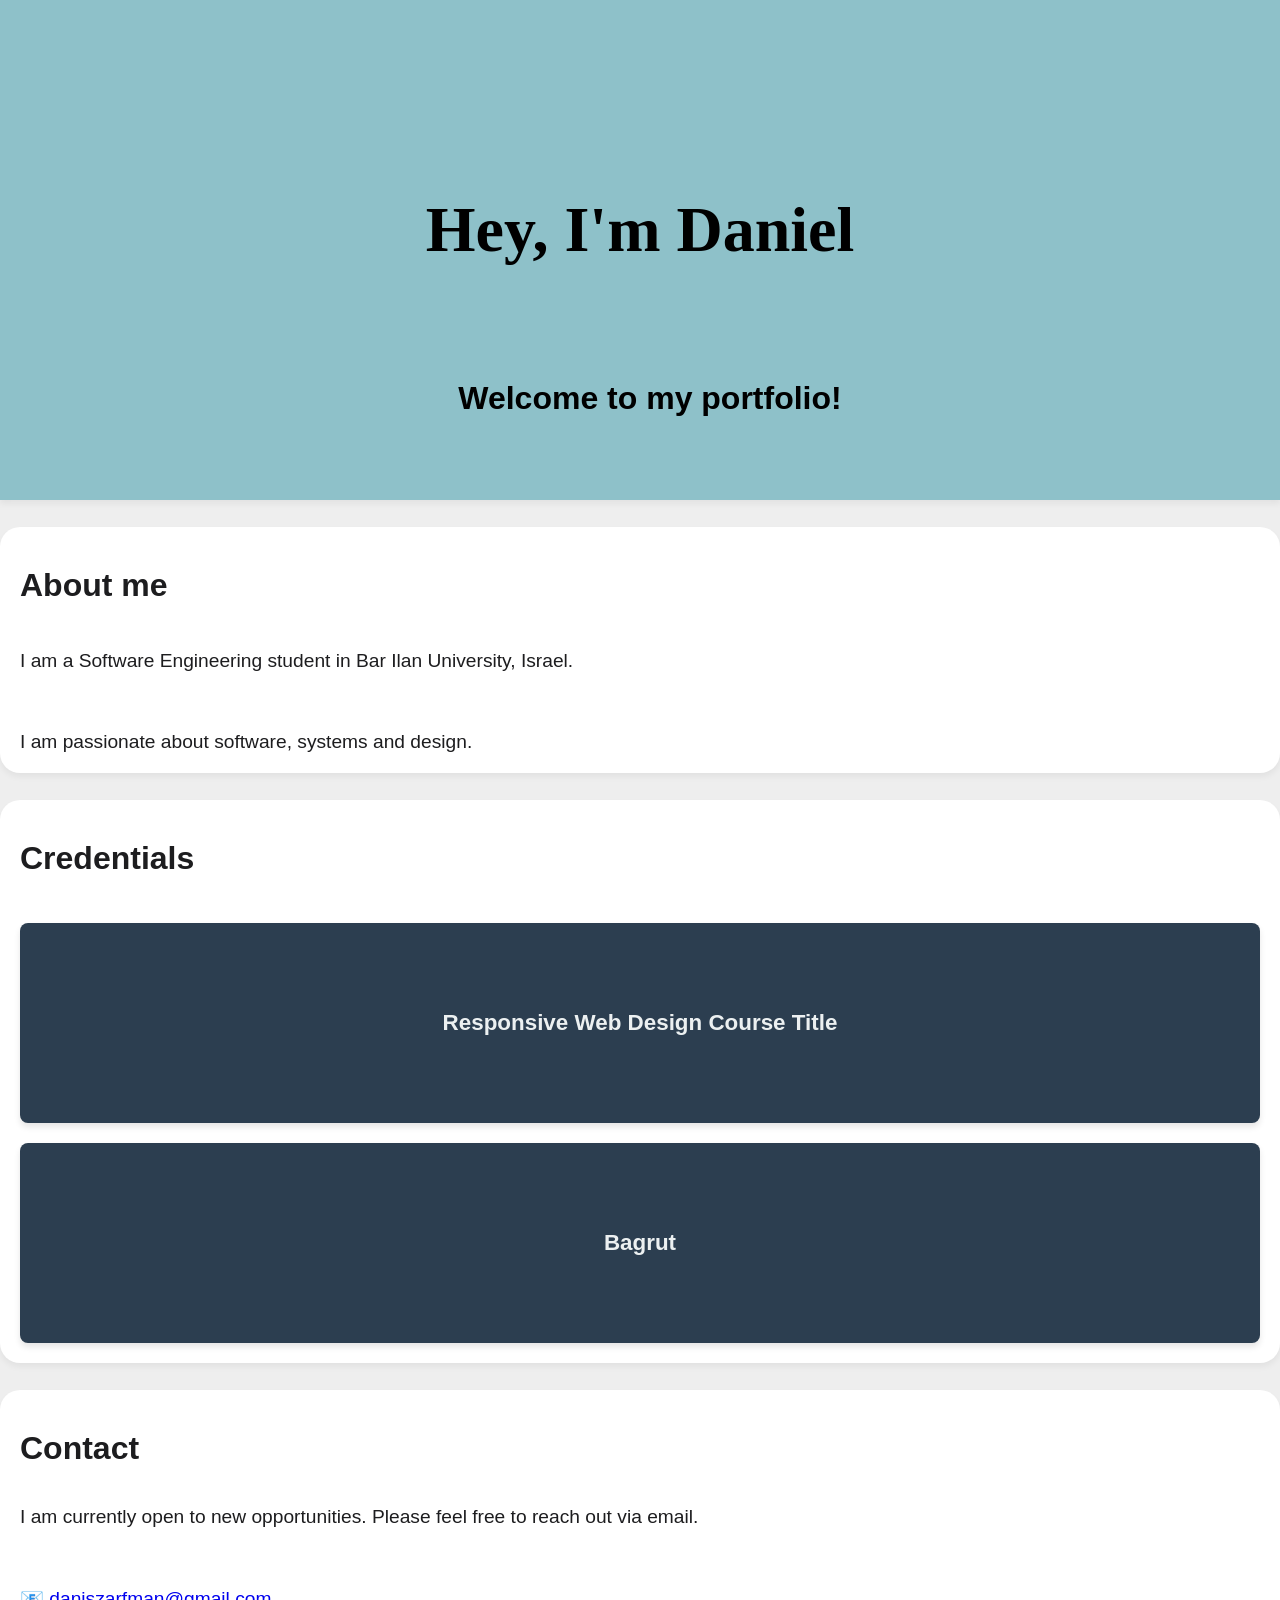
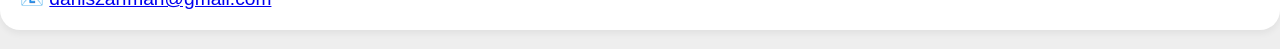
==== index.html @ d983032e "Add files via upload" ====
<!DOCTYPE html>
<html lang="en">
  <head>
    <meta charset="utf-8">
    <meta name="viewport" content="width=device-width, initial-scale=1.0">
    <link rel="stylesheet" href="styles.css">
    <title>Daniel</title>
  </head>

  <body>
    <main>
      <header id="welcome-section">
        <h1 class="title">Hey, I'm Daniel </h1>
        <h2 class="subtitle">Welcome to my portfolio!</h2>
      </header>

      <section id="about">
        <h2>About me</h2>
        <p>I am a Software Engineering student in Bar Ilan University, Israel.</p>
        <p>I am passionate about software, systems and design.</p>
      </section>

      <section id="projects">
        <h2>Credentials</h2>
        <div class="portfolio">
          <a class="project-tile" href="https://www.freecodecamp.org/certification/danielszarfman/responsive-web-design" target="_blank">
            <p>Responsive Web Design Course Title</p>
          </a>

          <a class="project-tile" href="gilyon.pdf" target="_blank">
            <p>Bagrut</p>
          </a>
        </div>
      </section>

      <section id="contact">
        <h2>Contact</h2>
        <p>I am currently open to new opportunities. Please feel free to reach out via email.</p>
        <p>📧 <a href="mailto:daniszarfman@gmail.com"  class="email">daniszarfman@gmail.com</a></p>
      </section>

    </main>


  <body>
</html>
---- styles.css ----
* {
  box-sizing: border-box;
}

body {
  margin: 0;
  padding: 0;

  font-family: Georgia, sans-serif;
  background-color: #eee;
  color: #1d1d1f;
}

header {
  position: relative;
  top: 0;
  margin: 0 auto;
  width: 100%;
  height: 500px;
  padding-top: 150px;

  text-align: center; 
  background-color: #8ec1c9;
  box-shadow: 0 4px 6px rgba(0,0,0,0.05);
  color: black;
}

section {
  width: 100%;
  margin: 0 auto;
  background-color: white;
  border-radius: 20px;
  box-shadow: 0 4px 6px rgba(0,0,0,0.05);
}

.portfolio {
  display: grid;
  grid-template-rows: 1fr 1fr;
  justify-items: center;
  align-items: center;
  padding: 20px;
  gap: 20px;
}

.project-tile {
  width: 100%;
  background-color: #2c3e50;
  border-radius: 8px;
  overflow: hidden;
  transition: transform 0.3s ease, box-shadow 0.3s ease;
  box-shadow: 0 4px 6px rgba(0,0,0,0.1);
  display: flex;
  align-items: center;
  justify-content: center;
  min-height: 200px;
}

.project-tile p {
    color: #ecf0f1;
    font-size: 1.4rem;
    font-weight: bold;
    margin: 0;
    text-align: center;
  }

.project-tile:hover {
        transform: translateY(-5px);
        box-shadow: 0 8px 15px rgba(0,0,0,0.2);
      }

.portfolio a {
  color: #eee;
  text-decoration: none;
}

#contact h2 {
  margin-bottom: 0;
}

hr {
  width: 90%;
  margin-top: 40px;
}

/* Font styling */

h1 {
  display: inline-block;
  
  font-family: Georgia;
  font-weight: bold;
  font-size: 4rem;
  text-align: center;
  white-space: nowrap;
  overflow: hidden;
}

h2 {
  font-size: 2rem;
  padding: 40px 0 0 20px;
  font-weight: bold;
}

p {
  font-size: 1.2rem;
  padding: 20px;
}
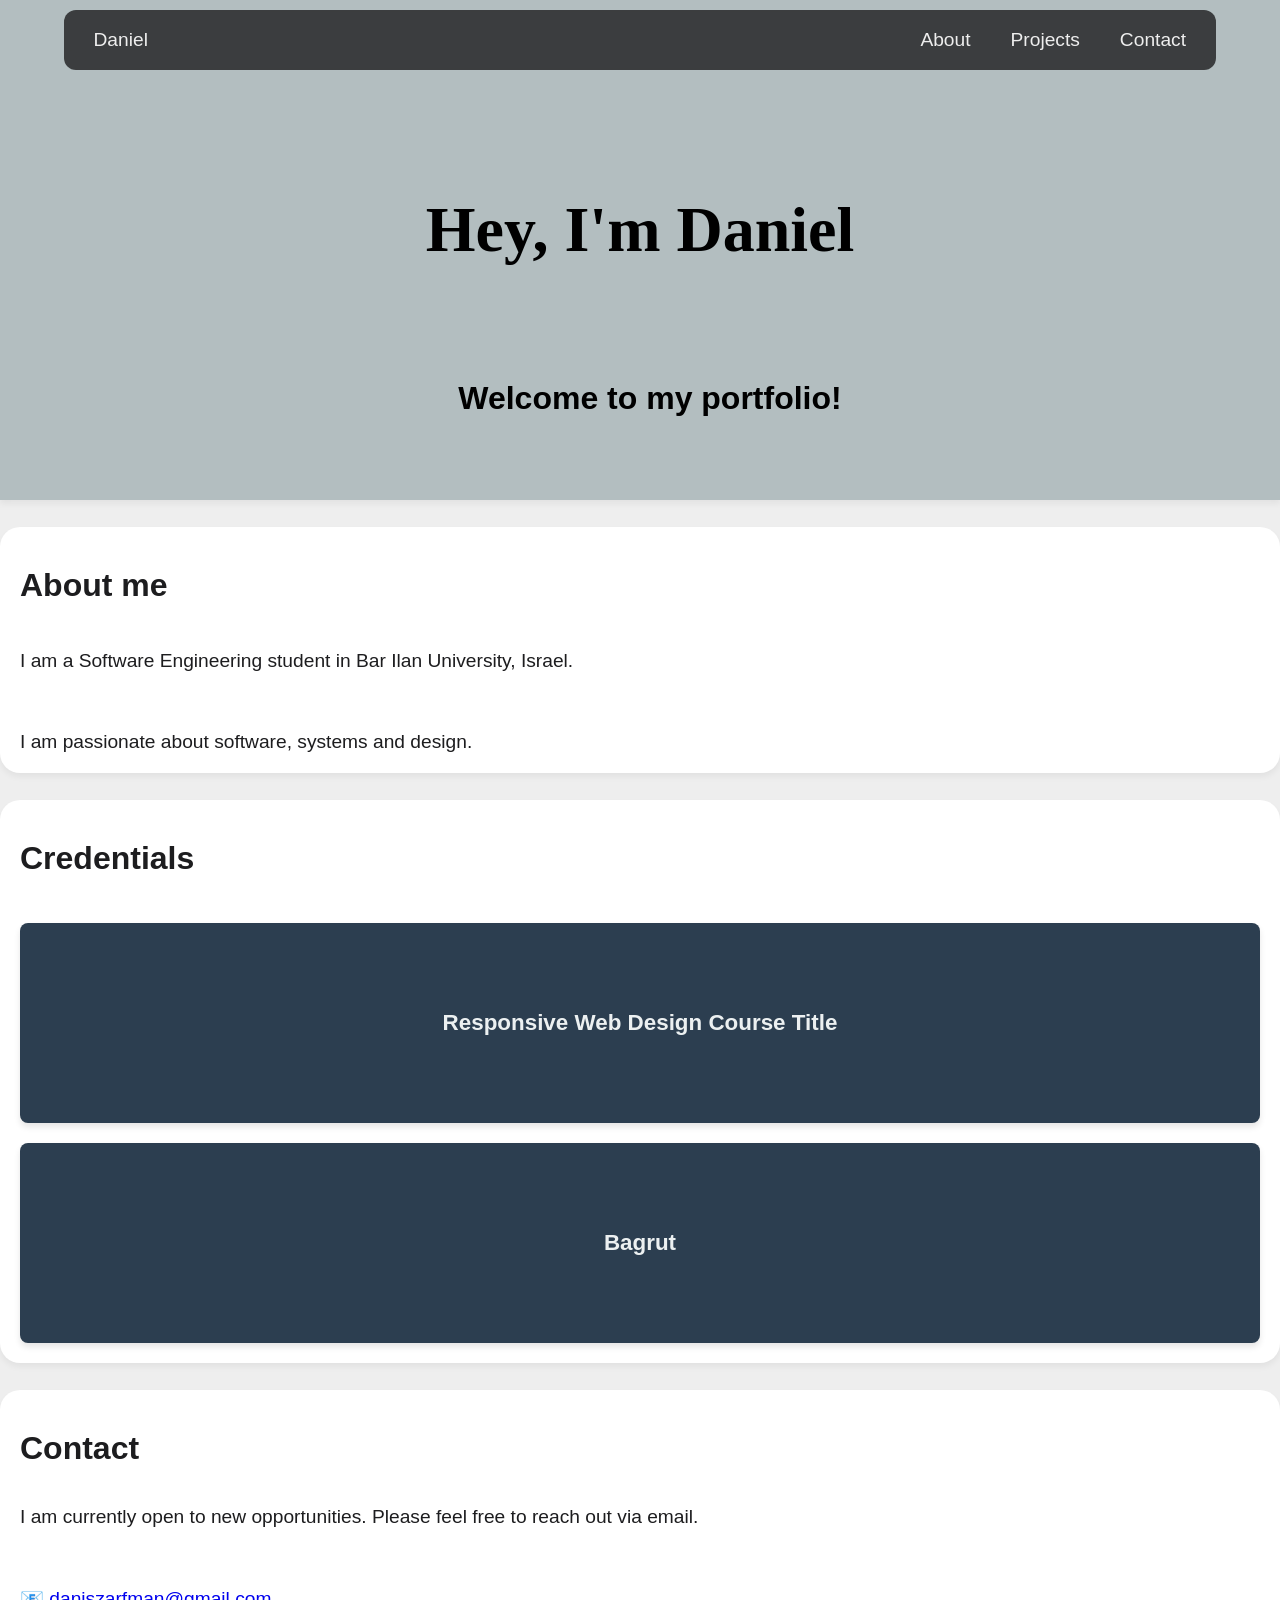
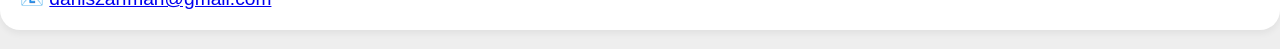
==== commit 67e1074f: "Add files via upload" ====
--- a/index.html
+++ b/index.html
@@ -8,6 +8,19 @@
   </head>
 
   <body>
+    <nav id="navbar">
+      <div>
+        <p class="html-style">Daniel</p>
+      </div>
+      <div>
+        <ul>
+          <li><a href="#about" class="nav-link"><p>About</p></a></li>
+          <li><a href="#projects" class="nav-link"><p>Projects</p></a></li>
+          <li><a href="#contact" class="nav-link"><p>Contact</p></a></li>
+        </ul>
+      </div>
+    </nav>
+
     <main>
       <header id="welcome-section">
         <h1 class="title">Hey, I'm Daniel </h1>
@@ -40,7 +53,5 @@
       </section>
 
     </main>
-
-
   <body>
 </html>
--- a/styles.css
+++ b/styles.css
@@ -20,7 +20,7 @@
   padding-top: 150px;
 
   text-align: center; 
-  background-color: #8ec1c9;
+  background-color: #b3bec0;
   box-shadow: 0 4px 6px rgba(0,0,0,0.05);
   color: black;
 }
@@ -31,6 +31,42 @@
   background-color: white;
   border-radius: 20px;
   box-shadow: 0 4px 6px rgba(0,0,0,0.05);
+}
+
+#navbar {
+  position: fixed;
+  top: 10px;
+  left: 50%;
+  transform: translateX(-50%);  
+  z-index: 999;
+  width: 90%;
+  height: 60px;
+  margin: 0 auto;
+  padding: 10px;
+
+  display: flex;
+  flex-direction: row;
+
+  justify-content: space-between;
+  align-items: center;
+
+  border-radius: 12px;
+  background-color: rgba(29, 29, 31, 0.8);
+  backdrop-filter: blur(10px);
+  color: #eee;
+}
+
+#navbar ul {
+  list-style: none;
+  display: flex;
+}
+
+.nav-link {
+  color: #eee;
+}
+
+.nav-link {
+  text-decoration: none;
 }
 
 .portfolio {
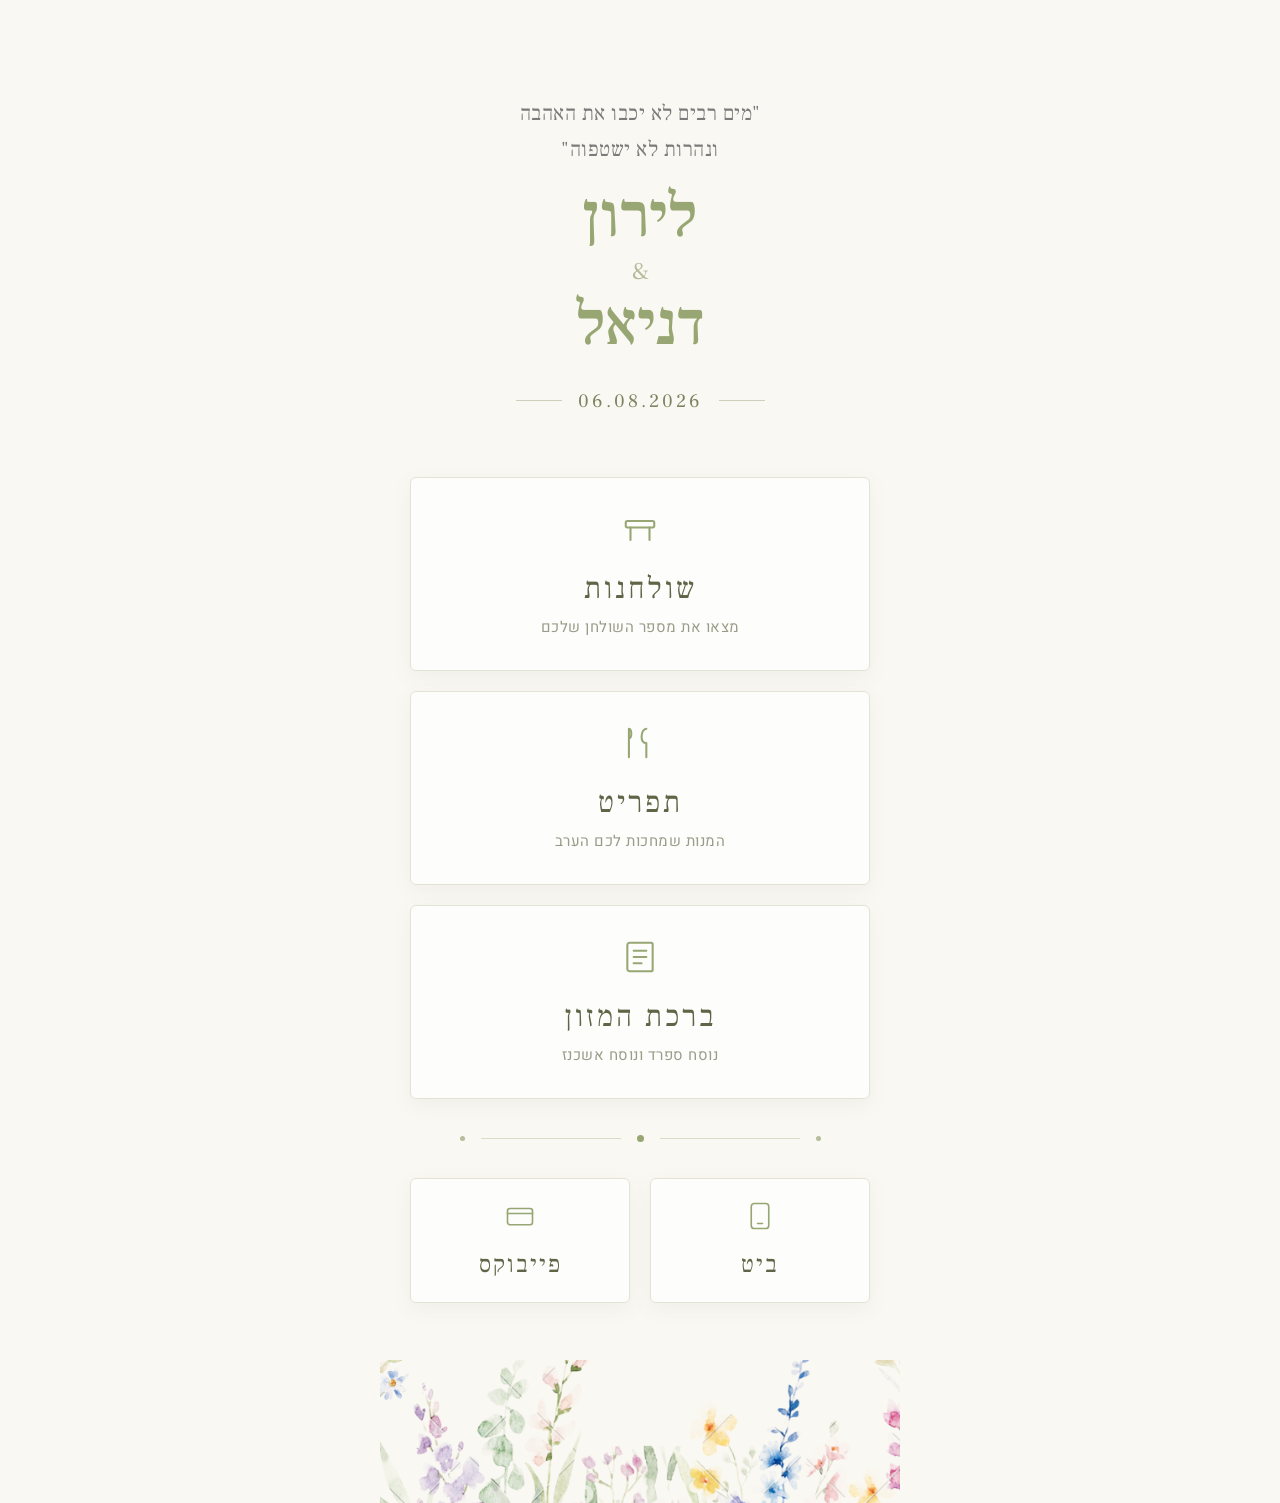
==== commit d0296a3a: "Add files via upload" ====
--- a/index.html
+++ b/index.html
@@ -1,57 +1,179 @@
-<!DOCTYPE html>
-<html lang="en">
-  <head>
-    <meta charset="utf-8">
-    <meta name="viewport" content="width=device-width, initial-scale=1.0">
-    <link rel="stylesheet" href="styles.css">
-    <title>Daniel</title>
-  </head>
-
-  <body>
-    <nav id="navbar">
-      <div>
-        <p class="html-style">Daniel</p>
-      </div>
-      <div>
-        <ul>
-          <li><a href="#about" class="nav-link"><p>About</p></a></li>
-          <li><a href="#projects" class="nav-link"><p>Projects</p></a></li>
-          <li><a href="#contact" class="nav-link"><p>Contact</p></a></li>
-        </ul>
-      </div>
-    </nav>
-
-    <main>
-      <header id="welcome-section">
-        <h1 class="title">Hey, I'm Daniel </h1>
-        <h2 class="subtitle">Welcome to my portfolio!</h2>
-      </header>
-
-      <section id="about">
-        <h2>About me</h2>
-        <p>I am a Software Engineering student in Bar Ilan University, Israel.</p>
-        <p>I am passionate about software, systems and design.</p>
-      </section>
-
-      <section id="projects">
-        <h2>Credentials</h2>
-        <div class="portfolio">
-          <a class="project-tile" href="https://www.freecodecamp.org/certification/danielszarfman/responsive-web-design" target="_blank">
-            <p>Responsive Web Design Course Title</p>
-          </a>
-
-          <a class="project-tile" href="gilyon.pdf" target="_blank">
-            <p>Bagrut</p>
-          </a>
-        </div>
-      </section>
-
-      <section id="contact">
-        <h2>Contact</h2>
-        <p>I am currently open to new opportunities. Please feel free to reach out via email.</p>
-        <p>📧 <a href="mailto:daniszarfman@gmail.com"  class="email">daniszarfman@gmail.com</a></p>
-      </section>
-
-    </main>
-  <body>
+<!DOCTYPE html>
+<html>
+<head>
+  <meta charset="utf-8">
+  <title>לירון &amp; דניאל</title>
+  <style>
+    * { margin: 0; padding: 0; box-sizing: border-box; }
+    body { background: #faf8f2; display: flex; align-items: center; justify-content: center; min-height: 100vh; font-family: -apple-system, BlinkMacSystemFont, sans-serif; }
+    #__bundler_loading { position: fixed; bottom: 20px; right: 20px; font: 13px/1.4 -apple-system, BlinkMacSystemFont, sans-serif; color: #666; background: #fff; padding: 8px 14px; border-radius: 8px; box-shadow: 0 1px 4px rgba(0,0,0,0.12); z-index: 10000; }
+    #__bundler_thumbnail { position: fixed; inset: 0; width: 100%; height: 100%; display: flex; align-items: center; justify-content: center; background: #faf8f2; z-index: 9999; }
+    #__bundler_thumbnail svg { width: 100%; height: 100%; object-fit: contain; }
+    #__bundler_placeholder { color: #999; font-size: 14px; }
+  </style>
+  <noscript>
+    <style>#__bundler_loading { display: none; }</style>
+    <div style="position:fixed;bottom:12px;left:12px;font:13px/1.4 -apple-system,BlinkMacSystemFont,sans-serif;color:#999;background:rgba(255,255,255,0.9);padding:6px 12px;border-radius:6px;box-shadow:0 1px 4px rgba(0,0,0,0.08);z-index:10000;">
+      This page requires JavaScript to display.
+    </div>
+  </noscript>
+</head>
+<body>
+  <div id="__bundler_thumbnail">
+  <svg viewBox="0 0 1200 800" xmlns="http://www.w3.org/2000/svg">
+    <rect width="1200" height="800" fill="#faf8f2"></rect>
+    <text x="600" y="470" text-anchor="middle" font-family="Georgia,serif" font-size="220" fill="#97a673">ל&amp;ד</text>
+  </svg>
+</div>
+  <div id="__bundler_loading">Unpacking...</div>
+
+  <script>
+    
+document.addEventListener('DOMContentLoaded', async function() {
+  const loading = document.getElementById('__bundler_loading');
+  function setStatus(msg) { if (loading) loading.textContent = msg; }
+
+  // Error sink persists across replaceWith since it's on window, not the DOM.
+  window.addEventListener('error', function(e) {
+    var p = document.body || document.documentElement;
+    var d = document.getElementById('__bundler_err') || p.appendChild(document.createElement('div'));
+    d.id = '__bundler_err';
+    d.style.cssText = 'position:fixed;bottom:12px;left:12px;right:12px;font:12px/1.4 ui-monospace,monospace;background:#2a1215;color:#ff8a80;padding:10px 14px;border-radius:8px;border:1px solid #5c2b2e;z-index:99999;white-space:pre-wrap;max-height:40vh;overflow:auto';
+    d.textContent = (d.textContent ? d.textContent + String.fromCharCode(10) : '') +
+      '[bundle] ' + (e.message || e.type) +
+      (e.filename ? ' (' + e.filename.slice(0, 60) + ':' + e.lineno + ')' : '');
+  }, true);
+
+  try {
+    const manifestEl = document.querySelector('script[type="__bundler/manifest"]');
+    const templateEl = document.querySelector('script[type="__bundler/template"]');
+    if (!manifestEl || !templateEl) {
+      setStatus('Error: missing bundle data');
+      console.error('[bundler] Missing script tags — manifestEl:', !!manifestEl, 'templateEl:', !!templateEl);
+      return;
+    }
+
+    const manifest = JSON.parse(manifestEl.textContent);
+    let template = JSON.parse(templateEl.textContent);
+
+    const uuids = Object.keys(manifest);
+    setStatus('Unpacking ' + uuids.length + ' assets...');
+
+    const blobUrls = {};
+    await Promise.all(uuids.map(async (uuid) => {
+      const entry = manifest[uuid];
+      try {
+        const binaryStr = atob(entry.data);
+        const bytes = new Uint8Array(binaryStr.length);
+        for (let i = 0; i < binaryStr.length; i++) bytes[i] = binaryStr.charCodeAt(i);
+
+        let finalBytes = bytes;
+        if (entry.compressed) {
+          if (typeof DecompressionStream !== 'undefined') {
+            const ds = new DecompressionStream('gzip');
+            const writer = ds.writable.getWriter();
+            const reader = ds.readable.getReader();
+            writer.write(bytes);
+            writer.close();
+            const chunks = [];
+            let totalLen = 0;
+            while (true) {
+              const { done, value } = await reader.read();
+              if (done) break;
+              chunks.push(value);
+              totalLen += value.length;
+            }
+            finalBytes = new Uint8Array(totalLen);
+            let offset = 0;
+            for (const chunk of chunks) { finalBytes.set(chunk, offset); offset += chunk.length; }
+          } else {
+            console.warn('DecompressionStream not available, asset ' + uuid + ' may not render');
+          }
+        }
+
+        blobUrls[uuid] = URL.createObjectURL(new Blob([finalBytes], { type: entry.mime }));
+      } catch (err) {
+        console.error('Failed to decode asset ' + uuid + ':', err);
+        blobUrls[uuid] = URL.createObjectURL(new Blob([], { type: entry.mime }));
+      }
+    }));
+
+    const extResEl = document.querySelector('script[type="__bundler/ext_resources"]');
+    const extResources = extResEl ? JSON.parse(extResEl.textContent) : [];
+    const resourceMap = {};
+    for (const entry of extResources) {
+      if (blobUrls[entry.uuid]) resourceMap[entry.id] = blobUrls[entry.uuid];
+    }
+
+    setStatus('Rendering...');
+    for (const uuid of uuids) template = template.split(uuid).join(blobUrls[uuid]);
+
+    // Strip integrity + crossorigin — blob URLs from a file:// document inherit
+    // a null origin, so crossorigin forces a CORS fetch that SRI then rejects.
+    // The manifest bytes are ours; SRI protects against CDN compromise, not this.
+    template = template.replace(/\s+integrity="[^"]*"/gi, '').replace(/\s+crossorigin="[^"]*"/gi, '');
+
+    const resourceScript = '<script>window.__resources = ' +
+      JSON.stringify(resourceMap).split('</' + 'script>').join('<\\/' + 'script>') +
+      ';</' + 'script>';
+    // Inject after <head> so the DOCTYPE stays first; prepending the script
+    // would push the parser into quirks mode. DOMParser always emits a <head>
+    // (synthesizing one if the source HTML omitted it) but may carry
+    // attributes through, so match the full opening tag. slice() rather than
+    // replace() keeps us clear of $-pattern substitution in resourceScript.
+    const headOpen = template.match(/<head[^>]*>/i);
+    if (headOpen) {
+      const i = headOpen.index + headOpen[0].length;
+      template = template.slice(0, i) + resourceScript + template.slice(i);
+    }
+
+    // Parse the template and swap the root element. Scripts inserted via
+    // DOMParser/replaceWith are inert per spec — re-create each with
+    // createElement so they execute, awaiting onload for src scripts to
+    // preserve ordering (React before ReactDOM before Babel before text/babel).
+    const doc = new DOMParser().parseFromString(template, 'text/html');
+    document.documentElement.replaceWith(doc.documentElement);
+    const dead = Array.from(document.scripts);
+    for (const old of dead) {
+      const s = document.createElement('script');
+      for (const a of old.attributes) s.setAttribute(a.name, a.value);
+      s.textContent = old.textContent;
+      // text/babel scripts with a src: fetch and inline. transformScriptTags
+      // does XHR against the src, but blob:null/ from a file:// origin is
+      // silently dropped. Inlining makes it a plain inline babel script,
+      // which transformScriptTags handles unconditionally.
+      if ((s.type === 'text/babel' || s.type === 'text/jsx') && s.src) {
+        const r = await fetch(s.src);
+        s.textContent = await r.text();
+        s.removeAttribute('src');
+      }
+      const p = s.src ? new Promise(function(r) { s.onload = s.onerror = r; }) : null;
+      old.replaceWith(s);
+      if (p) await p;
+    }
+    // Babel standalone auto-transforms type=text/babel on DOMContentLoaded,
+    // which fired before we swapped the document. Trigger manually if present.
+    if (window.Babel && typeof window.Babel.transformScriptTags === 'function') {
+      window.Babel.transformScriptTags();
+    }
+  } catch (err) {
+    setStatus('Error unpacking: ' + err.message);
+    console.error('Bundle unpack error:', err);
+  }
+});
+
+  </script>
+
+  <script type="__bundler/manifest">
+{"f20b052f-8f2f-4386-b1fe-51f7df3b1997":{"mime":"image/png","compressed":false,"data":"iVBORw0KGgoAAAANSUhEUgAABNgAAAFUCAYAAAD2/IF4AAAQAElEQVR4Aez9B5QkR37fiYfNyMzKcl3V1dVuuqenx8EtPLDY5ZJruKIRRfkTn57u6Yyentzd0xmdTif9deLpeEdRIilRFEVKoihRFHWSSFHiklyu4XIdFgs7GIyfnp7uaVddpstlZWZkuH9kY2cJ7mKBARZmAGR2RqeLDPPJrMjf7xuRVQi8AdO5q7/9A19+/qd++nee+cmf/vRTf+9nfvPL/9fPf/Lxv/Nvf/fZH/tXn3ri//7F3/7KD//i48/9kx/76gv//O9+9vH/+2eeeO6f/MhXz/7sj5659It/6ym7/J0n/q9/9eUn//5PP3XmZ370y0/++E9m4YtP/P2ffOaFf/Z3z1z4Vz/8zAv/4m+fvfBv/9qlK7/6Pzz1/M/+3c9+6Uf+0eNP/sxf/9JT/+AfffHJH/25T33+r33is1/8K8//+if/4qcvXf31P93vry+9AdXKk8gJ5ATeQwQ6nc7c9e1z9z574Ysfe/bqF77z+etPPHruxpMPnbn2xAefOff4H/jqC1/8g9ny4tqTj11ce+6x85ef+Y7L62cevrpx5r4r28/du7b5zAMXrj/x6IXrzzx67trTH3z+0lc/srl39Y73EMLbrqrjcavxid/9p3/l//1nf/Lf/58/9ZEv/O8//l2/+3/8wz/06f/wyR//G0+e+cQfffKZf/3nnjnzC3/13OX/+Jf39s49NBqNaq+nEuPxuDFev/Kh7U/+57917ef/yb+/9BM/8oXr/+rn/u3Of/p3/2j/N3/1x9q//es/0vnkJ364/ZlP/o39z3zqr+1/6jf/Vuczn/xbw89/9m+Pnvj8/zz86hf+au9Lv/tX9z/1iR/e+7Vf/pn9X/03v7j/n/7Nv+184j/8XOc3/sPPtH7tl3/u4PFP//XhpWf+dLh5/qOjnbXHshC1rj8y6Wzcz3t7dyajzonXU/b8nJxATiAnkBPICeQEbj8C1iapb221V/eu95d3dnqL7XbY3Nrqzl9a3zn5U//xuR//S//gd5/+Kz/5pWf/5j975nf//r87/59+9Jcu/Ob/82/Of/r/+Vdnf/Pv/suzv/1//fzzn/7rP/PMs//LTz39wv/vnz37u//wl174+V/6tct/41NfvPZDT5/b/eDtV+O8RO82AmHYbnY6F0/cWP/yxzeu/M4fvX7xN/78xrn/74fXnv/FH7t29t/+6IVn/vlPPv343/+ZJ770f//ic1/5hz/9wpP/9Mee/8pP/fTZJ//ZDz/9+E//8Jmv/syPv/D0P/+RS8/+3M+ce+Znf/zpr/yDf372qZ/58TNP/uwPP/6lf/BjTz7+Uz/85BM//cNPPv4TP/aVL//Ej37l8b//41/+4t//0S/+7t/70Sd+9yd+5JnH/+GPP//kT//kxWf+6c/dOPOzv9I683O/vfXUz/2nT/6rv/bzl7/4k78yXv/Nf9S/8Mu/0j77L3/74IVf+k8H53/xE/tnfuE/jS7/0m/21z/1w6/lelzb+J0/urX1+T+6fuPLH/+2BbZLa5/7nv7o0kcJKu1Q7IWeE4QEYe04TCgtKZeTcpyGVQWimlJhDRLMAFA+xVRpJTwex9SnU21KgyEXkYco4wQX+gghYLRikseEYhZTh6rhuFONw5Ay7EoDwxM+A3WMZU2kCXXdu37pkfv/p79w6vgP/FK1urL5WoDkcXMCOYH3NoHsATCYtGfG8ahskNYIQYUxUlA7kkCcUkYSDIyBUCNtjxistW2YuNaGCKMYUhpjG9+jLIFKISAS+mJ8iKyB9LpEm/[base64]/DuIpDZgll4jbUyL43vulpqLdlePz3a7serB5FYcgiWTmYDGEi11lgpjbk0vjTaU8Awa2dorVRmcIQFh/SmK871Y3OlZx68a+5LL007X88JvBkEgqDRmp4+feXIygc+tXziI7969PT3/6xfXn2cEkSt3ySYNdApUA0HgLIDxRyDOHCpB7QaLwA1WgU6nKaGL1KDtQMoYtSLgBEBgJo5DqKIAA9DogBCQlkbX9pbHSDJFEyDBHDcHfYAlzLSAA1jhVsRwFuEIXrPXcfm+wdjvttqSeBWz2Pk9g0QAcQkQjZtzgVQk/17w/72veAWp4I7swOw9iiE6HULbJlDurb2+GOd8aUPEuKHWd6B50dAA+C5BQ4RFcBApZUknj1unQKcisQnkHBECIjFJAjjgyrEhlhmVo2LA0wcybAfpmLUoJQJK8RRYwnaxoH0B+2y1nG5WCkw5oGS0sLd2r02PRqateUjf/jv3bH6A/9fo7G6lpUjDzmBnEBO4FYJWIOn3o94kau4oJU+bBO1NlgKzaRJmNGGIISUbZNiArFQSCGTAmrj2P1QOgjYturF3IwhGjl2mxJhj9s0JIIQ4heP5v/fBgIWP8jUT0GZfXxjRIVK8G7n2omt1pXTUgnXdct9z2+uE+JGr1a+SefGXPbs+8Z4aWvvnnR/+xEDJEUOkYQibJ9tFCLNjJRIam0fjRoIKYExKTJWjAUE2H0ASCmpEJKqLI5GUgGYaGjvOqmY4bZjSkRVrVLfMDZCBb9rjLbCr6FAKiRvFoRzADnP77ObPN6KZZ5HTiAnkBPICeQEXoVA9nbElSu7p6/dGC2urx8cOXdu+94XLm3d8/yF1l3ru/[base64]/GIhQTkSoTxlKGiBIxd2RejEe94Mb1y9OIFXehW7luZSwNaaGnANv2fAbM8MoPgFuccLG4lcYxyFxGdIvngGF7a3WwcfX+gytf/aH22S/82eH21UdaB899FGOildGaMeJqJWi2bZBV0ZVgBkgmQepTx+UOciNMEJVa+FE8LKXJqIoJE7EcNsfh/nwU9Ro2GWSgPUcpMZlEIOKpkDpbjKpCDpYkGC1s3Dh7OuXelZJ/53/80CP/65/7no/8zf/tzpMf+Wy1Ord5q3XJ4+UEcgI5gZsEoqhf4nG/JEVChRXWtNZIK6t0WNHDcOkZAyiUEBJIBEJQIXvMGEGEERQQYyesb6aVLZF2JMqaOqhtG6sw55xm+9/[base64]/eH8tWudE6PRqP5y5R2mKRtGxjsYiVprIOY6/fGR7d7kzq12cr9U0PcdMoLW0Ei1csdcVhIufaGAr2xvL8UgLLh4Z77hnllZDB6/Y6X6pdXVytMLC6VcXHs52Pm+N5VA2G43d3Yunbz83C//jXHryT9rtLD3alhKtYkgdoeEVLaAARojogihglGmXVaImFNtYWzFMwCY1Y0k0ryBgHGzwop0VEuSyDdQYy2jss/KQ0poInjMgBSeFdisaS2EBmk5kTFOeAwUon1F3F0O6K7BzrBWKzR5MmzcuLGJsDd10RSaX9Ju+aLEtB1y05L84EQc9w9t/izPVwrThSO7SkmaqrhmDfqXjzrcelFQm9y49lD3/FM/iJNwRUhe1gryiZL9tYOLTeo5zKFe5FoARpMQIsYhRShKDqYjMapdb11dBipYc+nMRSMrZ/a70c7VzXNzB8PWvDIabO5eWl7fvjq/uXu91Gp3dJSEdHPnymIUjWlveH1VpjGLks4yME6vMXX/f64Ej/7zDz38f/z3H3jkL/y9e+/+wV+tVo9uvHzp873vAAJ5EXMCbzsBa9TUIhEHYRyVJMjGA0mgoD5sF6FdE0q6PE19IbgvjTwUymzrrxWAUApF0xRQrQFNlMapXSqlcFYpbLDOlgoZAiE/TC/bzsNbTsDwVPlxIouplMCqoQBqiFWqPK0w9VjzctGb3gyCRuvVShaGUT3m+0eVCktWOT28F0Bn79T43LN/mvd7c9YS6JDq7BmnMnUdUSoNhMIAwiFxOMRYAISsToYBJRgQSjXEVACKJMJEIyugQWCotmogABpYMQ5Inf3XGHssdqYquyQotBBlIYBAZGU1BGuisQKAAiFtTzW0GWQH8pATyAnkBHICOYGcwNtKIPvOtLWdydFBGM0BBBj1HFUossT3Cfc8J/IcV4yHorbRGixfuzE4eqPTmfvGAqdD7e/tjxfb3XCu0xkvXt8ZndzZj07v98WdqQIVaw8ALgWd8DQYJ6IeSRFIqKnv48H8tH/xzqXi5+47Xfvkg6cbn757debxZrHYBvmUE3gLCWxsPH3/1Uuf/sH91u/+2fTgqb/g0fgkdostSIMtGceBTuOaQX5Ha40QC9qQFFpGxA0DidCGxFryQMu4aowoA2vxOqzcze57YNKAYoIJISAL9nwgVIrteRwRJzJQUASoghBSDBFyqAOYV4iSNAKJkFFs9JAbMFIIRLOLR6JECn314jNHGau2DXIGAFMutNMijMWiffaHwC1OkLBQiv4SyuKHVlUMr2/f279w5UP9c5c+3Dtz5uNidLBkrKCWpnGQKtMfc70DUjQcxsnwev/5k8YZ3eMQN0rTsASUogYalGpJO/s3ao6Yemo6WfnEdy39d//rdz/41/63x+79b/7fxx74Mz/7x7/7//xfv+vR//FvQDT7eJTS1nBktnod3J2vfeA3jjQ/8FkoGucIkoGG0ZLvN1ql8tLa6sL3/uyjD/75//f0ie/91btPf/xTtdr8VlbmPOQEcgI5gW+HwHjcagyT4VRk2zAuI0caRbWWOEtTY6QNwMY22EhrgYUSTFoRQwEItdJI2kgG2UNKW2HNEKMJUXada0ClbcgVtE22yuIqnCJ0mKY9JZ/fYgLZd6o5hAmoHRLFQk/iVKdSMakAQ9DXgd8cUFp5VXGt319f4pNeU4hJXUruax4Hw/bWatzaW4221x8VcVQ1lIa4UGwBx+0iK6hBiCVEhGPH4XZbQ6QxIQhk4hqiJEJWXIPAdqZhG+wtgghEEBtqebDvGgAAEABJREFU7H1oIJKYII7dQpeWi21aqexA5oYGQWEA1kAjRZAjbGxtb1JFCT4U3UA+5QRyAjmBnEBOICfwbRD49k/NOm8nEx4Mh1E1imRAkaMdhDWzAdmAMcIIEmtEGspjUDroy2Z/N21motxLc++HfKrTj5YGkZpPuCkBbZTtgRPI2gIln3bmaoXLpxeKXzg5G3x+eabwzPEjpcfvPFL87PuOVX/jzpXSZ1cXy1958OTcl5aalfWXppuv5wTeCgJXL/zaX/[base64]/ALD8585wunlh66fPyeD30+c3DAS6aTRx5+6qMP/YV//PDJH/qZv/Cn/slf+t//wr/+we/76F/8ye/84H/9Lz76XX/uZ+amP/KLq0t/5Mcevvu/+7snln7gl5aWHnjmJafnqzmBnEBO4A0hEMrYH0/atSSd+NIooqSgyqaMDdLU9pwQSgSAQGptd2iNpJEkE9kSo6gBxkAMlUIKCSNoFlLb1ZIJa8oKbfYcchhfIYSFJDbZfH6bCBS92jCgU/F4qJuDYTwXc9uJYzB0qB+X/EavWGy2X6loYdhuRsPhfMoHc8Y+2AFQXiq4H7e3T086OyfjsD9tH9UYQiiUBtb4hVpqwBEhglCqqcsSQhEwSjNCCcCea/czATFJECLCWBsbUACwFd8QhghAK6NhJIBX6MGp6nVUqqyjQrFl1TkrFBobM4uLta2CMDbeobjmONauwPyV6pEfywnkBN4lBPJq5ARyArc1Ac45m6SaJVpSAyGiDuS2TzYzMW3/GGEGYSYI9JnvKtcjgnPFdjrjlRcud+7f2urOZ5Vrt8PmaJzWDkK5OElUDSCIq0WnNVf0rsyU6PnFunvmjqXS5777obl/8gcenP9HH7mv8TN/4IHZf/zdDy/+xB/5juV/8IF75v/zieX6xSytPOQE3g4Cs0ce+1VNa18NCtW+NW8xAIgLhWIFSAiseGXtZG6sUR3HB6VJEmmRRr5BigJSaGtMh8gttKFTXEdu/RKifp/6pQ4mQY86pRZDKIAAMaNC+3kxzMV+JNI4CEfdBiN+XCnO7jiOqwlCxCgRaK2pEMO69dew/[base64]/[base64]/5XTh0pf/7kkcpXG2W3nwlpc/XS5WYJb8/X/K3svDzkBN5uAkHQaDXn3//rlcodv1uqLZ+nTjDCxOFCgdjez0KIFBlAQ2VwyPm4msgISQMja+T2FCD9VAJ7DMQAkxdtdej1AbLrNNjBlAjGPM4w9nygFgmm2EGIAshLPB3XpNTAcaa2jNGYORQgBKjrVPoUslBqae1zl1MSDMfjA/vZHFSUsSY0xHpmKphr1Mry2vrG0YSbXrGxfGkUmbV0vPNgHL/[base64]/dsN+bTtu9JZDwMisU+8TxQ4MQV2nCpODMQEWRvSEQQVb7khRBexQRibK3hqFVw4CyHXkAEGsg2K40fVgGZTDUikJ7LnZZhDyvT1xvZDCLEXASQ3BCEBIGQWF0FrA09nyjpVACJ1q71jo4TCn/lxPICeQEcgI5gZzA20AgG3k2mIhSkiiPQMARhiJJhRXXTBClykukZBMrqsVx6o2jJBglopxK7SsbUmHK3V40v9fhc6M4LllLwS1Ye4ARFGaGQsRV1SEoPjrnP7M6W3n6+FLt/[base64]/+xtGjx56u1+s7r1QqjDkzxvgGCl+ZlCXJ2AvbW6cmN9Yf0oPuPVCLEvYLI6lTLJMoMEYzijFjhHgQaaozYQ1DBGxAVBNgtw/zg1AjjGwnHRaGYGXjYSW5p4T0EUAUExZhz+0jx0kQwdwgKDHA2qavibFLe67N5+uCmmKM3zSyD9PP/+UEcgI5gZxATiAn8JYSWN/[base64]/6wCGg4rEgzvwwQAo9SGjCvEq76E73IEaIEDdU6biikAbUKbeoF/TiVA25TLDWGkhAe6WKX61WELm+cfnYeBJJ6DaejZN+41auUK2yuI2YSxk0hAICQJz0FmUaeUhr3yjpUUTYcNRqbg2/8pFm40gPaAC4iILdg7VTYW/fOz59T8+jFMXjXhOpaN6vzF5unHr/v7+VzPM4OYGcQE7grSbAOWexShwrZljhLLU9KFZKQ1AZhDSyCojBL45Ky5bGQK2t0JYJbgRaMQQSu4WkbXvtAYOzsmvbFGNtNDbYto4AaKuAYIwUw96k7BT7rlseZPHy8PYRCMN2k1LjzcxMm5Wjx/[base64]/igRMLNkwTKqjKK3GifC0NrYjFwAIrQdtlQStDOMpKMXSVIRGVaVwNVKgMeKiOUpELRaiHMW8PAzT2iBMmoMwraapYdagsGaA7b01ilPmRNUqGoF8ygm8QwnMz7/v2SMrH/[base64]//lWl4pKwn3WIAUYuQGyq8ew79Frnxc4J5ATeAwQkkU4iwoK0/[base64]/bCoJGy95jPZBPOYGcwCGB/F9OICeQE3jbCDAAXIIiLjTjQvhQaYUwEBRBYX1rJQxgiTbVWOH5SKGjErImgE5JWSEuToUXxmkQclUKY1Xv9qK5/jhpTlJRTrUOFAKUOlj4DGWdarltCfLpnUwgs1+Xlx9+/Njp7/3lo7MP/8b80vs/hWn9/CSORRiNGU9jMOoPdX94gO39L1LJKaWFkUROrxN20WCyXxpGYxAliRYpV0KDyFg/DlG379CgTSkBjHmJ9d0QgTRGiCaMMEmIwzH2Y0KLfWk/ngDQYZImhLjBEBgaTuLk8O0QA7FUSoFCqSSmp6eSGzt7pd2da3NmPH7VUWzV6pFNK6QppqViSRJWsVUJKSttZYa/SibNi5tfXVVkeGe5NL9lXUh3v3d9qQIb6/[base64]/fu7K9ZNrN3YXuOud82bnz2Mv6AAFtAgnQX84FBt7u6MzV8/Kc2svoPUba3Q4sbcAtHcQIgJilACIJIBYA2gQBJpqY5CC1vxO4rJOUw+57ojWautsbvYiLhT6BjLuuH5ESaEP3FILlQo9GLhdBt1+oZB/x+mrXb/8eE4gJ5ATyAnkBN5KAgXiDhZnC1eYiyOlDLWdcBhpoLMyqOwfMFgZQ1MrmI2kao6Enos1aCBErA7gaExwZlYwAYyXjXonBAFIIJEIVlKAGpHStVTp4DCp/F9O4F1CoDB9ZHdx8cGv3nffD/3C+9733/7zhYWHPktZbYO6DCFqvJhPgslkQieTse2Y1lopqSc8xGF0UIpEiDjIRq+5fWHMSAPEJSIjjchQSO46uBBqrVkqwgAhN3HZVM/6A0AZbT+XilKbg9aKjkbtgGsOFII84jGy5r0V7AQWSgDXd8HqyrHtVnviPH/ldz44Gu3WXwl9Jh4iz6u0QaoQlmmgpaTJZDgPEaCtsC0j3F+slpeuUOpH4aRfWQiOXjm9+ECLYJuvAzV2Cv2DdqsKUGndCebPg5dMYWiavcgs9vvx0kt2v+7VXi9azMLrTiA/MSeQE7gFAu/uKJM09uJkUuQi9pRMqbQiG8RQEYoFtr0ahBorhkDbICKNgZXOkBVAENJGvfhKaNYOAyuKIIiQMYJgAwiyxygQgBijPYJlocDC6en3jgBirJAWttvN/u7uUhZ4FJUdG2gyrGgZVU0YNpJoUB20WiuZ8PZW32Fax4zzyD7fUkoIC6uFmfatjPoajVR1t7V98tqNSw+sb12/99qNzfs3WvunJoT5pj7zeOR55wZK7nZHo/DG3m54YePKzNmrZz74wrWz91y6fq7YH3ZpqiVAGGpEKDcIiWwdIATsPWRXDTZaUi25Z/VcjMuVLdpoXHFn517AhVLL9rwNMfP7yC/3oEv6brmxlglrsFTKR6yBfMoJ5ARyAjmBnMDtRSD7XrTp+Uprqux1HIYjoyFKtaEqK6YyWGUr1gbQADGlIIuVqtrjAcUUUUoAggQYSHylAbMbGDl2H8HYGhGBALgiIfIBzhLLQ07g3UnA2ufdI0cefuree//4v3/f+/7MLxw98vFfWTny/[base64]/1pb/[base64]/nEtWf/8LOXnvgT13cuPrJhw+XrL3xsr7dD4jQCCmplABIIYE4gVQQRQKyBDY1mSInAHtXa81qk3nyKTs0/A9ypNejWrlOvvMtqs+e9anUz6w17K5nleeUEcgI5gZxATiAn8NoJNIvF9nKzfH2+WdrCDgbaAKaUAtkfABoQoLnrgF7ZIy2XoCGCQEAEBQZQMHL4Xb8IYUIJsbYCQQDYgBDUhELuOSiyS/HaS/UuOCOvwnuOgBXbevPzpy5ngtvKykNPnjr1sc9lwtt97/sj/+qR9//5n3j00f/+n3zoA3/l733Xh/7STzx83x/+1aWFD3+iWD76tOvPn2Fe/Qpx6muOU93GTqnvefNrnOsY6tR1XFciZCgyTiwlVJoQ4fuV0H5IKVDx4QhRq19JY4ymtNgnxOUaag4wihcXF7a1FfAuX37+O17pgqCNq1dnMWZRGk2qKgXggA/F5b2nVqfqMzGESMXxxHMkAosNK64BxXi0fS/EgMg09iWXoFxdWgumT3zlZiYlCHuRFdWESK0Yj5jAiLbDsHnz+GtZ9iKzyBGgnHOsXaMYYwrZbZBPOYGcQE7gdRAQ9hytJZJSYa00BQbSbHSasrKaBBAagzV1rMCGrNBmg8McRaCbAprtgwpALBCmVijBwiCkreVjd1Hl0SApe0FUry/e0nd72WK8Y+dsFFq8u7tE0rSkBoOqtksxjAIQRYFKU2oDkyZ1hZQYIJUFBO0zSnFNcZIwGEN0s/LZa6SdTmfu5vYbvczKmsTDmhSTMgHuiCLv8LvRwKtMYdhv3thauydMDgLoiMgPaNf10AiABOx0bqxe3Dr3wMX9C/deHV66bz3deGBftJbGac+XyYglYb94MGgvtDt7pU6nTfkkwTJVWCQaRBMuklGso4NBSUwSZgzhuFq/SGYWH0czC8+6tSlrDBTabqWyDoMg//[base64]/b/lbXQbU3+vOt9bWlhy/0L+6/dWjF3e+cmLx6MmOF1T7qUyoo5GolxsS40xQZ5EBkzmEkoYGaRBN+lXMKuu+X9u6mUEmptm4lLGycgzQmSgGYQGNXuPIs/HYNBBPbAc/Z1bdt0vsgiQBVuJnrzWtm2XLlzmBnMB7mwC2rSnGVBCU/cqjA7SmCAjlSZH6gideRodSCohtciFUyEbXCCNFrdhGIZWYYkEZTSAjCcUkscaQNYgYrxSm+tXq3GZ2/rs5ZMIaGI1qfDKp2Y6Psk51wK1oJrVGWW8rgBBJzrGIpRXRrJyJsSIYa0CoxSIBt/+1UjITvrLQ67Xmx+ODBbv7TZmFGPtJ3G2maVRifilkQemWftV1GPaa17ev3zfho4B5aOgxJ/QYCxE2YmPrzH1Pn/kvf+T8hd/4AzfaTx4fmOsIV1JQqXnDKcfdLBh8gJRSvfbe8s7WRhB2Bp4YTRgPIzAajnW31ab9G9vz0XDsI+b13MXVz03d8/AvBY2FM9CrbubC2ptyK+SJApAzyAnkBHICOYG3gECpVOqtLjbWmlX3us9IyFPFlDIYGi2Q0pICPSoy1Kq6eLtA4BYFKhvJxq3/LIABWioJpBRYpIJoDaiStn9XK4kwtAGrt6AKeRY5gbeMQDtsNzOf4M3KsFSaOxTkss9lNhJuYfbez2vh7VPXCwlxI89xuUGEU+qPoNW9FEgZww6wPh4wAmnOFdAQC8dxtTGGSaMVQulMFLWnvlWZ0fJUs761vjG9297GA3xQbcwt8EppcTNOYkaFRlW/7BOMPGWSsjYSO+6RL1GvvkmQF1Ji3czS7JmbiWeiWDY6gSotNIs1ISwiEmTvtAKMAQO3OGUCWqx5aTIRzDpxIE0B0hIygSDVUaxLJdi7xaTyaDmBnMA7jIBtZOu7/d2lrfa142utC3dd3Thz37n1px5+Ye3Jx87deO6hrfbW8Wzk0+upluNQQZ2sEcUpo3aJKTeECYMz6c1ga/sQIcRh0tgKa9mKVhprpVD2Zw0jK8hJ6iBHeU4wqVaq7WplrlV9l4trZjSqJa3WikqSsuG8jKR0ZZpSKQ6bd0AQ0gRjnYmT1HFsb4yhQkqU8QOAAoyggKwwLDhOBBFC/Z2d5fPPPPkHt9bWHxp2enP2mtcAeDH2G/k/BVEJYEf4bqlXcOstB5aGt5K+vQecyWRYiyfRVDxOG+GQzyZRWkVGoaAEW9U6WXcrbIcEbhd5ztB4eKgKmKoiosaDCBKgR2l/bqNzdfWJC1+ufuHpz05/8clPnfjyM7/94Jdf+NzdX77yJLva22lz5mwIDG9J9LuVcudxcgI5gZxATiAnkBO4PQhMT7v95dmptVOr08/WprwdRBGHwCTQ2KBl6GLYmnLJ5kzVOd8o4/P1Il6rlvBuUCB9B+MEE8QRVNwYpbRV2oCy2tqLJurtUcG8FDmBN4BAOBTl7nhc32q3V60/8Io/IPAGZAemp09fueOOj32mVrn7S4XCkUsYl0cUIep5gRXZin1CvL6CkDtOITJYUQDSwPqEGgCNCPQ4hNp3HMa1HjfH49bL/qooKhq6qHRYeHrtEz+4snL/xUp54XoUjYmaJLyI3YAAHTCnsmusmidVVFIYCpUqoSW3mfmjQuH3vszbGKBSBHFWeW2M4iimaRozkiY0SWI8MuaWvj+tMxrXxuMUIRdixhjACFLqGNuq2JQ9z/7L55zA20Agz/JNJ7DT21k8CFvTB+PtxtZwZ+5G58bSxsGNle3O9dXrraunr29dvGtj//LJ7YPtxazH47UWCELDHQw5o15MHZZQRhKHQNtY2q4Am5i2YpqUENrVwxkqhQ5XgARGGay1OWzfKHV5wErDamGqPVud3Xgxzrv3P4+iMh+NpjXXgYolk5aL4hzJVCOgtSaEACtSvthGZxgUtJKbFdmsWGmQEvZhFdIC4ooQPooG1f3WzumNtWuPDA/6TZWmFEbRIdfs1DcqTCadOaMmVUKwpm5x5DilNiHoRUXwVTIRaeSFk27N1rvKozTgkagqrgJkNPJ8lBTKRDgFGhErrhHmhtCjfV1AI1FEnixY9ZVBOkZRfSfaueeF7TM/+OzaV/7Ec2uP//Fzm09//4W9M3/g+fYLf3g93L6/K5PUaPp73F6lXPnhnEBOICeQE8gJ5ATeGQRKpVJ3aamyfteJxpmZhrc9VXZ3SkXSqhRoq+igVj3Aa80KO39k2n9hcbp4fqbmXpmd9i/XS+6Ww1BIoOEYAW7tLGFNLWD/AWH/3hm1z0uZE7g1Aq4Pk/boYOmg35/dOjhYzIS2Wzvz24s1ffjrpXefnZ4+dqZSOfaUlDCC0CCMAaMUUgilXyo1QscpjLQ21jVIgYYCU+qHECKBMZHGTCrgZSY01uM2PZrMIb+SdNsdHXgzO6NBq1oy4h4XJidTPq5KlTJoDAVGBBjSWEud/RPiAAAQAElEQVSF0ij2SvPv++RL08wKhDGySh8ACEKsBGLWD2OxQr6w+2EIXtWJur7XX3Yoc/0ysxVzkBSQQmx+n1M0GplbEupeWrZ8PSeQE7i9CWzuXb3joJ8JbHvTg3gwPYkHlUk6CsZ8FCRSskRGTj85KK/tXLjz0o1nH9jbuX68ZwW511IrhJltGVkKEVUEYmHbT+EwL2KOE0IrtiGMbKfFTVENZKKRFY+MbW2RNkAYZLsSGWHcd8v9+fmVy8Vi813/gwZRr7cIpCQAYysvaqWhFFLKQ+zEQdplTGPHETdHsB0eyP4hiLLnhlFIaA9ERjOdiWtXLlz52F5r/yRz3dHCzOy5I3OLZwjTXjZKLjvtjQoICYq0ZhS7nLHS0HGC8FavF5fcH48OmlIKhhEGGBsBbJDQaGGA1RdtfYzRyBhIkZLUsc8oD41jH43CAgJhgB015YzUNOkkUzydVGIalxOGZ3DozLO2mDb9LhoFG/vb9w7TybccYv5GscjTyQnkBHICOYGcQE7g7SNwamXm7Oqp6vOn7pg6c3K18sLyQu3SypHS+RMr9YvHl6sb9901+9SJI4WzK9OVi7MVf90nTogh0QiAwzFr1pNHRpusN5N+Yy3y7ZzAO5lAkRRjDzmxNJJGUVQ7mEzqFzc3H9jt95feinplvsHCwn1nVlc//MlK5eQLjE1tY+yGGAMAoUJBUI6UShFXHGRLCG0nu/UpHFQcXrly8X17e5t3gG+Y0I3y843CQmM0vzB7Y7/XOdrq3ZivBUc6lcrMUMCEAQgAT2IfYsohAkwZ4Y2GG3exYO5MaerYl16anjFAYwGIIoiJFNE0BbZdeDEGggBJAjzwClNrPG5MODgqFKrICGCtIZMABtm5Wdo3T81fEb1JIl/mBN75BEajUW2vf325O2w3O5N2fSCjYCIiP1FRkCShH/OJPxFjN4EaKQNQJMbewWSvfr17fXWju72cjXq7VQouYhwhKl8aXxutkRXWKCJWkaES2/Wbx5HNEmpHOogK1y+EBbc4KHnlXsWjo5tx3u1LpBQTSlGLSQmTamCMRoRw5nkcZ+Fr4hqgtg8GY50JbeBr5h8GlBuMhZZUtA9a9b3NnXsO+r15Rki8uDB/pjY1teb5VqZTwI8wZ28kyzRV9hkUBgbaIkHMCYH8VtM3RiFpBCQUJrZ8Q+rgyGCjYilZFIsgSTXV0iD77AUEIYUQUQDh1DKIjUeHIKAd7eM+8NBQB7CrfNMXjg5NgHraJ33NQHgQdmqXN88/OAgPXnZ4+a2WNY+XE8gJ5ARucwJ58XICOQFLYK5U6h6Znt6dn69tHT1a3VhcrO80GkGrVCr17GGQLRcWSleCktNxKIqBtXsFQoGwvrCyvZQIoazDT2dx85ATeLcQKBaL7ZlyeYcwJ0pU6kZxHMRpFOwetBevbG/f+1bWs1ab35qff/jxhYVHP0dpdV1KCYRINUKQFgpl60MyYTvvMSH+8MbuxkI0ntTiePubXmtFtSOnLmPgtWqVqjIqRQebrcrqyqPPSBP7ACBtQFpCcLyQVY5QL4Qa4II/s8OmFp7N9r00CAyYgBDDFCApAMl+5EAiSCEEKNvHOce9KFoE32ISEWwyx6Ox4NaZkyxVkiINsmoFUth0bLqIJygMzev6VdJvkW2+OyeQE3gbCaRp6u73h41e2K+NkrDC7bZSCiipsDDCSVTErOBWsA0UchgLi74/QECp1mh7frN7fXWrc331Vl8XZYwqx4plWXWlUVSY2LY1gmJkCLbikG1AD8W0TB9CSts9hjCIEEOOmCLVsF6uHsy/R0auZYyMFT9BmiKhFE4510DYvRaO6/scFwrCY0wAjJXdCwDWitp1Y/cR7GpMKceM9W0IkzTFW+vXH1pbu/oBaBWv+nT96srK0guVUkmBFACbPsVCuYfpvEH/hFA0ScdVpbgtMQBas1s2ShHCgjooKpRoOwuU4VBrACMugnHMK2HEq0oCBxh7cwBk0wbYHifQrlNKYjcT2YABSmtCKLUsSAIQ1tLeUlJBChQko2F/9vr1C49Gk1E+Ihu83VOef04gJ5ATyAnkBG4PAgUKQwi1sj41i6WpJRpUbS+eTyiRiIDk9ihlXoqcwBtHoNlsrhc8FnrUnRx27HPuJmEy1R0MZp69evE737icbj2l6enTV+bmHvzSvBXcSqWFLd/3rVFPYoO97ubm1WO7uzv3zB+ZO0epCXZ2nnvspSkjIbiNjIk0GjsmnKKRE22unV8KiosXMTKB6/ncGE11OliSIg6U0AoXlj5XbZw489KEepFZHA3C4HAfO/wPDoU1CJAxQEMXYqOgB4CdwTdPNzqdub1OvBTHnFgHjIUcTCeRLkdSlZJU+goBahygtTaa8/jQYQL5lBPICbzjCbSi1ty13Uv3bHQ3VtoHO/ODUbcRRWGBq5QoLSkwGkFtINQSaiUxwkQh4gqKCI/F2O2Ot2e2Ouu3NJKNEBQ7jHAlI5qFVAqmZMriVFKlNJYQwptAHUSF5xeiklcdlrzZXqnk9zEOwpvH39Ll25DZeDxuxEL4mfgFIUTUcQBhTLlOQQBKrbpkC2X3Q4MpRAjB1FAhhN1pxSxqIsJoZMU23Wm3Zy5deOFjw/6o6bvewdG52afrldqa82IKh/GBFdmAkCQM229Y54kxkcf5qKRSe6sYpF3XUS9mdiv/NTD2D9j77sXY2W2BANIIO5BoG5R9riFlBTYNMEiNIYlQjEvFhDaOBAAZBFV21wq7IZRlA4HmQAH7CCVSAVb0asOjC6eeD4Kg/2Ie+f+cQE4gJ5ATyAnkBN4NBHZ2eotra+3VK1d2T58/v3fnuXPb9z5/Yef+81f37rx6tXfnte3Rid3d/lKrNf7mUey2u1Ehg601BRwEOdKaOwCGRZd2Cy59z7xB8W64D/I63DqBhl9pZbE1MloozeIkCYTkhXEUl5+6cOFju2/RK6NZGb4x1GrHzwtrwDtOkBwc9GY3NrYfPnKk+azjYKt9IZ2knaXd3Sunb55n3SIKpEqDg+5Oc744r+bnqsXtGxcWo0j2g/K9/[base64]/Xq9vhMEja8P439pmu/WdTIeezKOPag1hVAi6EBEM2HNcZBjhbXDeiuFQRZsHJktFbJNtu2RgSyOBeLhYOB22nsntzc2HzBKoZnp+lpzprFTqRQse5uCse27DSkQIOUAYCG/1j1jj32bsxXXykkaBQZaqcveL9qqs7eSZHYPpfa5JUTqSWU7lzSESgEqhfZUanxob0AIEEztepzoIE6VH3MbUhnY51tpMkmrk1BMca6DVCg3SUQlipW9p6Xd1gVgHOi59dFc88TFu04/+pmpcnMP5FNOICeQE8gJ5ARyAu8KApubrZV2f9LcOQjnbuxHS/vdaKk94HPdHp8/6CSL7d5kvtceLe73ovnOIGpmQttLK65tF6UQhoJDewMKx6DIpXBY8nHPcWH00rjfat3aMrV2O2x2OpO5LGRfw/St4ub7cwKvl8AbeV6pVOou1+tXEHY4F5pBhLSUBlu72/ZvG93u92cubW3dY+/tV/T13sgyvTStYnHuUhiOnF6ve+R977v7E9VqlRtDImOMxpANk2Tz7pvfDY4gQWo42llmMQR1b2Hg+45HaTq/[base64]/ZmhmNdl+x4S0UWDhVaewX/PKAQiIzRQgphGxDjowGRArFaDaUDTl8tnp0wzb4PfAem/q7u0vZOwhWV8PZaDViiKaAHlIQicJSCCaFYVLb3VAhqCAi0HaJMCQwxkNNleDRoHjh/Nnv2d/bPe16Xn9xYf7s/MLcBY96wJ5y2J4DCBGA9jytVColTkP1YiaHOb3+f2HYbqapolJLYEvGMfajYvHWfpAiTYcsHPRmDzq92ShOKkIalsayEg6T2cFBXBqNeDMLB9Zg7nXD5U47XB314/nxKKkf9MJGpzWqt3aGtc5+eLLfjVcGvfjI+CBZDLu8GffBPDVT6OTCI2fuPfXYZ+44/sCnSqXa9uuvaX5mTiAnkBPICeQEcgLfgsBbunuzNVh58tkbH7q2NTnVaieL1qapQoCotYsARY52MBXWJkEYU6IVtj2RutQfJdM3dkeLz53be+jC1c792ei27iBsCKECrTUASguXwJHPnIG1kUeOciX4FtPVzd6dT5zb/vDvPrP5A195Yf/DXz2//dHfff7GD3zhhe0/fO7SwYey49/i1Hx3TuC2IJANaJgplfZcVhhi6oYUY0EdzJGGKOG80h+PGxv9/tJO9gNsb3GJMz/Cw/VwZWX56WKxnAihI61TjIz1ajSRCDnh7u6T7898WxRNDhpiyKP5+rGhAsNpjaXbaBabk8mIbe1eWGFuaQio3wXWn51a/sDP1maPn3+5+iBCuUghCxPuR7Go8tSUrHq/1OlFixut8b3ZvkSa2n4/Wmp3zdeH0GVpXd6cfPT89eFH9waTFavkLw7GcT1JhR/HspRozSgiCYXmULH3jG9bm+ysPOQEcgLvdALDpFMVKqIOpbZ3jkWEMNsbgBDQ9mNuBTVgAEIKIGg0slYGQHYbakWMXRo72Z2HCLhIvP6oO73Vvb68Pzn45uH2h7Fe/Jc1kCWv2nNYEFrjBRFAAIVAYruBDdKOQ4XrVcIiK4QvnvHe+j9utRpRMnItDwagQNQYDa01qKR0D4NJba+qplDEzHbBeDrVvjKGGkq57ROJNKWi3RrUN6/v3NPt9JYxxGJ+tnm2XquuV4LACnbgUC7NRsbdJAsVxlAIlKYpCtvf/muicTwuSTkK7H2DKfZHnuPfskhKpGaeS8f1aqlnFKRRqOvIFGDJnRnXS4u8UpjvBW5zXHRnoqIzw4vOdFxkjajsNqKKO6vqxQU9Wz2mm+Wje3PVY1vLM6cunzhy73PvO/H+J+89/Z2fevDOD//WA/d85yeOL7/vifn5+ctWwO3e5JAvcwI5gfcagby+OYGcwLuBQDZa7KAb17oHUYNzVbaGDlMAM9uHSJE1hBTUVNveXNs1jIXRWAFtO5LtPq78jjixJAAAEABJREFU8UQ2+gO+2OtH8zv9cGXvIF4NE1mT1h4xRmFEkWAOjAoBDZvNYvulvFqtcePCRuf+z5/Z+qPnN3ofvLzRf//VG8OH1rbDh65tDx+4ujl46NL1/iPn17uPXdjoPPLc5b2HsrK+NI18PSdwOxFYnpu72KhXtq0tPiGUxhBBpaBCUcQDmSq31x/Ntg5G85ut1spbXe7mkdVzU1PLW9R3sOMwDKFG0mgtjFLW93AZw36v98yD1pnpsKazGHnM56HqzE+ivaNiEgXLSyeG4yHYSrgIkVGBkrhfW3zgk9+qIjoyKgz7YByJxlMXWt/9zKXux7/83Pb3fe6pG3/wk7977U9/3i6//NSNj5+/[base64]/[base64]/VT66uzd56/59hDX3n4zg/81r3H3//5+45/4AuP3f2R//Kxx37gX/6h7/6v/94f/97/5u9+z4f/2E9+4OGP/5vFxZWzr6uCb/VJeX45gZxATiAnkBPICbwigUGUVKM09rJIjDk88EnoMMizbWnt1SyIFPpSS6aVplJqbKx9hRCxNg8kqdLBODTT+71kdf8gWZ0kYDrRJpAAEEAMJgQKt2CGWXovDXv90eqZy92Pf/5M68+evTr8ns296N79Pj/VG/HV3kSvjiK92B+Jpes74f3PXep9/Ctn9/7IjfZo1do7r/i2x0vzyNdzAm81geOzsxcqhUIPed4klYBCSKXvsJA4OPE9Z4ix0eNYlrba7dW3umxB0Gg5sLpWK08pYwyz/owtgmSEEOuVBm0rtTWQr2HTlnV+FG2dAFB6EBsKCUCuPTMoVYd7Ozs+JlPXSysP/5I9+1vOB3G8+MLa6GOPn9n5vnNXu4985dnr759Eadl1iaxOee31veEDERdWeZTs/NXO/RfW+x/NEtva4e8PpVkqOmiXYJztApwbrzcU8wejuNYZxIvtvlXyOX/Dvvz6MJP8X04gJ/C2EojD2O9P2o1UCqfACmEx+74zh8YEEoERldguXS8IfS8YecRLCHIMAhRQQgTFxAo1CFgjBQulMZeScincJB4Ho/CgfhBvz7+ayIaVKzzo2o4Hpg9tHJXa9hprooly9bcegg/exROMIgyFwARAZltjptKUCSkRsOKXNfEOa27lTKQUz0azUaU1RpBGyCVDgRDeb7ennjtz5mODXmfe91h3dWnxK9ON2g2oMYXaPltsOEzk5j8hDtco8bTDEAIOAKmQ1Bp+tcMDr+MfhBFWKgy05oxiR3tOIUSIjm41KQ6GgV908MrxY2v3nDr9mUfvfejz3/no9/7Lj3zHD/7T7/7OP/ZT3/3hP/YPP/6RP/Xjf/C7/9Q/+IMf/5M/9n0f/6Ef+/4/8EM/+gc//kM/9j3f/Sf+wUc+9AP/+EMf+L6ff/TB7/7le+/90K/dcer9n1o9et/jCwvHn69W5zffi8LtrbLP4+UEcgI5gZxATuCdRiAbETYJo0DGwHWptYkMFEJDBAzEEEJkkNHIhszNNQagVOlMUCNJonxrvzJoO4+1NtlXZVDbMYmANYcIxZpREnkUj3wH9V1GQtd4+iabx89vf/QXP3X+b3zqub2/fG1v8ggGSLmUhL7rhA4lElBKDSUlK80FiGBUZHTkIhSqRNP+OG50RnzqZlr5MidwOxI4tbh41nDuRolwRaoYdVBMMUuI4whlP1dZmYdpGly40borW38rQ7HYbHPFth2HSWoLZgzUDvJDQlz7kQYR8r1yHJoJikWviQjjxcpMy/FAFWOvP9OYduNwzBQuP1UuL669UsFvtMan/8NvXfmft3e61YrHegsz5V3XdZLaVKFbrxUHR480Nr1MzpeggTESG/uTe3/hE5d//My14Q9qpZVBkFCHioVp73yj4q65DhpmoyJs05REqaqOuK6mXHrThcLuK5XjNjyWFyknkBN4OQJm7A7Dfk0qZZumgiCISUZISgkTEGJtEDEOdrnrBBFx/JhgJ832Y0KFQym3FgiAh/[base64]//q4888KFf+dAH/9A/f/DB7/gPjz704X/32CMf+bePPvzhf/Powx/7Nx84DB//N4898t3/OgsP2eP32nPe9773/5e7Tz/6qZMnH/ji0tLpZxqNxbX36n11K+zzODmBnEBOICeQE3gnEohj6Y8jU1LGEEqR1khbcc0wAODXTUwMXjR/lO0etl4v1bYzUWpFbSexq1IFrP4mHAKsrUti5uCIETjyMBy5GI8KrtP3XTrSntHZd0+du7b30Bdf2PuhTz698xe/fKn3QxudyQPGinmUIO0QLDHGylpqxNpsDFMCGKNxrejuFG061nDT41DWOgM+/+10ZoJ8ejUC+fE3gMBCo3FxKijtIepEwn6+RuG4IZKkZP0MaozRQOE0nISlZ9Y2H9jt95fegCxvOYlKZWmd0ukNYwRD1m0yGOk0jW0nv0RI0DhIkA77casqJAdaGk0wEcAYl4r+/cfveuiKWzryql/CPDvlnj92xP38Hcdnzh5ZKF2vTZf6ru/jSQoXDQTEGORFXNVdhpLp6fLIdV0QSVBzEAxdggYAItfqbLQ7lEet7B8YYGjEZanbTxajMPWjRFas4h+Mx6YxGpnXPbrhlqnlEXMCOYE3lQBXwMnENaMNQQYhYxuJrA3QUOtsn0iAn6TaF9YAIVb5oMRJKSLCQVRgBAShkFO7tD1ywqOEu4RyhihPVcJ6o/b0MBxXs9dQv1UllBX2pFBUISsUGaQJRZw6XmwNEfWtznm370fWKkNEU0djbDU2hNShwMaA1vjFur9oK2qlGLBiG3HdHnGgiJIEX7x06Tv39vZOMtcdzU7PXJifbm5RBx2eZwzWh+dbo+9wCQig9GsaGpQIpC/upZ4nIBIohgl6cc9r/w9hmj3cbI8wQhT7fQeyw+/vvJWUomgUREl/MZXjCrH3UnP2WOvYsdPny+V63rFzKwDzODmBnEBOICfwDiGQF/ONIiClINaUsUYNdoE1HpRBTChDtfVlNYR2PwAQGoUQstaVkQhooQGyAgFAUmoUCRlgjGS94myUArATOLDlYtB3CAiZDeXAaZcKbMgnKnj6fP97/sVvXf7RL1zs/ndXusn89oiDvTFf3B3Fp/ZGyYlOKI5OElFWNgeoDC8Q0K56dKtYcDqu64S2DIKnqTcO4xLIp5zAbU5gsV7fqQWlTsn1howQ7lAaUwilsjcyJlQT20FPHcf6hkikSvmt8fgVv4f7ja7u9PSxK8Xi3KbnFQSQACRJTLH1fFBj/oO/MH/ie356YeUH/45XOPGbgJXXAamdzZwf7c1/dubIg5+6lV53j2WNAIn747QpAQ4AQAwTDCaJrh0M1clRLJupBMGEo3kEEIAEISuYeZ1xutoapnf3QrE0js1iLE11yOX8MFLNWJiqdbRxGKelg0Hc7A2jehxzWxx4y19Y/UaDzNPLCeQEvn0CmfDFk8hPZOwJKZ3Uimhpyv1UcAZ1aptLiaWRNEmFlwrFrLGCNMQaIWRs22ILgAGCRNnGVRBEpEf8uOAVQs/3J9agUSM1YZ3JTmPY7czayN80Z712XKcsa1+0baVBNnqNEIOwVWdwMPmmE94jOxDnVui0NiGxQpq2NKAV0iZJVU4mVTHhAeScAagRsoJnFqzIpg66Xbq3vn5Pt90+ggEQCzPT56pTU/2gULDPQIiAtScBsE+drzGEEGFgRU2gFIZ242u7AXBurjFArHx6c+u1LoXQTOjUNwZqRtyIUvTie6ivktBk0plL9aiuVBxoKwdi4o1KpXo7CGZbxeKt/QLpq2SRH84J5AReC4E8bk4gJ5ATeAcQcBzHWg3A9kVCZG1KigzEWbGFNtR25marQAFDhdZIa2jtLIhtp7LWGmhotHAczMtF2q03i5tzjWCtUfM3GUFDCnFICQ4J1PIgTJpPXdn/vievdv7IhRvjD49iDSC2thqEQGgDxqlqxNrUhAFl62+XrC3kKykBAsB2RpvQxrS2kNFSa2qPAXuKPixY/i8ncJsTOLbYuOowxFPrNxAHJ1JKyrTWjvUbBNd2VWHgYpFwridJUsle2X4rq1SrHT9PqRsanJZc17OfMwzQkZUPfGoquKdbnv3o2amTf/TXg/rHf8kvfeCnaOn4rxWbpz5/qwWcq3s7RZf29jrDxU6k7owVOnwVlEIgITAcYZh9/[base64]/[base64]/nk09v/8Wzm8PvRZSB6WIBLFYKoOo6gBEMEMbWl8YaE6hSnfnaOkiF9q0NBqyqBoSCTHLF4pSzLN0CpaG1d/MBK/ba5PPtT6koaAYAABAASURBVABJhCe2wz9JlQsIEYZSLq2/gqwfYT9LGmZCm8LUGKNHQAXX9/rLb2WtHOfIOvWCECFoXVM3Ru0wbMbQtgtJjEEcA3sAYX82aSw/9JuFwvQtvxaTfUgfeF/zU+PhhA3HvDaepNXhRMwlCpTsh114GAyk1BQoraNEVYHGrFqgLddBQyusta3cP4q4DJJU+KkQLjJIexSH1tnSGEJNEeR2KXDA+BsNbKcXLY7f4iGFb3Qd8vRyAi9D4LbdlcapH/[base64]/FsPSin9jr52ADfaBEYIT2oFLMBQQhtQJgoiOzzTwErtmWw7WWnAEoEUpDNWdIAKUU5H9i+qcPN1/RPiJgCe+/YcgCEqLbanr2fXjmJfv/6chS1FsOoPS9l4hLC4oI3tV1gtdZreQ6+ci750ZxATiAnkBPICeQE3m0EGFM8KDpDa+GImFs/1tqnWR0pBJwgeNiziJBVwTAGCGKEMQIIQJEdcz08mpv1No8dm76SnZMFRU1mKVldDLIw0Y2nrh388S9cPPjzN/rp6VAaAOz5BiEgIQIxtBYPgsB3cB8jpA2AlFg7GSIIFARMGuNbtc8uJQuFLA3DtOEwKsqBl4trGew8vCMIrB5pngu8QjdOhOdQfwwQEomyXfWMcQKddJJOivajhoxSjokjRxPpXGu3j79Vlct0sKnS/BVKD0U2hXzw4veAK4IYQhBlBeF22e/HS73ILL6W7zu7d7X+1MJM8UoSpUhq4w0jvZJqXJMcWOEM1JSUmnNhmw2VdMNkThnoBbZBKLik51LUh0Yn+wfRUpTKQBt9WBZoWyEDAUIICICIdZzAGzK1w7B57trBB89vhh9dW2/f/WufPvv9Vzf37nhDEs8TyQnkBF6RQCxGfpSGvrTqCqaIE0IjiGmKMBYUM0Wwoygh3FoJVnkhVtdBAEKsIcUCQCu/2NSVVhQYgIE1U4xByCp0WCvFjLQthUbKGIFSkbAw7pfH49bX38kfxGGpG3VrIz4opkBAABIrx2nNMEsZk8Im/Z6dLT8fpGkJxGndjMKmCMdNE01qMklKRhkKNNRCShEejEhnd3d5c339Iduo43q5vDk3VWlWfLcOVFpCUgb2grhGSl8r4SoD7Lm2YzUji43OFgZjBTLa+sUlRApDKTFE0l5TAMg4+zXR3dc8ik3YHi2V5YAIR/Z+cRyV5ZJl+bJhMNhcGQxaM8Oou2gF2aoyytqmbp+x2g6E5f7LnpTvzAnkBHICOYGcQE4gJ2AJZM51UPb7QZH0KUYJtA4t1EZhAK3zDw8Hhth9mXGhKYaCQMgpwnHgsdFUpdBaXWys2WS+PmMBcbYxTkRtZ5Dc+8LW6A/[base64]/[base64]/d79rCacqQMQRwWQLjyYIaTlbUaLIIUhUQh8S0PnVFExgNhkP/wvnnH9zd3T3lMTZcqE1vL0zPVF1KKVSGGS59pLWPjWbEGHZ4pQ5vC2sUZksIEYUIA7t52GVCs50AmExoY4dXFQmlKMcYQ/t4evHorf0f2XtLWSEQYs0wyP7cV3xeTCaduclkvxlGO3dK0V8wWgQGWMOXlXqUzrQyo/nWcs5j5QRyAjmBnMC7hkBekZzAayRwbKF0ZaHubc7V/c3AJ32MkQTY6mR2BtAoa+VIu4iQAbFDQD/waL857W0szXk735gVN5JJZYK9UXzP05v9H+xN0iKxaXn2xGxpjwGhDZA2WAXNWjsAOASOMDQhASayUTkhJkEI2nwB0NrQRKkAUyCma36rXinsHpmePhQCvjHvfDsncLsSaBaL7ZnS1DYXaaCEcD3iTAwAdgaAUKo85oVKQjThnMWcB/1xwiAh3m4/[base64]/dxtvXrq309vZWIBdmrlzemCqX/VLB9p1mI9KgsVdCekBnS021lMxIHugk8aERFEB7VYBV1igBVCEM7DlW07OxkQDO18gb28mDpWBaZ+PQvrbz1hYQRtiYhEFj7wdKueMUYqVK/OXODsN2czDYbY6jgwVhJg17i7kOcaKCM73J3Eourr0ctHzfbUMgL0hOICeQE8gJ3F4EsoEm09PB5lzD22zU2FalRFul4PAXQHuVktOt+k6nWiI71RprT015W9lrod/YkZd1FE5CEbSH8dLeIFndH8cNYM2lgu8Ch1K7iqzZi0AsFYjTFBQIAAGFiQPNkCArsCHIIYZKAkCFUFQpjaQ1pyAEfLribt25Ov34TKPQur3I5aXJCdwagaOz1Y3Ad8KUKy9RUQA5gFmw/gZ1CTt8dVRyVZDCUJmmTjTmcpJEwbnt7XuztxdvLZdvL1axeOwysoIaRgjaGSD7OUVCQAo4sKUFh/vsBxIBO0UyZRgzttvlp7MPfxbs7pedl+bKa9ZBi4iDNUaAY6PC7PvVUmGCVINgGOvlkJumsOtJogMgjRZSU4eiqBS4w3LgdlnB4dm52mggpUIt29BYAaz6shm+ws5Mtdza5/fc2Js8hBgqYUP0XmtXbN7YrLuFgjmyvOx6Bdc69VDMV/[base64]/[base64]/+NIbHWV5TE1e1udLo75kvSGGAFBVAJPEAwBRARgB0CJkKAKE1B1UWgwuAaAjomEERWixPAWsVWWKNWhAsSIX0lFXYwGC40Ci988M7pTy42yrm/+43g8+13DIF7lpaeqZQL7dT6LhHghz+AmXLNUhWW2/3h7OEXRQMo1KG+BZHSiYy4pu1B9KpvY74REDLRHAmMqPWKqGOAts4RhhDYBUAihVhasc1+ru3HFBxOEUyxUsB6QcVytzuc73a784cHvuFfc4q94GO9SZHuu8S0jZJCKhgQipWDQAiBEUKbw1e2bMPhwswt1sBzKRoFjAwgAlhbxd16VkwqhW0cahsU1yXoFV/3yYqRCX/n1jofXtsZPfb8Wu97Ot34njhNPHs+H0wm4PyVi7PD0bjRmFtIpuvTAGLDs7w8l8S2N2E7SyMP7wUCeR3fLgLGM5pSEhtlnFE7PM6HaYMgqm0wWZmEbTB5qlypgYOhowlwJALIflaRdIgTE0wEyUYoIWNFOG3bJwVsO0Gh0gQqQ7CNixFWjHqRbXOEAgrsj1tzT1/60of3+1uL48m4KqRiUqfUintMGUWyfLMGMVu+FwOeTKr26dNU40lDhJNaHI4DWC5t0kb9EmRs1Ol3xYXnXzg6jibTBd/vLs3Mnp+uVgNijTxoFLWCGwXWotM2KKOVSBNPxklg0tTTQgY6TirpZFIV0biktAggAAxChZARTKiEChnj1II3hAiHEMko1S5wwWu9JlpzL1Xc11IhAAlHqDq0yX7TvLd3/s7u6NqpKO3NK5N6EJLEdyot5tW3C4XKIAgaee/uN1HLd+QEcgI5gZxATiAncKsEjkxP787NVTfn52tb2Sukq4vltcXF+s4r2TZCcDpIVGV/[base64]/ECkDLSOFkRcgoAL4yMEFYQmcjHoOwhFcSx9ZJ1lgin2iW7VSnrrW9E4c7H38d/68tb/[base64]/o1trtuaVY2bSmjQBt7/9gzXs6QbLfXVruD6ycHg+1lkY6rGkiKbL0cUrb3ZG2nUlnKnwOWXT7nBHICOYGcQE4gJ/DWEki0cg/CuNEZ8aVRKq2ghgC31lCkNMgEhFQbMOESZI55iRHgO7hPEeLGFhMhzSGQoYNVtxaQtZXp4lOrc8Wnji9MPf3ovQufW7Fin42WzzmBdwWBqWqhncZx0B/0FsOUB8PJpFYtF7uMUp5V0Nr2gvk+n54qtYkhhqfW1xEQ9bUu7/R6i1mcNysgriWbRGntIBRN69gGxopp2SdYauhKozytBLVeq/WiAJACIm6PSwisc+T6HLJkbaNzJ/iG6cRy/eLcFPwCsJ6v46Bs1JmyfphV56w7RhBAENh1qKWU1inTdgcAPsMjBxMJMaZCKOQgMMAEWZ9PVLWWYGmm8NTLOUu7u/2ln//1Sz/63Ob4j+/205MO1H0KwYhAohmjOk6F//[base64]/nHbGzRcnpu/cHRxUbqBb68PFQBDbSAWAEKt0xQZqSkyBiGMNcRYvqiXWdENAGkfBxJoe/VsT04GGkKEITZUC8myEXBCaZrtvxmM1vaUm1u3ujS+MTJAwFCMUXZr/L4TO52LJ7b3nr93MNhZiHkUCKORUcA+5gx3nHKL0pn933dCvpETyAnkBHICv49AvpETyAm8eQQ6vXhmZ398ojdKZyfCgBRjgCkGCCEwSlLQHcdgfzABBBlQ9aigQPenCujK6YXCJ+86UvyN+49P/eoH7pr5pQ/f2/xn3/vI4j9+8O7aJx++e/7xN6/Eeco5gbeHQPajB/Xp6q7RGnMpHAKpcK2X6EEnZVZTSnhcHg9jVwmIiQM5wXjCMvcwjt3nL1z43qsbG/e9WSW3zgWkhGLuUs0JwMnNjKyzhSKug1iZUsx5eRimFS6Vj6xXJFPlZa9d1qcbSZSk7rkr2/fePO/m8sMPzfwSSiabk0nCkJIjRkDf9anNBw0ZgSMMTEQxCiklmkIYIQCFa7ebJecyIzjUWgEfwx7QOgoY3CjVWO9m2tkyG97320/c+G//45f2f+xgYk6Hk8ieBpUmuFyZctv1KX9nfWO3cub8pXlICFxaXk2LQQnZfDljjsjSIAQLLYRoVMgL2fbtHLL63s7ly8uWE3gtBOr1+s7s9PLV5SMrTxe84qA/Gs4e9A6ORaN4hhIqHEoTYoiGBmpAgMIIC2OFGyElM9CgLC+hDEl1SrkVhowVeCAimZKDtUYI2ThZa4CMxgBAggECmFDlOl5ImRMZioXNRzHiTyreVM8njT54D09QKwQAlqRU3qGV0i5mhX6v2wJ7m9vLg8HBPMU4WZhpnp+uVZgVSKnjOAJhrK2IZpdQo4y/TQDYa6RtsD2ptlMFCYRehIqAZlhZFdRePyUBBfYiZUegfZ6QbMVe66xjh9tTjNbKaKOz3a+13RMmtB0ycYlQhxPiJFkaN0OW1oQP5wfjnRNROmpoIxiQNlfDeozUNhEq9GwnTvdm/Hz5jiWQFzwnkBPICeQEcgLvSAJ7vWh1pxvfdZAYEFrTLNIQjFMFhpMYjEZjYHslwWKZgtOzxY33LZV//d6j1d+8/1j1Nx48Xvvk/Sdrn753pfqFe5crX1k9VjufDXg5Mp3/Wug78kbIC31LBI7Pzl5YmKmv+54TugxPuFLYEKMd10sKHgml4WwcTfxJlJasr4IopfrK1WuPIewkKWPp9X5/+ZYyeo2RDt0fbIBSyohU6SBJdXkYi+okNiWtJJZC0UksgokQgdQmSKUOMqENGMQ0RH6tMbO/vb1zx+5uvPTSvE+tzF++eyX4dQdjbjAOrLfEoNFW2NLSGMV5miIgJS8wuDtbds4enXYfb0w5Fz2GBwvT7PzRRvHMcqP47HzdO//+07X/lKmUN9M/d7n70E/+u8v//KsXen8cONT3fdc65AwRB8lS4PWjCfeffvbS0n6nS1mxecQtTR9NpQkMghQgLKyzxykFo6JLh0XX2VxqVvJXgm7CzZc5gbeIgF/xW3ecvOuzM/[base64]/MWAbHNLFYAQQ6UZ0DJAWvpGpUwbQ42xaUAojONISghwKADIXj+IEM7Ohyg9XGbrtxqSeGyfUSmjtNAlNBi99DwOOrU46S0ZHC4jklYhBLY4wApxxVYQNNd9v/SeHsUI8iknkBPICeQEcgI5gbeFwGg0qq1ttVe398PV3X58Z6gQSAABsUagFyag0x+BcDAEdWtWvX+59JnHVss//9iJ+i987IHZf/HI/fOfePiOI1+47+SRp+4+tXh2aam5/lK/+W2pUJ5pTuAtIpCJbD5CgnMeZFkqpXDMR76UCCthWMjjMrEHHBvn0qUr36mVYsePrzxhgPVajCl1Op05e/gNnRG0wpoQAiAEsdYSJyIlVmhjRqvshwZYIhVNlWFSGH/CZWkYquYkklUrsrm2Ashxg7JXLrcurV9+oN///SLbdz86/x9nS+YLzaq/5lEykspQZKBS2jCGcFgLnPXFKfbU8fniV2emnYsuQUOCYOQQh3s+HmY1na44a9mXQ2br7XbY/He/ee4v//Jn1n5kGKUNzKhrtMVjD06VndZcrXC5tbfPzp67VBIGleuzy0uO4/tCaD9MRC3mMpBp6tvoIAPNfDdcWQzOZtu3eyiVSr9vBN+bWt488ZzAm0jAGhH1jd2N091Oa5mLkM02Zq7edfKuz1RKld0kTqv7N/YemAxGCwgiCTKNzTaUQGlMCVIOpQIAbPdigJEjqBXMIbKNGOCQS85SlbBIpn4cR0Wps1YNCoONlCKl2ahbriVSUmHOo5JNAQSsMiYySN/E6r4jknaaU+ed2cZZg7Ts7u+TC+cu3jEOw3rgFborC0vPNqenKXGIZQ8AVIpobajRkmqhELA9J4ZYGVMDBY2hWTDKCp1KIPvo0sD2rgDbTNvzqJKpJ8JJVUZxoO31UkJQoGwa4GsThAggYS89RJpR8VravfG41VBKWnFVUGMQzkZAfi1V0A7bzY2ttWNXb1wrbe/3kjgRihEWl4v1dqU43SoUqvtBkP+wwU1e+TInkBPICeQEcgI5gbeOQDdUwW4nXkIY6kbRW296EBQ1B2Y8ArPW/HrsSLDzZz609Bt/5ruW/48ffHT5J+5bqf3GykL1zLGF6Su5mAby6Y0g8A5OY7pe34PW7+NpWkiEYeOQB1ykXsy5Z31FVakWWxu7u3cNwrBRa86diyNJHGPMaDBwO7GaeqNFNgSI42JDNJQAWW8WUAxjAo0AEAuACdDKsIRLP05VkKTK54Izuyx1h/HcXjta7Q3iaa78I3sH4/q5a7uLrUGyAr42Zc7Rd9w9/ctG8hFFuldwYLvg0X65QHueR+KCT0eNIl0PCmg3cPCAERBSojlDKCLMoRDL8I6V0qEAtrnZWvkn/+HMj72wPvo48IL5qek6SlMTQATBbM1fYxj2z5y/Oj/[base64]/vXvkytoLj129cemh7XZ7LuaCOyQYlsrN3Yo73yqV5rqHEfN/OYGcQE4gJ5ATyAnclgTezYWynZasN4wWCSGgVvS2lsv06vEKGR4rguSBBf83vvvO2t/7rx478nf+yKNLP/foHbO/ecfy9LPzNf9b/vjfu5lVXrecwDcSaARBa6FZ30BSWj8vDrhJfa4VLnh+OFXyWze2t9/[base64]/feuSXf/va/zAU7AG3WluiGERACz4/7Z5dmS08vrfXQpevXqUOZejI0ZNTfqnItAHagaDvEjDCCAkHw8h639qjdptg7bg0zn81FORTTuAtJ2CM0QXmRFbRx3vt7dXhpD9NGY2OLi09dXx5+YmC7/b7B8OltWs3vqPfHy5EUnuxMkxIgDO1TNvGQxqDuJQs1ZJAhIwBxkBkpJV+OCZA2CbTCusKKamx1hA6EGurEFn7JbXpcAcABXzPC4PyVP+NApA1zNmvKrdamys7O+snN/eu3rHV3lrd7e8uZaOr3qh83qx04sGgdPGpZ+9rbV6/g2EQzlenbixMzRQxIVhB21uhtH00IA0g1AZiBTC0lwJqC1pry9N2ZuisbEYZipCV5zDWxhgB7LkGQwEB4dBeB/tEI4CnvknjkhmHTTAczenJpAkiUdVxUhaTYS0ejOdEZ9DkUVTO0ny1kLEHPAls8kwDTZWKA2XLkZ13ffvKvde3zj10ffvsfXutqyfDsFdPE6MwrWyWCotrlWb+q6EZpzzkBHIC3zaBPIGcQE4gJ/C6CIhUu7EQLEpkiVEsT85VvvK9D8z/xF/6/pN/+oc+dvpHPvrw6ieOzVbWhD/p7gAAEABJREFUrV+cdwi+LsL5Se92AnPV6ubR2vzlAguGnvXxtFTIOiRid3//rtbu7p0Li0tPWuFpTBjilBptqDGew7gmRo+ECDqc11rjceON4IQwQSFEWFAHc+sMHTpIwHqoUiiqBKQIYJCmwJcKImiMLntOq1n21pAtjOsSUat4nZPLU2cevmPlnOd4oy8//tyjg1H0+wr3HQ8v/XrNFV+6sdWd77a6atBu9aZc8dTijPdMLMjRFLqLDBPFXBTxWAbdg3huf3/cHCa68eufO/fHf+ET5//2ULmPra5UzgohFACaz9W98wVidr/y9AuLmzc2caHcaNLC1EpnxI9aMTBIBagAjDGFum9FtXaBkj51YMRcFmFqIkckh6+ggnzKCeQE3lICmXHgF2sdt1AaCpPS/vhgahD2yoHHDprzc+eXjyw/5fr+sD8Yz++3D052u4PlKEpKiRBuIjUTRhMpJE3TxFdCutpofFgBiBTFNCHY4di2aRpaIcgYlB2DiOhsfybweJQltaDaLhanurPV2Y3s+LcTMvGs07kx14/65VHcrQ3Tg1o/OZgehv3p8aRdnwzbU73xqLbXv76cxf128nozz416o2K/01kAsdCzhepWxfVrHiaH32cAtO16sWwRIlYoQwJafQoBBCBxBMIYANsqAwM1sgW0vUKHS7sKMrHNKnBI2yeLyUa+AU2g7cAxqfJElJQhj6sm5XUZDZtyfDDHeweL6mC0qOw1152Dk0lv/+h4c/PO0av0KiGU0ESmJa0lQ1Db5ymgXMd0q711/Pr18w+vbZx5aBTuTHMx9pSUjCBfFejUwPOCUVbO907Ia5oTyAnkBHICOYGcwO1GQEqBxqO0mqaCOQRHK3OlMw8cn/nsB++a/dLDp+cfz74v3NrP+dcF3W4XLi/PbUVgdra6sVL2dxmgSblSGLb7vSO7e/sn5peOPVGtVHcglBBLhJWmSkuJD8JxIJPEl6mx4nbidgaD5la7vQq+zQlZn5RD43hWuDpMSkOArQckhFE4UTJIuGSTWJYEFyxNJXIdNDpSD84/cLL5qdWFyjMln/aDYmG4MF+8fv+dJy8UHRK3dltupzOZy74z7YVL+/dsbu7dccfU9u5js5e+cl/16aun2VcTZ+8zRw+e/5UHL/7Gj3/PhS/9549OJkOdThRFBvGCi0LreOtnz+8+8pknO39xen6+Wir7EbZi30ozOHPPSv1zg2FfPffCpZoUhk3PLM0BQHwHgmzIH0DWmasEtOW7JHIY4R4lscKQupSEwE5lgnrVqrdpV/M5J5ATeBsIzFZnN2pepcOoG42TsLR9cGM5TLlfLlZ3Vk/f/ZnGzPx5DSDotHvH93fbd4VxWh3zNBjHaYFb40Np2wGQCk/YkKbK0wZgTLByHYc7Dk0oIRwBaLKqGW1FNkwVcdzYY35YCorjmdrs3lSx3M6Ofzshe2d/EIelQdpvhvHudD/qlgej/tQ4GRZjHrqjZFAaRP1ad7TbbA/2m7Yhr2fnfDt5vhnnjlutBudhQCBK6kFRHK3VVl0AqiIR9glk9TP7ODLQkVARbDSgWlimGgBEiMAQoiwADYgxUCArugEMNTA2jpTUaMmAlL6RKbPrLsHQRjdUpYlngGTQCE/FUU0OR4uif7BkwtESnIyPim73RLLbuifc3j5thsPqK9VbCMlSPvGFTHx73YHnOIonHO3v7N55aeP5hzf3zt+BKOeeS0YIUu2yqZAF00Nj/EwafKWk82M5gZxATiAnkBPICeQE3lQCifVno5AHSSypg0x/[base64]/MbfuQf957+0OvnF/35276f/wl3hP/3eU/t/438U137lTybWAUt1ghI+iUsM7DZn6tHpU0vdY/PVZ080C19YaBTOI6MGTz1zaWVrfUNMlWeqxWC6IaWh3WFYG07iACHAAxe36yW2WWC0B43RCmqiueTGSE0cHFerr19ce92k8xNzAjmB30cAukyUrNCBAALjcW/6YNKtW7GtoqBCM825q8dP3vU75WptK+E86O1ZkW0QLqVSeolMfWEFNmLFHQpJ9nYiVqny7SfcVwpgDKjEVlADRmOlBU1tXKEElloiqZWDUCGeKS1uB7h+KLj/[base64]/5rmF4eRrCsRGJCkru7PjU8iNPHlk4/ULZb+7mvcH2uuRzTiAnkBPICeQEcgJvK4GU64Cnxg9c1GtU3M2F6fL1mz/y97YWLM/8kED+751FwNr33dUjzXOLi82zperURNriGyAMpBRGPGFGWUdRqwAxVykrvGljtLHiWiIEM6kmSST8zVbr678rYE9/TTPKYtfLekdjI60zg4SCvrR9+hAa6RESuS4ZWqfIOltQdEfJwuXNwWPXdob37/Tio4OJahoM6USakjQ6INapKpYrrDLV2F6/fv2OFHDYaV29q1YS45lK+tAUWAcF2AeMQVCrQjA374Hm0WngOwLg3f/4v/SufOH9/[base64]/ZOrix0h92ZsbJsCQFAAgzZTspuO94gjIWGdtRYUU3217Dw3ZWK424jFgSTfwwjUtZem8f/W/O2SsWR4urx3vV2cbQllsgCDVUhorxpCLjqGT7J3wriSFga2MFMpUt7T4KjEH6MACklCFKaoYMRMgKbPYfQFZ4NBiobAkdKjBzMgGNG4SFBiSBCCUKIWkQ4fbBJyC1+ygNsUsjZM8DRvnQpPSbS/x7e9I0DPr2+rR7HXe7tYfWdzeWNrfP33tj7yt3TpKdskMAL7B6NFc/vX766AceX5xZvZz1cP1eCvlaTiAnkBPICeQE3rEE8oK/gwmMRqM6TwTVEpBywe3N1grrzSmn8w6uUl70nMBtQeCRkye/6DrwwMHYuooA8kRhzhW2IhuNpQRhHDEkITIKkTBNA6QgIhSm1mdRAiG00+stvp6KWFcJgMzRZFC0Y2nKURqhJE39JFUlAayjhCAGSItM3PMYCaNUlvb68cnukC8NE7EYxrrBuSkJYYKsAFIpMDs3I5NY+GeefOa/as44G0cWa3MYKeAUS8DxfeAWfcACDzhEAjdggE7VQMXpAm/9p/4e3vovxyXyPWXVQ0pMOBU46z7WGzc21qOD9pa58/jR1vGjy/1asdCrFdkGMSBUMecFAreSfgImg9ifTCINddL3XByHPA3iifCnKv7W6qz3uayMecgJ5ATefgIudKPpqeZWKSh3kC2ONhDHOmXDaFhOJWc+cwerVmRbXT72hF/[base64]/fx9pz78qdWjp55oNBavvlqa+fGcQE7gjSSQp5UTyAnkBHICL0egG6oCF6aEENTFIuuXptyW9c27Lxc335cTyAm8NgJ3zc5eCBw0wIZYYctBGBudpcAI5cB6j8KklDiQl4Kgw3xnRD1vYojRVl7yY+sPWT+wnsV/LQHdjLzYKK8RGbVtrlqnGvEJ11Zk88eJrMgUUKClKLq4Vy25u4Hr9A0EfprqIJGqJJS0gpz0w0RVExviiQxSZdDWtec/UvVNiRA3xG5VkdJRgMqrAAeLgJaagBYrALMiQF4V0MAHK40eOOl+5h8sVMaxSA2dqwfr0eCgf+XSxVWXYvnog/dfumNl9vx83b04Mx1suq4jrc86nK+6Z+47Wf/8kdngnBGKz84EO4VCQWsFrTuo9JEZ9+IdR4pfuFnXfJkTyAm8/QQYY3y6MN2aCmq9olsZa6VxFEdFLrnHeeIKHZFSsdBemJ9/YXl55YmpSmVHJkkpHkaz4zBqaKAxtMIOwlbhIlg4CIusQVMyE7wEPawhzCIhTTFRDBE5FZS7Nbd5S0ZL9l1prdbmSne4O98+2F3sDHdmh5NOLZERM1b2gQbqLA9t1xVUSNnyC9tWaoM1pRRQKy4pDJWGBklbJls/BJEVnBAViDCZaM7GYuLeTiKbUy7vwKnyGq0GWxBBYfUtpqHGgnOaTGy9paYYagQMRAgDAClNrNgmsgAJSuwV4QAb+7iyV8dYaQwAlV0TgOx/hGx6NiDCDUYCYaRANmWHMFAQEmFTjY0CAkijgc3cHratOLVb+MW4dsfLzaOwO7W9t3W81W2tHIS9eiy7nlDjhpJaVIOF7rGFB8+cOnb/48vNU2dqtfmX/1n7l0s435cTyAnkBHICOYGcQE7gTSSgI0GtlcOrBdarFFmr4tBX/AGmVuuN+aXDN7FKedI5gduKwKn5+cv3HV04EwS4XyyVFGVIZCEosLDi+31gPRcX4xRpouIoqhqtqRXYgoPhcL47Hr/mXxe1rs3v1b/[base64]/V8t8LSfwziTwbit1qVTqZa/[base64]/vEHZi3YWe8ODuRs723eNomEVUZkEJaeOCUZxhND8zN2X7zj5wd+Znb3jTHV2dsMmlc85gZxATiAnkBPICeQEbgsCUgrsYNOfrvibNc9tM4bilytY9gOCl9b377mx11td2/r2f+nw5fLI9+UE3s0Ejk1PX/EACiuFCiDWh8sGZzhOEfhFN0kT7RoADMF4ooRgRkrXCm16GMe1Xq83/1pGsqHOxMz1+/HStRvDh4aKzCWpYeF44lPm+QYYYZ0klcSR3u+PmgZA6hI8ihNQ64d6tR+J+Yir6kEkFgeRmA9j2egNBt7O1la5gIfuA3c1oUiGi9s31mu0dPTTJkVA7K0dTzfOQ769D5KtEQivH9hlCNJuCpQsAerPgPWnP/[base64]/SR9hNsjy+VRiPW43Nvat3nNt+/uFz155+aHv/+mp/0i1LlVCIbIoI6mwolbTqjzZGG7uNUJa9orZMGCIgge0G0UhjZUU2jRyVHbfHHJkqN055YBRwtO0hcRHgVgSSUTQKxkK536pMb/V+t9lcd2ZnLzr16Su4XNghEgRIySpKdUmESTUZjys6TKsmlT5UitnyUYAAgUBhYCcDkK227eSgNDIYCkgIx5QK+8DSVmzTVqxDUqZMSe5zw3EKNVcEDyXGXGtBgdXTNJIoVgkWUCpIHE4cRxSLxW96rXc0GtUG3XbzoLd/hCfjIiWAu44TJbHuUzC1e2TmfVeOLrzv7PLC8fP1en3HFi+fcwI5gZxATiAnkBPICdwWBDI7RgjNsJXYfBcNPY+E5bLDv7Fwm5uDld3OoDka8ErMdXDQl3OX1g/u+cZ4b8N2nmVO4B1FIHtr02GoV/J95TjOYdntUqc6odkGkhAJYyiBUDBKeZKm/jhJKhv99lJ2/FYC4pNJoxvDk70InCAGUt9zaaEYEEqJ4AmnnXaPQsX7Mz46i9LJDjG8RaFsYa1GSBlRdGivVnRaLkZRb5QubK1fLRHeOjVXlZsExUszDW9pr7VNJ+2dE3J/APqf+x0w+MpzINncBzrigLgecKrTwJ99GMR9BS5+8bfAVz/[base64]/5lX6RFl+2V/BmXfaG3blre9dOX925cM/6/tXTnXBnJuajIoQSKqOxtJJaKoVt/iQ1ECKCiG2UoJZGUWMksUIasgEL8WKKxC6yOHYBlFEk+y4zpWxJAQfITsAqTtyKSjqKM6Eqi3ZbBLfRWEON2llcq1+Bnh8SSAHSxhdRVE2GUVUlvKSSNIBKMagkgxJQra3IphSFACAIgCIO1ojawBCAzApuhFgqCGilsLDiWiwG1UiOvATGWnmkZxzaBxAqIRM/SoblYdiuJCJkGqNIM/hNxmYGSoix3+l2j4xG3aYQkYcRUJQ4wj4l4nJhubt65OGnluZOnKtW85FrGa885ARyAjmB9x6BvMY5gduXwGDAWSxRoBFEfoGGQQDjUqn0+77K5Nq1zolOP5oLR6oeRzpQ0pBoIsqDUfSaX127fUnkJcsJvHUE5n1/iyISGoxoan2yNE2RMcQIrRwFIXIdJ8SMhQAh4SDrAanUTVIRnN/YuO9WSol6w3SxdzApQSA5gEZ4jPCC58We5wHsFRouC8rTU6Xe3Exld7E5tdmYrrbna+7F1abzyQJJzhsRtxennK+cXgg+6RjVeng53Hp4+cCX4fYH48HmYyTtfLBW0PdfeuJ3HkjHCTDaB7w/BHw4AdB6Q/6RY6B0z4dAmPbB5cvPAnGwBx4+5gEfRolS1nvl9h8mwKWOtOoaJ1ZUtA6qJFKLoESGnh/I4UQuDUeisbrsf/kDd9Y+8b4Tza82GsHhaBjwDpsycW1vY+/k5lObj1783JWPbZ7fvq93Y7Q4Ho8b77Cq5MXNCdwyAWtM9GYbKzdmys09yRNvLEbBJB15MR/5k7hT3O9tLHbG+w1ttF5aXHzu2NHlrxQLfi+Nkqn+TudeFfMyhkBBTAREOIUUCkxgmr1CmpqUEru/xIpDm8/vM1puFrDb7c4/t/bcY1d2L9212b60aoUfRpARxkBjbJPLjWJcJN4kjQtRPCnzWARQqMNuD4ONMRpgow1WECEpIbQb+mbaABBAMOMuKUwcK/xhrJQNJIUQQRsUVEgihW+3z3hQrbYKs42zbGn+C7ReXifUAk4ST0VhWcZpoFPlaQloJphpLaltzjE0lrzWLOOhpULAqm7AQJ0FRO21cTBXxohEhP4oas314535ke6VdMVvwXKwpTyvM+H9Uqd96c7W7vMP9Qc3llOQZuO1xe/x/L21FCGcxJNSxONSIlMWTeKaTqk7Uzq+d3LpoafuOvnIby8snDjze2fkazmB25BAXqScQE4gJ5ATeM8RGI1GNSFAIIX0ssq7Ho6hX0yy9Sxkx69e7d3Z6fP54TjJfrSJEIKk6xBu7UwBpO3NHKW3VQdtVu485ATeCQTmqt4moaAfc+5FiXYP/RnromVldymNfMdJsoCt2Ob7Xt/[base64]/NGj359O8Ab3dL19evm+TwFx1bnOhsrh1tL6yPuVN9QFAQOiYjpJh6SDu14ZhbypMhkXHg+FUbWpjYX7h+ZJX7KdRWh31xkejYTxrlDkU0ygmAkAr7NgyGQMQo14yXarYNO2Ob5g3dq+cXuucv/NG59rxLA9lOELESkfWiMnaQmWgUVKgSKY0TbmnjEEaSCh16kjFmZbSMVpirQ0GQlKjBVFWNAPWatJaWxvIYCuxAUKYcCnixBCtpD4chmyM0RgjlRWJc364L1u/HQIslXruwsIVb3b6rHNk7ilvYfYMnapsAQcPRRyzNEl8wWNfJnEJ8CQwUjJg2RhjuWtbg2wJoTbawkB2264DaJDUUTVKe9PDZGepP95a7PRvNNvDG/O7B5sLN9rXpta2LpTWdi8Hm4MbemDiISoWWxiwELzM5NoMKTWCQEs61T4GHpgKFrsnjjz4zLEjdz0zP79yGbwNk7FG82TSmYui3mIWsu23oRh5ljmBnEBOICeQE8gJ3KYEhsPUjWPuGw2x60JRcNiwwhS/WdxOh9c647iZxGmgtaEI4cy6OjxstTUg7V8cK3a4I/+XE8gJvGYCK9XqZt11O9ShwKVOYhVsk42CmHDNxhNejpKkmCWKjVXWIEJJGpXSSVzZj+NSpttkx14uIJ4aTyrNhE0u8/WQdQcJMEICSD2X9isBbbse4lJD70ZrcPTsRu+hi2utuxPBqeOafuD5wnWJdaEAkkkCJwM+XS4WGMI0hjToQ+q3iRX8jq5Mgc2dGyDmY1D5wPeD4K7vABOlwNX1i8A/+dH/[base64]/2NmFrjVuPS1oX7zm0893Cnd2MJImPKpemWg70EWZHOIGSbPghTYAwXqSetyOZgzM3hdkxTHrkpT7IfZkDAKKJk6milsbLBGkNECUi1Ek6WL7R7EaIiW0dIYwQVtuWljt1n7IRxars6sqO3V/Dm5jard9zxhcLxY5/0lxe+yqYrm6mMgIhCT0aRJydxSdoHjREq0EBjiCFHVlBDBiIIqQIICqCQsNdCGK2pTA7mkrQ3P+ad+qC/02zvry/e2Hnh7subT3z47JUv/6Gza8997+Wd649up6OToUMJrdbXCt/ihymklKIYuAeM2msioFtkU9F8/[base64]/y+5+4/8gjz5yeu+v8bKm569NgInhke/sS7BdK/ROnTnz2kUce+1fNmdmLKlWFG+s7j456gyMQEmVbHuG7hVG9MrMb+IXxS4sxHrcaVzfO3Hdx7dnHxnG7xiiJKqVymxEaKQPwS+NqJbEQkkklqVaKKisSaaAhwEYKIIg0KbZCnDYECUKwMMQYK7IhZcVBYDiFWkEAFMTKYK3F4Sg1rZEyXGsIU2iM0dQqTwmANh64bSd/fn6rMD9zxj+x+qnyA+/75cKpY59GU5XrxqG91ELhPAaKc2qMIZYTkkZpZJkgQnRGVGv7TJGSQoPsJra6G1LAKCbjUWO4v77a7l07spNcP3oAB80x5aVQx2Svv7V88fpzH9nd3Tj9cmBQ9nxBOpht1q8/fN/7fuWh9z36H+84ce/ng2Dmm8TUlzv/[base64]/CTd9z7+ZjDTirJjlIKIBU3MCY2kcbG4r3feVHXWOvq1pqs3vHor5246wTwChhMNv7DT8vxNYD8CqjNNgApNmJIIOfKsDhWJW0gZgaGRiieaoWrxeIQCOivrbVXd9f7S63W+F3x/WRCYpLKlFrvE1DXifzpQrfQKLfcsttPx2lxNBrVM+55yAm8mwlYka232FhcO3nkvqceOPnIF0/NvO/syebxC4vTq2v1YLrrO4WQEZpWigVxdP743n13P/jl46vHvxK4pcHgYHi03xsux9GkCjRALvWj6er0ju+WBzeZZd+3tn3QXtzY3zh9vXX5dGI/c57jRK7LQgixTlXCkI1MAFTZ0totyHYTUiAVyUQ2maaeMQpZY8com4mycSEiikIiAcQCWx3N7gIKcQS1RhjYGFIRpQyTVnSzhpAV2YyRSGIIbQsLqG0fqXa0thGzM2/f4M3NbVaOH3+28dBDv1lcWfmq02yeQ9WpNRj4W9ZE7GmMbTstqNRfs/Uwskyg1SMN0lpbhgYx41qV0Y0IdGNsZUclkmB8sD89DtvTY3AAhM/7umB6Egq917tx9OzFJz6237ux8nJUMJYUYBlMT0+xu+44Objz5N2XFudWztXrb/0vhmavgiqZ1gDnNQ1TX/LUckipUpqixDChuRVpuY+l8bNRbi9Xn3xfTiAnkBN4SwnkmeUEcgKvicBuv7/[base64]/78UxqQ0ealr57ubTwzv3H5iw8Bc3Bn+eSDlxXfA3znq0AMd4HGFNDanWBp9fgXjRRC2kZHJrHgk0lixSU9Hie+MYogRFwIHaZTb67Vnaw+9/TGB69dax+3xXxHz5prl8cyMKkhDsNpebrSKlcKHWBb0RtXbzy6dXnroXd0BfPC5wReB4FMLKmXl3aPTS9urCzccfH0zJ0vHJk9eelo9cSZueLcxYXSwpW7l+7/0l0n7/[base64]/lGPmM+CuIkDLRJme8GgrmBFUq9l/2+tm88943cNuNxA0ntQVtHYhPGiNoeLkO0kIzHE4/L0NdC+SiVnuRpQKT27TOtZqPm86sQyA/nBHICOYGcQE7gdiBwaevgnq9c7HzPL3/20l//+U9d+H/+9e9e+ptfvnrwsY3d7jc52K9U3uz5H0rBrJNMASEgCJw4CCjPzklCVZgkupyt4+wfkMC639mroVypQ88YGK3tIQIwQcLzyOF5h1HzfzmBnMC3RaBZLLbfd6R5ruyWxlbPEjxVLnEgH6VJBRhiCKRpZucz5oWYkNRk/mCauput1u8bCIB8hvu1gG4efngN0A6G3GWop43CXCEP2n0uhqHroV41oK1Sxenuj+MlLpQPAAVQCpRIU01SVaV22ynP9P2pu0aThB30kvl/nKL5X+12h+HFF55aTEc7YGVKgNXpFFx55r8cV0nnZOa2xpMITCYCXNkogcs7zb/[base64]/+8hERE42+swhVNiuQIVtO6eMQgDoTBcCvuNFnlscecSPMGUcQ6qVNjgSsd8PB40wGVcjHvsxj/0kG5mkJVZII2OwttG0XVWu5ySUuQmhXszs5xliN8EIaZzFodiKbxBmdVC2cc6WxrCvDfvKtt4ZoWgfRH6tthUsLp6l8/[base64]//8YutP/mFC60fOHdt75YHQUQRxJNRWo4M8BCCiFKUNBpBK6u/muhAZK+GAgwgRMr24qJsPzLgRRsxs6ds9yVCRjPrs6Piiz5yFicPOYGcwBtD4MRc/eLcVKk9VSzvWUGbKiBYYoNdt5Y9Aa7jRIxgTiCw7o70JiD1W7azHXxtQo6nRrWSt8Uw4ROhq4kEgbTCWnbcpTCkDrIOoxXJoREUI14P2O5is7JuP/He3kG4Ku2nXxhFoW0gUiOpiDgj5WPnm6e+62KUVocXzq/3njuzthVUls4trtwBvNosqE3XbGkE2L5+GQj/nnZ7OA1u7NYBZqWkeuT01lSjsc8KgSYupa7rAlIsUOvIgUKBKeJ5IGuMCIFEAehShuOZZnCjVPX6zz5x/YEXnlt7LHOks/K/0wLVxjrmRrvWGfdKTmiFtuRgMFy8dm3z0e317fv3d/ZPDjvD2W63O3/rdctj5gTeGwSmAtZdWlp6qt5oXKEOjfr7Byf7reFJlyDbTEE4TIbVG4PrR3uT1rTrBWPf9cfGGGu4aGuqQFFwWMQQE9QaNT4rREW/OHH9IHKIG2Uj2pRWOIzDSnuwP98bHjQncVgcR+NyFE2KSZoyrbRNCwAEFSIEa0SdiDpByDx/4rjBqOB6I4c4CUJAUKM1ABwomRClNM62GWPinXylrAjaQ/XiLqhVz6fAjOJoQmTEqZYSAWO0srahDQogTQhiEcHFXhjKcWcwWRFSudhy8ew/DC0FBLFDmfY826vr02EYdmu9/s6R8bj19a8D4FxQKUelJJ4EqeRYSdpHhoWl0lzXpvCWzWNbJognDCJNgRVPDcEaEACIDdiuk2zFrmciILA90faRaW8RTRFRLBv59pYVNM8oJ5ATyAnkBHICOYHXRcD6lrXucFzf70+a9lnvY+JCBZzqM2vd7/v0c5t/[base64]/iEQsceTCImmkqqc9oD2PIB50Rsw2AKJWCJEkUvXx17SMj7pSm6oubvb7/qUt7U/+0xU9cTtkdYOXe77965or49eub5te9uUc/X1g8ulNY+djf9Gc+eA46zLX+CHAcogClIFvXCHsSkCAWqswlqkpD/[base64]/lxuLa4WZ+XWnNrWOGBuIyaihw3FDi7QCtAZGA6ktEITdyPMqbeaUQwp9wbkOVKIpkTAhAEvLAxBKkOM4yPW9WOsEx2kYQIjQTTpCSArsQw1hTTGk9hpSTgFKbh5/K5aZuKZsT7NMhA+lyoREZQ1vfTNvCqAtL7GbBBhj7P5sHdi9mNr4jKtJAPIpJ5ATyAnkBHIC7zUC77D6Zp2IGCLlWPvPcaighAKMKdDQgcPIrFy6PvzQtc3+Q1vt4eqrVa07EXO7B8lpu1xOUh34mB7aLtn3ssWpKXOt/VTKQCjlaWiokvIwSW2d4WxFGo09j0Ru2Qmz7TzkBHICbw6B1UZjrWD9wpupa4M1JkQIrXEiUo9Q+rXBERKEk0ltFCaH2hMyBihKvciKaSFz0FAATSG0jg1GkdCKWjdUIozsZ10j6xm51oPQjJKo5NLWVMlv8RgEg/6oEo0mnFISyzh1gBy9AgAAEABJREFU1i6v390+SKp33vex/3zng3/i1/yZD++Gar622/YLZ9YrZ65PHvobqv7H/nLj5H/13I2+IMHRD/9I8fgf+auF5gPX3WKBYq0i5BABlbZtCCTEw0mBoRg5ABNGgMMgdxgIXWIGUMuw6DsRYwwwQkBzfmo4s7g0Wd/md1+7Njj6TvoBhKARtBrHGlcBBaB/0J9bv3LtsW6ndxRBLOZn5s7VK431aMjLMpY2xs1LnS9zAjmBUdit98LOdMRjvxCUussLy88cWVx5fqoyvQU5RN3+/sL6zrV7sjaNYYfbdg8jRDRxnIRQLAi1YhpxEmq3keNwAnBqWxruEdcKN1gjg5A1pITreKOS5/ccl0QYmkw9AbYRRTJNXS5SVxpFtRJM8NjNhDYuOEtVirMrlIl/CCpE7YbV7BQmbooxEgxBQW0Z7O53xVxeXFxzGvVNFJTaRmmklPCASH2gJYNWIdMKaohw7NBSP/Br7QIrdbSwT6xUY6wQpAgLhxJg42jqEMwYocJwFMejIBu1dhOSJpwZpHwCCcD2HEwoR4jwm8ffiiVOFTNSl5AGDEB1eJ0P87XVAVmwG/axZMU1bMU1u4GNNgRrKBWSxopyyuSdJRZLPucEbkcCeZlyAjmBnMBLCRCKtPV1NbEPdmu/AYwxYNSxz3ji7/WS01d3R/df2h3cn/0QAvgW085Ob7E3TJutPl+NUjltNPCNMTrzV9uDqClSGACDWKqBp5WhQAGg0aG5+fUUCbTGj0PDgHqjr+/MV3ICOYE3hcAdR5rnCk5hzHxnJAkAmNLUc90xs0IbgSCF0Fr1EkBtbXwpJMq+jw2VSrAXRby8N5jYD7ouC2m8OFZlqU0Qxnp6zEUtSVVJKs2IgQkhWGBiONRApVyxgyhujqPELXo4LBS0vH7jynck0aRaCaY25lbueq40PbdXnj/x3JGTj/3qyn3f/et3f8ef/OnmiY/8loFT3cbKo59wZr7zYieagbWVDz1VqB+7LIUAaWoCpbSHMVG2DQPU/pWY03Yp6DJKQ0KxoA4SjDnR1FShXw1Yv1Jx26Wq18UYcYNTXiiTPmNF7+AgWcgaszeF+JuQaK/XW9y6vvXQ+vr193cHvZWp0tTW6pETn69UajeYy2JsxbY3Ids8yZzAO5rAaDyotQ/a84NhpxEmg5JBhpw+fuoLzZnFi9d3Lj908cLzH19fu/ad0SieUQbgiPNCKhMGrOXiEMYdxDiyJwHgAAyphJApZHUdlzihk40yI0hkgDAiquBVh0UahC50BMFIYag1gEJJzZFQL6aJkNbarksR215IHkgrtGXnZ0EpjdNEulgoYhjVCBW4lDd7QLIY7/xQXz5xMTh24tng+PEvsGp9DUrNUKoCE3NfWVwIYOA5rl6aWTArs0tnGGYhITh1mAN8zweu6yGMAbNUURhHaBIPy2HUq43iydd/GMDw2OM89LROCUIIUHsNKaUavEXTeNxqZKO6rW39Yo4QIoA0tUIbenGHBAYjiREVxEGKIEdZae3wPgL2AW07kKjUViR8yXc2vHjeLf/[base64]/PeTpnOOQ2Hfo0KGQK6DAhMtSKiQDAFLbhiCCYcgcGisNkE0H+C4JG7OF3aXZ4sUjM9UraTqp7+/un16YP/L8sVNHn+Sc+9FwTJUyyrYGgPplh5UWDiCpFhTE1RRT33Fctrh09PGt/e0HIpkUCGEUG0QoJQBbNd8YRZU2UimJIyUo1lpibJRnGx7HIYIQo7OAXSyLriddu3Rdom09wnqFtnyfdLTG/[base64]/SvqlKBxPdb/2HZQSCl9qHljCGCEndp1Cj9IXhdA3m2PYbjfpBARIaQaVpgAqDKVCUBn69bwNVlZhU8DeO7bjRx6OXIMIHR5XEAOMbUP+e9EP9+f/cgI5gZxATiAnkBO4LQkYYJ/xECBmn/YehsAnsFtySavo0p7n0ChOdXWrPT692wlXW4PB7/[base64]/[base64]/qbd74IdhenpXX959fHy/Q/9azY7/1VUKO5oqYGcRH4ajUooBcAxTFLjJFl1bQ8CUNpYjgAoY5EYJGwbb9mlJEkjP4qGVa1jP4trtKRKShcaa+xSN3HdWjdNnSg79maErOd5PG41MnHN3iS295p7trfJh8hQACE6zNNoZW8quy6BvQuAwVBoRrnBzosj16wQdxgPY0Vs3YDtJALG2PvjcG/+LyeQE8gJ5ARyAjmB25gAhVhWGd2qMbJecfCmR/DQpTgq+Cx0MOZQQtDqhUsbe9HqaGS+Puo+q5KJhDsax+XxRNS4MqVRlNY7/cncxk54uj/gTQKRtpOyEzBSIWwg1hoibP1nz8ejSo207jrRODM3V93M0svD6ySQn5YTeB0ESqVSd7Hs7wZB0HeIl1DrKQZecIAJ4VmACMmK744ZxgoJrag0VvHSQGkEsLaOAiaGWwGNI+vnaAOUAyGH0Eit7HGpmWdV+mLB6e7t7pU3NtYeyJzXRuPIDWlbFa0VZowmtVLACyU37A/[base64]/dzD59afevj89a88cvnGkw9d3z53b3a8292a/[base64]/gee6bwtHe0183kjGVTOiEaSB9ZSTTgntKKiTh4eUHBmCtuCaSK3w4ok3YW8xou0FfFNrseiauGYS4xuxNEwQtonzOCeQEcgI5gXcggbzItyeBcSxqo0lag9ZIcSjmh4IagIeFdTEKA0b7ZY/1h6O0ttMLj3IeHdorhxHsv3ES1+LYVJSEjECsE6GDSWLqcWKqxtqhiEIxVWGtes27XqrQ3UqJ7szMlbZnp4PN+UZxa3WxsWaTyeecQE7gbSJQr9d3CoXCQCOFWcEZUxdHBFJ+GGyZkMYSWzcATaK0lESScWF860UqCAECVsVCmLy4bhRFCGtjILEqjygGZCBkyl94/oX7B5NRc3p67mKzPr+fqBgRY/+IkwI7CevU1mqVAXEJFzEnhACdpgnV1s/[base64]/1wvzEat6YHo3ajPW7N7exvrmx1r524vnf1zuutK6eu718+faN7ZaV9sHmkM2k3M6FtNNqtv558rfhRT0QU2PbFkyKlqRQ4lSk7GPZm+pNOw4rRrFye2l05uvJEtV6/hjEVw/54ORwlzVRoK6BpYnsIoTYaa21IJtIlgntxmrip5sxYMYxiKIlt4bBBGtlCUkzkYW+FNbLsOdBoZds2qJWNnEpNuU03lZAajXF2jtHCdgHYoLW2p9vZtpBQZEkBRzsq6xWxO98183jcasRxvzYYbK0cDDdP9AYbJ/tm3FAeiGGzdo02m+fY1PQVt9a84k/[base64]/ub3rXrt+/ZhfLLbnG/MbJc/[base64]/uczf+qZzz3zxzbOb9z3Sufkx3ICr5VANlotG6V2cfOZB7YGF49vtS+t7A6vL7aHuzP9+KAax/1ylIZ+kg4Z1wk9FK+SxB2GYXWvv7+42bp28sqNs/et7a/dubH7wmkraNRvtQxZ3p3BjaNxHJYl536aRGUrdDAGqbKfEziOw1Jr3G4OJ8MyhVSuHl396rFjq18OisX94XDS3Fjb+o44EmVMaEqwFTug1nY+NJms4QOQMbbfARpkBTWKMc/i2bZJGARNVkatJTFAWTsLSYSgzgLUBmklaJpOgpgnvlDKBUZTYk+gDhHIAQIA+wmHEBqmNWPUbtuD76K5WGy2qW9FJSJrIu0vjoYbJ3Y3n37o7OVPf98zl/[base64]/751dXG2pHp6d3VxfJa9ipoZoNk5+chJ5ATuH0IzJdK/YLnjQoeDrHBGmksHYQEdawEprWHlEYMGqRS2xM/DHllMhElgCGFELpSax8hrAPfGWaj1s5fuHQ8mUTV+ebC/tR0kwggQJiIIBICOMxB1tnEQGiqtT1JKzzoTWqjQVjKnA7HIZxSCqxDJGePVDezXz7JvqBxe69X3bgxuLc95kdHwn14bWs0e+bstTsRBGg4EU0rKrFOyFe6I7k0jlU1jHkNISMoVFyIFHHw4qQUogJBZIzRtuzWh81eDAMAY4izGNI6Ons9vjiMI59z4bXbyWq2/3YLWUPqu/6YuSzRQvhKpFCmElvBk1iBkGmoYVZmailny5cLtjGv76zvnOzd6B0d7fbnxCCqJAdRqb/Tn+tv95es8HZb1v3l6vKu3fcOr1h2j+31ry9v7F453Rptz3fG+/PdUWt2GPaq47hXHYX92iA6mJokYVEoSQE41BsAhFZBgVZ4MQilWtDIClDDZFjthZ16Z9Rq7o/as93h5txOb+frRskroYr1wDsY71tBzqrQ1IldJ4g85ArXCmJSpYzLxI/5JIiScWmYDkuMsXG93libn184w5g/[base64]/kQrYhztBBGqCEacUcYxhoo0EtktNOARzDQCNuaz2Rnyuw8HhV0wMh3F9EPGa1MAnBIkSoz2f4n6BolE5IO36lNebn69tvUnFz5PNCeQE3kACxWKxXfT9cZak0JpwYgxPlK8xUkFQaSEEpKAASoqRdUpxDDAAUkGWneAQGPquE12/sRf8/9n79yBJjjQ/EPv8c/fwiMjIzMp6dXUVql9oNIABBoN5cWZnZ2d2dpfLIakVueSKdxR1J+p5kkwmyUwPk51Mkkk6mUl/SCfT42SSKB3vdHvkyXi8W94dH8tdzj5nZxbzwGAANBpoNLq7urqr65WVmZHxcvfP9UU1GgtgAAwwAAbdmIiKL8PDw1/xC/fPv+/nkVkvX37lwSjrH25snp6ZNNFknWe+TiL5OkPplQysT1ijaGORiS7vBQp2KFCDCyVfJqHnkyJlz6R4/WuuSUT5H333xl956tmDv7Z1SF85tMt/8/e+//JXvn1x5+u3Z81j23vNZ2+O6Qssn7992DxyMPWn53M3KEtK6oBMM6EhbSiOda35eNzuEEgm2vZjU0RRWrVxlbODvcP5plLakxSaCTd9cFBsttfuNYmH8TjKohzRGW/LzFZFFBp2Jon9d/bgZCxrnWTN27V7tj9buvX8rScOruydcpM6Gg2HN5YWR1txiKaTW5OTty/ffGT/1f/E93ZldPEdAm+HQEt+7RavrN3av3X6+sG1c7emNx5gYm0pryb9hoqeJxs5W8V1WfWKet4LzOAzz+3br1VGQvtYRbWWUa0wcgAI5EF6Al1WRTrJD5euT66evnV05fRhvrO6m++uvV072njyVZRXswFKVQ+z0f5yf3l/EA+nMcQQrDfWFiYEj0WVD/Yn+2ulzXsm643Pn73wzbUTq5eYqakP9g4u7N/ef4SABAj0/tX2Ki2tCKzlUAcUsdMytRq0Y81GIggCTi+EIBTKR0o3qLQVqDyvYNZxZGqhpG9JtmCtQSKUIAMyuaYjWRmMjskgRI5ub+RjKEvpxtb6+hd/e9DbeFHKOJ9Vs3Tn4Mbazv7l8y++8p2f/5On/ul/8Q+++Vv/te89/c2/[base64]/mRRqXUE1gKws4nAm7WkJRNuJzdGO1kvKXZvT1e3bx2u7d2eLoFAw0le26UUddmEweXt8pdv7DWf96Z/oZTLX/+d71z5jf2SHt2e2s+N8+Z0DSFDzewfCjmt/OqscWt5WS+1BVlbs/8afBsWjThuQwiBEImd2AaKohnu7M43lhbMzsJAj51z6L1lci5J2jz3mrRvsfXWezunPnHyuyunFq9lw6hqbNnz1seyr6t0GM9G62/9H2RuXr356NHNo3PVuBhqVE2fSdEki2cqjQrdS4u6qLODm0eb+e18lZ3H5Xvt3u+F9jAux/3qXmjLvdAGxmO5/UcE13aunXvp1rOfOCpurR/[base64]/8wULv1PPgU9jfyS9MDmeb3s5jD7uY+yv61tHFzSoc4uJSejWKccY6mvW2K8p5kxeFmzR16AEIiKMkF5G2rp4PmDwdON9kAKSVEMh6cx8+oK3t8wA5KDtLcV4mDpoMG5GK4FIhvNRBklKKa7sjBM60faadByFIr9u+EqlKomDCTXolWUjy3EsKrTP8+DF4tIHMcf/ggrq9Q6BDoEOgQ+C9I9Dl6BD40BFobYJp4wcVk2bWE1gfYkdg2L5ENgVqo2UtI6WFxBgEoFZYx0oVEIRl+yW5vre3TtZzNPvbEp2SWCuEYjSIdk6d7F9eXY23Xv/yCXRbh0CHwH2BwKOnT393aZjtRigqIpKTo3ztKK9X0QgonSUMBGgQ657R434WHVy/cTN56cr1k5FK56c3zzRRmkgAB0jgpXC5865M06yKQENNTgbWJ84BWCAmrhwTWGiccDgaDfLllez4R5xHS8lBOhzUe3vz9buobWwsbhlXXCTXlJX1mUAUyXBl+XDabH7ruRu/PByl5VEdzuW13zjI7fmicQOWrGp8KpWCpmnAe9Roa4kIqHqRY1YNqsoZa31aFD6tPRljVL26PNhJ0ihnH5cxCF6IRrZf/7nblnvp2P6XitNPnP/u8pnlq9lqfFPFaIURvrcYH8TD/tFbtTXfzdcmO5PN6e50lZ+pVlrVyUI8w0TX2sRF1NO5bYKuJsWoKqsFxu4NZOdbldnF/ewiMJvtrLbE2qSaLBxWk5Wj8tbq7uT22qQ+GjmwgxC88oKElCFwZ7Oo9LEIqSy2b3AhWsUElEBBUkg2KIRFKawITDox4cAkA7WCAn0A6RyR4A9TNz6ZV/nC0XS8fDDdXT2c76/O7Xj4Vm+zNY2LmG0xgoKQIvI6CAKhfBDtPxwAdMx2UHCSSRgQwlFp50ne5L2qruLewmDn1Nmzf7qyuHIFhAy7O3uPHh1OzlRV06+sjT1ZJta89h6kDyARFSmpGi35/[base64]/x6drtgzK+AAAQAElEQVTeIfCzjEBLss3HxUn2GaTSuhRSVhiUQFYLkCV4sLiY7Hj2Ei6+cHk4PjpcWVs9Wayvr0kVYYGgE3YlIEW/F4PbSxJTK4XaoUMNdzbvyczn1ji4E6VBgdDsmfR0nfXiotfLyNoGQiVf+68qq6vZzl/882f+nQH4Zw3SLvsgswASFk9splev3xy+cP3wSWm0Pirp/FHhztw6rB6b1HS2dcLbWkNArVTw7e+v1XUNzjV8b4FqEqPt2+XpWwf5ues780dZsSX9JMrbPEKoGiIAp0Ld7/fvmVdy2bFbypkka9t4V1Y3Vy8vnlt9+fRnzv7phc+c+aMzj208zXEv3b3++qN11tTjOgML0F9YuC17ydyhDAKVY0iBvTzUibBRFudprPOWxHt9/i7cIdAiMB7fPH3t1rOf2Nq/eu7GZPvswezq2jTfH9XNtEeu7lFj0TkH5L0gT8K1mViQSSfPZDsFq5h2QoVMSGlppYq4G2IAxBChrk2UFFJozoYQSCgIICUEVicYpBAkuJy7fIn3VufVNLs1uXYinxwev2bPVb22N75M8jrvF3WZkq81ovbDpD9dHizupnFS6DYlkx/MwksMgO2pbep4Wo5HVZUPiK9tnjv/7QfPPfxHWX9wezadn7z64vWv1oVdkhhbFcVVm8e7yjCRlzjrDY8nAh5QrHu4PN45gQ9CNWRNbou0oiYOjEOAwEkUSaW8EkzXMNGigf+CphhNvbS0cW/81ga3/6exP3LuC9/+/BO/8lsPbT7+vYXByk7Dj8N5pauacFrsLuT1UcbLJdwJJHcPpZH1s5D8hIi7kJZVmqbjxcHijhMeb92+tXxzd98eTAsm6FShVPyBEVVYVUpqb/iZZhJchsElQHTclfi5Ez9WsiFwH4C265JEbWVsKimZQPMokfuBo9oIJzB6lYhrM7eCWtXCxDkpUyqji35/7Z6Zf34afaCro0OgQ6BDoEOgQ+B+REASSiPZhlUKrLVwOJuPru8fndublptzaweN9RqIQEq28yJpEyWLLJLsd3qYHlUrZe2GzoOWAtww0zsPnup/99Tq4PgfGtyPeHRt7hDoEPgzBM6ePHmxp/uz2toEgtWY8ODv9/TucNA/uHF9J7146fKGZFLm1Olzs6yfASsEs713Sz575XunXn75n3+ytDdXkdf2tQWoKq+OjtxgXtjEe48cT0pF7EcEFoCavLQl6YaCb5vgwEGV12lJ1rTnd+XTn1y7+PiF/j+OwN5IdNgLSCCEApMM0hcuXRkMEriMKOzBrF73BDH79nGsMNdRGEeZqtnP10ky0KWDpf39+cbVG/lpdmxy68LoaGLXWZv5QT+ekgxeaw2qp32S6jpFM7nbhnvhWBTF8HCaL49vjk+3ZNvdNrVvuWw+svnM2idOPTs6efLq3fg3H4uqiOu8yFzpTBCBQoDgA2F7FCicROkwtH8hkJBMcLy5hHvz/KfdqsFgcPzG5U+73o+6vv39/Y2rN9t/WnBreVyMFyfFZJRXk35eFf3G2YjJJcU9h9p2BkfkyEsiQiYcAtMgohUgaiky0aZphYI4Tg+sAYLzMghEyeQUMtkmtLISmZwQ6CUzKQYjp2Rk22sB0AXkOrzThS3jWVMMJuXhUvuPFdpyW2nfrqvqOg7BoxcWfVsJKPDcJg4LIYCUiGyExkYqtloobgXw9YBN0ySzMu/P6/lCZOLJyurqS6dPPfidfjbctZUdTA7mp4vZ/KQiIaQELygwz+IlcXvIM0NGiKyjSOnIKi1tsI32jvWabSJvG+VDowmI79YFjbJW2tSZ6dXG6DKOe3PxM/DV0PYZvV5Go5NXz51+/LuffeIr//H5s09+qxcvTusas8mkPDnP58vzvFjO82ZxlteqqF1JARR3JIr4AQyy4d6wv7xjTDr2rkhu714/d3t/94GjyYynFT0NEBevr+v9hIUQyKtQhrulFp4092ktwKMAgdzXCdSrpTs+ykDAwn2aFHIX5LzOc3fmPmKR8woOC49OWuPac87C6SwqkxMmJZ92e4dAh0CHQIdAh0CHwD2MACWBEMlrtvdiLYF90Hadzc/KZlBYN6wan5Ej5XyIK2cz670mJDCRmmKQNC3dcuXDgAQYEAJ7aTRd7Mc32pdM7uHb7prWIfCRInA/Vc7cwf7jD556amNl4WrWS8eYRWZaNY384Q+fXT0c76+urT8wX1w+mXkHycHRbPB73/wP/uXrV//wL1DxwknAMly5ee3xqmqyqfULl2/mn9/ar7945Vb5xP6sWkMEbMFAkoQY/HGY47yHzIHX3gvWM6jm8/ZrPe3VO9Lv93d/6edO//0ouF0CoQVnDcFBNliAuq7lt7790idXMvlcPq+zunZGAlmPrN9CpGPra6Wa6VE5tWCpFkIUzoXkqLRra2vm2Qvnh9976Ozoh6vL6TYzdS7uyaNhbI5Wh/HlwUDcM0QKE2rL9W49mtwer48Pxyd87rM76Ly7T86/JCuvbeWiJm9SlkFd2Zg8iLYEBYKXVtDyBCC8Iyn4WbTxnXQItAi0/efI7Y7a3z2bFAdLeZ0PHNUyHIuTQhAKgShACG+9IldH3pMOAaQPoNqw95aJdcnF8QjlLsYB4BxEPPAdORk4f3BeOi4LBboIdR0bM5cYWQn8J7Q3qCwCOqVky9gHRy1hVRnrKj2u5v3brKN2Zjvt7wcujW01tN6ZSKtKMY0sucJWKl/F42IyCMGjZmIrMb0iiZIq1nGphKQQAnrwUNi6tzc9XK6bKu0PBvsXHn3kX5zaOP2DpJeOjw4Oz+zv7l/gtmsVBEkFXnIeEaxqmiph8oyHFLIyispI6doHK71lTFxtmGwz3tpEOq+kAKcjUfci1fCqQJEkvclotH6tJc25uT9z++rq5ku/+Iu/8X9/7OGf+53FwcaOK8RovDc7X8z86jz3K4dH9cbhuNicHZXr3kKEAknHWg8HS7tLi6vbWZYU1lb6YHrj5OH+zpnZJD9JQeYRmg/kDbZ2HHAX1DyPcI8iLwT3YODZBhT/SeKPP3tmMhC8To/yUCDVXuVMnqwRvtHOk2ZylsNBY20zHj8YlGQyTlTEvaRN3kmHQIdAh0CHQIdAh8C9i0AagteRcVqjjY0OwzQeJ0qXwRPwPK8aT6kjkrX1Zl664by0A/ZFIY3l8eJf09CCdyENEg1IoeNIFmtr9843qO5d5LuWdQjcXwhceODs08O4P8bnX7m6/vQzFzc8oBqd2PCugdHe0b7+k6d/+2vfeurv/I3TJ9WzJ1aGV5JBtjutJ/1Rr1UIEewcNY9PSzqnjULdS8z+zJ+/cbs430BIWHkoIi/rmoxzxE43AJFAcF7npU3ZJ4nfDNfZs6OrX/n0yt+dHswQ2DtVBMDKDFbXT4+OJvv1K9sHp7M0Gh/mzfq0rAc7B/VjN/fzc5ioYmNjaev85vDyhQujpz/1qbVvf/mLm//4z31q9Z9+4qGV7z16fumb588Mvnlmo/e9E4vmmbWF+Eq/L+7Jr+V4xixUJJujplfNq96bMXqn85aQy+tm0KYRUpD1VnvG2zWOnwUIkJL9OuWlF97OrZnP56OD7YN78r+oQrf91BGYVHuL+bxYaKp5ap2NyLfcgmJmIWJ6CdE74v5Emnw4JtacBRMoIDCTrnVcGp1UEiRQIOXIR+QcX0cEjguC0/EdoVRWII9sIuYcSFnvtOf0gkkvKU2FStfimFgTnN3L9jo4knxibN30iuJw5XC2vxZcmTLxbg4mt0/M6unAOhehME2kdS0l1s4WJq8ORt7WTMZzxa/uTnB7UJBgtjAEbhO3A8BD7au4spWWIdCJtRMXP/nYJ//J0tLKdVu6/va1nc8ejeebKBQpFfnj+6Gg67pMy3qelVSxjmukBwIlpY2VqUfp8nitf2J3KV06WIwXxwPTn0RRnEu5lPf73VcC28dx9tSFp3/hC1//za9+4df+nZ/79J//[base64]/wwGiVs32oJ4Vb9l4YAcjumChkawdAt3UIdAh8HBHYXF29jNV0Pzn7wMlbK0vLdiHFndruHz373D/89UG2O3vskfO/vb5++mKWDg5iY/KNldMvXzjz+Dct6dN56U9HkbS1DWmkhBVKpjuH8/OzaTki64h9V3auUVcONTgHyJ53wyRbXdjj87cC9JOfWH7q5AJ+m/NbUqyEBIKJE8hGy0svv3JjZf1kdg0jZS7dKH75hWvTL3//5fGv7ewXF96qrPsxTqL0khtOlqTNbS/f3V3j0zfsBwfbm9Pp9Ef+++fx10Pn9RCY8AgKLRGIN2Tkk6ACHZML1qOdVakn/yNEJyfr9p8xBNo+NZsfLdXltOeCk86REsCDNWi6CwVRQB+84qEsmWTT1vuW+NAS+E9Iq4R0UupjwkAQiRAAQwh4nJ97HSKS5DTc/[base64]/2m8lTRfGaTrI2UD7wP7LJd/Kfb23b7J99slf+odf/Nwv/cMvfPpr/+DR85/7/[base64]/9eu/+H//8z//0G998sH+H+0cXDrz/Mv/4NcfONl7dnnxxDUioUIQFKSw/XRh/Jnzn/nG8vLydvvDjs7KRAosQARf84p/HKlJr5e48axesuTRsReCGDy70MeOBpeFlfUZu+2JUuyBvEWD19dH1x482fu28FInEdg0ClU/wv1suLxUWRc//dwr5889MHpBp7G+nbvHXt6tfvHf+e1b/953X9j9+lsUd19Ftc63ylQeJVFBgaRzTpSCHbjX3cXe3vX1ara/[base64]/NDu0a2NSTEfNl5wz8bQEJlZNRk11ETSqEpGqkQUIVDA9tFqgU62xEgQsqybzLkyta4ydV3ERTXrj4v9UVEWmRce1zc3nz535uyfDobDnWJWrl6/svPF6bxc9mBZeXkQrNoEecUYRMF6LYMiJtGmKwsnt1OdzbVCmySqaMWYXk7d20rtI/gRSdPVW+fPPvGdn/+5v/zvf/2r/8X/y1//+r/2b/z6X/jv/G9+8Uu/8f9eGZ3Z0thztrFp2dRZMZ8t7Y9vnS6Lo4FRApwL3P9EFpmFeQRZAT/hpn2ekatHzXy8RrPxaZ9PN0OVL2HtBuBZByNzZG3Z3qNorAFfS/BeAvcs4HkOBMc7Ttem4XPh/J3+BnwkkqK2KVJl2stK6IJUUjitC9b598xPFLRt66RDoEOgQ6BDoEOgQ+CtEej15Gx5Id0b9ZOdAEKHABghFq2V6ZyX3loiDjhL+uSod2NtufdKXdl4Oq+XGhtGpfUZL17bteX08jDNdt66li62Q6BD4OOAwLEj0N7IP/zdf+9/+MPL//xrC8P+rbQ3GCsZ1UWVZ3k5Hy3HS5OvfObP/4d3/+vdrcP6AgZXOvYatRQWuBTJLm4Uy5xdz7QsbaYUWQV4vEqPhLJyVrMTDVor6Vunpa30LeQXfmH1N3vYXIwVThZSfCXCMFUi5Cc3NrMyn0z3D/fxwQeypwaDeJoN9FHUV/b3fzj/1599+fDLb1HcfRUV9aNZb7m321/u7ycLSW6MqV9/[base64]/yySJ4/GJ1bUXTz1w6vu9Xv+wLMqlg73984d74zPWNYmU6COT5ijBc5Mg0aYcRoPJ0mC0L0RUQWyCc32rVFpqLcqOTGlR+lFpcRmN1q+dWjv/7Jkzj33/3Lkn//Txx7/yz86e+dR3lodnt3vJaCJk8PNqvLB3cP309s4Ljx7Nby9LBbwSHNWR6ef9tM+LO738R0t/55jZbGe1muyeD3W95sv8gTCbnaVisk7VfDVU5YjJ3JSoyrxvUtE4I0TQAjwKTwr8nePxufPcrRwA7+15W+vdo0apRbtQwr2Ee1wVlKydU8f9gfX2Upu2kw6BDoEOgQ6BDoEOgXsbgdZeWV1ML28sppckhhICWa1EKRC990FVzicBQGaJHK8tpVeWB2Y7n/uF8axen9dhrfYhQ4W0MkxurgygW2C7tx/3vd66rn33OAJ4ZevKE//ef/pv/a8qv29OrJ58EYVxQkialNOFVGflpx7+wjee+MTnf+fufTz3yv4XysJlTcPehA8+IMoghHYBTAiEnkIyb9yoTd+Ql1GEHln5IEqKUFkhfO7AHxM+bZo3yzCKqsfPD/+pkTDuJ2q3n6ndQaZ2Fke98XC0lNy4eUsv9vUrm6vxd4eJGfdiNZ6XzfCPfjD+195c1v123v7w+fqF9YujM6NrJx86+XyrzF9/D1Tx6gc7fMGWQ+sK1V5rnTQ/[base64]/QuyoKtoqpqQ0yqaaYdm5/r00gLw4ovhzaNCQDBXS2NNbOex49poNs9+yFR/7wxIkTL0i+192d3Ue3b+48kVfNUEhdD5LB2KC2GiQkmNb9dDCVcjnXWtm6tjKOvQsh9YPBevfVUHhvWz9ZPlgZPnBrkI322YCVVX2Y3p5c3nzl1jOPH06vb/IjNGmcTvvZcD9LFg7af5TzXmqY7ewwieYWqJwvhXK2Bvn0XKhmm1AXG8HWmavrxBVF5sp8GGw1oODNcflKHR88Be0IZSvHEfzhwfOKUiALgRyfv/5akJKYdiZytg4h+Jbce7N+5yzd3iHQIdAh0CHQIfAxQODjeQtrg+TK+lL8Qy1oLAKVWkIhKBAFoUtHI8m+1WgQb58Y9a71e+nBLK9GR7ldmzewaj0kSiMtGDzo5v+PZ//o7qpD4C4C+E/+4O/9t/NiMozkqFYQ+5IanU/nqw+dfOjSf+Hr/8r/fnN18yV43Xb9RvHZSIu6jbLea2JHVhJ7yoSArFlQCprnNkUSsmk8OucAo0CI5Ns84NtD634cn/3IR6t0vvKphb8bg7vBioh9FbD9WB/1Y7m9vLQivfX2ysvXBw9t9L897JsdicJKaHYP5+Gxf/7tW//dHynwPoxgDN7aIY/u3AxRy2O6499Pwwp1PnEDXzH/QQACBAPMrp71yh9jDeACM5yV027uYtc4XmEJMu6baWrgPb/[base64]/0TuyeWNrZODE/uIKALgijWJjcmKSRI0NI4qZDHDbAiA6idV66u2rGiIwR7cm3z+U88+tg/W1wY3bJFObpx7cbnd2/ffvioPBopHdlhf2n35OLmtV7Uf208GaOPy+Ox3K1Stg/[base64]/mlT63/5urS4BJ5q4salmaVX5vVdinRmC+m+qrup6/Ziu+x+i55h0CHwH2CAEZJMkvNcIZa2txXsc3dyi98+hf/45978qv/8M338MPLt7+0c2g/WdeUOR8SJs9Mba2qGxd7ctK6Rs5mzSBCWTSseBDZbUbJDjoAEUr2k6VQ2kQYt07Gm4t/[base64]/y5B7+5unriRSmVne4fndndvf3Q/uHu8X/hHSaDyfJw/VaaDvK6rg2iQMaJuLRufx8INNTIwPMI8MP2UK0Q5JuI89Mh1EPwWAzSxfEwW901Rr8rYzXPd9eotAOfT9dEVa5BVayH9o013wwhMLkGCCB4vmKiTQJpAS4NZLNgbUbWp95bFbhTQ+A0LDwSeEhwGO5s6s7hDZ+E3K+FqqVE62RUhCS0/SK8IdHbnHTRHQIdAh0CHQIdAh0C9w4C7e+QLw7NjlYiJ7Zta0sDlgwRaLlvXnloo//Un3vsgd89tdK7yeaLbnxIG0up8173YnWwkKkbMvLHL6ncO3fVtaRDoEPgg0YAI90rTJQWrAC0m4fRX/+Vv/F/eujsJ7715op2d/O1V25Un5vO6oyIALF1FIT0AePKuaS2IQN2HSSEuteTOSjFu2RiLZiicOx0kmevHVpHm6jN++Ya3nj+5544+Y8XE/quIJtrDdPUyHyhb3aH/TQfDEbm2vWbWWLE0fIwvpLFehwJMXW1w/[base64]/UrL774S+OD6SbrM8kkjw2BSCmr+ZyiSNb9/tpuW14n7x0BIQSbq0EGD5p1W62ktnEcg5Jx6Rzk01lllMrqYX91P45N223esZL5fG/dz2abbnJwLthyLczzTarmq8J5w5yZD0HkAXUupCwQZQ1C+FaQ+wQqeRzmyUx6shrAcRa0gYQFxOPfGW3fagOe8wQIbKVtDJdnuU9bicIGNHXktG37SPtWY7/f9Y0Wo046BDoEOgQ6BDoE7icEUqPLpSzaiiOcNiHEiu3DEwvJlU89uPjb508uPP3avQhX9xJ5sNhX104uxs9tLMXPrQ7N1lq/39mGr4HUBToEPp4IHBMxhZsbb0X6n/vqX/x/Pnjq4afe6lZvjKvHdvarJ+rKZ+37JCrhlXkpEaXwWjGHE0hP5nYtiaN80IvHCkQb9H8AABAASURBVMiCAvZJBBICso+dsueBUgJUzqZvVcfr49bW+rtf+fTSb87nTSbaalCUEZNoaYTjkydOUCRocu3aNm6sJM8tDfUrJsKidW0UUnGnnI/fp0CSRIQ+WO2gME3jTdlM0mpW9JlwS8k5zWRbdEyyWRcBBYXeSRBBBYGBKY1gsrToDfoHWtn644dQd0fvEYEgImUjJi8QuXcAi5SBKBzrBQyKmFcjDBG15YbglXekA4FE0V7hLsVhH7xuz7m3WSNVrZQqhWx/b1FQYJLNBS+9Z5KNkMtVgMjlBiTulMflCiGJSQnX1uGd5xW/[base64]/Ene/[base64]/FqMS1P/NLnfuXfP7V2/tm3axIGSzdvlxfa75o3BAl5MIlBJtP0njFR4T0krvGYGjnu9Zj3aSBuigbZOydE2WogcI5kCIGMgXf1lZ7HH3/g6S9/YvnvhjrIQYI7C329vZDILfCuWN14YDSbTSCfTunEKL4ktQR2gCmgYCfm7e7i/o0PIWXf/87vREFw/Di8Jpom9aQYTsezlbqoM1tbJiW8Cc5FrWJv7zYoJInCSQSHTKSYnpnqQTKlOD5+86JN08nPLgJaxLU2ac4DhxCRhABH2NJLEAKTVYoJrFY4CpkukIGcJLLIJINoz33w2jdN7F37Zg/jKKSTSlul27eA0AkhiBMq4YIGztu+/cNEA0nF17h8gGPuARBFcFy7JdJFVafzushKWxz/zqCO4jqRSamlYYJFEQo8JuOsc0Yi2l7WG8dSVwgI1tokBMRY9aqN4ebWavrArcFg8NrvoK0NTt3YWHjgek+nBVGj8maWlU3FY8f1gm00k2pMoDTybrsaIjMrpqPd8e7JvM6zpNc7OHv2/DcfOHnmmfa33ajAUX5YbIZQHS8adG+ucR/4AHZhuTMS9y3yzE4xDWbJW0/Oew8taxU8aC3TKullR+9UXZ7vroU6X21mh5swr0bCsrhqRQgwIIIE7ixENg22XAp8pOCU8M4IR4Z4UDCxRy3JJqVAEKBE8HzNx8KT8hS0O+6Jb2yBCuRlJKyS3PT2EnopvNdIZYJYqTCdLrXRnXQIdAh0CHQI/Awi0N3yfY1AbyiOzp4YPHdiIb7c2iSCjed2VyChEK/5oDztI68jC4wUFL1Ejhd66iDtq+OfNrmvAega3yHQIfBjEcChWZz+2i//jf/bw+ce/tN3Sm1UVGtFR0aGcRLJWkea2PnApgmZVKKOlCxjgwcLmbzpnIcI0SNK9owAiDxKIBtF2rKroUwcveu3zJ74xPBPF2L7lAjBavQ5++AyMtpJHaemtzC6/PK1JEIoFVApAlWJUcerB+90L/fjtZYkEEKVEKC27GRW7OzPZvmCZ5gX1gY7UaqLAAGVZEKDhfgm2RHFEDAQsDvoSddV1UeFPu3LvC2Pk3T7zzACbR/ox9mkF/enOoKazYKKlKiC0g2TDw4RmKv1TDrVSe1IN95y2Btb12ndlJm3TGYRMFcmfAsjkxKa+6cSTExIjoiE9Fqp+s5bZ8RbQOdd5F2juK8Gjm+0NnNjdK5NUmilGsmEGUrlQ/DYuCopyunCvDga1XWZWe9Y6VjVWGsclZEPXkqQoGRcR1Faclm1FBEN4uHR8nDtZk+PJu09clNe2/l8Pxst7j566omnH1x9+NLJ/skdCB5nzaRXuDJ1toqta4x1NdfRRAANFPU8m0z3127sXX/41v7WmcpV8cmTGxc/8+kv/ofLS2tXPKu3Wzd2PjEfN6v9/trua5V1gZ8YAaavnJCiZlqrZdRABJJMiikCkpFOqoXhyq2FhdWbiRwevl0lRzvXztVbN58ob1/7vB/fftIX44dFlZ+HZroZ6vlqsDYL3FcFBI2CmHDzTKoBBIG14H6LAi0QWk5jIXADuCKp2p7NAeT2BGdYsypPVvu6UcJ5ZBXsg5IEgYWTvbYLh45CLK2Pi7o2r8V3gQ6BexCBrkkdAh0CHQIdAm+NQPsVz7NrCz/YGJlnMuW3FbkD77xtiG2AV7PUdR01tU29pRgBQStZsKFRtnmh2zoEOgQ+9gjgr37hL//bp9ZOve2ba3cROJw260bLQmLIAZGiCC2i0qgAFHM47FHAwbjc7GVxgaxN2JuWSIDECoeaoIkE+zDBQ+OcScT0brk/7tg6xJ99eOmf7ezmmwF0phGrLFKTLNK7j5ze3DYK64svX19ZXUwurfXDtx8+NXzLr7j+uHruh+syUUVAMyXLqDZMNJTTDJmu6K0s7phBXAA/[base64]//JEGBmEwTrMe6LFEIAnlNYrZH0IaCOYjccrOwM+ws7b/eMZ7Od1WY6eWC+e+OT9nDvUZ8fncVm/[base64]/mr2PpCoomx7Vy1JGunJeWebSvIfYOZJKoYsiURulqlGKk7ep5i2jH3xw9aWvPrn8b+3vHkJR2aHjJQENgYkBWa5tnBqMJ7M0NLOdz3x64d95ywI+JpHea8YwKQRo632d1nWecRCyE9lub5QemEzPozSZ6yyZZgvpOI6jQkq+ee8TqaTLTiSH/ZX+7ts5pZyy2z8QBO6fQvr9td2eHk2y3tI41qYm3zr/ChCRlFIOhHRMETDH4SVQy5Kja0kzFOjYZqA2nUDlW5EqYuqXEHjsHyNAQvgAkojj2gjO3x4CBXTWSV7vU8AlY1uXlnWS9OapiYoIwaJCq2NTJEl/ksTpFKX0LgSsKejKVnHVFKltytT5liTRILhuTnu0NDyxfaK/cntjaWOrreudpP1NtpPL515+bP2TT59dvXA51mnVNDY5mo1XpuV0YW7L2AsbCZRWc3uKuujP5oertpwvGZBhc/XBl86effhbn/jEJ3/nwoVHf3+0unrtnerrrr17BBpO6h1EwQtNAFJICSi4D/[base64]/tNpHeu9c+ufuqxtW//V/76Y/+r1T4+VZY+UZFu3zjgImMdRf3BIPbPrw8G+3+W4+MXiqJh3UuWjpTR1hPrcG97QjgRRVFlFvWkv5TtMtRA1ra/[base64]/olbw2zxuI6lpaWt1dXVl1gu9/v97uuh7wr1H59IMyOl0FiUyrZ9ou1TAgQABTKRKRb7J3cik/zIavB8b2+9Ho/P2/Gtx6DOzygJGU88VpkkBzaAUcdHoM0Uo3gqIpMjKktB1sASQFhgEpe8U4G8EZ40gGfh9oqAAK0Ac2eS2n7fhu4eFZJXiHfGDEfeZel0m/vOB2dXPgqaQjB30nGx3d4h0CHQIdAh0CHQIXAfIhBQIgg2UZHX05CAt9am5AOwn6ob79gCCFJLLAaRHCeoivbaRypd5R0CHQI/FQTw3dbyyfOL35ACCoxazzuw0oCWnc/YW9BGiHJ6MNXnN5Pf/9yT63/0+OOrTy8u9sdZxg4SstMi2RWpHWhtMFuMd95tnW+V7ld+/vQ/+MSZwe9FEvIIRd2TsPfnHl3/g888evLiW6X/OMWx4t5XaX/[base64]/LQyYeeb8fJ8eX38NG+jfaZh770+w+f/sx3H9185AeL2fKhCohNXSm+R+0Q7HCwdPuBlbOXHtx85OnMjDoy7T3g+16TMl9LsYnmcRzNFfcCRAnI/ZApNkx1Nl1YOHGbj/M3l+umhxvV/s6jPCNd0EokaX+aqbv7AAAQAElEQVRxT8bZAaA5CDrbCTLeRRXvcv8cKybYglQl02Z1EMSkFzG/[base64]/P4vfeXsb90tKo7l0dLSYBLH+vhroajRmFjWZ9b775sI+9wnT/z25x5J/oMLDyS//eUn+//vX/zCxt/7SZzqu229n47Ly5vbOhnMojixoCVYW2trJ8M4i4qFM0tXl84tXzULZlqX04X8cLJeTGarJJyKMlkkvaR7e+1+etg/5bb2eibvpwtjJUJD1KBQ4IIICMEz23bnLTOmbyVi+0KXrCUTaW0YHF97lfNCpZtWoCUe2vYr6Y7TcFhwPokYZBsOgpi2AGY1wFGj67rKKudiooBGa8srfh6BQLJg8EyvkEhlcD2NZSKxirSuUUpOA9AqsaXe6GAxXt3jot/XPoyHhxuLp698YvMzTz15+gtPPbbxme8/vPmpHz62/slnPnX+z/3JhQce++6JxQe2Vt7m993eV+U/xcytEVjt7Jw7elWqo51z+e7u2k+xCe9YlRCIztZxUzcprxnYsmpsXta2aXyu9WC+urD5Shz33kCwte230/[base64]/xxpMvXTt47ObN8WnOu/zmNN15h0CHwAeDQM7j9vDK7SfGPOZamWztnp/vzdc/mNLfWMqfGf5vjH/Ls7/6F87+n1d74Y/2b4zTMq/15LBIZgfj8fmV8Ftf/sLKa+Ram3ltLb4SpVG+vJzlo1FvutDvTdOoutJe+yCkVVQrK72b7fGDKO9+KiORximTFJIb7VyTNcVs5LWza6fXrixsZteGJ9JbWlPtmiKu6/kA4+B0XxX9tf4uZ+n2DoG3RKDfX9vNomQqUFuBwt9J5MF7q5kwkD6A8l7oNh4lkhLSqVfThZYL4+vMTlCbl/mGNhkgZ2wDzNORlNoyOe9a4TSEKIg5DbKeVG1tTI0zyAklRo1CaUUAtlsAlAA0gKEXJVVmTJUYFZREj0K2dQVug1tI2q9uLv+I8QLvcWv1SfvbbGfWL1z8xNnPfuvC+vlLj5w4d/[base64]/0dJe76RDoEOgQ+BeQ2A2m622OpWd/aV7rW1dezoE7gUEZk05mFTVsLSOCbaAvIHAcGwStCSbEwL9qw3lBeMqins/8vXQm9Pp8sXL25/87jPbX/7hi7tfurozPX9w4LNXs3WHDoEOgQ8YAXt0tNbcGp+t9o7O14f5aXtYnm7G49WSye0PuKo7/sR7KfQ//ytn/x9/4edP/h+WY/ftM6Pwn/43/+Zj/+Nf/eUH2zfIfsS5PXOm973hUF4VosqTZH5tfX3UfT3xvYD9NmlJoQ8oyIPT1pVJWR0thZD32uRLGxtbSw9vXHr4a5/[base64]/9lnTMVne47B/Rbz9pLa3TwvKRrVK2JJrP3UDZckA1pegpDY0dkG8GvrZZe/0nvbcPKl/l66isDjPr5gYFSGeZ2nIKhsnGZLH/wO7a2ukrr38m4WB8Pn/5hb9E49tPCmtHAbAGFU2VjHghQnrWlmmwxZKvWMpi5FmoLJegrhaCbTIRXNLOhkExsRuZAlFaFNyzBY8AQUjA9Jm3mmydMU6GHBkK3CBPUniPLeHWHuHuFnGgARDCIbSbcLIRXGSNKAY/uordJumkQ6BDoEPgo0IgMKlWluPTRXGwKWVjFK/iKmXT+XxvPc931+4Sbjx3/QjpFqbTpTb/R9X2rt4OgZ82AtOKlvPCLpXWD8vGZbWzWSCh2m8VlaVL69rGCbjJ0shcHo30tVMrvZuvb+P3L13//D/4J8/9N//uP33uX/+3/9kz//rf+6ff/Zvf/sG1L+0dFeuvvDI+81bj7PX5u3CHwH2HwEfc4KOdnXOh8RkT4bJtigiBPVxnoHGjJs/XJi9ufSG/cvuJ4uDgA3nR4I7x39b0HuTxh5ef+o2/9PD/9de+/vC/++OytW+Zra3FW6NROv1xabvr7w4BIumUQNum9lSkVTEdzOf1McHWxrVfX+sPk8NsNTkYnohu95eTXZ28u6+HslJfnu3srLbldPKzicBCkk2TLJsqIZ1AdbwIh8gcA8MRnJfkrXZBMMHlJFFAoldJBL5OTEbwARR/tMIHECCOX1hrw1ymRSUayf1XCeW1VJbJNiuVaaTSHlEHKSKH2BJvrXqSoKWx/Xhh1ksGuYrSaZYOxlkyOhrEyTRNkjxVWRnLmOmMtoZOfhwCrgwJuSr13scI3ohWQtCRBYMBEibcTOtU/bhyPszrTV1ls2I2cr7WkULNdQkto2ZldGar31t5A9lZ7e6eb/ZvP+n3rn1NuHJNx5FFrWupTSFMPFZRkmulrVYKUIBEwd0RghZE2lubBs8TLAG0JDJKVfLlWrBnicj9j0k2ANKSIwFBC/CaU6Li6VmCBMH93QFvxx985Ksh8KgIbf/l83bnCMvHSDBZF7k2yGfd3iHQIdAh8NEjEAKTY/P5eikbI+paYmN1K0LcCUvrY2mdkY03iJWWsjYt4dYSaiHMVgM7JsBxBVaqjfvo76hrQYfAT4bAu821y31+PCtWxpNqbTyrR4fzemOcNytHZbN6WLoHtg8mZ/cn+VLBttViT9waZPq1ny/Z29tb/9Nnr3/+D56++evfeGb7b1/crb54bWJPPnd9/ws/uLLz+UvX9z7T5p/NbPpu29Ol6xDoEHhnBNpFIDEPS8j2PkbK6shYZP9TIEmqnbFlkzkey9WsWrEHdr38AN5ow3du0gdztX3TgOUDf7vkg2nd/VeKlIlVJq7bltuq0vNyHldVvrC/v7XRxrVSQN03A1UMNrKdbGimRusf69jlu7trfn+/V83nC5OtrfMt28uE24+sVrbld/LxRaB9a2soVw5TFTWSb5Oa2vABmE3wQTh0wUvva9M4q5kAMdbZ2AevBLM1GgWTZIIEJwbekAkIy8Z5Y20SnD0uJ0LNpJ2CgIqUTmojk5KVXa0walBoJ1Az3SEhBOTShFJMVmRRb2okevQk+9HyzdXh6vZKf/loKR0cZCbJlVZ3KQ6u9b7Yw0fRytlstoqhib2D42dx3IYWOUESIpSCghYBUjkPaetEwUe0lWXTK4p85L3VhpWXVoK7SJIvLz5wbaG/9NpX3Vudle9de8webn9OlAdPSi206mdjZeJCxnEukvRAmXSqTTaJTC+P4rTQSVQrE9VBCS/IaUGkgZky7m5lULoIMipQSEIQAHxN2KAhCH0HCmbJIkWRNlYaWXMffqNe5TMhENu0QSsK3Hc15+S9jeqkQ6BDoEPgJ0XgA8vXEmGhOjoXyvHpqvJZhc0xqQbCYs1yXFHFn6zLGnSqQa9RSi1YufEuEaUG5RKoWJRLAZVOWQBRhTDtbEaGrts/vgg4nv3H82rt9qw8vT8tYW9SpHuzcnPvqDp9fa944tL20Ze3DstP5pVfyDKT86L1a18PvTGuV3/7T1/+G//su9f+Sz/czh9ySR96y8swsZBeuTl+7DvP3/jS9u70/GRCKzs7s9WPL4rdnXUI/PQQKK1N22+gABv3OpK1ik2JfEQQFmQgEUiyYwrUMNk2ma0Vk8nG9MbehffTQnw/mbu8Hw0CaTqa9vTKbggyb5xnH7SO6+Kon+fTVSbElsfjK6f39l48v3907cx0trdW+jKrpX1HH2/OqyrlbDZommYYvE9dRQadUz7Ps1mn5D+aB/0R1tq+Bbl64tyV5d7azjAZTtl2bqRCq6K4QNl+tRMpUkzaCumg/dqo9VHgFW6mLAQEUNY74wMTF3wPzF14z8fGuahmJcfXmJB79RoiCSV9hLpWOmqUUB6cP375TaGwGKlaGlVGxuQhMiVJbIsCEeIyi0f7iwsnbm0uPXClJ3szruKe33l8LvFiw1v+2O1Po/F6Ps+ER8WeEgITa8ESHQPaVt4GefJxFIz1pZFMjOb57lrOxHt7+aclBwfbm9PicGVWHIyqZp6C4C7lRSEhgdXFjRuDwfLxanC9f/NRt3f1K/bmlV+lYraBveWLMl24JnS6J6TOA8qaHUErlC5ARnlQZgxRPEUd5cAipK6DFJ77KwEwzWYDknMc06QAToPEdi5u0xQBsOR2MHLSyiApoLYSExvpuJa8eCEjPpeSgLcQ6PjIwTfsQcVVr7fyhq+JvCHBfX/S3UCHQIfAvYxAS36F+XwdsOIVruBrUUvxqgRjWBdqikja199DFCIyYABiACl9jOgNIiWNq7JWarAtAZcyCZfWchbP59U72pqvL7sLdwjcjwh42+iyoKwom7QsGvDWw/5kvvZHz9/8a9/44dbf/Nal23/phy/vffnmwfR8QzqJYzoeU9/47itf/8ffvvbf+MHVo1+bO7G5MspgNTOw0k9g6cQKTEN07tsv3f7P/fCV/S9sHRxteN8Y6LYOgQ6B940Aen9nLJH0QaAFDF5q6aVi211EXkoJ7HNi+0abVFxdbTM7nizPrt58NN/N1zjmPe/4nnN0GT5yBNhB34+yhSlR5FixK1bCsi6ng2p+NPLsQE8m08Xx+ObG0dGtB9hJXa3rPEWs3/ZZz1tybT4fQl1nYG0Was9Mb2NcE+Iw9cNqPlnYu773ofyXjY8czK4Bb4vA+mj92ig7sTvIhoc9neSRjOtIJ6XRUcVkmxNovELlRUAMFCJP3pCg437WEKFjBoeYiggoSDDr4F2ji/oCugAAEABJREFUnK9N3TQxd9zIB68Cp+P8xySbkroBJZ0LTnKJAZWqI+64WukmqBB0CHxQx+QFSiSpe82gv3ywNFja5jHxhq8NvuVN/YxHluPxacHjm5/FGx0gz0ybZ0qJULYQCecRKRhhlcba6vY7k7PZT+9r401T9PPiaNTYOfeTWjvuKM4rrTF1w2x5J46H47ad9XjvfLN740tufOszTMomur/[base64]/LYuf/+K3tf/+Pnb/+tq4f1wxYkLAxSGEQS+kbBcDSEEhS8sDPtX755+NjOwdG6c1J/HPHr7qlD4KeJQM4EmS1bgo3XlWSgtu4QAvsGwmKs68B2PKD0Ukpgex4CaOstKV+6QXVUrNWT2U/0Vja2FXVybyDwXlphvLZKahuEphACNq4xRXE0uj25dnY23ll35SzxdRm5xulgnYJKiLcqP9/dXauO2JndPVwpjvLRfDrPWinzMiv3j7Lp/sFSfv3muaOLlz+7e3nr/FuV0cV9fBFYXl7eXh4u31wYLO1lveE4lqbS0tSxTCuFprwTTkrJ/ExwXnpH2nvmywQwawPgwbMpIkgqdCqSxwSD91a3aYFI+NAo4nNnm8jZov2Pj5FE7tACHZdtlYo8sCHCZcraN8fGBgVJABy07QeAMfp4dfDj+xTe/53NmUR302nG5ObA+zoVwWp+NkCBdQM/Ie8bJFcbb50B7yV4lNY5jbY18EqA+ftvw7stoa7nRtBMLC2mW5rJ1aNpYxFiyHoLh4PB8i6Tqfvz+d56M955rB7vnicZHYQkuyZ62QHoeAxMrnlgflcIAhYhArZElw/kg4BK6KgMsv1KMXpQ0QQArSebUFOPwJYDIgIPbV9FC0yyySDYoaRUeGeIHL52Hw64WOnhuD+qdmJmAi6wPuYCAk/igtO20mbQyiWj7p/8tFB00iHQIfDTRaD9/ZmKVZAQiFCxPn+1eiK2IcOd+TPmuISvt8fQxrG2C8Hw/MsXeD8OG8H6T6BwqID1H/CcLzgsfDCudqm3xYjm+RrS+HQ12T3fEW0MXLd/7BBge9RFUky9dzTOS8hrB5Ul4RxbVQRsVwkoGjs4mtcLh7M8vXhz/9H/7I9e+hsv3Cp+dd/LoUtSqNi02ptb2M8LmBQl52/AAoGVAvZn5ebueL5RB2c+duB1N/SWCHSRHx4CwVWjYGmokI7ns3bq8t4jELumEVr1anzbAinQSybaojSuNUuwIkFrl1qupL3+XoQny/eSvEt7ryCQra7upOnCJInSOfty2Niyx07n0uRw++RkurtmbWlYIucafdzm2ITj4+s+2q+rVUUxqifzUVXMh76sU19Z45hkq8eTYTE+Wmpmk1E1m43KydFSXc7T12Xvgj8jCPT7a7uxGMxHZjgeZAvjfrYwiSNTqFfvX2hZ6/Zro0p6opbM8EoyS4YBSYIMGoVXKJmtUR6Q5dV8TEVgGwxsoTtqoto1CXmnmQ8hiRjYjKc2HEJgk6VNCeCEQ61C4PK9ENopXmQIIT1WmndS3NufTA4dfBQtJDsfEtUZUsPkWtCOSIoQjh+hZzoJSBw/C0YYHDdQCI/Ce904p5RVGnrwU9sqd7RQ+0lqTDRD7ldN7Xtx1CuG6fIBIi/ycktUaYeuKpgMs1pE8QHGvQMpVcEOZA2BibW2xwTpg1BVQOZmASy91o/QopAeUdpWQPDdQ9Dg68xV9TB4ZwI5TcFLQWRIuFawxSkgEhAHuQ13d+7sPqCoQQZqw0DyTn8MiotAqyDkTmFxN3137BDoEOgQ+GkhEKbTpULWJgQm/[base64]/PYEvK/VkJXehnBYH2N9nW1k5fufDA40+f7K3u9OJBIZUK7f1LxRw/k2wRQh0EoSO2HviCRuGl0lag8ih1o2X79puqlTY1Xz7epZQ1dy1yttHcV1PvrDHt224BCclxCaQFWyzqVcXnPUnhhGgZjzjByiS6/KhIq+MbuA8+2jHr5zaRjc2UVAaEQI2SZw6UAoAJTdAgASQiBS9eextQIPOioYklkcGK0/+U7tXZIrPNdFXyk0cUDoPEhd7yweJw5aYx2s7ne+tNka9IEFpGvdz0Fw50Ek+DAAL2/ogIWgkgrFA6FxjlQkY1Xz2OJy4SsL0maw/[base64]/3USItPJ/[base64]/IkR2GGQDw4ONn/iAt5FxqWljS1p4loISVIoq6VoJAY2mBw63xgAAi11E0W9Iopk/eYia2t5HcYqyTOETpJcx7oATqcUWm10HSWaSRRjUSoS5I2bVyO/n//YDvbmerrzjxcCbb8bmRO7o3TpMDFJxWZ124W4s8VlpLGMmHDzvhGWiTbvueswWSZBBhCCubQgnWXCgiFRSvqI+55AQVqiUxjxcp12gdMiKtJoqB/3p0Od5FJKj8o4KU37+q4XcWRjnc2VyxouqtvfAQFZ18a7KvYOtPAMI6cNMpAQhCABmJiyICVBQC9k0CA86w8veVlW8jNjisvJqmlkvrt7PGlw9g91bxom2FyVEXGX4JoiiXZpYXXrxPLalX5/bVeVdkjF0SYqlKaXFLoXF0JHFSFaviNmCqVHIdppEoC4AECQfI5cDosLhDaEQMSkGYiAKDg99z0Fkm89GFFXo+C9CVKVAmXtQTA+yH1TWhRYA/F5W6zwUnj2TJ1DC+x1snMZpOeAhaYmLyM5MWZw0O/3d6FN30mHQIdAh8BPEYH2d9fa6ljd+deO7fcQWuGlV8EKDlExAVcjwJ2vjgpRS45HVqdaNHxNkkEZYgSfIbmE440TjRbgEVTwwHoVeC5XynglIyd1VCCLRMWLaQAKANAz9yD8wJs6y/Pdtdl7fBOAi+j2DoF7BgFrfNNPknGi5RidhaKsYFZV4Ii4swtwQkBtfbp7WJz+/ku7v/js1tFX9+ceZjWBAwEmUhCxsA0DWmlImZAb9Xqw2M9gYdgP2SClOIkhZbsGuq1DoEPgfSEgtSlJRcccCLMjPIWREh5iQQJ9EBKAp0cUkhxpIJJBBKfaGoVAKbRnW54jIbHVHd+1vfRmme3MVo+u7Zyzh9WCPTpam129+Si+OVF3/v4RaI2H2Xi2ebR/dHp/f3/j/Zf49iUkqlcpoawQwgopLGpodTvxJkEASaUbrUw9GKzvv7kUFDU/fwfCKKuMKpWOah1FVsVoVS/Ko15So4q4C3Inw4B2XmZ1ddR/cznd+f2PwHu9g/aNtp6OJz0Zz7VSDXI/Uzq4wAxvW1ZAkC74lpnFlrhgYoPaeAigmGVTigk0yXYIcMdVTHC05JrRkdVS2YCC+5zyPW3qNM5mmennSsvj/Io9hbYcxYsNRkSVMaZpzzt5ewRacszboEB49MHKOyklSETmmJA4BJJJUADWBZxGhKAFMcAUtCfSjbCIrCus9+03h+5k/5A+23+m0PiqfXPMQPA60rJOjckXFhZujUare2213tUDn082MQjUvDAgI215FuQ+I9q+Y7lPESC2SV37cVcC9zkIyt8953ReQEAm2SQK8ALRYwAdvOVFBJJSqioIVSPKOgByuSzE/RMkMVTQ5hDCIzgvgXthCIqAJXi0WknrVL8Ug8FH8pXg1+6xC3QIdAj8zCKQv3rnaUhY15N/9ZRVH0rBCu+O1MdzAqt4PpYQgvFCcFzFqTkBgMBIBp5upQYkDf5VsQCBdSHP79QKn3Ed0oeAluf3OgTWx4F1pVYAkZACXSzJZayBMyFKhG7rELhPEWADIUQKc6PFVHoPRVXDjIU7PwQhQCBCWbts53B++vtXDr9+eSf/cm4DVGyRUODhoJAZZwQpEbRSYLSGLDGQsrDRA/1+WjPJZrmgGrqtQ6BD4H0hwO6jlRrrQNILDpEVKTlU7N8gEC8StaW3xxB4nmKbvj1nI1+1858EAg8oBMTEvsGMibTjy2/6IFsO7LxaCI1PbVUMbF4u4ZvS3Kun91W7ylLg9NZ86dLTL/387/2TP/jv//Dpi7/6Yd2AiFQtZVq3JJoE9IIkCYkkEEliZDWTFDrV87eqnzuaVKzcgdk4IM4QrAwYSEjJDit4EYINvvachpJ+VkaGTaiaeN3zrUrr4n7WEFhe3tw+sXhua2PpzCvD3sJYBsk9BqRtwNjaRUBOEnGP0sFqoWyEwkcKbaxMqbWqtTR1hJpMlFSJSStkCzyIgI0jzaSbi3W/6MdpoVTs6qrRaD0Sa0rBSg/RsV3jNWPO5gp/dvtbIpDv7q75sjTknPaWx7cX1rUpQ2BnSHjJzyQI4QBfdb48yhZfJqikIPab/[base64]/[base64]/6OKt2RdvznhMGV6flBIQBERCHFsNksMhBGBDAkoenkdFDXvjuUilnJzo964lvTs2D/xsb93ddwi8LwQseVNXBZNq7ANYlwCFjKmOFJ1IBfsGggQCkkSjmPvQtq3Mc5y3JKlxJtQ2FV4oN7MjN52st9dfLwfbB5vNrBighzg2McW655ROAF+fqAv/ZAi0hkzLau7t7a0fbBebMC0yjboMXtDR3mx1+5Wbn3jh6Re+9mG8zWZMUgwWlnejKClACMG6HZD9RSEgoNJe6pQJuLh58521bXZ1MOScJg/atwYRCVScMDDXJmRkhWY7iWkNoXkiSdMCpAKyQbd5OVm3dwgAGxr7w3jlcKm/srcYL40H7T/eiHtFHKW1IO5IzurgAy8beGwoyBYygcJLgVaj8or7F5NvTgrphJCeAqu74JWUMkQmLkjFx3wQYVDeeykdKeecaMvRWnuuv3tDqAXjbeT4a+B1bTAwwcZI1o0HXx/zTiC1dkEIB+2g5/[base64]/eOTven62Nlpa3T586/Z2TS2vPbb1844k/+sNv/5fHN8fnf+KK3iZjkmTT9RPnL/V6g5lgJ7pNJhQSoAKlEoc6sUSa2vjXiygKCU2dUWWzQNZwb9OSCTR2ukmiJlTKqQitiqBWicxVHI0DCe4/3mB1x3B7fXld+GcXgQGv5p0cnb360Jknv79+4tzlkwvrN0ZqIWfjAcnWmXeknfXaOmscOWYlWGtJZN5CWoSU18o1RwiPEq1AouAaGQISE291CIGs4GQMb0uyEVnunEE1EIGUWHN0t78DAtbNtXNlBoywJ4u+rsFZS64hTxgVUppKEfrQkmuqLej4AwQ/[base64]/k9CIFa0PEEobRGpSJ/nEV42fomvJbBk4VnUxKl1oKvo1dS2KDY2QC+1CYOrDmhnc9ZhOVInmPa+E46BO4zBGqExIHIeB0ZPHdjGwRUPjCZRpCz5cFWDKg0BdMfgIhiqNlWgECAIoAFptQEQcyjybC1wkMLSibhJrWFw7yAxWG0dWp58PLaWn/3PoOla26HwD2HgHcQUwNGhKACBgoyuIBIx2Gek7z37FfUmhqPnngw8x3w0AQFqJkZz5yzhtiHBRcyHqgLqikHnOR4r5pK2XmdCVYCuo3ho0AvA1E7GbYxb5QP24l6Y23379n+1v5GcViM6tvTldmtYqXYy0flbL5cHNmlsqwXorhXbJ7b/P7ywuqVUKB77plLv/TM9577ix/kHff7a7u90eKujobTAKZx5JWtbcpOdMR9BpWQ3hh9xxB6XcWN98b5Cr3z3IkUSO5sgGxQcRolEBUr/SBaki21KLS3jTe+tsN6Vo5q2xpGnLDbOwTehMBqtroz6p3YXVteu/rA6oMXT689eOlktrKbpcPcRL0ilr0q1XERt2EV1a0WIiLuh1ajIO6vyqc6qROTVMJEtRBMCjlqdR2AE8JxfZaPaB0b8nzS7e+IAFpEE5SWERITVSSlBG+t8q7SwvI4RpKBSaW7hbRhyaCHECiEQOA9RloTHS/gaGrJ1LtpP6jj3XLaeceJeeaDM0z/yapqyHmyTMU6INK2nq7t3nz6y011uKKMKZkAJOGDFt5lSlAmFWgpvBHE4p0GEVCw8ITpgxAegiASHBeCDN6l3jUZ1eXI18WSK6drwXsdAOuAWIMAy2FCFZUSsAgQKhXIW5BkG/I8D7dOJ1llcjDJgcyy/MPE5i5G3bFDoEOgQ+CdEAjT6VImBL4+DetKZHXOCymsAkXNKr5mCw9AcBighFba8GtSo2y/Jtrm4YsADX/yCQR0SqpaRXEpja4VC18B8I123upWHyugO/ZmkATAc8hxAv5wpMHfEeHINNbpqrKm1ft8tds7BO4rBCSPB63QRpECKRF4cEHlHEyrGvZmOXiUoJMEUCseNnwdBARO1wobJNA4goIXPNt8gu/cWQ8mEKxGAc6s9l/YXFva5uhu7xDoEHjfCNx5EZRte4LWiWzLC8F74rmKfQPvPbRz5HE0saHfeAwCPUaqFgprZkSovcbTGRL7D1XZZPO9+fFXRZWzOnhlAHnORR70xwkBBIffMAlDt70nBKimpDwsF+ppPbDzot9M3aDObUZzN6oPquXQUDYaLM6WFpcvJ7J3uH3l1qNXX3zl8x/0V0X7TLJF6Wiqkn7pnNC1rRKyNTubRPyMW9PoR+7Lt7/LxA62kMGS8L5NwImPj9zpsJU2TkRRDSBBNC5zZZVR1STSSd1e+xmR7jbfIwJMNOwvLW1snVm/cPHkwoOvLPQ2bqdyOB2YLO8lg+kgHo6HxuRKmypWaWm0tEbFNtJxmcRpkabDiZHJ3IioCkGTY0INWLzwWHmSVaiiIpSm4c7dGefv/HBQsUODiEq1HCULH1npM6hee1+jczzbEPH84lHYoDkFAN6ZJFgtMEElkGcebGsxnK49flgiZW1sUxsC0my7oq0bG1yw7NBZQtKNK7NqevuCq+erTHwx+QpstXojiVI2dlNuLDJ/[base64]/eh2zoE7iMEWrtTBVErEDaSElAwlcyDovYe5k0D07Li4YGgoggAEQIIYNviWASbV8hD1PsABael0OYFoMbCQAU4txR/69TK4NnV1WwHuq1DoEPgfSHQfoWz9WXaQgKQBQye+Q2elxyPUTie29prxxJ4VYg8AhHPoUBBUEuyWanwTjoKJIXEYD3zPOWwzcOpU6GC1sd+kwIHPC16ge2144828HrpnIXXo/H2Yeus9EIIL0BIKYOJjEShVV07Mx+Xa+Ot6emdVw4f7pt+ee6hU09lyeja3o3Jxu//sz/+b1167tIvvH3J7/3K8vIDVzdOPPI813EgAlL7NSoA6ZXqVcSd4s0l+ro2DREJrWs+1LUt0ddFWhdFQk2dUeGyYK1p8/HSp7R1ldZ5ZeqmZraWWd/2QicdAj8GAdYl++1/HD23ce7S2uDUjY3RmWsnFs9dXxo8uHXhgU8//dCZJ79/du3CxVMPnH+uJeROrT16aXPhoZfWlpa2ez2T68Cch2AVxvVUrjaz4mg0nuye2Du4tbG1/9Lpm5NrG7fGt87w5W5/CwR8RdoVRWyrOhXOsRNEKJlkk0qCJ/Z+vEfXTiYsjqcG15bBccLzBMFJ21PrPKs3d+w8tecfpsjgdKQQUpPYNEpsL+lP+73lnUilhRCOFVsxcrZMWb95VzWpaKplIJdBCAgSnVDSSq28YqNWImlWfRokt/juTCeCFBg0k2sroppvgmsWBKcDE02FVgUgOgS0IHiWRPQBdc0lVyTikoQsJagKQ5KbuL8fLa7tjtbXr3Ef78g1hrjbOwQ6BD56BGYh+Pa/h86hOG6MEAIRpU4FykSwYjyOBWjJM2jPRXNHO9btNamAlSDEHOZ87XVsrBbCSla/yroKha95LvDSOZ5bOKw5Eby6eXJGBJs5H7TzVnuyhm3N1PnSCA9GIBgQ/OmE5DR8HmIpffzmr7S+Wlx36BC4VxHgXsyDB0UtQgARuJks5NmCYlHkIOKhpFQEjhCIAHhgHUs7tEaxgkQJcM6y6SJA8PVQFXB20Tzza1869f9cX4pfhne1dYk6BDoE3gkBRy5pCmesayQwrRaEcNqwjU/IIxS1AGARCnjckuWl/MZrZ70h51PhQ+szybZ8KQB5nBtvXUpzt8p+1cr05RsXQtEkmrUBvLrxVKlfDQLeDXTH944ASpSC2U4fCJ0Nmh9O4hqf+saZYlZl0718be/a4enZuFz1DbDTmI2pAnzlpe1P3dzae/jWrfEHRgwsLW1s9UcbW8OFE7fieDAFQEQVOx2nJVHE3erP7q9dfZEhaASrArNrPCWAa490hzjz3nM/bIXzOAfeWrS1NYEdb6JgObbbOwTeMwJMROy/Kgd8fI2U6PfXdk+Ozl5tZX20fq0l5Nq4VpIkKhAj64XHxllT1vO0skVvbmfZNJ+MxrPbqzsHW+vXbr30iQ/6zdD3fIP3YAYkUkA8afDEYa1Fz+M5cCT7RB7IoyBesQlOvzraQfAY961C4HtxwH/ECzZO/FTmiapqpAvWKCYAjUnLfrwwzZKFcWwGk8BLT551Fmgzlkm2I9L+ViBPtikzz/qXmwtAAdlavdNWKQmEYL1HmoKXxNcI2nB7905TUw6pqQYCBHNn2YHMFq6ptL9JMZc8AAAQAElEQVSr4mRCyhx4kNPG27rxzgYiB8SVgSqkllOVJGVvZeXm6/vwcf3dR4dAh0CHwEeMAGKlWZQQgo1A2dr+UogaKz6tuG0hGNaLHIhZXiXXBDrdCjQ1QMOEWyt8+XjnfO3RCi+FF2idR+eJHQ/LpJkz7MCY9npAYVUbAJ4zyBmeWzRwGIRAEK3446MQ7LQgKSFIO+cVNFK17T3O2n10CNwHCPDcv4+onIBgvefhFAAkBIiAIBEEqQxgJIJmF55tEgjE5gin0QIgYi9dcjoIHjxxXrbJYj5fjSGcP9H7/c+d33x2MRtOoNs6BDoE3jcC6HmBCJmr8aB5uBkQPBdJJIno2zmShypflOwhSL7swAdA4cCwxa8oBH3sXxCh8GRE4LyB0Jcu87ldrmb1anCUcby801B3fBCe1+k5hCzd/pMiwLYIeBBIAn0TBvNZvVTmTVZObVbnTTLZm45uvLR7/uVnX3nwxuVbjyWJLtIkOSj3mt7NKzuPXn/l5c8fHBxs/qTVvznf2trpK8trD76yMDh5G1ADr57YREdzY0zzxrS5sMjGjoXYc8cBcNyjhFda1aA1C5YBQ0HB2SZY6Zra2LIyorWIkrh06s6/sX1jmd1Zh8AHj8CICbdUJ+2CPFhXRYUrE3BWMusrGzvtjfPbJ24cXDp/8fpzT17eu/RY9zbbnz0DJtKX2bCjNoaJtZZcQ1sUxvMcEAJrLYEoZFAi3BGyTjniVR7WB61O8J5Q1DUKcWeyIBOIy1xqy/[base64]/t+A20ms9FLYVgZ4P1Yht/V4RA2TQWW7HW62NpXJu21aLHydprxwH+EIIJMu8MsOPiyRmyTQpCoFLopWxtQ3ZcKGhOemcPgVW0PBYFgsvla8dlEJNsQfP8otu32O4k7j47BO59BNpx1raSuGvX1jGB5iFigq3P5NqCAlg0CJmWEKEAwUQaHAtBLIDTETS2YbEcTSCqCobQhMfX0n/wxJml33v88VNPdV8PhW7rEHjfCLTjlB0fzRMNagQTajtCnrOOC5YAAZFASkCjrI6UReR5ii/yuGa2LWjyrf8QJLse2jcuJec18QkvRA3crFnyc7smLAylkJ6zvWEXJBS+IaY7eU8IhCgEzxyos6F9EOB4I3Lggpd11eiqKGU1nYmD63sP3b506/Hp9mTdiKg4e/bUd4NDv3v94MzR/nztPVX6YxITSY86ahSa2qgkN1HckhPh9dmwUkpa0G0cO9jczQAoBOk4gv1u4rBlcYGI+AbZzyZi+8mZfjpNFnpjo95M2HHGbu8Q+JAQIKN95WpTNGWvbsleFLzaIEIIGIRgNcbS2GlyOL259uL1i09c2XrhiQ+pKT/tYt93fQIRldYYJ4mLjCGMIqc4jiE0gHg89ttKWGuBZ+XR2Eo1dWMchwUR8qyhBRNWzMhjYIUwGAxee/OwzfeBClHWuHwkQmOUjupBtnYtThb2iVd3CVhfBa8RQTtPCOQBTTxW/eFNFWc7QkcTEoHb6EzwjfHsKHIaThf4JhHaP+GsoboaUT7ZBKVzGCxepDh9xRLuHE3LybW9nenz1y/W37v4x098+9lv/NU//cE3/uXt3etnKm+tSXoH8cLaFei2DoEOgQ6BexQBng8lssYXaY0CWXiBhPW2bwVqRGgaBLAKWPnfuQVzfIjY7T+WSLOq5Sg2+AAEwqtvuEVRBBCIywkETKTdEQVcEIDklNSkvmF51XkJyG5HG98SacEnAp0B4ZGNShsCX+MGKSmpLcE6r4UlM5/vHf9oNHRbh8A9jsBsZtPL1w8evLE3O+94AARAkAIg5Y+ewlkspW2sh8NZBftHORzlBZRNDZ49sTYt93lA20DfVvDEWvzSX3hi9f/[base64]/Q1Kmz+YJlJ03KqI6T0Y4S8dT6JnZUKz4mdXU0dE0+clU1lFLVMhnsgEn3SOucFTARs67e3yHZgifDca/NcQF49amaLTX5ZM0JyHnJ6kYRYHdc5MXO3k155ea1jReuv/CLL1z97q9cfPHbf+GFy0/9ysHh7XOB59N0aaN7a+1dP8kuYYdAh8BHgYAQJav8WgrW6yLBO8c2zFJDfdwkYS3rf7YQgQm3CFhFas/8GhwLp2jniMigBOGO84MRrEN5EuA1Dq0UqMDEWCtMkAGL5DzkXOJcuRR83S6QZAA8xxDnDEyuBZcJVw8EUSoEOzacnudsf3zgjwhJO99w/iqdzXZWOarbOwTeNwI7s9nq3t58ffug2Lx5c3z6xo3phatX9x996drBY6204Sscf53TtOneS4VHrhm8fGv8xK1x/ZgTCogzCwgQSax4FbBGHlrz2jGxVsJkXkNVNzwkHKcCHm8A3jroCYIzmd769Gb/7//C42v/yS8+ufnH5zdXLx8n6j46BO55BO79BqKstXcQ86BrpykIGMgHj8F644WQQZD1oh2+fJnYF0LJcx3fl0DPtIfkxMfkGgVC9js9D1kd7KtkXQB2PH0KzjPJxnNbYDeKswLcGeft553CjiO7j/eKgECBIDkXr78x1E5qBLJe1fMmq/IqIxvS2PTm/f7wRpINdqoi6MPb09XpzdmaRlUnvWRyc2v3ws6NvYe4lB/Zx+Px6dtXbz/24vde/Nq1i9e+uHVl68e+mSMEIpGL6rrIyrLs1XVjXu8Ut2FflgapPn5jzQrvHbO1JL0iIiYuiPuEB16qRO4nBoXkRUrJU4fwfNl6sPZHGtpFdAh8iAiYwPyuyQqjojISrOICyaaxMa8IZtP5dHl/Ml5rqH0DOHJOlHTt4OVT3732J3/u5d2X33JcfYhNvaeKlnUdeebF23F93DApoSXapNZespqIlLGojZVC2chEddTr2aSXWgUKmqZBz46Y94TBNwlSpRl0hVXFRNtxaR/4R9HMBmW1t8kTG2qZjTUu7jggOpzcWj+Y7mzsHlzbuHHt2bPjW5c+74vtz4Ev10AEnviI5zTpBOtU5FYJcilV1SpV8yWydeZcbWwojWVibjafmP3DA3/95s36hVcu+e9f/NbKN5/7F1/+k+f+2d96+uLv//VXtn/w2crtxAEPvaUjyT4lqDRp50ouuds7BDoEOgTuXQR6ISETzKvkFSK7FgBsEwI6ZcBAuwXW/8D+Pq/KG2GFNEKwFdu+ucbSLsAcJ1JecEZg+TNCDl63KQIprFQShGDNi/WypNnD4I4eBjs5D37KMr6AfvwY0uThVqQ7eAzd5DyGqtXbOgS0oNA6ECjIp9JDqhwlr6ukC3YIvCcEWv/mxZv7j/6T777yt//TP7r6P/i7/+L5f+Pf/50X/o3f/MOr/+u//8cv/0//f9+8+j/9D37v8v/s7//+S//zf/DU1f/eU8/f/iuvXD/84o39/MwffP/6X/nDH2z/2os3xk/u7uZrb1dxW8fN3fz8s9fGf35rXJ+hSINnw4NtFXAAce5geb8gvTutYFY0kPD1tSyGMwMDfU4hqwJMU8CnNvrf+ld/+ZH/xV/6woX/5OHTS5cGg0H34sLbgd7Fdwj8BAg01urQVMmxD8QEhpQ8XwWUREELPqcQjv0ZyV4OOx2V0JgLFdU8nAE4bZDCBRFIcDpqXOaaOqXapm1TJCfi0thZCqlrbELWx+yOaED04FgTsHCSNmknPwkCQQXSSjiFLFp5RA3BB13Pi2Q+nmflpBy4sknY/gCjo0JLWUMAqKZlBk1AtNK7wkdFWR8/sLtt2NvbW3/l+Ve++Nwfv/CLLz318s+//N1XvvTcN1/4lWvP3/[base64]/[base64]/Pu0+OgTeKwJb4/naxVcOvvzdS7u/+qeXdv/yHz9/+699+8Xdv/K9l/e+/v0re7/6/VcOfvkH1/a+8v1X9r729OXbX/3O5Z1f+d5Lt7/y3NW9r/zg5YOvfu+lnV/+zgu3fvXy3vjJm+PxW9qJu5NqdDCpN44KOlO1NLRmv4+HCXviUAWEvCFo31orqgYCG6aDNIZBEkEqAvRDDWuR239ivfetz59b+q0vPrL+9Mbq4lb7j73e67126TsEOgTeGQFZKUOOfaAACCCPEwsImodiG8/zD8fzNU9CCh80oJDs/nA6Tus9BPYtgqc2LXtOxGSdN0ymZWBtEmwwwRHzI14HSzE1PPc59pOIJCB5QGx5dy6r238iBFJ25KI0ypNMFybWtZKCmsqa+bjI5vvTheneZPlwf7LczKtUIdKw38v7aTKlmmQzaYybeBljeqhAV1sv7z7UOq6z2Wz1aC8/9QwTav/k7/zO/+i7nhkEVgAAEABJREFU/9nTf/WF33/pq3/wH337X/n+Hz33F3e37qR7uwY79Io7hPTBy5odzKaYD7Cq1N30jecOUjLBR41hX5QNHybRKKAInDN442tul6240zjJ0eiakLqiaRnaDKOITG+Q80rLh/c7THcb2h07BF5FoEaBCpVKVZavDE/snGTZXFjfOr105uooGU7azk3gQUW6Whyu3B4mC0caEC7eeP6zT7/8nS9dn98+8WpRcGPn2uOvXL/2qd3drbf9WvbdtPf7kUlzIpC1iKJaGlODUhZCIPa2bJCBgDFz4ACEQAAFvETAswpPQ1KS5LEe9dI60rHz0iqhePKBCoSo8fX6BD6grSzzQVlO0/l8yjoHp0T6wFoyR/kkvbl/Y+nmwfZo+/bVla2r33/y+tbFB7YPbtaVCGMVpxMhXIbeDkTwSRBYA8qJQzmeV3N9tHvt7P615z9z69J3v3rjhe996caVZx5++cbFhat7z57embzwaBF2h7JX1f1ldbC8loxHK2kO7Fwm/RO7pzc+9cyJ5VNXfkaN3w/oyXbFdAh0CPw0EAjT6RIraIQk9nfrM0yOGYEaIsFq32khrGR9qUF4LfiaaI+tIJk2DM2dnFEIHrS0EMhzMglC6vZKkKKdRwicw+OpwwdFvhlKlE6p/g5GyREKZQU4A4BWoBm3gqAK4C1QvRTc+IKvZ5tExapAy+kA2q+eRlyDEIicrNs7BN4zAuw/LT1/5fDL33h669f/9IWbv/zM1f0nXtqdDa/cngxf2Z2uXr092djan2zsjOcbtw6mq1dujh/51sXtr/+LH1z/m//86Rt/64+fv/nrf/jsrb/xn3zzlX/td7+z/a8+f2Xy5a3dyY/YidOZWz8Y29MminyaxIBSgRCKh4OGnH3raWVhMp4CWQuxlrA4TCGJFNRVAwNffutTS+Lf/i/8uQf+j7/8uc1/fOHCA093/9DgPT/[base64]/idf+n57138lRijYthf2F5ZPnFpebh0NZa6mh5NV3zue2/VnjbOey/ZiCIdQWn9PC6L8cjq1thprwL4sjS2fYPNOmM9M6/QEnJWW+ckx6OzTnP7JBOCKNnLpaZOIHijUJM2yWR5c3n7TkndZ4fATwcBb71mg160tcUitnE0zAfp8mSUndg5f/LxZ544+7k/XkhGE2FBUx1aBdkONugl2UTIYHf2r537R3/0j/7rv/lbv/m/+e7F73z9pVuXH39578WHLl3//ue3t6883L4x2pb9cRP2qFBGkTVK2XZFJcjAWkcd3+adSYCDrL2EJ8khCBJ9EMJBQE7XxrAgeq16OQZZUjCEDbJyE8hXPrB9Op0uF3Y+sL5MpYptGi8cCJG4W/vb5w/Hu6fqupSCvDZGpjozJA3I4D2vb6AXStc8i9nCl3JSHpqDoz29s79ttvauJtsHr2Q702ujiTvUlWmszSB3PVH41v9MBam+JJWpLOpFWZSYBCRqQF0n8eruqfVPPfOpT/3yPxoMTnf/2OADe9JdQR0CHQIfGgJ9LlmUWNc2BmG14dM7O+v9hkMRH/kAon1zrQ28SYRAgWSsrYx1dQo877bnwrc/EVBmglwqfOBVfybXRNAiuAHRfFXQfJ18vUTBGSCB0M4ObERSsCa4OmNdfdwURF2glLWQ0oIA7XmigSB5rmnbxSJI83STvqlV3WmHwLtCYG9aL+2Mq/P70+a8AGmGSQprgz4s9XuwkCWwNOiH5eHQLw4H1eriYrWyOCpHg0GVJInXUlKq1TSL5J4CtHuHxfp3nr/1tYuv7H+eibjX3mSbsq2ytTt7+PrB/MmAKpNKgbPchR0bUs6xP+6hrPlYsjGKCHEkwVsHBjyc6Ikrv/T507/1l3/[base64]/553eu3Xw8inWZDvr7o6XRjZXFpas9nY6rpupbZkzfrq3ogwoicB9g88jWprB537KhdDe9I+Ie16Te17GzVgdPioA7HJAK5I47h0bOj+xuo9DCUQwgQadRng4zpgDvltQdOwQ+fARag6athSgoweY/yshHPLa0TvK1tdNXzm0+8syF9SeeOdFbup0gDyuyhtWmRDRhmPX3Jds3O7tb57///Pe+/i/+9F/8K5euX/rsrfH2A7fHN3klc+fkzcn25ri+vfpx/KcI6JmYZPCClASsqO6SamwKguM/niB4diBeCeB5piXfWCRqG4SwnA04CYQQCLWqCWPbEnbH8R/wB2KlXHO4CsEN4qhXJ+nCGKWp98c7m5PZwZpzTmspMDEGo0HPqCTJQcuq4dlw1pR2Vk7lUX6oOH22e7Q92JvcHO5Ptof789vZkRtjaWxBw+gAFpNdWDBjyFSNmUIm10YqUYk0/BcpGQQAYjJe6m/uPnDyExcffPBzf9S9vfYBP+yuuA6BDoEPDYFSoARoeCGeqxC8YMCHhgWAHYqgW9V/fCZAYADNzMDxKV8OHPZSeBu7lkRjEYKM8BDzUTN/YJx3xhGL98g6Gbwvh8IWa8Hma8HPl4iqIQTPJBvbk8hTiydDTM4BE20QOA4kBVAVCum4IiVCa1u+Wj+3R3g6tj/vxnTHDoF3iwDbiUu59aN5RauNw5GSEQ7SuFjup9VilhQLvaQY9JJ82EvzpX6/XB5m45WFbMyk25TJt6M++2nDnjkYJGa3F6nxfN7+E4PZE1duTj+5P56/9hbbuCgGNw6LC7vT+nwQQqNAcI3nLs42lHPQ1A0E7yGRAhZ7ESyxxDzSlnty/+GT2e9+/hMP/O7Pf/HR3z5/au3ZzrZ4t0/3PkzXNfmeQIDZEM/DEWzdJL5pErDOCAqaOTEKhB74YmjIBGsNND4Njv1H79q5iedRnhJbbsQ7hADIG0iNFpW0BAEFz1cCeF7jwnjMM68CmuMUoJdAJFkjAN4TKNynjaCYnGJaylMtmqI2Nq8yEYI2sfFRL55nC9l0uLo0T/p9iwnbGiigqp0upsWgKd3QNT6jyg+Obo5Xnv/ei5+6/srtB8sjq1cX1i71h9n+rfmtxw7ne+emxWyp8SSllnUv6U1kKuu3gqydZDx56X0wREJb2yR1XWXeU/T69A481L7hz4ZNMRcFEF4IQTo1pHrGyjStpeJFRy9NCMwG8uTTO7V+KTbp+PXldOEOgZ8OAo1o62EF56NI20ioUmt1hwTiC+1Xlk+vPfHsmRPnL6qgKGHieyFdPDCqX1Z5vXjlpStf3du7/SCBDdFA7aQL6U2tTUHksPLT+NbB1VOv7Lzw+Hde/s6XL+9cfnxrf3+Di72v91YXiKZBTVLrIDXPMuid095VmldrNNVe80TDfo5ABer4XhVqqxhfFaFXyJPPcSwABWeUtkl7ygqvSUKgNvxBCeseDK7RyPVn2cK011sYxyptymaWNa7WEVOrRkZWaVOGKMttNrpaDxZeurR3vfrmD7+x/Cc//MbaU8//7ub3Lv3h2tXdH54+arZOW5mvRAtRnT6w9orZOPGi2li7pE+uPSdPLL0iFntjSqPUK40yMiCkROesomDG/[base64]/yAh83IpvbcCTvezaxmp2aXmYbBGI2PqQhNYzBrCCqG6slbZpKDibAxt/EkWRROJgmEb7wzSZxHHsdWRSjCOTpFHNS3mT/Um1du329OHt7YPNF67cfuJPnt3/+tb+/FH23bQGGivPrpgtgVwDrq6hnkzhgVT4v/zE6n/85x9d+sbXHlr4w6+czX7n658++X/4V3/10X/[base64]/LqI0qlHxg0E4JgU81+ec103ls6K06dG4Gu3eONy4vT09NRvX2dLS8kurG2sXZRrl02a+uHu0fyGvZqskSca9eGq8OS6Hi/mRPUhJAiV5F0zjm7hpil5d568ZLUpKF5CoDo201ETHBbB/LaS2ApWVoC0edyxCcszcCqxVLz0YLo5u9k6t3DxO3310CHwECMggKQQi0oqJNlm/vgnLy8vbq6PV2ycWV7cHyXDMfZn2x4end/Z47Mzmq0phs7gyvJIO0l1WewVxZhectN5FlauTWTnJxrOd1dvja+u3J1fPXt55/vGdnWvnZrPZfWvoWEaKbxN4DkA2KHlFhoOEKILTwrXCEw/Rcbwi9CADHQsTbkEa4gMIwUgCgPYoE8V+k2fNkiQtfBz7wewFlLx45BJAr02UFJHsFVyva+w8db7UUgqNiEyDcVMlQiNsf+zGi7fm1x/emrz8yVv51und2a3Nver26SmNWYFZwBSdGiZVtNT3uj8EnfYoyvqUDBZ8trDktEkqClg2jlxtHa9zkOv3Vm5srDz04sriuZdGJ09e/WDuriulQ6BD4D0i0CX/CRBgB31JCDZHrWVFaRGAhY1BNuc0QPO6EgVfa4DnANVeawU4HUegcyiF97EgXun3VvtXBZhUOy6A5wgBJEWwKbhyDfx0E6BYgVBwuFoNUGcgvAFEQKGs0FEFQhzbqyIQt4OnDoFOtASbr5bo+J8dOF7IbeeeyAYm+47r6T46BN4jAu1vmZ1bHTz34Hr/e1ks9wkIGueN88EQWzOBAvdJsNzpKynACu7ISolaoag1Ys2+ESilINKaYqPrRKt8Om9Wr+xMn3x+e/JzL9yc/NzV28XnyopW2UeyBsNBBL4Snrs3eUAIkGoBDz+w8O2/+IVz/+hrn1z/d3/hE6u/+aVHTvy9z55b+t0LZ9YvrvX7u3dvqyXTXry6/+gffveVr/+Tbx0e0x0AABAASURBVL78N79z6eDnL984euz2QbFxMMtXWlLvbtru2CHQIfATICAsisDEmA+S1QEE5LkoIAEzat77FJomEY3LRCDE42sCfeVSmtcj377ZFgL62ma+bIZU+8w7ntu4GcEHAx4SVjBpqHxGpVvyZbNg82al2SvOhrxaC9YlPNFy6m7/iREYpINxnMSNjlrbgWA+yaPZZLYQaemyLCmjWNZS8VPGQFIhMTNaqTSuPVsYVVHqSV7qo1mZzSewuPvK+ML+jdnpxZNrF888euEbp049+M3a2961Wy//3MFs94L19UCl6ihbzXbeqsGDweAgVTEzr5F1jnRTFczQFqn35Z/9ZlsE4GMlqtAM6sDGkPTc1wSBkjWbODW5YKlhlq1s0sbVREaM5ULv5vD85uW3qrOL6xD4kBEIACEEidTW44VHxWMrhLTlqduo12Q0Wr/2xENf+v3V5c1XbLDqmeee/wvPv/DCL7Gx79fW1p576PzZ3x/00l0PnhccGm2DUMAdPFZpabSsnZ2a20c3Tr68/YPHf/jSd750aef5J28f3tjczXfXXqvkPgoQonXgGD5JreEoJQBKadmBUhR4giBCYHHkEZTkKFYGXiDwxnYm3MkjGXdm4DXrNyEwpKnnp/Ej2HOWn3jHSkofmjSA4AZFBZOhXCdAWc1Zd1Wap8aERQkAVOBNXt8+f3X63JO7dOP0LJ4s2T6vHC2INAwiB1nCxxhx2AeZ9bSOYkCpagkqj2VcLPRG+YnVjXFPj/a8xfFkXhdjlsbJ8cm1x3/[base64]/xP3nq6n/jj3648xu7Y/u4IznomShPtdhpSTZFbA4RgdES1pf68MVPnv72v/LXfv7f/pt/8dN/969/9dH/x1/5hYf+P48/ePIpeNO2PT7c/MYz1379//vPn/+f/J1/9IP/5X/8h1f++99/6fbXd/eL9b2d8tz27fnZl1/eu9AS52/K2p12CHQIvEsEBAl05BU4HwcpPI94HvIcspSFxo+ocgNyoCkIGYpm5KbVenFrerYp6mEb72oXu9wNqmnJJJrNqIY05H6J8mbNFTXHVSt+Xi9T2YzsQX6mvLr/heZ2fh6aZojvso1dsrdBIKTBYyznNTX17Gie1YVNyRH7sJA4B8YSQAOhrgM/RgjHqyZCoSchyQtp2aMEEEKygwtV7dP8qFktpnYhjrPD849f+MbG5gPfGy6OtuK+tLqv7MrKO79FZvrpzMRpwYWCAJ4zeHdOiOl0ugS81dYmdTldcL6IgvOoBPu2ZHU1nwyKo0k6H8/ScpyP2Iuu9MLw5sL5jRfSUydvcdZuv18Q+Bi1s8JKe0daeEIb2hV1ap0IfKdbPNzfO3flhUu/OJ8erLExlS+vn3h2YWnpqjJpgdLYihXtztH+5q3xzsbudG+1IodCmUbpuEbiFQvLCtVXZjofD6+PXz69e7i9ube3t/5Odd6D14TuKRdQWIfEEJJnh4dAMmEmBAUA64PDhhhPxtZVNTrvpbWOtQZJXzPp5hwILxCQzU7WFe09tk5cS+R/kG/2Sek0gDNSKC9VdiBlNu31erP1pc2rg3TpwHsoebWJ9agzJEBHzPz1k8j0EqPZEJbaaKVijk20Kb3FWVk750KFEOWSHTZOVUQ6KaSM6yiK616S2X6S1Yk0dV3WNsKF7dNrn/3W5spjl5aW1rb5/rofH24fdicdAh0C9w0C/f7arteyikCT1oEtTwAh3GtzZRsW6JVzXgkXWp3Latezy2GN845X5K123qP3PCeQ04BBK2otVJLgUXq4swmoRxjmmyKA4cULtml58UsQ19hkoX0rzTWj0LAz0syXiaoBBNIQJIEIiCqkAjgd2TQ4G4eW1AvtP2UInF+USfL2X6G7U3v32SHwzgic3Uh/+J/7wul/66uPr/6/HliUFwPVdn+ay2lVpZ77s1EyT7TKE6VyLWSNQXAsDxoC7qpMs4UgHUFqQQwTo/JepI9sTVnRhKUmQCYx1EmEB4NE7cQapyEEUFrCwjCBx8+ufPfUiYWL79TCH7y0/Zm//y+e/+/81p9s/fe+/cLB39waN1+4PbcP/+DqwdeevrL/5cs3jx6bNy4DIZ21FB8dSfNO5XXXOgQ6BN4GgaCJZy8rHGjfBEO5XfVFPWIibUA81xER8IIPNUfT9eLq7c/kL938cvHija+Vl7d/tX55+2v1lVtfzi9t/WJ+8erXix9c/RvFD679S/UL1/9afW3vK+725Akxs6elFUN2kYBqPwyVXQhEuiXemv389GuT79s070OJ/jgVys7YQZSYWggQ5bRI6rpJXUORLX3qrGfDhdAHfogIjp1aprtYiYMgkOBBCfZdhUelQDLp5hykZdkM5pN6RQap1k6u3Vh7YO35tfX1ZxfWmWRbiKbwYzYps7k2ca6VagIAkrMyBKeFKGSb1fk6Lasm87U1HH/8/G1dmWo+75V5kbm6jtv5RifpNF0aHSysrOys/[base64]/6jho1Mnpo43MYBemmdZz2C2JZf13X7DNri3rcIgRiIHTyQNorSMaKulOpPV5ceuJb1FschCO8ogAduDz91NmYlryBDGhkfmdhKrQC1kjJSuvIOi7rE2noXgiylMqWWplYyKYWKahkZa0xiB4NhMeSyUz2crA5O75w9+bnn15bPX+uzk/q+b6groEOgQ6BD4CNAIA0JBY01BOW11vDaXxtmOW6S8xJEKwJBCBQiaMG5vOejII5j4YSi1bdSckix8M4OiUBnAtUjQcWa4LRC6FoIafkqgPAmBMvEWTkI1GTk2c601ZCc09BuJPgvIApIIXgNAhB48xSQF9Dkcbv5vNs7BN4PAhtLS1u/9Omzv/XzDy///x5e7/3OKJWXuYNxd3MV9+ka286HoogkFkaKonWOvQDDCSSxSRQCWzsQtANIjFZ1z+gcQbENCrEnMJHCvJ/gTt+IHaMxJwogNRNsgwTObyw+tz7qX4O32Z59ZffJF7byr/7e0zf+1p9e2v0rl2/PH8+dSKuAsH1YwNbe7NGdo/m5xnujAa1zAp1r9HR65wWJtyn2voruGtsh8EEi0I6NfHd37a3KDCp4ie2wJiBrTahd6msaUGN5MYh4TAf01mO9P98stw4+W93Y/UxzY+/z7vb4CbczfrK5dfBkc3P/ofr63nL9ym6/uba3aq/vb/K1k/4gv+CP6jNUO54PQYXac5khFhItlTarDstNfKtGdXHvDYFTn1h7tn+id9CwQTGZzlYPDscbs1mRFHmZlbMqc5VnoyMkzgZjOdw03oSAMbJWRqWlkApQaFbw/DgIwM6bbHI7X9u7Oj4/HCxsP/H5x/6zL/zC5/7eQw8/9Ps/rmWDwWA/VkkRRcOcvJbzol4qZvORy0Pa5hWgahOZuRCSnG+iuplntqkTQSSi1NTZ5urOyU8//s3lx87/cPTQmWv9tbXXfjOgzd9Jh8BPE4FGSiWEQ1aUQQKPGvRIWjP/JXiw/GhL2jfNPJHK0mS8emJ4abTYu0qeiRlAMNpUPR3PsyiZp1Gc60jWJAIFDKEtSTARE+t+3ovTiZFRLVA5obGaVOPs+t71M9fGt05vH2xvtmnvdbl9+/DcxWee+8vTPJfs0jghPDpqcWCCH4mCkpbjSQhCT0IKjvEhaAD12q2Rdco7b7yrjbfOILhU8vG1BB9QoBENevCaW+GkzI4Q4+N/YpGmi2MdpzlBkLyurPlJgQDBzhy7Y1y3B0FsBIP14BzxgVc5QFHmhcuqxnGTvSXm2yjIAqS0CnUuRTJVunewuvTgi5989Je/8Ze/8l/9O1/97F/7e4+ce/Jbq6ubL3Gx3d4h0CHQIXBfIpC3Cyl3W96GVSDQXoJj4XgN/JfEXinjQUYWFKtWQB8kcpwCGSJig7SWkjMJwTOjJCmFbUUwEReaYkn4aim4eki+zogs62XBOhmPhWcW4ClVI/CECzxHU8BAZMg7FQLaEGQNQlRSmoL18Fia3q7W6ZQEFkSay+BGfrR7V/vHBIFHTi+++Fe/dP7v/MZXzv/vfv3zm//bn39o9P9aiPHSrfFsY17VqQih1lLWEoFNH2G432PEtqVRstTAfZWgHRyy7clSKfRBJEVl2bSU45UFc3lxoK4nWk6CMky/GRj0ElhbjC9nmfoRn2l7+2Dz956+/LXffWrrb//BM7f+1rRRj+lev5/2exBzPg7ByvIARov9PEpiUMznae2tYMvLGGKvELqtQ6BD4HUIzHZmq9Mbexfc/mSj2p1t7j1/9TOtHL6w9cQBj7c2KXnvCKGu61Izz4GBSXXi4RQanyEgADntptNNv7P/Gb+9+3mcV6cjJXVvub8b900excqmTJwnwxRUGoEZpBAPM0DOaqdTMbuy9ej86s4ny9uH54X1A6WVVZk5CDzR2XGxzsnaZnTyfhFIF81ksJaMIQKwjY0FAmFg08KzYRN4eYIr4OUI7YIHhQKEAAhCYgBW7yCQ2gDHBzZIrPO6mJSjva3D0/[base64]/f210WZZD9wlYvG4/HmrVv7Dx0dHlr2bEi15JnwCFKB5LBE7QMix7co3BV3J4DoORH49o+Y4HJMtDVg+CkYrCodE/k7CT+YTyUkaRFZqVTFRXvvyUxmk5W6KjIBpKF9UiwhCOIaWwH25JBYcXrv0DrLzWq8AEFaRaxVeWoTgpWvqlHqUiETqiqbmGi4G5vlraXh6YtrS489fWbzs8+cO/f5Px2N1t921Rm6rUPgnkGga0iHwNsjkPG8GAKTZxDu6MjjpPKOrm7pK30cAaDQKhVYsXI3OIvQAAAQAElEQVRQ3YmTfOCp4TgisMrnU7ZTnWadim2Yp10pQj0KvhmGYJNAPqbAShkEz6XKCpQOhWQeAtvFmxpR8cKGqiE4w0shKVBA4FYFL/maLgB1icqUQXBYok3ItC28U9UH/Bmm3RtAHzCk93xxbAftP3LuxDOfOr/6B599aOUff+rM6J+eHJkXG+f0vGqyvGqWKu8HNYXMUohdEAbYIOJOj2xAgBTCauS+HITitMNbh7ON6zvj1fG0XKqdzxrnFVuVKeoIokhDanTRT+ODfhK94ZtG1/fm6xe3Jl/4zg/3fu3S1vRL+7l/1Ak5VFEEJjYQm4hFQxJriCNVx0ZZowWPT00xqg9tTEC3dQjcpwjMeUxBna9Uh7O1Zrc6a/fmj/mD/GG3Nz8/29p7snz51hf2L13/fHlr8kh5MHsgNJQFEDp40ui98T5osi4Nc7tKnBfm9YYKAdpxHMWRjYwmnZo86puxWUj3WYIeJiB7EaBRQUYIGAgoL8DuT5brnaNH3Xi+SWUzYv3Bsxwwd+fbhab7FOF7rNmD5cHe+qc3nh2e6O9KJW0SR4XJTCW19EoiPwmQdW3Bs/eo0yhXnKa9hUD8oD2YNixQIHLmYEnm43ywd3nv3PWLtz55e2vvTG/Y23+3/9kuipSNTVwYpQv2QKkup/25zRfaOpjvk44/EDEoIRokweYVQmR65eLJC5c3zz3yTJuukw6B94PAdDpdbuX9lNHmFTVia2FIiZ77rFdKBuKNjae3/SH6xcWFG2fOnvvW2ur6i704nZZ2Eje+irREp6KkYgKmIS4tkJQQQPO1pCnLONgqdbbhsSghUrpWGFkJEhCYZnJ1tDPbXr1xeOX0zfz6qf39/Q24hzdjWPeQsNe2rv25F69e/YXgwEKEXkaSlATgO4eASFIpi7xKE7RwQUoCxzdFnE4Ii6gcqyMQnpA/UASrHRuiUjtDcdw+Fk78pv0nOI1CRIy3l1JZLUwteJtVk9Hlaz/43N7+tXMCvBJcrgCeHon4k900gRwAbpZj8s2mtq5kkRc1esx7yhT9WJmejkCLKNcyHRvs7xiVHWTJ6rXF/oM/[base64]/ProuTTC/WnVjLYn5aO7hXt4WrvVurHoHWk2f9ImwACk0LGReRrrnCjAjb2jzeev3NJPPb8Fz17d/+Ll3dnnbh41n8mdOK0TA5FWYLQsUqMKIW11F87tg2Lz+cs3v/x7P7jxG//sqe3/9l7uP2nS1ERJDDrSnE9DynlTiZ4HGCgRcrbPCmRije0hH0Ig78m/k70L3dYh8DOEAPuVSyEfr9rD4rQfV2fszuTR5pXx1+zN+ZN2XJyfv7D7y0ffvfYb4z+6/Lcn37v214oX977KNPVSJKQRpVsPTRgKAk2lH/ij6rS7Ofl0FDDtLS3Y3urohhn2DkQISiWmiBaHW2Z58Ep0ov9CtDK4hVm0H1TIVU+HqKd5zLNnMi2gvrobl9f3z1W3J2ddVSft41BGW2wDnbx/BOJhPD7zic2nltZH2zpF31inXOljlJKIi/espFlbatuEtJ7apapoMlfZ1DfAK4HCICAr+KDr0mbF3K/MZ80wn02S+eRoY34wOdm4YLiYd7ULoWqpswoUUuObZDI5XONOuXw3s5LSo5KW26RqJhbysliae2Ze33UNd0u6/45diz8YBLg/LbUk087Ozrnd3a3zV2+++Oj1necfv7J95eFWDvOdlf3ZzaWt3Zcf2tq9fH5n59q5g4PtzTbfe20BKnSa+3SsolIqLDFLircrQ/F1yeniKCoMk2mc3lKwilypydcqBIdEQQTiJXoOOyBoGhtX3mlLbGSBh4b/fCBFYBU4kEpEZGRcsXcCjZ2lh0c313Zn1zY/qq+LMobL87299YLxPGL8xzdvnj5ifEs+tvEtNsMs23744fPf6Pd6+9N5vvrsiy8+fntvtyUNCbWygce/ROFDYOeI0Ld5lPCtGpKAJL33sRKIEiXJCEmBAsHXBTWGU6eIx3C02d63eG9T56q4LQhR2yiStY6w1BFUqKAWKDSRl44CJwkIImDwBMF5Zv50nkTD3cX+6YtnTnzyqQunfv6fPnLml/7Bgxu/8B9trH7hH5888eTvrqx84tsLJ84/s7x89pksO3Mxy9au9jpijbHs9g6BDoGPGwIhkA9as06PXr01lKB4OmvPnMBjkk1Ins5QBsUkW5C86CIJXg0D6/rApBcgWGBNKzmfCLUJrloBPz4vqFhnTs2AQNbIqg7CjIUwE5DRVDAxgMg5wcUQgob2BKUVyHWFegSUrwSar4GbrQc3XyWoM66eF6GjUmTZDlf1nvfApFqY762X5fh0XRdDpcQArTfSNwNhQyIkGWHJAC/WcTN0jVIjKl0pl5RlY4qC743LuFtxa9fk+Vv/ps/dNN3x/kNgZWXl5gMnepcePzv63cVUXrF1Vef5XOdlPSgsLdXBpx6CFnxrPILAOotscxglEXqRGnOngcp5eOnWEXznxd1fePrK0ddvjesNoRQPLwROWMaRruOQEBcBOztH5164tv/lP33x8DeuH9ovq7QXe6niwpMsGg8lU8qlEzDnkVqQkJZNm9rCgH3AtHHOtGXgsT0UuzbcSYdAhwCAzn1GXrT/TJLnMAKUgkBijShQC6XjQZLH/XiKKDGS2sQ6SlQUkYqUw9afkGhRCAQIKChoIAFBMLKKqqBEITQWEKk88OxGjU2DRCsVCwYJ5A05x/UGQCWBSTgQCoF4vYp48IbGDiFQLCNdmCwecyVccLe/bwQGg8H++pn1i6P1ha10FE+dbeKqrBX4gK0f6AI7rwRIPPE3c5v5KiTekeIHI48rF0J6S7qpnCkLm9naKuerzFbVoKrrQbANP9TjlD/2QykdNOoa2HLhdkRlMR01TZG2GYMiCkjcEgAXnC4rXtlzxYDDiebGtGk66RD4cQhYO0vndjzM693RwXR/dXp0e2Nvf39jOttdn5eTpbwq+oUvB5PqYOFwvr98WO6vHs72lnOfZz+u7LvXZ7M7/1Qg4giphGMLplY6LmKK2TThyLfY+/21XYOCDXrlWfFa1rFeCXIkvGio0UTEocB6zwHxH7AwCW2sLVInfOQEE3DHcVby+JQuBETejVQ2ktoGb/XRfLx0++j22uF4e7M1xt+iGR9aVL67u0bj8aAqjkbNYbFCk/11e7R/ujmcPDCfHa7W1Wy5YtItS9N6bf3Us4uLo+ttY7Z2tj99a3f3kbIqKxeIpGSHqr3A4uB19huSZ4BQCERAJL7Mc1f7VdJA0CIawFhivtE6k39AToj3lWrIGhIMNKq6rZunOi0l8PMWKIWQAQI478GRxxCAFPIEJvsHfbO4tdg/88zG8sPfe3DjM89c2PjCd06vf+GPV1Y+/QdLS5966uTJTz91YvGRZ1YGD744YGm/CtrrdW+ttc+1kw6BDoGPHwLpqw7+nTtrZ882RB7YgnQcdM6j8LUWvjHCoQT2CIA9B2BmDgB9exTMngEoAMnOC7CwzhdUZWDr5RBsJgTFiAKE0LXAKIeWXBNRLoTkuTlILoOnYW8gkBY8jyCvHyO6BKgZCSpXhJ+vCV8tBd8k3CRwqCft8b1K+9XPqvJZ7SFDnw/ROSbVHNfJdVsnrfNaOCbX+H4EOkagQYAGhXWmFWR7HFHp+bzSvHC1tL195eGD29vnZgeTxXaufa/t6dLf2whsLPVe+fTZlW+cXkm/1/7zgwhp7JyDsmnSyvrMeq8D+0HBO8t2DhCxFQQS+okZZ4kGlAJ2j+bwwvVDeOHGZGN3WgMqBVpKiKTIkyjK45gs8HZjVp+/dGPyc5e2Z189KmmjN8iAUELtCBofjoX7LVRMsJVsaTUk+JrL8tJm3jvpveCxCZCmgVNwgd3eIdAhAAg+FeRVC4VAsEKJCrUsECUxw0bxMB3Hw96+jnUZxcoao0lrCVIpH3g+Q84oAufkIwlmaHiQB3YqeOfRHiwoLKXWNXjSvmwG4B3rBEJsyXciHXyrIzgnz3/[base64]/904ytTuyYi30hmadjWdcJ7JkTIqsrNzbSajJiUOvHy3sULbTk/DsJSIPIaonTWIw8ITPRwcmb9wkUms9/266HT6XSJNGtMFSxKZVPdy5cHq7s9FVeO2wbggY0qqzVfhwaqpjCzatrPm3nmfK2R69RCOU7L91KlAniEkhOWlSyi4gV/bYUg2uP7f+7Gs5+6uv/ChRaPH3cv7/f6fG9vfXrjxgU7Z8ekrle0o5EMIRNB6UiIWGJIZYAs1HXmrM3QWm20tg88eOHbD33i4T/s9dL9/YOjs999/vnPTSbzwgmwnrFo5bhtHviMQ4THRh2HwHkHLRkXfKjb81afCAoayRpXcR211cfx7/ODJHJzZM3qinEneW376mMv3PjhZ4/mu8vcf+JYJzkGlTtLZTmvarLR9rB37juPnPnFf/DFx//lv/PFT/3Lf/fnnvjr/9EnHvva75w69dizGxuPXFpe3tx+p37yPpvcZe8Q6BDoELgnEWjfBCPCkk1JD8KyjW+BrcBYMJmmBfFuDS9UJJ6aFLBKAH0CRCl40uxMxEDOsK6XEMACL9Ie3yRKK2RvD+LlZ4RMd4AXngJ4IwKxT6HKAGYMEO+zHPB0NEGUd94y5/oAdcHT1FRIXaIMTLw1q0E0oyBsu9jG9WibenNnjjmu7Md/hPneelXtnq+jeikWVgvheC56o/0qIoERx7aliVeJNlHUqbDc7uP0fMUQxV7XNc9l+7cuPfjKC3/6C88/8y/+4mT/hU8T7Xyhnt16LITZKqfs9o8BAhsbS1uPnzvxvX/paw/+m3/7L1z4H//5T67+m6cW5e8V+RxmszKZTMvBbDpnJ9rmo0hcQ6Q6aJCDflKsLKSzE5mCiC2lsmpgf17DzBKAlKClgFTKSS8Rk7t2x0vbky88vzX9FUCV9HuxzYyqtEKQiBArBUZJUJyPfT0I/[base64]/[base64]/7sP7xQbuKPtnaOl/PDpahqpaVtQMiSkXgeySSIrTOBaISAgm8YRVjRGiMDXXCekYPs2yydGLlyvrJ9YsmjcuDw8Mzt/f2z+wfTMrghZPtMwuSAMkDb154BC4XHJ+0O8eG9jqBbck2nlZYZZF2nnRj5fFzb5O9L7EAQWjuItbvTQ82rtx8/pPXbz79eG3HKduj2IuWr5wYnX/61IlPf3N99fFvn1r/9FOnTzz5ndPrT/xwZeVTz5/[base64]/eCxwne+qcV2iex6B1dVs58KZ9YuPPbz29KfOLf3xk2eXv/Ho5vB3Ty0mTy9n+vLqgrl0erX39EOnFr83SPWOYNun7WNJHNUnRmk4tZjC+kCD4VHEHZx7mIdES8hSuRdHmk22fO2FrcMntnaLxw5nzQMBZSqVBKXQaimgJdZiLaEVw+dt3pgNHQ4ClzkZxmqnn+A4jlVhjK/veUC7BnYI/BQR0FLaIBX7LOhRKg4L16p3EjxSuR2C46Rh4k2rgh29XESKF3fABuDrKKyQwjIBZ1vfh31AK3gsekfgctt3RTPwVZORIxNqNwxFs+qn83U3K1ZtUQ+oXZxpfa/WJ/z/s/[base64]/8tXP7Xxj7WLv4XR8stNUVUo+UGtgpZBOSRUDCOWdV44RV98+I+QUNtppZNIsrjlk0FVT92QGtjNMT7mchfe4URwZpbI20LHeNqrRRcc0dcLFkYgHI0We6wfrQmQakxePivXRjYPtvS9/99fu/9HL/8Luf/nKP3//T6//5dnN/c/Md8eb0/3p9/9+G/NY7r9CGmBQdq0Fj9q/n6Z1tQp12XEclQIo8II8A/jAho0AYxMrVQYhGNM1bAF5RbmpGYCzSgevHANBISCPOwBtm+Rwdrx1b3Tv0q2DW8/OZrN3XCFGrJF4xHolPImkCSFzP071LOvQ2nlsg4uDtyKSaBJBNhLKCOAoyVVRUU96xlRJFKt5IlRNyDJZJ8t63js8Pdoqqnm/fTeiKKnjuFMKKTWSaIgkyyBNa9CRkiYSiU4U6fF8tP7w9MH2rB4t9PTj5PtpnrU/fWm/WCuOHu7MHu1t1yenm87yZIWZtDqHt6yBJxeC98AgmAjk0SHxrIHY3sSuKXpC2bjfGUyefOa5f7q5vf0KIMCd/QdffOP+/V93wtckYy0U8GSIubY8Gy8sM2+JqwIgBhmZGABjh6QMeHKWK6RgYi7OdmyR630f2j7z3jnWrx4Xc3Hn/o3nb7zxx79x/8FXnw/h+JOxiv1Kcum1py/9c3/w65/9/X/ndz73r/6dL3zuX/73vvSF//q/98QTX/xa+3dV3nfly4JLDSw1sNTAx1ADiL1RbPMS2Fb/UPPQcRyKQoAAnvEzxuXI+SbxjicVpu55Vw14KT92zgpAT0zsGAKf2eGjLDHOb2My/C6p4Wsokymyp2Hwgf0ysm8Pj4lXcNlfLMA9DDZDq/vobAbAlSNPirCt3CXso9uYFLgCeC9bURxu6tn+00KXQ+d1z1aNsraSTWOoLR+UNBC8WxCSaNMgSBc4ob1GDC2YmDR8E4Jid0pl++XcYXF44e7dNz7zxq1bv55FLvr0s5u/tdF3fyGyD/52mL/6b4Ti5r/UVHtfCkuQjTX38dk3u93D55+5+O3f/uITf/+/+Ref/N/9hec3/u3PPLny73/+2vDv/sbzW3/3d184+/eeWEtfFN5Nq8bmQil1dmP19IUnV//zX7uy8g931rLQiRCcbaDfiWBtJduLJRT7s/LyH/7Zvd/fH1dPexS5AxQcI6uAIJQg14JpiRSQMuWRgEESLSgjhGFH3bl6Pv/KcKDura939nu93rv+WgN+wrZ8vNTAx1EDRiZjIVEHav0NtzAAXzleMGI/xbdCCCNVbFQcaYhlhQI1SqooEgWm0UjEUSGTWFMkjUiSKlnrTYJHqI/n0ByVF+1Y7/jG5KE2K6HSwk/mwo1nojmZIVuCBJqQiYR5dNJTlLImKSyGIMxovl0fTXaa2XxYHhxtTG7ubiwcE8u03H+OGkj6ycnF5y5+5dpnLn1t6+pgN+4EbPTcBcemtvXsngMMzxEASqGkpCiKfJSoUgqyAQXPYCnjrIo7h1bW+w83zm/czGKYvVcRiSLd6w4OoiirrQuqsU1W68lgMtnfqouq52Y2PrlzeuHBt/efv/nVO785uTE+Kx9Zp6pwVVTmkqjqi25UPD2/ffiF/a+89nv7L1//9fGdhxffa/3LfB9tDcxmBxsHB/cu7e/ffXpSHw2cKxMjrAoRR68yMZhEJkmjmhfwjBfkQ+B0bMgEKxkrwRan8Y6Dc5AgPG+Njo2xce34zHk0NPGNR7c+8Uev/pd/8+/+03//v/dPX/mjv7Z7uHv5nbSWUKxjJsVsjifH5+7du/WZ2eydATkuz1a3SZqqzKd11dPGJLXzstJ1VjkTGdvKZ4XnjIEwgJI6ieMiiZMiSqK5kGgbU8aTarxSMyBdGxPVDGq1VFkTl8xzWpXdUlcd660k0c5DrJrUp4ObB9c/cVwen2XWP/MeptOh9mWfQpNErYlQEQkpF7AX8BHoMejVnjkZWM3AkyJCJGrvkYRCHxT3DINsri9A51mGdHZj7daTV679s06ajebz2fr12/ee2h8dWw8Jg2xouJRhY1QKEdeRjLXketrJT/Bsl7iPwZNrr6UXDOORAEQqeNLzszQYsRTWVnlZlLC//8ZT37351b8wqY77KhG5R2FU1B33Vs49XM03Dlay8wcrK+sH7ZdqP0udy7JLDSw1sNTAx10DmOcHitJR8FEVJPEiSvALUA2EAzbsIhC7Qrbjntc3AjrBl4BISDYBcvFj/bC7FAQQoC0vvG0G6OabwVcbwM4AAB2AF4BBAse2wBwheIFe5+gMA3ZNHkw1DL7aBFdteAbbvLcpQmj9FfuRZBoELMA4+DFbWY62VbBcd0jbbG1kEZTwiIyU+TpHU8fYfs3WPmxJecdysGztTQQMD/KF5OaTUVIYBuO0mRbx7tH9S/fv3P/MvGwGT16+9tWt808edvIzD1SUH4GIJqwNgDC5jM2Dv9zo/S/U9eE7xinMfLl/RDXQAm1PXTp3/bkLw2+8cPXMHz9zfv3FnbV08ScmuoncW8vl9ZWYbm3k4uXLm/lX/vLnLv2nf+WLT/2Da+dWvtlLFDSNAyWw5nP8+u7kSy/eOv6rN/anvzWv/LrgoNIjQc0jcdq4rDJOVMbCpKqhqGvQWkM1L5nmoSorSCMaXzizemu1m40/oupcir3UwC9UA/lGfuBlVLaVBOdS9mKKElkKKTyxryI+B8H+DAWJgNReI6HzImgEMMY1wk6rga9MjwBBrXT3KVLgGwP1o1OYPzjuzvdHG/W8QuMDuADA008I1nCeBjy/t75qukwrYHxO2g2Edhuo7QYbg57TVRrx5DjrxkCtkEv6+WqgXXW4eOXity89vfONi586+718mMyd07lvGg+WIxAEQ2KxgVLCRIypKUVaSOk46mDv79rwgAMdJzqr3aPVjdXb+cZ7/+lTmkZltzs4VFE8D4ExjuBEWU5XRof7l2fHxxuzR/Ph6e3R9tGN48ujG+Mdc9Ckak4XRQObygUeLH4dZnqrfji9evTK/S8dvnr/M+Pj0Ub7JdPPV1NLbh82DbRfFFXVvF8wIDurjoe6mvdqr2Nds5EJykvnrOQjebQYKUPkHbKF8a7Bxhrl0fBqAps04NBXhhCkCBY9NcbE1jSxC43SplH7R/cvfufOi1/845e//De+deMbv/3g6MGV/fH+zg/qwycMYCnJgT1AZXVvOhmfPTx8dGU+n+c/[base64]/M63V1ZXdoFN//[base64]/OZ2jzekXe67x0DZq4eeucVPxeAQD5wzAqOQTkfe+9ib3QvBAbZvMlDqIfgyvXg9AD5HrmagAz4kZoGktMg1eKnNfAOW7vYVFX7O8KX3wfXQIZWXqOCcGBRgPPKOhOjtRKQWB6mlteb18jhdnsrISzKcft8KEt/Op+d3Xu494nxyfG2FGAuXrz0zTNnzlyN98IAABAASURBVI9UMrgLqrsHmIxRSI0tOGiPnqdm9LzQ08utTC2/JX28NND+fbarF9de29lZuc2xxqhtXR6L07VOdGu9Q9/dHiQvXt7sfOUzT21+9YvPXPzG2bXu3UTx8LPtqwNQ1q7/+t7pb1x/MPnSg5P6uVLbfsvDeQ+NtaCNg4bBtaZpOG8NVVWBritwuirRNKephHLYjXa313sPul1VtmWXtNTAUgM/qgGVSi2I7bmxWXA+BiKNEdaSJAC1u+AD+wZEQggCBRkp2F8o1AyKxa5uclvpgXdBUqwmICk456Aez6A6HEN5fApNWYP1ATwC8LwRAANfOAj8LnvdQDCWXahHnmcBuQCEvIegGIhDlQjI+imwKLDcfkEaWD+7fvdLf+VL/58rn7n49bVznbHDRppQF3FHjJIUx0kqyzSNKhmhNtrH6HkRMXjj6kp7X8cUS93tdo83dzZv/zQiWqtM3l89UbLDsAgGRaKeHT9au/GNP/2t7/7Rn/yN6//sm797fGfvUhai8VNbV798bnDuQRb3qJlbNS81WQPCNF4441QWxTGWZuv4tQefckeT1Z9GjmXej5YGZrODjbIc9yvnlXNeWLYf7bnxTRwYZKtLHTfABo3vLdLCdiCBtYKDa7LC+xZcs8KGRjLiTyIIH4vYx3FaMERkrHNpU9vM1DrDYGQiyOSdbLw/eXjua6997XdPxidnflBjG/nGgYqVOTk53X7p29/+W48OD67FWTpRDCr9YL63rtuIxFOQja7TOYNgp9W0z8DN6qQ6XWlsHbMRtVJK0+bXxsRFPe+fzoo1zeAZsvXMok4lgcCZJnW+kRYa2dgmMl4r47RofCkrM49nVcE6MsJGwvOUw0JwrAsPk+J4fe/k3qX257RtHe+HSgboGp6YWOskeK8QmTf7DCEFKCLB/oIsWHBtOt+HRHgRx3UUJW3zAfi9bUE2cNwzi/JEKISyTZOTtVJlmdm5ePXPnrx67SudtDM6Phlf+vYr3/vNaTErPSrNdboAUAdCI0RcCqUYaPO8/[base64]/QCSmJJ05R+4dIBcuQoGtSRB2j9TG3TbbXgF6BdSI41CGQLoo5PXq0e+7+nZuf2b1z69Pn1rrfu3Lp7LfyOGwAKW99dieE5Ah45ZD9HOuHwUCMC3DTy+BOnjeC28jVL/ePtwYODmYbSsny7DC/9/wTa//o157Z+I9++5ntf7SxsnLQUMhmdbhYtsEWCtAGklFhLt/eLz/38Lh6qjImnUynNDsdzVw5rSNblTk0474wdzug70pdlqTnM2rmh+uJ/8Zz253/8G9/aef/8OvPbf/99fXk5C2A7+Ot4WXrlhp4fxpgLKVEBsaCszHy3EbwPELISENCY7SgeAKREKALxgjX8OJLAIVS8ARIGSHJBedi+2jydHNw8qydlueaWmNtLRgGP3iuBLaqwZUVhLoGQQAyUyBX0yD6MRBfU6yAyYk8HouV5FisZQ/VanaHn++TkgGVdDKLefL2/tq3LPUeNJBv5Aeblzdf2bm29crW1Y3rSV9WgTxx5xKihDgWWkhhiNCj56CHH3jfGF/XDoKNo5W4lB3S76GqH8oSx3HT6ayMPUdE87lbrSrbnx7OtnZfu/PZ/Ru7z84PJ6u5zE/[base64]/zQ+EFog+hbb/FAE56a5V1TvEKZFybhuupY8H5+CXRHMT7WTXuPzi5vzMp9WA6nQ6/z+s9XATOX433d8j7FL1nK06C+4JsK3tbXgIgPrbXLdAFnG6tBbSP04RCEwR5aDcLrHW+4DMfgfO69ozCKe5Rlfd6k/WzGzfPnN18LU6yYjyZnH90NLo2Ho99CIFJehDCBWKeTApUW/z7hOQlC0NAThjn45/lZ6JN45TWDsbz6Rlt6jSKoCQED54qhBjiqFcMBmcOu8sv176v/+XFUgNLDSw10GrgvfoZzPODSERTT7IAQYZdB/sF9h2IBMgkJLNj/8G+GoDYB7Bz5xQAdCEIXqbnvK0XoTYd2T4DQGB/GUwCwbDPMn2ApgfgGGzzGfEZMAgkZJxKGD4wBQqhJVkG0b0HsnsnkCjyEFrOzPDP91AUm6BcHkMrGBJHow6UMBFTCMIETgAp3GMiw2mLoMC6RlltYqvrDB3L1rYNOB+3uS1f1fP0dHow2Nu/80w5P+7xHOhkdYXSQQeekXj6SeGK820AzPLqAKIKwSuOC7j9svKuydFMdqA5eb6ZP/wcLLePtQaEqGUqsVrvpYebg+TRhfX88MyZ+HCD53V1abOybnicGZCBX4cAHLRQCsGbQa7uXd3qfuXp7e4//vTF/t//7JMrf/dzlwf//uevDP+Dzz45/I8/f2XtP/7CldV///NPDv/uF66u/Yefubr+D5j+4LNPn/3HVzd7r/Z6y7+79rEeWL8CjftFN9HFsbYoC+/b9671KU4F8iYg8twO2ZEBIL+7bPM1CKF5bsQ4i3DIeAsKsih4lqVNL1T1EIzJA/A/doGOZ3rtbI9fZ+B3GTgXcH6gRDnRSUbUSY4xjWaopAFB7CMC8ySNkawC8gTNowJEj5LTEjUmWG6/cA2cuXzmlWd+7eqX18/3HikB1EzMJocwKopIRwo0IxqO+9ug4+HSOHBNlQth4/5aVCSZ0j+tgGygjweDwb3GQH44ml8djcqLB7unT9179eCF6eF8M6ZsfuXCszeevvIpv3XmouytrU/S1d5RNuwfJt1OQcRBkQ+SEbZMSgF+rofzN46+cHpn/9nJ8cMtDuqW/+nBT9spH9L8LbA2mk2Hx/[base64]/kpSquX3v3hdv3LnxO8bwPIj113J4i4IUXi6kejOFWVvD2m0sA5M6l6XO33zyU59C8L42pSyrssuiml4vOZCCiIIqsmQw6ySrk3fr75+6smWBpQaWGlhq4GOigYPTe5fG893No/nR1ntpEmbDXYt0bLwoQXj2j4HAs79hYgdNLQ9OYbCKNATgc/vlmminMK7N1/pzCGgI2XciefadPJcACcGx3zQ9DE0fMfBjdIhAwPkA4wnIZBxIFdT6zhatCsEESg+I0sMQWvANuXr4/hbK0TZImz1OiHwUpGEPrNlXGB14EtVObpR3SiZaSWl5HdgD+982PyILFposuGpgvUs56PDeRYWXUcHl3fjwwcbuG69/8s6t134tJe0+/YmNM2ud5i+KZv+vhPL+X/HN4efQn16zzhCLanywkidb3nvB8pMNzXwzFHf/KlQHn9Oz/afbr+zaepf0kdLATxSW5zjDopBRmgqT51GRZVEdx0m5vr6+3xauqpLqSVFCWULmG+CYBbI01jvD9BtfuNL/f//tL57/3/0bf/Xq//zf/GvP/K/+e3/tyv/yv/83rv0v/sf/wvP//f/hv/Dp/8n/6F/8zP/kf/Wv/Nq//r/+b3/pX/9f/iu//j/4N/75z/5ffu93Pvn3Pv/shW+cOzfcbfkvaamBpQbeXQOMcYzSLJqCYCPug3ch+OCCgODJOkvtHSRRQd34gPLkgPMVgJxKYEDJkieIJc8yQCApYscUxehkJsFFBE4RYCJBKJ59SQnEZ4qiktJ0TFk6wg7zi+Sk5ebmzTBo3yOHqZ/pc26u18F7wfVpisWU3r0Jyyc/Lw20gyHv5YdXXrj4zTMXV+8VxdTNT6dxMSpXbOVy7hAgQuOso6bWWaOdyrrZ+Ak2uN317sH7laPXHTzsd1f3jx/OLj18cLRTmTKNkrhY6Q4epFEnExhLVIIjCFTgAg8xH4MPkgAVhiAMeOMIJshl8m7X25Nq5/TWwWVXFJ33K9Oy3IdHA+3XYsZYDlW9cgyaNY2NTFOlui67xtQLgMg5Iu+CqHydVl6n1jAQFFybTzm+draJwUIbTTcEsvGeCIKT3nni8YzWOMWROAFvUaS0QAaCQLD9USaO4qobZ9PVTn7Sy1dGQv05mLy/v//0q6+//[base64]/Jy09+Je/3DsuqXrn1xp2nHh0dPUb1HGOmTGjZCiBSYHkWnMgLxeBpe4383FinisMf/vKwffZeaDab5qej4+3JZLQF3oh+ntVtOe8x9JKN007an7b3S1pqYKmBpQZ+NTTwk1vZAgDKSZMK9mXe2Z9c4nGOTmd9P8hkF0X2gFRvP4AoeHLCvk8v/D0QLcA1IF5UeVwEEAN7DWCvzQmCsTBkVwo2Q2j/CY8QCIH9fPCLfMA+Hoh9EBJPfaxg/+mhdVzBxkBRQVF3P5AqbBAe0Io5VsScYfEVdzXe0eRTDYZ9EIcU0FL7FDkPEhqr0BgBDfDeAC8IEaDjep3gA2f0QrIAEpH4BsAiIVpVTU/zw4NEs/waAAAQAElEQVR7mw8e3LtQ1/PezrkzL21tDXu9vKOUwlgQsE8UROQyFn+FsN4MYFOk5JRBwmMgWXoUpQcADNUA7MlVtEefMzQ9v/jaDpbbx00DRJqci52UygqhnFIxLysCHB4WmxwS9Vb6ebV9ZmVyeWsA51eTmzvr6Tc+fXX9y5+8fOZPn7jQf31zNT9sAbMWlOM54PHHTT/[base64]//k96wt/d+ZTuzcebGuTMXX56dGBqNpuA45un3+wdrq2fHsUx59AjBQ8IAcg3exYEHkAiQEQgeF+1OZYjlOOrE015/YMKk3pncevi5YjTtc4nl/hHWQAuu+aLKSlcpixUHEo6qYKN5XWVFM8+LRuft/VtNZLBMtX8/razKjtFV0jgTt+SsiYy1EQeyCj3jTd4K4HFsvJU2ONXwc2cbxUE2UWvYhDIcXHsllclEXOdS1avZYHSmf3Y3TdNJ4xq6vXf72s3b17/0ne9956+Xep6vrA7unLtw7jt5r7sXQtzGuG+J9UNnBI0uOOl8Qx4c8LyDI/g2wPeizagUG1ggG0nhUpmVHRnXiYybKEo0SmVNcOStlT4AOXSMnVkK3mLwTvKqSORcG8gDJCx3R0Y6ReUJBNv1QA4IAgnL9bj98f3z9w7vP9nqmO9/4j6bHWwgA3fIGgJEMsSTBS9cQNABcfHZc+BpCk9fFvdAXkjJbFvy3jntqG4awSkQIjSCHpcBMJzUEkAUAQQvLL/whkExZZyPudspX+0eP/nk1T87szG8IYns7Xv3vrS/9/C5sizBNY1iPaYYTNyykorZEQnJMgILIFUrgILGGE59DBByjp9qP5lP1w5PjnZm05MN9I3IO6lCIAYIIxyunt/rZmvLv70GH7JtKc5SA0sNfKAaQCxFkkSu0+mXbHzlfH60VVX7O2U52i6Kw80wnQ7fTcAWZIvz7ZeNzO95kRyGQJqdZWvM2YfF7GOYgjStM/s+DwbcoCV0MYLN0bs3v1pGdjDoH+cLHDTyNRL7LFGywyFwLoXgYuAJCHoXE8ZTkP3bpCI+e4eAJISKZ7PZhgY9JFf00dYJMpCm+ZluoPUvoj0vgDVOgwXx0bA/Rq/QacXxR1s3SSQFKFSgyEMI3gL/czoejx5u7N67+eTR4aNLggW6/OT5ja0zZ7I4TtjZKodSeBlFuo2IJdg+hmaA6BMQ6SGIeBp44QpRsUjogUCgnW+DPv5s0ONrBk43Q1H80J+2gOX2UdcAtg0QAkV7lhwfJonnsQ4wa3xP25APVvJiZ2v13rXtteuXz3T/9NpW948/dXHjjz956czL22trewyqjdqyS1pqYKmBn78G2vcrWkkOZZ6MAHnKZ13ma9cLPsTBQBZKMwDjchGQAIMLgid1bNRR8RRLCI2xmPB1iTzLk1IwsBYzJZBEKUQJm34G1/imFt306DHABhkwLyLhKBKVjFWJkSja8sxekRJGxKoScVTKOCpEqgqC5fZL00B3s3u4/fSZV/7yf+vz/97Tv37ule66t9OTo/zk4XFuq5DP53Oa17Pcy3KQrohmsLVxb40N9fsVcHP9wveeufKp//zJ809c31g9A2ln1Q3W1nc3zm0W2SCfxi3KmkgTZ4lOOmmpYmVQiIUTEXk67gz7R/[base64]/+d//Tf+f/+I+++Qe//[base64]/c+E7Oxcvfq0TR+Pj46MnXvz2S3/p5HQUo3UJsEdpeQJPWCR5B6hMEDxc+L5NFwHiavHdWXv309Fkerh1Onu4qRJbiCiULKDyPByTZG325PYL39g6c+Gn+g9efrral7mXGlhqYKmBj4YGwmy2sSAG09is58JBLr0dSG/67VnoMPR1OYBGbzRYbNSTw8tlOdpuy7xTC7NsuBtkvqvSlV2KGPBCodm1gCChGVgwbRkpyBFGFalsIthvkqu2wdfDgCYFbzL2Mgo8ugDRBCkZBX4QrCdo3WbwCoPN0ZkBn9MQWEIRj1B29gPEExmER28z4cthBMU6hXqADlIEJEArWpAN0SqeJClyOgNs/bgVwM+MdcpYS1ye5fA5iiYH7ziPJyHQBKJSRFFhKgMH+7c3d2/fuvLg/t6nz20NH1y78kTU7XVASvaBDPwRSi9EVBJEJYqY/VA6FrJ3gJgd8rQMgvOE0NYN0D4H0dsNIioAWN7m0RdQ7/8lGw6vzrlfYLl9LDRQ1yR5eAnu40V7skzV7YS+valMnZVNkyEKSmOl+53o8Kmd1a9+4omVr2xs5O/7F0ct7yUtNbDUwHvXQJTnB4oBNi9I29r2/Ljc8SfV5VDUW2Bcjo3pB22HWJuB167vatMuDgmKoAwKpkECg2BIDLRVlAoQvHzEz1ofCMRiENt9InKkpBZpNKFIVshzYSIBKNHIWGhSokYShvheSHIiFpUQBBSIj8xkuf/yNHDu0rnrl57a+dYTz21/Y+vp4a2kj6G2ZTo7ncTFZJp7W/fSflTnw/S02+0evh/JptPp2tHR0ZabedXx3eNrl576o2eeeu6Pzm9efElEmSmaemycKRx5LYUEocgLQRwSBQ4mnPLAtwKABw4HV0gBkDxPpr3z0s6b4eTu6Or00ej8+5FtWeaD0UA7HiaToj/XVW50lVVNzecy1T60gSoigSXniQNj6ck/7m7QWAXLgJOOnWWwKljB4FXc+CY2RsfW2ZhzshXhwcGhbuAomo2PI1LeMVTUPuNkCiEQlxfBupY4rJUuVlHdyfIxI2jHedKdAkQwncy29/f2nt19ePeT49nxupNaO+W0kcEEJTQbLxNCyuP0nXWImgiDkRaCbJyJWD5lgkfLjfLBkwuOtHGqTeeMJFB4KSNDPLwJWnMqgC3rm/w98B2PfAyAzICr5HfFKCk1N9hxPgfEqnNeON8wOGd4LoI2VklJEmxjynhy+mhjb7S3zUXf0x6xDhYZ1eL4owfbJrVTIAmISCEILwS3gcjJiFz71DonmKglyc/A+0V6+wzIChXxFRriwomfVzmWxYY5mW13pOyt9bvHZ9bXXkuknJ8ej7YfPTo+OzodO2stILpWQWA9CeYpoE1zXiIwiFpWeVOe9tjuDJn7e945/[base64]/TWlZokBAtU1DWeuF4nsM8YkSeLnEGLqoDiaqa1XR8/Eg9fLC3VWmd93vdg7X1NTUY9pJISskMCFrfTkIjRRpRVQTCQBCeSJSIxCBjIAxBIQQiJNemt8TVAAOJvDhZbgUz22H9nBMO8jZ9SR99DWhdi8DTIcOhkpTOxLHTb7WqLnU8r01unI+VwGI1l/e21pJbl7c3br2VZ3n+8GmA480h0xrTTxWn/pxbsmT3c9RAujW4FzLBiza+9I3JzExv2LLJfWNbyqBxPfY6/eAoI+NSr5uet14BeLbowQN7JfZySiSyUL3kGBW7BHxMJAUwmWBd4m27wII+tDzmeiM0Jmf7IEjJGnlOCAI1EHtlSVrGqmZMxQgBQD/Hti5ZvUcNDHhQPPulZ/+LZ3/72X9w/pnVe1Fust3d3a3ZZLyN6MXGud7+cLP/4D2y+5Fsbj7PJzcPLh6+fOuF+v7o6mef/bU/+gu/9Vf/788//fn/SHMQ8L37b/zlh+PRXDdaCx4FApF5eHJ1nZu6isE5ctaqUDe5rUzfzHW/dSqmcaIqTHp8Y//Z0d3DS1xouX8ENLA/3t+ZlA/PTprxYF5N85ltMl2X2VzbXNsmtQEZdgkBpAQ2FCoIkF55ssLKWs+TeXE6qOpZ13JeB0YG6wQDVtK7oAJHoUIlVRTHZUtKxnOxCEwtEHmPApuIRMPRrHfWxJbBHUQeXCLWa921w6fOX3u5l/Umx8eHF6+/+to/t3//wedWs95oc2Nwo7Mi94rmJB9PRpuCgiSR6p8EOreytWPXGM0AmyELFoJwPHQbNZ8XXd1UHa2rrOb2u+BICtEojIxScZOIxERMSqmG2DTya+FjoTQtJh4EMQfhSqiG5wzWgGPOTjbeSNahCr5BxbyyrDvvpOmYhHH3j+8/cTo7/YlfsXmfGAatPITglZKer107rGx7aCl4Dy3hY5CrfR54VgGtBMGwswBgUAxAKiAfpDc2RudEW7SlhvkCNO0lICJFPEPA0MRuPt3Qo9MnmoO9F3xxcikTOHzqiUv7586e+Q7Plup79+98/[base64]/ocfBOoEhRXjCJlwUy2wYyeAnP0SdCTS9ACba7phWq0Eaqj7dCUG8HUA88U3Gwb3JTzzHbYaaRAsgBUhQdZBE/aB2DX6QCDjqW38aLXJB/REkj2fezorG1US4a8ilp/xQTtppxAbiewl+GFLt8mLch5wbFF5nyT2IBGeFF6kuXx6CB/8ODOp+7c3f9ip9Mff+azn71zdu0MRFJRqxueXAlCcuzfWxl5kU+WY3hgdQAAEABJREFU4Nt/TrKAiiQqVCRIkgAiACE0IHobnHCuiYNrWP82YX1w30wvC5ivLeT5SB+Wwk/3p2vEAwMR8C1t9Hq90VvXjfV5UZjBvKyyiML4bD/5bj/pPHrr+fL84dLAdDodHh7uXjktH5ydTu+fL4qDjaOj+1sfLimX0rxfDaRJPnGEpW2MsmWdW2PZfzhw1sVeh8zVLiXr0uB5MUrbfmhM7p1P0CO1UyPXsC/qxON4vXePZATBIZt/AhHHRqZpwTxX7JQXkxqbukm5bR6dnnPTuv1CLoUomoKSRSChA5BBSUalkWaQjeeN7Fveb6OW5X52DXRWOo+e/sLT/+VTX3zyn569vLK3djE/Wr/Uf3jpkxf/7NwTZ1953zXwfDhULqfSbmHpd/[base64]/IChUEhNUnViNbIkHKM25locc+IfhTXpKRpG8xMIGLD1e90x920P56dnG6/cf3675yejs9lWTa+ePHS1y9euPzNrTNbN+MoKgxoWZR15B2Dvy2DdyGG04T3gcNvAJTCGmeUtnWqXZ0Zx0E7Omx8LRkUU413jCF5AbwhIQ95JkFeYUuRQWRWKD2haqNtG/HqBAfaJnCAbRjAstokVtcJFwfJAJzxXrrgyDHHOM6qKEpLY6vI6uInrmoLrWMQVoJgmR7jYBBC8FIIB154AAWARPDmFoLwLYEnfk6uvQ5CsOy4yMOPfatoWzsC5wRaJy0TIlIIwVsfYt+YHJtmiLrmyYFPnK6HoTZDIBL9ldXZpScuf62bdo7Lat6/df32hd2HD8HXOrXkuT7vHTsxXzZJaHQOVbmO82Jn/ujRpfnR0XsKXNhurJ3OHw2KYjysdJELsjlCIOeFWhtu3z23+eT1PH/n/y32TTX80k8s87BtX3F4uNle/9IFWFa41MCvugZ+Rdrf2pf5/GhLOsita1LrQmxrk7Rn4Ou31IDI9h1b0++VBQaCwAvEoB4T23+2+eTrrOXR2CrTuuyH4m1/L8yZmouV1lrwRsfOG8UkHfvPYMot1EcvQH3wG0Effib4+RY6PYDgYgjsmpyDYHWPvUrc2m8MQiPKmoA8OK+CMVlw7Ne8V5xfEbAjI24VgvLeZOCbDJyJsW2TtbRol4ydVIILs//j9sGb7QOL7M+YD7cJEEmGyHA84loKDOB5SMdCqWnZ1Ob44QHtPzx4sqqbfOfC2W9ubm4+7HQ6hiKlKZABBOJ/QISeD47vHby5eWR5Q2CnK7QQncNA0ZhAmMXjEAjZNRO3g8twfICOzwot68XzpGuRaXn4KGugJKRWfim9E0LZiCPP9v4tkiSrTgwHG934+vlh5/qFM71bvTQu3nq+PH94NNDaUTcfdet6sgJzjl+tRQ6BfZombLw+PHIuJXn/GjC5KESe7QdBhbWOmlrHdlYNzajaMbN6GBq7mIMhoAg2pGZabeqj6Y4vyk1yIY/zTiESVQpFWkQILaFEICVqikXFPqMAJYqAXFpiCZEEF7xxxitv/ZuLRKghsN9o/RwAoFIFdZODhSGB5faBaKD932We+dwz//lzv/bsf3H1M+devvips69ceHbr5WsvXPqnT3ziytfer1DIDkJ4tyItbNDcblcHk6uuqDZ7qyvm7NbZ760Nh7dnptw4GB8/fTg+1kVVeWcdOKKSw7UiKCwchdqB19Z53xIE9FEvm6QrvalCkenT+fbJvYMLbjTvvl85l+V+sRrYPdy9/Ghy79zeeP/sw8nh+f3R7oWD04fnTstpf1yfDkbz43Wm4XFxxOfRmem86Dd1JXVTxY1p4sYaZYMWHgzH64y9onPItsVZL7Qpk1pXmbUmbgEzR9KhUI4YpEI+c/jrWgoYmSiJSyVlxRaLgVthA4jQkZ0yifKKOIQZHY6evHP3zhe0rvJuv7t/YWfnxfPnL758du3c3aSTn3quetbM+1VTLwzlu2mNDDI4aOMQHPEr4I23qm7qpDZ11gSTcCNU4La4YKjN45D4LEmg4ECZm8mMMYiAxNkY1OJYmhEswbAPBrbNngTfggPmGxvTpC21BhQR+B0xqvFOBusoUVkVx53SQyNrM89GP+FnoiQNB+hCGZa/YRke7xzf84V8fAJkYVsCsIDIEyd+FoLwIQQPTJaJkxZ7mw7GQu20cE2jGAzj1ZrA/G0rLmBjYjD1wJfVkKzLAgoXjGGgbL4WjM5X+x218+Sl49Xhxm3Wir999/YXHz7Y/eRkNM1sbQE8OXRNzBOkPNS6J5wdgJlv6OOHV+vjg/f0txnbgOfw6PDieDbaKOuiC77JJSkdq9V6Y+OJ28PhhdcXjfmQHAoG1bA42ajGh9v1bLzdXrdpbxdveb/UwFIDSw28Xw20E8LZbLYhpcmEDZmxVYyWIzJnYqRGgmsYPHPiMX9ke87E/sC61iewbV48kHyUIGV7BkAPsW+a3Gnds5XtaV/15gzewVubi3XwsrTWW2/YXzgjkH0ne7UYzHTbt8BadfAl0MfPY1Nse1cP2AkoQPaNQBCcjdF7vicLGE+ZTtnHa3CB2K+kgWME8C7G4FJCbguyy/Wtg3XsQ2zsvI3BesFOjtsDLDcZEExvyffm2aITnDdFZ3hhiwRzACnYQxFZr+TUgRzrOpQnJ6fy0f6DZ0ej0Q4/N1eeOF+ePTPgRZzIk2PJF/yCIB8IkFxoNUScSO1qlsnQm4wDYgWAJkB8RCKa8MKzBe+5wYHbERLi/EIqF6TSBAghVJveVxuhGu/AcvtYaEC52MUMI4eQ+h9sUC7E9EwvuX1xI3/p4nrvuxfWBrfTVJY/mGd5/eHQAMeZg7mbr1TVKdsMAwmhybKobqVjW7v84rRVxEecer3eKBp09kUnOfQElWt0rGfVwE6qLTtvhk673Ht+hdtdY+4meksfnl62p/NtNLbP81OtlLJColMd4VRXgsikE7EoUMmCOvERpmoUCGuMo1O+Pw4IJrQ8XVAA6FHwAoz3Eqxni8EpsSygswTY4MOwnb96/qXnfvO5/+QLf/UL/99P/+VP/wftf27ws8gVnHdCycojGls3cnLv4NrJ6w9eOL354PlupyMvPvOJr166cvUrcT8v7k6Pnn7UzMaNxD0eOAci40EaRYdBqCkIoUmJUnVkkTC4JhNZiEgVSTcvoiDz6sH0+XKqV38WWZdlf3oNsGP4kZ95vJ3LrYNbz955dPPaneP7l2/t3nj+lVsv/for9179wvfuv/Lp79x/9YUXb3/ri9++9a1fv7H3ynP747vnx/VJd25mWWXrxDirpEefSmU6cT6P4l6BJD1HogIZaEVJDhls8uDBckBure2Ac4nja8PBdEvBBw59H1Mrm5BkVKyqLO7OBsnKqZBoR0fjnRe/863/2uT0dGdrbf328MzgetxPHjbggGN94ZxEb0Skm5BPi9PhvC6z2Wy20fJ7JzJoSTsdN9YlzEASZyJiDA3QZiKuO3Fn2k06RZfPWdo5TWXCwF9sIplVURRXAsmHtoG2UYFBOn6NVNXoTqlNXjYmDfxCAbA9dcxVRF6K1BBInjugqK2OTVOnvtECrGMCwfYcpk2RP6wO27/98OP7LIQ2OyC3ARyJx2fmA7whUhCtRgP3QVCuqpQzb5FR6BuJjZea03VVK1/r2PGEC5ksE3cSQOMV1i5zlV6AYixnTsG2jkcGaxWrHHwI5GfFpuVVHwxBbe9ceHDx0pNfzdPseDQ+2X75e68+O5ucKPI2s9pmQTexb5wISTqmKJm4puw1s5Pzk90bX5gd7z9dFIfv+j+rHY1Pzt6+e/Pz49OTc43Wnaq2ZZ6eGV859/lvnxlu320XH7jlH/g+Pzramu3ffdqayZabTbZsPdvEuhjaolwHrTfqw8PLs9nBu47JD7wBSwGWGlhq4COjgSgq+1LalNhdtkJHkfJBLVwJ3xKHdZLBHOGCiA1A8K19t9YLAC+kJCeF1CIWpRRKQxCeF7bYZSGh8JnHui/cfOhhvia96b9ln5EnKEr0HkSyMyYGjASQAxCAyM4uuFz4ZgiO7b1tMm+m54Jrv1gjjao3o2RljCoZBxIM0oHjOusFITIP9IDCIJAnAEXg2OeYgSCTkwBer5JGkGKSOpAog1c68ENgXxgUtzuVNohYA8cOwBs6G6N3iW3ProkBSASB2mMykdQChBUdPXowvH/3xmfu33vj02fXV1699sTZWSejTXDVttEnl72d7gRXnIOgBx5cBsGplq93TT/44jzAfDO4eh2DyYNresHXQ99+sQc+9aHpcSiRE4a4VU4AUQEI7X0A8I4nVpZjj/rHLgJyM5b7R0ADziXOSmskvw8bb/uPC1ZW4tn5zeEbz15Y++bFzd6thBeQsyzweP8INOxXSMQZx2Van2ZelyqLkkamK0Xc7c4iK82jR/uXv/rVP/rXXvrWn/3tg/v3n/0VUsvHsqkrO5u3063ejXiz/0rrw4gdjEijgiT5tsHBe2HbuRAGi87lQodNnNeZn5aZmVabrtTDYEMSn+nfSC+sX0+2+q9SP94HhRPqxXvYTfYglSPKowPVz/ZFLznARE0DBQ0CDSosQxSdOiGmxnpvG0uucezz2to/NPSrK8jG9satrYtbr507d+56t9t9X/+5wVva08KIRjcxDyiGQDzYxkg9m/fnh5Mt1KHX73Xn5y6ce2X9/OYbopM0c6PPPJpNXOXtOESiwFgVFMmSYlmK9n9NlJERDI54JMsRlBdJpDFAbEbzi66YLVcB3lL8L++M71ZV+7XUizdf/O3v3nzxS6/ce+XzNx/efPbB6O6l4+nB5mhycPbR6cH2vZO7l/[base64]/26GYHW/e27/1XFFM1mKV6dXuE4fnN5+5fvnJz/xpb/Xcg7dl/0Buy9Fo25t531uXU+0z54NoBXHoCVp9hyY2roqBAcnZ7N2B37bMkpYaWGpgqYGfpAE0PiZbZWzDY4iRAJCUFA6k8MCbdUHxMwXWkgmczmlv7da2V22Z9syEj6+lEL4lRIh9MJk3dY8XQwbSN735/GgrTKdD5JjTx8kYRec4yIiBI/[base64]/CCNfp4Z3/ZyoLgUgyGiXXknfIeICjJbXicbXn86GmAF68X85kkCT5NAZLE8wj74XYoZU0nonplJRr3knQihLO9Xu/7f6Pth3Mv7967Bn5+Odt4bDotBxzrJhZ5U0JLti/GKHUwPbn0cO/gqUcHD64V1XTQ1vpWv7fXS/poaiA527+VXRy+yODXLiZiDAIrJh0IbHBegrGx1Ty/qS3Pb0wGtQZfVGDHc+Fm9WawNhdpPJF5fMjg2RiUYCyECh49npA8O+JKJFEhOsmI4nhKsWD/xz6LnQAQg2wEBgRpULL0RNYay3PQj6YufyWkfr8vfZhBMj0YD21VxShRR71khEqU9bQaVKPZpqvMcOv8uZMr16788ZWLT/xx5XT31v7d3z6ejWPjrRaR1KqjiihNKiGlRyIOO6QJBqTVLhZSGI62lJlW6/q0Wjk6em9/d+lXotN+OY0M71bNK7vXP/f/+yd/73/wn/zpP/zvfPmlL/+t79779hceTR6c9b4Uxs7jWT1aGZ3unS3r464PFZseLZzzyltQlWk6ZVX3NQeLxmk1qycrp+VoOJmfDuZ1weBbmczKebcxhkMPAmLwigTagJasadh4zRjEqTtWM5hj6pQDWdHKyfwxZjArz9fGUdYpra7zW9ev/8Wbt6//pmNwqr++8saFi5tfX+v39oQIZt5U2dzUmXVBOZalbIrO0ezhxml50m/EVLY8340cR8gLkI3bJIAgE7HuZb1JJGPtAAWjUA5J+rY8CjSJiksG2YySaZMn3WkS5ZWg1icnPiJlcqXqJIqqmJ1zY01ivI25LWWSxkUso0pwfYqpGyU2VZEmUMCYorCuied1nY9n443D04PtyjcZvMPWBgLGOsVgmULW4+Ms5vGp5dVCahExEBjYQ/BkApWRUeRCHHuISCiJsRTAZXlKE6UuTmKQMoZIYSy4n0JjUqt1btv/6bOY95rZZGB1lXtvFSGSEEzkE/ReeQiL/gpNnTfT2ZbhsZAmubp65drD8+e2XhLeV3ffuPP5G69972p9Ol73psmDZMdDCwFoAf/V5crs6P7T0wff+0uT/e/8jcnJG18YH954/s0Gff90Wpxu3r5//TNVOVkdpOuTTz7xu1//1LW/8kef+eRv/qdnBx/s/xxaHB5uzvbvPm3K0VZo7AB9UCCEV1FaUpKNpUinHoTmNEfGZqbSQ1Wd9r7fuOXFUgNLDSw18H40gE4hhZS9akpWM9DmFAS2/VI4KRQ7BgvWOV7RaBQgr5eT0lKSA0RCdIll/[base64]/LEpp8+rkr9dpKukVQtv/pwg4Ag3pQ8SSq2PRNOfAuAMcWFJyJg6v43uQYZIWUjBdyc2XB1b3gNftK1icAQWCbD6ICRB/AZMGXG86VG5xv4L1ThKjjOB6xIpb7R1QDWuuoFR2xorpGbK/fTk1DwhikliAKgXh7e57l/QergdlsNJzNxueaRndaSaKoNwd+cTl98zvf+e5/5Y07t78EvHWz5ChfTY6NmaVF8e6/uOCsy/1DroF8+8zL2VPbf5Bc6L1I/eieBV8G9KUQran3iamaXE/[base64]/vaa1/7K6/e/d5ndqf3NovmJCMyLo2igoNjV3onHaGPVDTvZv1x3lkZJ3GvkDLXQiSGUHnnTDQtJyuj6eHGqD4dWM/97B1Y0ygXeDyA4+oceA4wAcEJRY2KZB1RpJVg4EdGTrTXcVxJITSSdC11Ot1JR/WmsYDm5NHRpRu3X//[base64]/uOgWIpEA9loVH8eIiCC9I2VbPPL5ZX9w73EcYgrIasmIZoC3UtDx8MBpY1vrx0EAI3i5awjYI0KuW0Hpl2X4jBoXeJWR8hs7GzrvMWrb0bQG2U+htjL6O2UsLsE60yQDSB/BOkNSk0pIE+0SCmFwzINsMQjU/V9dHV8P8aCtNB/eEysYGhXbBcEYxCaJ7D0gVgOiRHSsK4Yh5AF8DeAbaTB8982KCoFeCq/vBMHndg2ByxtaSgGAAowk4k7r65LKrp1vo6gEuZPeOnVzrormtbHfRS8vtdNwWaMkF1bYD2dYCt0gEadnXlILbU8/n6vDhfu/hg8MrddX0ts9vfWtzY11maZxGSgpkP4ZSGoF8JUAJBiqBgBCaPrHuEIkjg6gkIu3Rx4BeBD4Q80aKKn7Kd6zTYDIMTR6czkPwtJCHCBA8xxYBQMSHQabHiMsvmVrdfBSp9f1NQ0I0tYQKIElC6PV6x+/UFiGMUCp4KXkQZcq8U55l2i9fA9yHa/u8OHo8fnhxNjvcAEDeiJqm6uzvP/jkjRs3f3M2m2ymaTJ98vKTf9JfPbPL77N3roonk5P+4eGty+3cG5bbR1ID+UZ+kF/c/Hp6fuVFkDB14A3PXTWm6rjFP3gw8DwPANllYhSByFOIBh2gLAISZD3bfa9ESUkyAiE1ADn2HyXGqggCaw+82aDII/thYPLsmxCYocFIFqDkxCox9QqLQMD+Az58G78kv/Igm5vrvJ4/3EYz7v/UPeRCHiqzEixJEFGNUVJikkxlJ5kgBDKzeliPi03hcLAyXK3Pnzv38vqZjZtFU64fjo+ujGeTqKlrYCCNAk+g2QBRsC4LxufBhHYlEYA4NIqkMZXOq5P5r3x//dR99DMUYKf/I6ukB5MHT/zZK3/6164/+t5TE3sSC8mRYBaddrNsDCRN5YNgA9EkaWeykg+Pu+naJEtWpyLq1oQxB/QE2tbxtB71j2aPNsfT0ToDXMI6K52zCQfrKgQ2GW1wzQiEVJFhMEwLUlrFkoE2oVHIJokiHUnVCMnPkQzJSPeSfKqirC5r13v4cP/ZW7dvfclonXX7vf31M2vXO938QKo2Ykm0QmmcB9k4GzfGKo6EnZRRzSCPFgjOGCvezT54pXwsUx1B5AISY0/SSBEZho1UMC5qjSOjRogQJM9hCEmyLZUNEvIjB47bh0F4KcgFH6S3oIA3zugildSdOCuyJC8jigI4EJ4BO8G6jWRWduK1iVJZq2bPYXdQItJZ0plyOU0kQ6jDghez+5Hd8EQIEekHH/Dtn99zTYEYJgzeI7pWJTF4Ei3QQ8BOAJWRANDS4ijbKwkCSSAn8PQqBonEPIXn19bzfMZ4z+8396phzbjAt+yKuE3ombFEL2Ol0bnU6aaP1sX9fMU8ceXa0caZMzdICbd3cvL84WQSyrr2LT8iAaQADNRZVR9vNfXpptHznmFg0blGAABL+Hg/Orq/5UKtYkXV2Y1LNy9deOFb589fe2kw2Lr3OMcv/1gcHm6O9/[base64]/eSPhoawBIFNSQKJ3nShBz+JO0b9yPCW2vUDyYqZb8fD/xg+vL6l6+B2Ww2ZIDt2dPRw52inA5NAKl1SMfj6fnbt29//s7tG7/mXKMGg+6DS5ee/[base64]/JyOs/L0Xwt7/XmF69d/sYTly59NemksztWuBL+AAAQAElEQVSH935tf3TYKYpaOdf6GASUQotEFTKNpiKNJzKO60gqsqfVufrg5PL8I/8z0Q/bCHhv8rRg03dvffdLr9977YXD+f21SGH95JkLN3bOPvHKcLDxoHGGgTGDiQTTz7rjlaw7ibxCAQSIwhNyCOxqdVIcrc3KSb9xOjZcpjE6OZ1PuqfFbDiuZv1pVa5oYxOMVC0iVZFAwxFmOzjAO4eN9Sq4ENWNi3XjEs33UuUmz1emwkt3MjnZfuU7L/[base64]/[base64]/jh2VBNWnkV2NkO13fJ22LTmbKH3vHCrc4xuD56n7UAIMtJFnm6gjZ23E6eyGj2ZWOS6aG2rjh4tB8/uH//Ew92Hz6/debM61efvHS/28uFpIUKAVBapKgIqv0aIR4jRgVFKS8qdsYgkwkJacEzMAm8BaGJsjGK+BSIr0EZvi5QpKNAUQksB4LNA+gV78phcC4OHo13joNqcKBWrvsQsU6Y13L/SGpAS62qUMZEeuHnsyw89vE/0JrDw2LTWhJvUfsojuOmPS/pg9XAwcHBpdHp/UsPH77xjPces87g0FqnHuzf/+Q/+5Mv/2sP9nafJynN9va5b2/y3OMtaRHZfgFi4K1NM8Krn3bO3ZZb0odHAytXzr04/NyV/[base64]/snW9rlXV9fX7wo2QrNitvVodBTmlbaWZ/Ncv8NIaMGDiGKqhCAvlPKmqAfVwfh8OdXL/z2JlfTL3FsncFoenr25d/3Ttx/[base64]/vuQWP83B6UMoEPoO1i0ftgbWowFiFJkh4M/lxgcBa9AIBFDomDwkCq9WjCggOED13umcdtbpS/[base64]/g20auh9OQTb9NiBxBBszpShb1LwoLgxrA80wcVFMW/[base64]/qJ/bR0v6aGmgBdnS8yuvJGudO7bRSk/nK7a2sTNGBe8EStIgGRwTVHoppk5QwfM4nkGRYf9B7B/anf0OsI9Aj4L9DzusILBiy6/5XlNEBSpZeeaByM+JCcgDIqEPgj6EKgtssEYfQrl+aSK1xqJpHldn7Dyu6+o9g1da67jRhsMrACUlxDIipQQoIT0IYQVJFzhoMN55Z61gtFY6bXL0lG5sbz3YufLEN3Z2Lv5ZoavVm7tv/EWeOEttGwOEQELUGIsSgACl9EIob6qmV57MztXjyYDlXv5UFH5520lRr926d/+577zxrS/dPr5zqd9bfZhnvSMhYuNIOBSkszSZdtL0NEvySSddncSqUzaeoRvPQ4FFTZSqmUrPNkSIRHfi7iySccOQENS2SubNNJ9W4+6knqwU5axXad3Vus5qq2MXGMBiEEYEEBxwMjf2U3yMZGS62fooieLKFbp387XXfufWrZu/2aJka2eG17efuPgnw373gVQxGzhwwTulXRMHEiZK43nCsrY80PEoYzNFIjgerVwHC5n4x5VwPW/fpZKWZFJ59N4akwCwYISL/IJFJFABIAXg6+B51Z4oRDwZCcGR81YihTZkDmwoPTKoJxC8aM+ek7xloxyoZebAgYxExXJO4yiqpSArQyBJMiiV8PshoPFGleWsX9SzXqmb9hv0hfxc+Q/t7f8YHFgGrpNa+sGHgRVjOQHREZ8e75zIjLRA5MkWOReCck4n7DSkN1Y5b0Qr4yKzEMCqEE5bagmti9HalKzLgvcKWT1CCiPTTqni2JCUrDEvnHXKNXVsG7YP4BUg+mCbLBTFljd1nqQpXHv6qQcXtrdfUkqW+w+Pn715Z/fCvJyBbmqytmH83jrjvQkMNAKw+SAktg9rxszSYna0LqgeDocranX9jO/3B5OFvL/gw2w22yhHe9uhngxsVaW2/VqNbSA6xzgusbKQ0PIgZMjZeh0bplb2QGSEkrWI0LwlYtsvIQQfHBkfyUqJVPvIfv/5W/mW56UGlhpYauA9a0AGNuOWrAsxoBOPy/E5sK3xUPo4ngSMpoJUwW4MfHAZYjNA1/SBbGbRC7BOsGNQ4L1E75PHZBViUCBbjsoEYgBJsF2TAkQbExJpAPIITR7s+Co1Dz8n3fg51MfPQ3n0GT/dAz99CK4YgTs9AH/0YMNPTjJfFOCLCnxpGXjzABMG0UZHEEac/+A2uP1bAz8+ETBvACq2msYDBgQQ8ShQPOabGEO9EVyxQ67c8p6BttDk3umeN/N1NGYA3sUhoOF2F1pgdXo6Sh482H3h7r3dL2ZpOnn+U0+9sT4cDCIJAwbkcvb7RCKugaRh/gTIPoyIAUpZBmqp1V18GkDwQp6L0Zk+a70XvOWYgfUjpAbxpq1vdYbgkSIG5lpQThXILoJzQeC4JUB0RGrlhlRnXsE8P2jTl/TR1AAiYLs5ZxdvyTu1whghjTEUeOMhZZY/D30nLf3y08qy7B3svf5sUYzX1ze2b3Z6+ZExVfb669/93Xt33viiN071B529M5vD69bqqC5mq1U17UvrIsRSIFIbf7/10qMQj+fQv/yWLGv8eWogfWrrm70XLv4DntVMyuPpxvTB8dXZw9HO/PhkYLWOg7WJLU3fe/YaCsegxAQJLbJfJEGGFPsQQIEIICJViE58iHmyB6kcBc7rlZwinylSpcfAfhW9lMqTwzhoN6CfZ2OWvH5uGghKOScEeR+csrbKZ7ODjZ/EnSewQzjWuSttP5IiDsbnuuKJouaADYJBQQ4E2kgRSA4cuPNVRJSYoh7Wo9m2HlcbsVTN1s72q2fPn/1e3s2PTuajnYPTR6Gs5rpuavCN5UHpKVhH1nqHjpSwlHOAlWOJbwaEsNx+wRo4LIrNG/dff/7rr/+zv1I0J1meReOYIgMBZa11fjqbbI4m4y3utx53U4TEYao3woNlIIhBAZbPeq94UCDK2KYqLjuxnCeprJADSLY3HJ8HIVD5NErqSCkGroIvmkk+17Nc63lmvYk4E1rmBcFJngJQGnfKVOaFCN4fHBxdff3m678zmZ1uRkky2Txz5nsrg+4eCe/bMgFCkASNEqRjgRoJvfcSkQcpggwCCLS1sbFWCcQQq1hv5BvvGsQqp0wcxXUs43YFwksiJ0VkoijRgILRHi+116pqmnRaz/rWWUWoTBxHZRRFFSJ4pYRO2FiKgF4AG1VJjl1vIA/EiLRyxsTWMKgVvLQYCDlf+7wxNmqMaZ9HxO0iLhvAikgpncfZNIo7mpPecVcMzkgprAL+p6RnrbTq/5G8EjjuE+L7+FmbgVPaE6APrbiLaxbWAbHEISz4IIBCQgGtrEL40DoNQbVnAkEeUejAxNelEMKAIo2iTWPoyTvuYq9a1QAGAmP74HnSw7IMhsPZE09c/Vqv3zvUpu7ePzrojqcT69BlAckCUck3dQiooNbYgmtNc9qr9fG29U2mZDaJIDvudNb3F4L/gg6tXZzPj7ZEM43JCPVWNdyFbnGtWj3xBHBx8/gQQpsGgBYJvVfgnIB2Y/21J75v3TC11y3DoJTJXKzb+yV96DSwFGipgY+GBhBJKRIISNAad2TbA7xxOqJTyBNFQLZhmx7GDwAAEABJREFUyGunUgLJuAwingYZlex22PRa5byOwRmFyICa4AWmx5YLgmXbb9muLWybcIEdBRAatvuWGTEYJUvCuA6m2oDq0a+FyfV/BWZ3fo+vs6BL8CXT+BGE8SH4lkaH4E5PwBWcXlnwmj26fUzQOMCmYpoBQQMoAiAigEeWAwEhYsCKLAbb5+SUWhkxcLt9hq7aQNfkwPeAxFyjqZDJtGxqM95/kLd/rLwq593t85vf3trYeJDnOfCkppXfAAigRbnAHNlfgWN37BQEJmCXzmfkhkNoH8gqyHgcUBWEogQiDnA5j7OsP5tBYPIuRhaCewBYaOZNfBYLO++9J1K9PZTdXex0fqE+DJbbL1wDgYcuu3eHvL1bZd4bno+R4AhWKKW8c4l9t7zL9F+OBtr/CLAsj9fiLJ92eiuHWdw9PTkaXbp9+43fqOpqJetkJxee2Pr6Sq/7gO2Mc/x+V7qdU0/XtKnyVkpjHDnnBR/IcNDXpi3po6+B9gOGuD+413/24j/uPn32DzFXu2VdmpPDY3h0ezcZ3Xs4sKfzbbA2FZLa+ZIA69NQNgP2VOyJhSZFZSBi3wIgpADBczQSqIOAKlAw1ljVlDprxw96zklIAdsrMPRhUmH75VpLHyaZPghZHusgguDRBe+k03Vmbdl+evOTxMHidDIw0/m6MKHvdJPVRZU3ulGO3QChMFIQxxHE4wOlCCGl4HI7qTbnB5Nz5fF0i4LINs6eOdneufDimc0zr5VBDx5Njq8dT0+Kspj5uq7AOissB2mW594IqCSK1FufN24a/yQBl89/dg20DmU6Ojh348GN516+99JngzBmrT94oERsvEdRN002mZ5ujGfjM/O66lrrlGAD4YKRzjuMI1UrKTkvEfchAZLvZtk0T9Mm5qiBjUgAIBaUQFFkUplVSijteDgW9awzN/[base64]/WEz/nGZgnx7cQiDsnPCYIgnvFuyDRAAZiTQJwbhLIYKEsBcmSuOsJgw/EeSR6fosNCqVBRUV7DooM8HNwHry11BKGIMjWPSorXpmp43wwgEtXLz9cP3vmuohi/XB8/Ozh6VG3quftzKkMQk0NOG6CBdaYrOtZNqtOh7o53XTW8JjMR0ElBfyCtul0OiwODzelMZmYh8w4HzfWytZIRXxAIgERAM//+MB7w9TurPD2hNwJ1jkeMzxJaxOEcJKpvTTGgCUnAAzwsHA+sgZ7vVH7bElLDSw1sNTA+9EAL66wxWc70xa2SK3NBxBs49nWuBADEzqtAJFCIE8yZqCqMxaQjF0ANleWHZVViKCAHUFgXwCADgQTeGcDssEC3pgfH/m5BhJ1IKEFqfaZx1Ctgz78Ap6+fgWKuwj1EQRdQ6iYTo/Anx6Dn5wynUCYTsDPG/[base64]/L68099pe1ux5e0vWAM8N16ZzCfrSd477mb9UeB3++HDh8/cvXP7swIQ1tYGdy89cf5rq6u9PULv+b0mo6uc+3yjclWutVGc2pL0HnkRo429EWG5fSw00N3sHp757JV/tPLMuX+otrovuUzeKUztHu7uweHdXaiOT5WvdZ8CxGRD7hub+6oaBOcVSjI86dKC51JEKDCg4nyEUtSoZMlGQDvH3qpif2E9ec/ulw9EPLeCYHja9bHQ4ceuESEEDjgAPBuLlhjYag3C2o9rKNW1nB+fbo93H108eThaL06mPVPpxDUcTAAHF7L1CxK888KxUWmqKi6nRVpXWjSNkdW47M1H5bAczTe7KyvVxaev/NkTl578WpQl81tH937rsDoBA4aDEW8A+TIOE6lE+3UTEGBMmNGPk2/57OejgePy+Ow/fvm/+JuH1cP+uZ2tFzfXL9xcWdl8mCZZIUksXmpGL5qEDUAnyyZxkhaRTI1AYVsQrJ90J6ud7mglS0fojQjGRN2kO1MyKdBhxSCrVZSYVMaNIAw2ODlvqrw2OhNCmFQxaBXHFck2agZgw+OzpD8e9Df3syQtx6PT7Re/842/ffBw/[base64]/G3kXwTmd9Pybi1RDSEB4HdoEYeBTCB/H4XoECEGSANQYM8gQRFvahZSlBcpLwUpGQ2BIScklnreJoQgAG9gk8WeHygaQGKTz3I6AQioFWUlHkZByVIolL4meE3K+u5cyEyAoz4IwHZ71zPBHyPB5cUW6IWveUVHD+wsX7l65e+ZpKZH00mT758s272aPp6bgGDdpVfWttjE37swqbGjNXzBWI24AoSinItvc/[base64]/uH/3jc88PDj4xNba8LVrly/e7edygARcjoG0tgChgyANcEmuJAPn+Bl7SmTfH8iiD+S9HoRQrQdXDtlP9zC0uoDFFrxhANML4CABvVPgbQbBxawE1rdNCNAz/wpR+AAMylHnQEbD11T30h8vGCwPH1kN1DUHRhwBcEhkmJo4jt9abvt+m0pv08I3aWUDjwmAFoTr9XrH38+wvPila4DjvaHW3F0i0lnU4dvZxkvffvFvjY4PLyZpOtvePvvNs2fOvppEnVJSZASSIxJWSmU4+K1de2escs4L54IAawA5rte8RP9Lb8yHtcKPiVy9J8/fOPfFT/z983/z8//nc3/71/834ULn5ZGbuAd7d+H0eJzawgx92ayHxuUeoXTgtXMe0Afis+C72NYmc9rmAcGiFGVLIIQGgRqIJzwKSlBYQoQlCjL0MdHdx7IZyEhHCFYAcBBgmkzr0+jHNbSq2XrUOmuKqjefFJmpTRKC5z5GQBeUN140PGCcR+cJjXHom8qp0D7zAM6BsGWT1ZN5j81Q1u/2m7Pnzr463Fq/K9LIzEy1cVJNXW3qxeADSdpLtDzYfBuUADA28eMEXD77mTVw/fb1z79+57uff233lRe0LdTGcP1Ov7t6FMmsIiEbji25J4HfeTJxlJRp2h/ncX4aR1nRgljsVNixRO1XXUUepaVCDO3ugYcZl/SBzQkivikoDxOyfO2NtbFpTBZ8ECQIIhF5RPRI6GNKK3Zg81jEbnQ6PvfoaO/[base64]/ePR5f3jw6i0fjRsCgnecODpWmqiPWUAUsuMCoi1TsKlBYt/58HFYeHm0LryLgyUaFOhQ8xWSG1Zu7YEB8BHbfZOmGcU0gkAC23kM8/oHLFGVsKgoxkIBAUdyunmR/Us5DcClYr95eV3aXhY/[base64]/IArGCMVDb7uDmW97N172dDzyDKYiscwQBAD4g1R5JE4fYrb5JRhMhsgMv4uVPQ1lBH+T+s9bNqMwQ62oRH7S8lLLm7cDZ4WGxWc3rHIxXxG+GF8r7ODweP22hJX0gGuB+GkkZgnN1cnp6sj0ejS6ORsdPCBJubbV/ezAYPMjz5JgIDId7TBGTMIJB90QlZYTKaA4EjdGxc03sfRDOeUFk2/f+A2nTstJfnAbSrcG9/qWLf7b2wqU/2Py1Z/9e9xMX/lGV+MPxyQkc332wPb3/6Fq1f3ytPppcskWzANuctn1f2Zwng5kvzdAV9UZoQu5DEAGFJ8l+IZEFRFQGYJ/iPbszp6wu4+8blV9ck5acfxYNMNJOHCMp3czzEJrsx/FKk+CVEBAg+LosyXMUpLj3OU06HgxlMY8r3dRN8FOnotP2qxoMwKsxSFIS8IFjEFDVrMmqUbHuSjvcPHf+0eWnrv3Jk5cu/7FBn9453v/iqJpB46wA1sYAABAASURBVHwJKEwAqi14bYP1wDHUj5Nv+exn08B4vL/zz178Z//yH33rj35/9+jWZQ8WNvvr0yRWVcs5BCLPxJEjkVRNmvUng+76Ua+3Ou7l+ZSBqjKSUqMUVihlo1jVmYy0dJ7mddGtG516a5W3npOcsNBQIOChIjWbDQHWptb4BBwGHmYQsOkIApHGea1ImXlV9m7evP7bt2/f/lIrz3Bj/fqFJy/8ad7rHLX3NjjpmAIGltNL8BKFiDUQx8MeEUCAQK6JM8cSbD8W5WY+ONjor+2vZJ1JRFELlfDTd98Xv7mP4poYxWkcgy0caCspnFKRiZkERU2s4qqTdKaZjCvBATMGLyE4wW3QUkh2vsIJqTQqaXj2go1xaW10RzurGt+osinSyXyyOipON2f1tG9sHQuO5Am9B/AigGV+XgiU/GogOssg2LuLvHiCvd4oGw53g7QapGd5JWuESHmh0ECMxibWOmKBIBCaFvhh8+4tl+bZkWJjr4D7kW8XO+uRuH6vUDoheVLGgwN5hkCBhQxeebQUvEuDsznZpsfdCBRFBqOoCkDGuyAgcDkfPPGkSrTXzEMAAQlhUESl4NkWVfUmOZcmUsH2+XPfHaytPrCiie/s733+269f/92b91/fOpkcbBBZDlyq1DmdO3SxEp0iS9d3mVMNP8NW7u1tj/[base64]/AyIL7DQccNGWIXI5QCHYp4ggOZEAEBxRVFG0Cii7AILtIMacnizIO2JgrYHq6ASKB7swv3cTzPE9CBW7eVcAg1XsJZiVNeBqDa3NtMFBiBxgpgA7HebjMDTFJjTlhtPFOagnT6DlcwgSZecAo/TABTUenTwc3t99/ck7t279WiJx+qmnz+uNQWddEDBY1vTRlpvBlTtoqyF62wP0KbusGIABtRAUgEvQmtx73Qu+6QGACqAKEPk+YjyGwDm9i4OrNtGPngv2+Dlvx1ch6H4I4EJAA6gKpOQUgqwhEPtDAJTpCKL+bSXjEpbbR1YDLbhWliiA4dmmIY4VAENI/dsbNJ2WuS0xr207pgBS6V0/+snx6Nv5LO9//hqQkmxZzldff/17v3vv3t3PQRCwvr5+4+LF7W9kSWckQLHFA5BIOpbxXClRq1iVSZJNVRbPY4bWfFOnrikTE5zy3iiOteXPX9Ilxw+DBnpbveNzn/rEi8///t/4t5/9/b/+f5VXN/[base64]/v7Ow1fvPbN/4+7TB/cOLr1jxmXiO2rg8PDwyuv3bn/mxqNXnj4s9lY7mRpHEk1jtLc2RIGjP4/ea69FZcrIew7IrRfOWwneA9qA7ctOgYhHSOQdCgoyMFDDAXtkwPoWYgWlIp3ISEdK1oLa/gzQAm5pFLFDSqYxgysh8FK4A+io3jjrDE7bePvh0cNr16/f+J3pdLKZxNG0/d9C+yvd/UjKJhGiligs8kBjWZBlw7aRzAKYt8JAHpTg8EYaJWPdS/un3bQ/6Sb9aSfrzjKVNkp0tAoMfrQFfwL14/7p1sq5Bx2Z1CTIRcyTw2ILnmw7S4mEcJGKGp5XcABNFEKg4IkA+CmPfy5jCMm2JEXEYBJZ7xG11hkDbYmgVpsOm7rOTKNT44zyQEAiYlVIJ1D4ltAHihngSkWsI8+zi58gd/s4lnkZHL+TBgmcE5YTrQieTwCEApHTFzc/cPBcbWNa0FJ4sMoFBkmDF4scxFKA4PdSWG6sN95yO4MPICy/61UgrFxAbUwDuqkVD6YYQ4i5FulZEAiBANEDBu9s8JPiVDw6fhjf273Vv33vZn5777XenXvfGz4c3T1b+Xm/u7FycO25T/3hyvrqG01TZw/3Hz6393D/[base64]/lc3vfkgiiDu0zduHWWnDWgdOenHPEhs+HADzHbNimViu+qSAECygkoEoBZMrTB66m1tDwin+9twfV/btQ7e1CefcelLfvQ/NoAqZowGgPLhBwQAGC4T+RBADJkrErAceWlpeGgm/yYIstMNNt58oNrqhGzA485XtlWdujRw+G+3sPuvVc97bPb37r/NkNkedJpqSMAUPM3B7vnisKDBR6z2gZ2/XQgmJMzsW+rSPoHqKLA/ttLmAAiYkF4XMIwvBaHCCiJxkVQhEJ6XoIpgfe9Ln9cesGfPDEZYHP4LzOA4iK0pXb4KBo05f0/jXQzg2Y1piGP45L+3w0Gm3zee3H5ftpnvV6vRERUs0jL0mAxzuEjY384O082PETjyUf2sGrqJ2bGS57/PZ8y/tfvgaOjg4v3rtz9wVdV708y4+feOLCVweD3gMhpFZKcl+hUaI9S08UgsTIxTKuZZwWgTdjQuQpCI9sPxfiKx4H3i8ul4ePrQa6m5uHgysXrj/1V3/r7136m7/5/9z65z73H8DFwd0xVXBwsAsn9++vFfcfPm1G0yf8pNqGmd7Ro9n2ZO/R2qPrt68e37j7zHz3+FlzWp7DBnJo3CBol3vbxGB97hqdLJzGx1aDH+mGJYDAGGnwvjbzuCxP+8V8NBg/vHPx3ZrFWb0XvkQpSopUJdOkVGlcBUArELzKlI6yzMQRAwGRYMMjTRCkHbYlg3FAnEZGgKDgIdZVndWnsyE5kZ3ZPn+yvbP9rY3N9Zul1auHk+Mr09kkNLbRqISmmKZxHL/jZHl2MNuY7c/WJndH56a3Dz4zfu3hC+PrDy4f3tq9/G5tWab/sAZ2D3cvvXTjO7917/iNi5U7VcNe7yBSqmq0SZwxsXdeBHLcbYyVuVqF4AmZRTBBcc9GgAEJ+B93sndOeWdFCIGkjIyU3H+cVwpySkoTM98kinXrlIBHYQge+b7oJJ1xzECqFAyGkdRpsnJEmBbzYjbc3b3/wq03bvxmY5qkt9Lb29jc+F6W54fUFibpFCEL5ym0wTBAKw47MAeewamAnmJ2hlKoJo3jut8ZjPNkZZzEaRnLtJIi1gkmxivl4D1s/[base64]/9+D1tZu3X37ixt0Xr7x2+ztP3Nz79gv3jl/79FgfnU0H3aMrzz339a3t8y9GUVQePRpfe7D/8NkHh/evVbpo/7YOj03LipZlmg6nPy5IDdPpcDabbcyPjraq8f5OfXpwqT46uqrryUqYVUOoZyvQzHvcsznKEKNwKma5W4p4+rU4C6EiTkOmx9oACJIHNLLuWCPG8KF9YCz3H0CbtwE2Y6yTNhkU6zshHQQZxeXatCC9F4KspEj76LFe2/QlLTWw1MBSAz8XDbBZMsCHBTMJbH8ciOABHbVkwQJ6E6PXqWUfahf5+Mg7tA6D54tSgJaBLLsmEwTHkl5paO1WYPDpLfvmuGDL03kBzhE7RHYnJguuxuAqQPBAUgHFOWDcARQCgjXgZjOwJyNojo9Aj0ZQ7R/C/N4j0MdzsOxVrOdJapQB5V0QeQwilYBSAHATgmtgUX2wXOf8bHDlOvqmBxSdWkr2WdjR+GRM+3v3+sdHRxelCObqpQvJ1tm1nOMDJaTPMLiYnRk7QrbjgN6zhgADV8DtYX/HRwjoVAAbe3CLX34QSRNIaODnGLzkprE8xErGtpEcN3cPSMaFVMQwm+1D0D0INgPPPtG39XGMFQKrqVGA6bEQazews778iWir7PdBU/bvR+zbZzOTFceu057398c79+6dXrq1e3h5b6/c/kG287nrHo7H26en5WZRFJs/+Oz9XrMMa4iPfx7KXRt4atS+QT/Cjt8xUTvHEWPwQgRP2dLv/4iSPoCE+fxo68GD3U/u7+8+R0B2OFy5c/nJna+u9HsPgFQQ/M4rpTQhE1EAEEAkGqWiqhN1Zshb01Qd7w19AOIvq/yANTDY2rr35O/8xn/25L/4l/8fF//53/w/JZ/Z+Tv2XP6PClnXk+kJTPYf9ueHo7PV0el2+fD44nx8mhTs+04OH2Unew/Xi73RE9XJ6ZYpqoGbVJuhrDfR2JysizEQLQfVz9jBv6ji1nIUA5F21oEzhqlMm3rWL2zRa7/eeKd6Q5a5vL9aJVlqfWNzVxvlXHAqUbXK4lImqpQSOchAxld4Um05TLPeNMYZbRvPTsSZ4CwoKo23uq4bqKf1oDyebp/eO3oiS3K7ffnSt3YuXvxaJFV5/f6tv3RYTuqQyL14JR3/4GS5dVwH37v17Ot/8K2/euMPv/nXD77y6u+dfGf3r+p7J58tXz/4iw//+Hu/f/Lqgy+0X7W9U1uWaT+sgRu7r3/uK9/5J7+HvNZ8Zrhxd3Vl42Ev7Z8mcTpX7ECkICc4IE+UqAd5/[base64]/4bvyQsO9w0+Gg3Us5DUrWIALPD5DabIY8TwbaK2C5vcRgFDq24cg9R+QFCGgVtKAQPMsD1oFpiQAMkqylEDYYkzKYNjCzYqDnZa4ZWLNGM2zkFUn0IolLktHEBtB1XcSj071zR+Oblx+NXn3+zu2vv3DzjT/9woO9b7ywd/Dt5w5OvvuJafXGhdLeuTSub14uzP4VH3x8Yfvi7WvXnv3DbpaOT0cnF1/9zvW/dXhwfIWVzgD/YJQk/VGeb/[base64]/pcObIFsQxCYZAINNg51vQ3PyNHivUKQOVY/ZMDYleLUiSQBiPpMAkXUh3tiEzs4TTE9CdOYC4Np5cKtb4LNVwHwVoo0tyC5chM7FS6BWtwHjda6kx4AW8/AIyHxQyMCAnwOZjLzq3/Ai32u0Mcf7t7fu339j/fDw+Nr5s8P9a09dlL1+T0mVaBfkxLsmQ19usHsaItgEiDSRNIDso4kYfzQZB8wDQHCIcYGYHCLFp0CyJKFqzgEApo/Q5IguhnYtjKQGSA8YEdxHkR4FFDWgj0WwPQSbgzePiUui6N9j3dzBpH+Lb5f7+9BAC6wdHJT90ajpjsdNd6JtzFMe9ZhVDcC9UdfztAXb7t8/2jo6mm/xczkdVYPXbtz6wpf/6df+G9+7eeeLj/P/DMc2Sq2AhxBSFHEQGsfm7dz29kbbVWHXyypsFMat8FizGUku9facy/tfpgbu3r356S9/+Q//9YcPHzwbJ9ns4hPn/+zM5sZrxjSpiGKTJPGUVKSJVGjlCi2wLskStS984jDKKgbX0qKYrPLYUjY42TiXeB8kQNQW+Ym0zPDx0ECv1xud+9QnXrz8t37n3/3Mv/kv/u8/9T/9/X+1/9vP/N+KFfrqg+O98fXXviu+862vwzFOXku/sPP/Gv6lZ/6t7ud2/k4zxK8XejadPHy4Ve4dPdMczy4F55OgREmd6JA+Hur5+LUiSSIrKC4AyVgfCDxw3GPipjztmdmco50fbXM7SLKVbCIzVRprwPhF7ATQBmpSeDYsrScBBhgYf7M8eza+qnWLsHnPCAgE4EfoHATtfTsx987UNjaTaqU4Oj0Hjc07eT7b2tp6fbC2do/zYCNd0qRwX6j4+w7n8I3dK6PvPbj86LVHT53eOXpmfn/8XDMqn3CFPY8m9EH7YZjUO8XB+NL4zunOdDr9sZ+G/2hLf3VSWt3ceXDn+f3j3YtHxcMNoUTV6XRHWZRP2/9YQKqojmVSCSE0g0WYRJHupvk4T7qTTguMoTKClFVSGSlE01IUxRUJsRgcLngy3sjKN/HclNmsnnet56BzoWJaHDFgICltHEXVSj6c9jrDKfd3c3I8Ofdob+8Tx4ePnrRey6yX7Xd66aMkkVMuwyOWR5IHRnScNHxm0IMECisYXCN2di1z9nVhcbYgHE8anDPKMBjmg5c8XgMPevTkvRDkAoRF3jb/j6Nud/Owl3ZGWZyWBBJ0Y2NuUxQYDPPe8wB3wnIdACwfet94p2proqapEmusCg5EYxqlOY/xgZXgoG0PsQxyQZFJorTsdjrjLOIVb8ngH8soQTpJsYko1alIjKLIpHFarzDgBz/l1mTZhDAaeREXIALr8k0Gnvst4mvJMQCT4EtB/G6zDCIiLxQ5QS0FF5DfNiJuAXkbguemitYkeNu20SjWBQTvBQanyIScgosRkNtvVNPUidbTQa2Pt4rZ/hNlyVQ/2pnXx5tldTSs9aRr/DwJssqtrFcarDZ1KM7N9elmMT/ckpFINobrB+fOXXglT/PJdDI7e3R0eGU0nvak6h4mKv+R/xG2/VqtPjy8bKtqw05OtpvT8Tl9Ohk2s6Jvi7Lv5mXP6qrHz/uhMSlZlteRAIcC0RHwNaIlJCetfUyGYcUFwZtxM+tBsc7aPYSw0KtFx6MxLJKbhp+QFdCe+RLRsIo52o8iHynl4c0yISivRMYPONNyX2pgqYGlBn4eGnjLvkDwIQgDQToVSAshq0CiDAHZkJFDDGyvPNumNyt1j20Y2ytlbZtm2W+1ZyRE9nfoFb5Ji8eLR/zMeYGeeTGhK4doi21weqV9DBQBYgzYntnXkBKAipjYS0gCYNML1Pohvo5YnCSGwHkgTkCuDCFa3YRosMls+hCgDVkVBOS81FLsQGYHqLq7oPq3UHZ2K13Byfgg33twjxd95nmvlxysr/V7qyvdPI4wXsgPjgE1iFk+ZsK+GQEI+RzQASDb5/YMiw2BsxBqQmGhtfQBBHx/43ytDpH5oRcBAwC2BQBCIAfIvBDAY+AynhvmeAHOpACypHj9pYC9e/Dh3z50Eh4czDaO7s+3ylIlzgnZ+uYQrPTeKq1lXJakjCFq043xSdFU6UzbQV3bzPOmVFLwO+DHk9na7r29Z165/sZvHB8fn3s/DW1j61qSrLHdiFAjhRD823mVFnqT0m6eTOrt40l90fuQbm52l3939e2K+iXf13U5WHy5RuDXNwa3BivdvSiNSm1tDg4glqqSkgxKsCAEcA/7QBSQQbYgvBeuVlVV9qqKY8oQOMWj1Sb1/Eip8CPj4JfcvGV1H4AGNnd2bm999tmvrH/xU/[base64]/ZLtzNY3smF/bHoy0SlS67BacO3e19/47Gt/8K2//uhbd/6SPpg8l4Z4K1VJnOZZla70x/lqb9wbrpZmXO6cfu/el8KkHsBye0cNMOiw9u0b3/6tw9n+hsxoLNNkIuO0QKUMqVhHUbdWDJglUjY8SHwcpUW30x/lcaeQyHm4QwWKNk7kLiZAkkGKRAteDSYhGWFyVDbz7Kg4Hh5MDraOxwfnZ1WRG2s4cvbgrZfG2pgCUCfKy/XBud0szk/1vOzfuPm9v/jG7eu/Bey/+sPundWzK98DBbV2TdqCZIGdVvCemEcL2kQBPb3VSBecDNaJ9n5x4AvrtJqzw5vM5qst0CV5WAnimvmZZ/8X++D58j3tw+G53TwaTBNuZ211VDcuMVaI4AOxbLI0s8w4LQOCM7ZWtS7zeVNmDDhylWhYPlFpnXGAl7VgnJDCxUJqKSLthXAqbgG2ldGg3zsa9LsH3U53FCup22A/lsKqKNZpnNVZ1Jl2u5s/dTDWguXp1ta9sKIORNyZeCnKQAyYSW8DkRaoWjLc59CSULIFUt3inPC1jA1JYSiiGig40zSy0Zoa00ATXMUQUgmS+SjBEJTkzoBMGDf0RuflbDIcjx9sFZPdq7PZ/Wfm5d3ny/rR5cYXfSX9IE3iWMWRTru56a0Papmn4EVcBRSm0qfD4/HN54v58XqcdMwnn/38P7x46drXVCyKBw8fPHP37t0vRKq/rzqrkx/[base64]/0eH+4e+f1S7dvv/FcmpD61NOXzqwNuxtKhp51TepdNQRXbRLXglJVQsYFkmRVBQIMAjyfmT0KThOyICE0AbUVkw829bbueWsS8MhakgUE9Gz0Y8A2k4uDnW8EWw2C0Rkbey5IlohMAA/gbRaCSVDEo5Dt/EPVO/dVWG7vWQOtf29//lmWZrPU9SAEG+cq8nEcccgYsbqd0tqpytYMpFnlJZMn6WvqN7Xvz+d1BgzSbm9v3Tx/dvuV9cH6G2/cuvf5r/zx137/zv3Dpw8Pf/qfjNZ1O6IBiJBQA/rIO467fujvqrHca2Vh8qNpc/H+Sfn87ZPys6U1y/nKe+75X1xGEwLbNKvOnBlev/zEhT+JomhutU7n82LFOcuhnXT8/noi6VAKh4hMYIXgNXwX4pNislnPZ4OmKXhs8SvO9sP6OnbO87sfhV+c5EvOH3YNtHbg0q9/9h+98K/91/4vV/9b/9X/9Sf+zb/1P/vEf/f3/reX/9bv/p1Lf+nX/sGFz3/6Gxd/47Nffur3fufvbP3eb/zbw9/51L81TdyLDx7tVfdfvnFtdGv36vzohH3Vh72lv8LypWk+RZUWhNE8kNQ+OKGbWVbNTngC/PDiO6lGCmFRUR2kqNqwwDknTK0TnmHHaHlCWjW5LZth0LYngQIlsZFprEUcMUBDFoXUFKsGIlV5JYsApNn/OBHFJhiIdVEN6tNqqGTit5+69NIT15785sa5szeP7x1cuf0nr/72nS+/9jvl7skzUVDDpJOaOO8UKlNjRmdOSUWFR6+DxEpm0UgqWYISHCC9U0uWaa0GtNfxyexg3Qlveiu9vZgBNiFV4zkqZH9AzoBiLDUpdZM2uuF+9hzNkgRQEInIKZVqErFDEkHKqJFC6ZZvCIHAIQ+WgBCA0AchQfhIJjqNIp3yOVoAdMTZCQad9eN+vnlIEOmjw4Or119/5a/MJqdn4ySerm2sX0/y/[base64]/AAAEABJREFUByAAKM0KlXeP4sFgTw6Hu/Ha6j3oZQc+oWktZnFN074Rk4FNG4U9qdWwdyRXB/vRcLDX296+3T93bjce9GZcf2UjzALP/[base64]/Cy4FIDSw18vDQQAURxawFDDOgUkouRrAKysj0Hh9ojcRwlJ8ED+3JybL7YsLMaJJNgCvjnMRUC8wmKU4H5ETqXACIBb2y3DXBhWDxQGklNgOIx37cra8D2mKmE0DBZA4gAIuFKRAPenIKdj8EWU2jz+XIK/vQIwvwU0NYgJAJJFgaZvGFTzebejADdBBBKQOLaZTQB1d2v6xKODu8P9/YPbM2rQDvbZ/[base64]/5hFgRIlFDmhKX8Dj64aIHJ836wXh++WTanG+sT2NSloO++odzLe8+CA3kSTTdWB/eSNNshFJYEO2rr2wUJXMhWhtooR1DPG5UsE6EEAQv10vveRLCY8uYKvPIkyAhjUS+YFthGx8LQZ5JfxBtWtb54dPA5tWd26vnNnbPPX3l+tbVi6+9XUKeBxzLjZXxud964e/2Pnv1330kyi8fl7PDcnqaLRzt2wss7z8cGujy5FrKrBJRZjyIyvLEz9uqU1aTldnJwXo7MX0nSaWMWsCsjWK0MwFMrWNT6dQ0Nja1yc1c90LjBgRCJUk8j9O0jNKoElLVQikr0qgWSVTz1FY7RMPQi5ZRXPiAqp41vfnhbE0KFFtPnts9f3XntbX1wd3D3YfXrn/[base64]/qxs3rv93oOu/2evvrZzaud7rpsXVW1AxyNM7EIXBg6z0uHBuIkAhRx5GoBXqDDHkQSY+Evm0HUAier6WKmiSK60RSw4G1d/xQguCjAESilvjmPe/r+epBP1sZtT+J9I7VAGSJKCCif9x+L1wwwlqrjHWSsSjiAS/aegXrSSA5juuo8S6qGVRjFfrAIJuxPmrJOhdLimys0pqktMS4HfFYJpnqNMsmm8Pze1uDrZ/5pyRswEcZA2FvUWd9fT9ZX78RdQaHlGWHggMNL0W1ANUFlUGIml9VfsdYVT6wjh0AN5mjBiNjWatebyxXVg7k6uq9ZLB+S3KQgv3OvklCoeU8reQ01Ukd+w4YWknH8cba7XR9eJvrvNc/v32jv71zJ90YnIpuytMk4LHGE5TglEAUAgTjld5MZ4cbx5MH27Uuet28O3ri8tU/XWeZ07x3lKpB6X2HhQJog2+Y+SFU9Uao9QoiEk/[base64]/6QWI72vBWAvWBeWMTp0zqr1GDIpnnBI5HQL7BS7XFgjE1yg0YHoaqLMbMJoAJ4GdQ2imTDMAy+YusHRCQggaXD0GV56Cr/[base64]/A9PBz+zTW1l+VaiuSZ2eNj1jfOJZoU3D44H7wXtSyGfLRBST8Lwz8MGDYNEvPOJY/2HRcaZxqtBN3vIBQDwzHO5t72x/Y3V17e6DvYdPv/r6nS/duHf87O7u4WV4DxvHHT/wnxv4RR0he1zXDxY/njQ7e4/qZ45Pq4uN83EvleOOJP2DeZbXH4wGGEgbb24Or6dpOgkWpGMxiETI4vRUKam9C+RN+/4HnnYENhLAI0e0AaMNgeFdw/a0femV0BzbE/MQzlm2vZFTqlvCcltq4E0NdDc3Dwdnz9598/ZHTjy32b/6137j7535zU99pVyPZYH1raos1GLQ/Ujun0/CksvPQQPd7vpxv3dmP6K4YXPBjscpXU7TYn7ar2uOdt5Wh0iyOu3mRX+4UsZpZAIGZ40DPa+ycjQblkWdWRsEp5cgOdJBcEjCM4jmUUnHT7x1lhMAW9YB0VvvTFlzwMaBBlqvjNZpNTdpOTf94rQczCf1mj4se+PR5Nzt8d4Xj83MaYkPXAAfGohd3cTBWElgFUIgw/flabECSlTperqnpNJtXUv6UQ0Uer4yaWa55+AyS7uniiIjOZAm4Fc3cDRojaobk1rbxIYDSUThhVTcWSS9BRUApYUgGwdxXTf9udZdHziwDC0Drg/BRzLSSZqdxnEyl5HSsUyMkrEBqQwDawfnz1y+kcXdYjweXfjWiy/+i0eHR1c6eX68trX2yur66k2QkkEzYaNY1kqhjggMy2cF8tiSwH7PgkdPggESqWJGQISRHEhLlI6UaJSUVS9Ki81842BzZXNvtb/[base64]/sb40h1xk3tJkVRae4sDeBUrCAP3ipdVWp0fHBxXsyGEoW9fOna157/5Bf+k+Fw53oce3dw69aztv37KWW5icQKVKQ9yYI7hYdLO7EJ1DZeRcJx0M2XRJKPQOSCIA/eiwW1aUgC5OIpWE+CNy+jyEghPPfaok/bbC2ZBkApBtCC9JJHVUtATrTP2rzc754fuSgoHynleXeASFzIM+7mJGGVMeAJ77Jx8P6e/qaktZ4nv0Exa3oXVsvkpQaWGvgV0gB6zAAhRu8zstVQeL0pwA44RMsFhJ4kPQxUDQ06ETwZ26ixAzHm+KDk0MpaXlRAq/sUTI5Bp4hBgfePQTX2pQAkAHkxwrd1sCsOTB4UuzWOFKKxl53doPo3gswA0AKEAtCdAhKAdwrqEUB9WEIzGi+AMyE9gKlZZGaRrUG0ugVqZQ0CwmIjQUARAikJhB0Awc+isw6itZfqxhWPHly/eu+NG2uHDw/h7Hp39coTZy51O4qBNTa+HlgAAOK6mUlBQhVEZAjJcGKLv7BQ8HhD9G02D0F471X7IAT25+x3kB+we2edmpzTBfNgDxFVfGakz7P9BcF5yLMufAAPoMrAIGPwsgg2AMjBa6J/+e9Rsv3HKus9eFzh8vheNVDXFQlB4q38gq+ds6JpDLRniL7/hPtUGCmxjGOhFTgO/UJcVPXwaFpf3juqn797OP/cvcP5s/dP5peaEMtsbeNGb2PnG+OJyf7oj/7kX/3yN177577y0t2/ePPe6JmD2WzjLc7vdA4h5Rgv9VHknZTK8ELm8dvzPTopL79xNHnuYFpstUNjZSU9iGJVvD3f8v5HNPALT1AcmJESjRAc6xLHgy48Hkk80oika/uU33EOEslEUTSPZVJymVIKxfE7NjyfZlPh0TmjrLaJMYHnUaQCmxAeC2zpfuFNWFbwMdNAb+PsvWd/50v/[base64]/tcWeuVNjZmECQ1xsWG7y1g64oAJFl2PI1QqpEgHPe+FQxI9ZL+rJOtjJM4KU9Oxud293afe3T46IoJRvZXV+90eiv7URZPeGgAR6WAKLwkDMBbQEsBeQx5jxyZC+ccggs8GKjNyjkAAqEXQupO3C16vbWTld7qYZ6ujpKkO4uVqgRRaMeOd155b2T7W+VFwZ/i0M+643MrW7tpnJeNrjMEI4UAF3G9kqQloAAIPNwD8QiXXCOJN/lzMgaP0qEj6y0663iV3POSOUD7oiC2bSFQgpxC8IKJgGwiO+XP48s1+Cm3brd72AJuopOcxv3uSMX9kUw6B8lKdxzng4M47x1Rlh/IqHcUd7oj6ncm6WDrXkgTb6VPHJsNHgvADQKQEaCKPKpEC9UppMwmcdIdq6RX5N3VYnX13MFgZXt3deX8vYzrwSBKawzwWODYRsQ8DkgQgiDhPDBgb8q41++fbmycna2vr+9XkyZ78ODe049272yeHh+k1gTvOOKBdrN8wWaMbY9vOyOgsKJNZ3LBLy4lkYOWeLRz8p/vFgDRESgeX1J4EKLtKninLYo49a3nfA5EJjCyBkp6JK6Zn/MA5PIxMwseeOU91MH7+Gf/4nY63V/[base64]/duI3cO3ci/PP1kD7WIT8uac5xCQB4Hh4WK5b3+gqGw7ixfXWqDNoY9PC7t5MNZX74/0M3eOZ8/dPp4//8ZB8QWmzzw4Lp/ePyqu7h2UV49n+rL26mxvOJxS0hmNZrr3xu0Hz377uzc/8+rth0/fvTd55u7+7OlWhh+obnFZlkha16KlNqHXi3iQtld/Tnt7o+3RrNo8mlbbs8oMQRCs5movikX157mWVx+UBrznCY+Iq0DobbDCGBtZazmmYoOG4HiUWSLpBEktoqgWQmpqQ0t0CILHIREbPwBjfKy17nm2lVnWGydJvvx6DZbb+9FAb7033vnEtW93t888tJlcAmzvR4m/[base64]/g4aOJiMz43Ho3N1YzNCGToqq3PVLROVlkEIU2PAwjZxjeBrINAOYw4YgftTqziaC6W0tdAeGIDTyjrP1y6uuA8q49L23nO9BOhkQB4e5EkKA8wrjeJ6vX/2QTfPx8Y06WvXX/3dV19/7Xcrvu6sdPfOXjjz7STPjjkzVLZRzhvJrHiEBB5YXljjVGN97IyPjbUpDymFgIjs9zwioyPtkXyCkV1N1sY7g7P3tjcu38p6K+M0ygsh0wb4WcuThzNYBmURNLb3Pw0Nh+d2L527/Pog6U6q2ehM09Qc/QPEkWSgMmKgUvEQb4dnUNY1SfBGCa4AnZchACFJq1DxPIYCx4iqbpqssjbjd4JSljGVkY5ImUioJlJxnUVpGWfdMbP4wPZkZfN2vLb1Wr69/XK+fenlztknv9E5d/HF9iu3lYtXXmzT2+edzvp+K2Sebxygs5LbnoYgKsawNIZgBQoviYF3mU6jqHuURqu7vbR/2u2sna71t++dHV59dWvj6Zc2V3dud9OV01prsI1WJEnESQJ53nXD4dl7cRQXdT3qS4A4Fkq3dc4mo7X7r3z3c9996eW//[base64]/[base64]/M6jeHSKhW1/AbBJAZH/Q9L2b7ng32eZ6VaDeqyHa+rpaefIPEfPlQjD81BsSR1FCeKt84JHoHfCYIR6w9k1qOSJKTYg0r/3g/tH8c9++O/5bf3Z79C//2c3jf+mbNw//+jdvH//17+6O/9K9o+KT9w6LZ+7sTZ+7eX/8wqOxvtbtDcSZc2f3e8OzL+8+PLr2p1/71r/0T/701b/wT1+89Ze/+uqD37t1UDzT1vEWtYCbEDW/NEKB9vwOIbaLk289f+s8btxwPNebp6XZrG0YxEro9dV8PwZRvJVnef7gNBDHymVxh8GwCBzPMZpGpwzkqkhIjSQtCBEEX8uEY3OMS+B7Dvglx/XSAZs9jv+8D2RMk/[base64]/yMd9L5wJgGgAcQYL2UkrRSquI7TuJ0B+RMiDygEMxPiLhJorwa5KsnvWztBIVyxweja9dfe/[base64]/Rwf/os0XTlK4zN3kmT1oJNu3u5lF17pdy++PBxcemmtf4nf52t8/dR3h8PLL28ML7+8unr11bW1a989s/rsi+e2Pv3ixQuffmnn3HMvdbvnb5hGHCKQB7T5vDzpWV/LLBuMhchPvUdTjkbb3TQ6vnj5yte7g/6jWpverbv3Vw9ODg0GJyGEtlsAeQQgX3vLk0VjCQyPaesFWp4capfwHEy1eaDd2pVJ58mCBURcmCsUQTljE/SBhyKJwGBaG9wvsnNw1Z4X1F6zlVtctwc01BgOxd7k0yZxFuelsxR1p+39z0pl2SSWvCCSOoTsZxrfP6ssy/JLDSw18CHRAJoYkO0VOLaB5NtFTUHKACLbNE/UXpN0UoQe4Hxb+ZOnZDO6KpviKtHsolSmh1FQSEExEsaNQg8kTWCCABoCGhDohFDMg6vgOSgAPrY/RGxk4wIoPwiyuwsim2HUAYo7gDIFSlOIhz1Iz5+D7PLT0Ln6NOSfeAp6z12D/MoFiM8MQOYIpDTnb6kCYFcYoghCugqQnoWycuXR3t2thw/2qK7n8YWt/qXNtZVhqpg/EoEHaFvKlx7wTbkChxIhqOD0INjiXHDzdR/0AINNIZiMgbAcvWFgzqTtGbwXQGSYE/OQFWB8hNHwZYrP/yFlO38AavPrXnYOUHRvY7T+IlDvBlD3NogeU/dWoP6NIDe/gpyXOpf+ALL+j/xha1hu70kDPHc59gysESFBDAv3iygML196KYN/iwn3oTqd1ht3Hk1euH1Ufm5/XF0tSrOijcuMgwwC8LggagL0bRB9Ihk7J/K6dr15pQdJnMG1SzuvX7p4/lvD1ZU9PR1dONx/lN/fPxq+cvv4i19+8d6/sPjZ6MHiZ6NYVfx2OCMrb5VmOAbett07OL10eFJdPZ0128aGPIlk2c3j8UqXRpub3UWs+rYiy9sPSAPG1J26rLpvVW+tU87ZOBi2G22iQ7S+ncs2EfAz761ok0UUc+zlhLUQSRnrTqc77vXO7A1/zJ//aMstaamBn6SBZLgyTtfXRvSTMi6ffzg0MBhcupf1zhwlUW8ipXAOrDLOdIyZ/dBXEIGBGFPp2HsQQiov40SjVI4dHACCk9zjXF7yBkoJjyR8CBSAN/aBfkF87xo2UtrF1nrVBj3BB8HeUDtsARlgf4ceiExdN9lsXKzOH03OKxvS8xe3bz5x+eKfbV04+3Lp6sHRbPTkuC5m87L0TakZDWp0tNa5tf7cpa+vP33+Blf7i9g/FjzjJC7jKK5s8Di3li/qlMGIzHghvIg9ytjEkagEcMANEhQpx1GINwHIWqOse+xIfPDkuJMZ/NItT+L8AItYFpxjJ2SJh0NkUplVnaQ7W+2eOcxVZ66L2eD+/v3nrt+88Vt1Xeedfra/stm/[base64]/fBF/YODrbYTvCwDTyO0Qcgw6rmMerBWSuMY5vknfS6iX1Tp2isAucIhABAT9CCaz5IcF4gcrpFQrCx9TzmfMP9aQkYKeOZF7xF8OYWvHfQGEDrhGFqz+2iAIv7Zg4ASWmZb2wcfD/hfV7wosjQe55IM3PEvOJJyHLF9H3qcllsqYGPkwactzE4w3aN7Vlg+yeQ3Xnwrd1atBNlxXGcgeAyCvWWcLNrEuZXMcwvoSl3ZDCbUQg5oo85SGOQLbCXDj4QA/mCHAi+DsIveEFoDacLgfmz7QxBGsKowKj7AFXvFkS9O0wzSLoQ4i5Qpw/x2ipkFy5Cfu1Z6H7ik9B95lnoP/8JyJ7cATVcAZEBkKwBpWGDaQEYVAmdHvhsHaxauzuZVJOH925vHJ8cKTbb6ZM7w6fPrvU3I6kAgzAUWkMugNjDErKUre12XvrgZPB1z7lyPfiGwTXTA7A5hqaHoR76oLmSpg++TfMxARIwFxZG///Z+/MgyZL0Pgz8/HP3d8WLiIyMzMjIzMrKqqyrq6/p7pmeC40BwMExgkhxxSWl5XL/kK3+WNu13f/WbG1lttLKdJhMtjSZKIlL2UpciCsKIgVRhECCEIgBCGAwmJmeme7pq7qrqqsqKyuvyIyM68W7/NrvRXX1dPd0z/R9xsv3vefPn5+fu3/HzyMiHfcHlreuqGD9j3jj1DflwtbvewyPjb90VcvuH1t/6UnLl58E0fmuE6vfZv7aH7Hg7O+waOt3/NZ9v0268Tq1ZH6+Sw7cc1AsGaIahUK0RJwmyI8LVErhYFx0bxwkn799PH3oaFxslcoENFuBMYBQiMLnorDAfCfQF1xI61iYi58zAAAQAElEQVSU5aZxMiy79Oif3uz2L1+88N2t0+s/EqyspcP+mYP9I//5a/sP/ODq4S+9cPvkS3eOJxcHA9twzgRULrPWSETkP27J3dBkqts39scP9xO1YSwLQ1/SxrPf92Lv6G6K9/9KdsHS+1/qp7dEkjI0MziYsgiKYhrTvLKCWWNAydKQ3aettCROnNWiKIrYlNq3VnOnDSVjKBgqZZ1nwIooXujX60uH7Tm49umdMB9izxoLC/325qn5V0Q/RJ6/56qCYHmwtHTxWugtHkHJlCqde2OhOjcClIlZqtfstOyatOzYUkXGWUtIR4KhTLxAEgBCHqgDQUaMlh5qnxSYIEcX0TkSSiS4flyyAYa5sZp2ckKj0APkhnu8CIKKvFRyznRStKa9rDs5SrrNxsLJxUvn//TcmXN/KoXMr968+hf2j/e8lBd7rYc2/nnnwa0/75zfmBstP2bxm4ZWFld2VhY7txpBY0I8VhmBPtrSjpvKo2mW1MGWggwNU5NhERHAQ0BQIZgkI5lbSyUqZ9GgcYBYcCkzMndpA8fyu+NrKYUl+xM1cEEGvMB6uDTqNE/fCdDPTkaDje8/9YO/dniwf6lWC0+WVtsvLi8vXou4nwvg2jHKQwasFGAC7imPAZUBqIzh2joybql4OgVa6/[base64]/rweRUeDk9HGj166ujqajAvpSZA0FRzJJQLQNPlbwMBI5lT1n8h853RkdRFaqwLmtGSMITCGDB031qK2lhN4jFWdryNFINsrRCCaYIyeKUEFqtFEgIqY1ljdqzhQCoFEIjpvHHc67xlco6qgLEfUh1JWYRKdeXWf02eWA/OOzznwKgecYwpQFMBlpVYASGkzYCTHmOFckuZhOYCoYg2iKJB7BcowkV6QSl8q0rcxQr5GBRLUBbT/[base64]/TO/7+oXf9MQucZ9fw8al/+h8lZ/X4bNuY1K0+K9nlr6BKgJJZ1HM6Oak4wzpVBrhkK4mT0oHZdoWeEhDBBsZrTFrLQLhbKNKmydtchsJtClCKCq+eKcM4SQBMO0XDs8ybYO++n5er0hL57beurCxcu/12o1D7PxAQHP0/1kkvlPXTv6xjef2v03/vBH2/+b3ZO8y7kWSBYDY7Rv+oZODpKsfWNv+MA4U8uAjAlBbROQrDUax29I+q4fCVBrHx0drV29unf5qaduP/7SjeOtp5+/9Wj1fPXqwdaNG4PNG3uDzSrNwcGkQ+mX3nVln8KMQosyDBsDj/s50s5BJcNIfpKQ8HIaV5owjlfddmSEVvcZkZzjHEt0SEic88usrFnl/M7S+stkx27P0swvcw68Rw6sbm6+sPnQA98mWfUeS5pn/[base64]/Xbzc3d5ab3QOao7pQWTAsBk1llQCnqWxDleWy1KlvdUk8I64xmt/U7llnqQ3OAYIjAJGhEQT+MASLIHUgoyTywhmICJ/gg2TMG9bm2+xMFILjJkYOcRh4khNjwAEQ66SgOek5PxMl8wk8rb7G45eKALKijGtejJ3FzuHy2upLYRgmo2GycXgyCIbjcWqctiiYqQiI7XdbQiNBZxW2jHFmqKJ7E44inWU/fkL7Skpqh2F3HVZKA24mxuhGw/1KWFpuZiS4cULYKtmMHM1gyVXceX/AtapMxWk9EjhehQHu7e/ffZpf5xyYc+CzywFxr+skd8BYacByDZX2oxeO/Vi20SMwUMhlgigyZF6KWOnm6oXj1Ttg/FWZR7aarN7ArDygjTYq02ppCBUzdGeG1BglcM5ZYCx13O87sXAVZOuKk63nnd96hu63rKiTnA8AhSTyiCQwFEB5AIAEPpAaRR9ALgAEHbDByn7uxJ3hJEn3e/1RXpS23gji5aXa2uJC2PQ8wTkHidxGDDk4RA0oqS9YtYOK1LFzZZOwlQ6YooVOx2BUzHTZAF02CWKJqmdnLbqqemMlWBM5VzSsK0NriYeGGQOE/lkbozEtyE1MjX31ZGFrOwiWr94j31+6Uqst7zHWeHe68NWS54GKA9VXKqOINn4DUUaR0YgEaUhpBfkc3FhTEWM0qCEOuovh9cXYvxX7vA8MwFiL2jpfGS21tYIxRhMXrHbWd8xxR9iXNkaOU9XZH6Tnk1J3RRjEK6urw4XW4jbnXBXpdGlw0lfb+4Mzz985eeJ71/p/5ert8RN7vbR1PM2jRCFW7XwtJXnZOp4UG8o4P/T5pBGJg5ovBq9N827CvV7S3dkZnb966/jyzTuTzas3J+d7g8nSaJrGWWrCfOL8yURFRaFirbOoHKdBkgjPmNLPcxRzkO3HXA+CQMdxOJYymEoU5JcACLLfhEBFfoNi5D8gkggFASiFQXS2yo1Irqu1mOdFXYigbDaXDxYX23e63e6N6v2c5hx4PziwuLhyG9+PguZlfHgcaDQa/Y2Nh545f/mr315dffCFOH6949fd3LwRry9ti7Z/o1SpSXrDZTMtWsy50A8kSt/TTPqJ8/mYBzIJ4jARviiYY6gL7Vtt5MxtZYxwGIeGlJczDqXkZQUokMIqjdayLMpIEXDnqGA/8DIqa0zvARS07cR2WWaWljrt7MzZze9vbmx87/Tnzj3V/cLF59vnurv19/M3DD481n8kNdVFPb20vHW14TeSLE1ainivtPGL6ag9TUeLo3TcTHUWKGfI1uYFZwRfmZIbZbxpqaPhdLI0TbOGdqVUzqIhAkojEIrQ85JQirQRRoP1pVM3o6A+KZK09eKLL/zy1Zev/rwQPFtcat5YP9X9Yb0W9pHgDBRCkb2KuSpCAAuSM4VckCGPoMEIqoNra2RlEDldkgGksYJAuHCUBsBpI7gzhAH7qRc0BzSfX7cjWKGDFaOrezUPQfiKO89y62bKsXr3XmhrfeulsyvnX1pdWN9XZRHeOtrezPU0EMCM0FaAKaUmgE2pzLdWC5/6Rj6AISfCOmDMWUbcc4IjV0EYTChecVLq5CuMZFCbvpe2fZLzYj5sJen248qNNsMoApILwpgiQAa8UjLGKU8w20SrIwAOWOjQjsZdW6axF/[base64]/Pxwcxbt3bjZu7Y1eDGu+fPi+lUvLizIgUUzliJyySC5Vm/b2YhQky5FRYaiYcBKFiRCLNth0DfR0zenxhi1OLlk1OO9s1gZnfHAydxYVdRGcteisip3Kl1yRtazR0oEYg+PUSOqfShtajdbz/OgizI8PjQNxzKdxTBMu4nkY8sL3RREg6V8prUahMBBqsRnsPLDZ/KOtbvTdpbp8yUMYO5pSythgWpiFtFAxc4AWwFeWNRxDH5FZwbjKSrewe5I/9PLe+KG9QbYVNRp+e61r64trO0maLO/v3ro8GI/E7ePk0vdunnz+z64f/RvfuTH8Gy/tT3/xeFpuvJYRk8mkQwBbY1roNjKnWzV5Z20huLJQ82b/FOq1ad9J+IDKvXU0fOCpm4dPPHPt6InvvXj4q3925eCv7PSK+wzjMhBS+T43tMFHvQYoS8aUYmgMyQGqqChyXhSFRyBbmx4/86dztOrRz73QT2TgJ5zsNsa4FoEsuCcKwUgmAGOIaMl/zcgSdSRA0TKL2ulwOp20FhaW7pw5c+m7nc7Gtc88Qz+JDPgYt5l82/lvsH2Mx+ddN6251Nxd+8L5P4nPLz/JGrg9zSb5ZJyA1gDGOlTWkF3CDCko52byB+nuLBeEkVCtyijPWcMJDOGQG8EKI5x2hK0IJTkvEQEYAT2ayFotrWNGCgHOgl8Mk9b44Lgz7vcX/Ngv1i+s7V362iN/ePrCuafjTqtXr89/IBTewdGKg9Gl0w9+f6O9tu2TvZmVRZSVaYTAkHgvlKIdrnTSSPJJXFnbhByQ8gAymB2z1hHYZYUFUjFMWIpgzlp2t3oE5MK06kvHC/XlI8aZ6fd6Wy9df+EXhuPhmhf4k9W1teeatAuInp9a2hVyNNBWW4lUAFk2uirPGiedNhxptnBE5REhOledAJxS3r2ixSobSFJ8gd9IFhqL/WbQHM4SvObCgDHSmxY5Wmuo3dZSPg0GDSr6e03Sdx1sBp3hxfUHnz+3ct9Lp1vr+9366v5SY+Vgubl8EPAwt9ZybYwsdellRRIXRRpYlfuOukUrCGj9sEmR1E/GJx1PeGYhbPcX6529mMefWYDNmILmhZESGXjSNwK9zBO1wUK0Ls0+aAAAEABJREFU2KvLOA+RR0w5WTlBXDACwmj4OAerdcxLN/tEwUK7dXzm/PnvNepxL83S1rXtbbZ/dJJCNY9oOjuGhnK9enJyMyuqxqSKZIwhIFqQBPhySksyiTtuX31XAskoazwy6qUUhm6z8hznqkpTEVljvLo7a0xFsoZFbXn5PRnWVXn3aDot4jyftgzLq/9ehkHgz9pw7/38PufAnAOfXQ4Ya3xmbQSkV0kTSsYMAiDJJEdUKUTiDelGYJzkIoWdDUGXMTNF0xJ+YWxJMlZXLyifw0r+cSBZSDKUWfCZsxGzTlICQOQKmVBA9+qZxCkIAtmq8D2ZapnXt179umXBjtGWij/pELAFVDKA8Ilov4SR+OZ1YLIBLFoEFneA1btXcs13+sdHuHc42i1KOz691jy/2l1cqNWbIDzan6u6xYwPzFLVDpktGqAITDNFC0y+TNRmzPrUFkqcdcCMz9hiuOF0QkBbTuBZEbmZdIcCGIGJwHJwYEnIIxm7vjPJutPDLWcInHOadn1wllob8G2Rt/K8d9658RysuDvgH+iVnM1j3/cJWPPL9fX2TkvimIcw9n1dSHl3FKWUthlFydZK4/lHzi7988e2Fn/7c2cX/sl96/U/Xm2FL/qSjdMyx+rTXsfJdKk/mS4P0pzAsDx2ThVxyPY6i971zZX4+TNr9R9+7sLKn/zSFy9+89EHL/zx2urKtSLp98Ynh6PJNIUfvXx4+ZtP3/7r33rh4F+/dmfylXugVXU/TnQ0nqrOJFVtsmPTxZq8dWal/szyQrTzTplUpa/KfOrK4Vf/7AcHf/UPn97563/4o+2//q0rd/7y8zv9J/YH2cXhVG2mGSxrYKFBhpzf5UeV16fZzxhDrflszVZxRIzoM39WcyqK/EQIrxSEzjPONZCUvMcYRLRk8Tkgt1ZrI6113DnN0zRvGmNlPVo8aYSNkyBontzLM79/tjnQ6/XO37l585GdnZ2HK6D9vXID32sB8/zvnAOTV75PT4J36Z3n/tk5Wltr253PX3iyc//6n4cb9aeVMEdZWRZlrkEXBp2yvnFGaBIyhoozjuwlRLKZZMnIArMU77T2uHIxp91AZEbymVPMSrob6ZjhwAwhDUDmDFRCrbKVnDVcq1yUeSaKPJNh7KWdi6u37nvikT/q3n/6ufkPSBKz3+FZ/QfMh84/9O3N9pkbi0FrXJZZLcknDecsAwI3S1P4UzWJM5VGmsAvY4Bbg1jRrCpLGpuihPNI0fBZVHURBK75opYtxstHDb9OeFHW2t27/fD1l6//XKGyoN6o7S2vrjxfazYODEOjaaArskZz4cAGEktnEbUqpbalZEYLQY9ccIMgNLxy0MRRhEtZi9ZKmki+F6YLUb3fqq30KgX5SrJXb6xApPrQGVKGpBC1M7IimpMkqxh7NeF7CFT1nu/e/9yDnQtXLq9ceunMytnra+0zt061z95Yipf7AQ8UcLTalF5eTuJS5aFjGiUDQ50sQYAqlPLLIo1jL5x2W9296pNxVbnvoVmf2KyTyUEn12Wj6gDnAqSsKExrfqu31Ni82oiWUgTmW6eFoZmgHRk+ZAxxzsn1s4HVeYzGRsQ/2No6t99Z6V5jyNyt3b2v7h71lqdZprRzleNEBlNVC5FlCFCBthxmMsxaDkSco+FMKs45zR4+Sy/htbYpgHPSgOdZIOu1Ats8DwgUlJZKBWetqe5VvAiDImytvW+/[base64]/JL22k8Ps6J/cHAA/UG+x0QwPrfZ3lhdadW9oKZQBgBVFWCYIx1P4p07WzSdTbpOEzBmqnu2BNb4CDZgroicmYJTE3AmI1mvYrA2BEdqodInwCwJUmsdM5UEd9RHMGkXzGQT1WSDVb/PBtwIoIORgaSnLV6mnaLIWxQzPz8EDpB+7xPNvrHQWGscN5teEUU855xMPJoAYShVEIjizGp85ZHzS9/84vnWb3/+XPt3Hj7T/r3z3fjJpYVgmzObGKNUqQpTaMW1JVNTQFGPxcH6kv8MAWtPn1tfePqhM+1vf+HS2re+8XP3/fbPfeHBP7tva+MHMVcBZMMbRTKEF2/uwbee22l9+0rv4Rd3Br+wPyy3Kv1MbGDjSbEympZreWnrPsdkueld3+w2n11pyXf8G6zVV0JvHk42n71++MQ3n7z5r33rud2/9OT13q88ffP467d608eGid4YZ7abKtPOS9cEx6UgXlh+1x6h9oBzznKNApGhc6G9x8Pq3Wedqm9w+X6YAdmTKHlpkTyRNzDFWovaKRJwBirjrlBlxJjUjVbnoB61j4if/TdkmT9+yjlQrfWk1+tWWMxruzo4Olo96PUu7N++/fDR3t6Z9wqykZPy2uLn4Q+SA8c7x+t3rhxdPD6cnj24OjpX0Y1ndx6+8/LRxf5uf6Oio6OjNRr89wy8VUJj4b7TN8783IN/tvnEfX/YPNO8miYnMp9OA6M0Gk1WF3XWMUYwiXPIyJYSaBkBLwionKLdTjC8tdHYXbnUvr5yfuGmHxCekmRNUJaEvdN+IHIS+4rxqgyAYMHr1c8vfH/1S6e+efZrl35PbLReZLXa+/bpD2ruZ/bc6l544efv/7n/JQLJJsOT9d3hwdpQJQGgNYLzoiIaB0NKpkApM+GJQgq/9PwolQQYIZNWcM943DeCCdUKFwZrrbVdjwCv2T80+OEP/vXD3vGluFY/aa+0rzQ7jRtG5zJXWVjqJMrKcVyoJDSumMkMxjxCNAggsFaWRdYodAXwTUOlS98xQ9PCKz3fz7kMMhSy9KVX1sIwWW6u7HVaZ27R/JwZWm8cUOdby3TOtNPCWcWNLml/U3MGhr0x7Xt9Xl+/76WtjUeeOd29/8oD6/c9f2b5cy9c2vzcUw+eefTJtUZnt+aLXDDNahKz5Vq93222DlYa7d5yvNi7b/X8lS9sfek79526+NxKbeXwvbblk5zf2oTGf9iyVvsMrCRDkDcay4PO0taVjZWHftCore8A2cFVH43RYJVCQ0ZP9Ux+Ec1gFZhJ0nF50RQ8sBtnz+xeuHTpW7W41js56Z996kfP3H98eIiz8g3VURJpQ54dkI/GFK++YsKYckSGCtWW7NFZfXQRFEGnc478LwDP/dhwJcvVOk8aVwFulMaT0t4jEXopC5rv+TdXqNjZSTK9PVWH3bJMGyXNa2Cy8BlP6/Vub5ZgfnkTDsyj5hz4jHGAlOesx7TLBJaALmt9a8rYGhUzq3wDjkQczmQZgEXgIAEcQqWVGagqbJmhOCrFUVpL4Bzls1DGZOr5FRlrpHWKwCkicNw5kp3ISI5K5UiW3iWongvS3Qnn3II+fpyZ3le4J4F7JHoFZUeSr5woCACiTg/iM99x9dO/V9jg+vH+reXbt27Jg97JYGV1KbxwYXOh3oyBkya3tBkHjNrHEBztExqtuS6zWKtp2+pJ9amz884k62CLhqO2Ogcko6mDTAIIqovXUuBBH5hI6JVP6Vow6w9xgfEMHVT8EYzqQEaVoCbemQZzZQzMSQGMuuRZbcDnZdZ1af91XxGkls3PD4EDlQ1Y/S7u2bOtW51OMJQSxy4QqRCyEMIovx6qhUY0OL1Uv/7wZvubX7u88vd/4cHV//5r93f+/lcuLP3/nnig8/e+/rmVv/MvfX79b3/ji6f/y194+PTfv3S2/f3N7sLrfkvrcxe7333isQt/8tf/4tf+iy9e6F5xR9czb3p4zMsJ5FkGtw6TB354Y/yX9oduK0lMbed4+sAwMev1wButtaMrp5Zqz680vV1qb//tsGUymXSu7Q4fe/ql3hNP3eg98S9+uPO/+sHVva8cDpNupxFtP3x65bsX1zpX1xebd5Ya0UEgecqYI8OXgCBtaZIDWKur+UuosbOcS22E1VL6KggsrfG304rPThpjEAEkoEMrBM74Y61FrUnOVbYWsYILUXLgwCxiFNRHCwvL+6ur3Zdaq6u36PX8/IxwgOzwpentozU7SJs6s5G2Okz7/Q2Kn32Sub2ycmNxYXm7LMvgxvUbT/zwz7/71/Zu7V1+t+zBd5txnu+dc6CYFnExyZp5UjaLqZqRHrsFNchb2cC004luFccQpwdpowLbKnT13sC/89oAKoXQObdxrXNh4+XWqaU7GEJmCQBRWdl8bXnWMXJeLQlzy5AEPaOjEll+HCQLG63t1sbCdtSK+oIkGCgTCwa+Jz0rI5l7nsdIbEnktvAa/kH91NJL8ebS1faFzefnXwd9LZffW7jTinsXTz3ww/vXLj3TrS33s2S6NJ0m7bLMAwRrOTLDSYE4h8iQrozZqsYqHjnMwkj2pyf9YqG2MIhrzZHPPDUajDYOdg/vP+4fn3HWYGOxud1q13dqod+n4oyzmildSKON0EZLS2iEBSOcMpJe8spYV0ZzS8QsWbOOElA9iOg48zTjQSFkoGq8Pq1TuxfC2qial1Xb3oy0MsJA6RmtpDKFXxolSVEK5bRQiuGb5XkvcdV/MO3Wu70K6KiMvdbi+s5G5/z1jaUz108vnt5eb23c6i6s7nSa6/unFjZ2ziycvnlqafP26ZWtG6eaZ26uts5WYOHbMrzeSzs/znmLwsauzFrk7EhgNA9RpgEPx7G/[base64]/ccP6C89niu8Nh5Nkb7dXFOnUj2tee7lV6ywu1Jq+R/uBJP4ZA/rjhtpKxJyDqp+aNtIsOluR9p2ryEgyJ4AghgyYP2I8VHfJHwHKsWMiYw4t0MUZHQP1zTFeWOQpUKEAMmfAFZCgJZkbAQFsZORGwIh3HJUAOoyTBdrQEShCT/PzI+IA6drj6p8hLPim6HTig3pdpq1aOFqM5WC55R+cWm5cv7jWfvrS5vJ3Lp1b/u4D51vf+dzZ5p9c3Fz67tbW4rMPnu08vbXW2u7W3/wnaB68sPrCw5dPP/XY/RtP3X+qub8U0Uwx01FZZrB/Ml1/bnv4K/uD5PxJltu1E2sAABAASURBVHfu9JPzRa7CVs3bW1kItruteDuOeQJv49jtpxvP35k88uSV/V968sX9r//opYMndg6T+zJlmjVfJotx2FuKo6PY90ah55GdQYCwZNo5hs5xrKrQmtGqrkIAUkqLyFAIU4Frmvj0mbY173Ll9VfyQRXnUhGfbPVGMlGFDT0TIfEPLYlBujPjiyBrtTr7UbRwEMedd/yJxKr8OX1yOYB5LkqhJENEpbXQ2dRXKU2LiYompAOWlpZ24yg+adYX9knL8pPBYP3wcO/Szo0bD7+bXuO7yTTP8845UIFlZeZCnbtGlVuQdq8IOXJlnT9NsjgbFwvpJOuOj9JTw91pd3Ay7Uz7pt7rJd3xeLxU5XsndC9t5/zG9fbpzu2F1eYuZyDtJFvm1krBUaEy3GmL2joB2khDRN6q9GMvra3Wdhvnl5+P19s30BMpATkStYk5ZfSk4HXP833BYo853wUwkMvhQfNi93p7ff1d/VbBvfbO7z/JgUoZrC6tvvyrj/3aP/zqha/[base64]/94p/+/IN/6Xc+t/mL36nCF089+PTWxn3PXDjzwFNfOPeFb53vnn+uEsbvV72f5HI0pHFpstg5i4yJQmI49mQ09tDL0DrJHfOr/[base64]/OmHJy3agqWzAgyMwAcFY4kvoQPVgQHzo/2jPD3hv0jf/vWDtzcOd4NaGfloYsrn19a8LaoEzFj0jH0DEOZMxQFIwHI6AVDx6m9CI7APSfHwLwRo7B1rPp5icIx/5jx+g4TRF50jMJPqJyUMZE7pP6DTBBUk9myhUyk9G7MRMUPb0gKJ0MgXWDK0Lq0Y1zpM2DES4rjsgAitHmrkNnMLqdezc+PkAP3AKTqvrxc21sj0Kyizc2FGxVdPrd89aGtlWc+d2H9hxfPrF35aaDaG7txfqNz/auPXfrjf/XXfu6/PrfeOEAzIRt2CnsnE3jq5smXr+6NHr/dSy5uHwwvpXkhu63gpVOd+Opyy9ur2vPG8t74fHQ0XXv5zsmX/vjJ23/1t/758//mb//pC3/jyat7X1faxt2FhePLp7rPt2tRHxzQPqGWWpdg0BlrLE1RxjkHoCXx6rq1VnNjNG0sk81zt7Jq1d0Nza+vckAIlgRCjtE5AtKIfM/4vp+Se5pK6ZcA3FU2J2O+jsL6cHl568X19a2XXi3gUxqYd+v1HEh6vS5jDAMIgSaExZkedYHKtFTW+Hxc+pODSadDcmLz4rnvnlpdeS6KosHL16/+/MsvvvwLR7eP1qoyKj/19SW/9RMpmrd+OX/z/nGgUAVhD2zGbzKQyD1kRBJJuqItSS7kStq05FVYa4BSl7LMCj9LkoYejluT40l7sDfYfCeD+9rW1xbqw/bZ7k1ZF4Mim/rZKGmVSRkZQ7uYxtIeCs03Z5GZypAzNAEdLydF8+SFowd6z+49Prx2/LgZqTUpkDN6W5XtyFwSZOGhw9iOyzU71RHFM6L5+QFwoFLyywur2/efffDPf+XxX/nvt1Y2X9JlHpV5EeeqDEhhSxRMeZKnFuiPLNSqGZxGlRP0tlir9xfj5mwHrHd0dP6ll67/4nA4WBWBP15Z6zwTN2t7zhoaPw6S+1pITzkUzjlEKWUZ+X4Sef4UORmnVH5I4diPJr6oZZFXT2K/OW5Gy4N6baW/UO8ctutLBwu1dr/6hwZR1BpVbflZVNrSH1F/euNBZ+d47+y1nesP3di7+cBgctyZqKT2s/K/3++J58fvd5mfpvKm06M1rXNa96aSb4DAaGbQ3CsLYcp02ZaTDaeKmCA1O+s3opGeVFwISynJQzNk/lQOFtJ7I7UpI5tM1rCcbqBno/ZKZ3r+8n1/2lho7qdZsXB1e5sdDY8zEIwyCsrDofoDMSsdFFUEVCpNWQ1UVxUtEBVVVtBEtuCcpdOQ1QVldQG6VJ/ZqCIFS7UQGYvj93Vn8/h4Z12xsmHQcrKhqalSMeRKC7+q+W7D59c5B+YcmHPAkfgkpAmcISDIRJwZ6bhIycZS95jjSJ87QpQASGZWn1ZjDIHyMGEQKAMgJ7lIqRnjwIg4AK/[base64]/7/T3PvfgpX9xYbN7JXTp7nR8DPv9AXznyt6vf+vKwV/pj7Ku4Ji2Y3+71fQP6r74mT8VcX2nd/7Pn7/9C3/8vZvfeHl3+IDvB8IPIxmEEfdkwCXn1jmQNK+RVgEB49YaZ8EYzbNSx6MkXz5J8k5S2CVE4SMyRBTmI2HSJ6xSRL8IQ28qZZBK8lk42YDOCWeM5UoVHvGcC+Gren35eLGztjO36T9hA/w+NLfCTRhjyErCL7Dg4ANIjBQPaEPLI11mrS25kshzUYFsQFGL7fb2+sb6M/VG8yAvs/qN6y/+8klvsIF5Ll9JQ8l++ok//fX87fvBgWpws8KGxpI1wRm3ls347tDZ6g+0hqI0aCwR3SmSO2WFKpRvCLSajPJ62itbw5NpS01UVJX3TtvF27VJ43xn21+MdgzqLB8njWwwmYFsOitjV5QxliYAa4RxxtGJalQuHD6/+8j+D28/Mbra+5Ke5F0hGFpmjbW032mtZNb5XJmGS1VHT4v2O23XPP0740D1qakLpy//4Btf/pf/vw+cuu8pbp0sVRFkahopk0uLWnPBM8vBWrBYTTR61pEfJkuNxV7NryXTdNrauXPnkRsvX3siV1lUa9T2ltfazweR31eKdrMN8Eqzk47XJHdoiA36IsijMEhqoZ8Fnkg5knUbx4NmY7m3ECyMFsL2ZKHROV6qr/Q6zZX9lcXVO4ut9cP1heWDt/M1yl7S607NtD5Ipov96WD5cHh4aufk9pkX77z4+au71z7Xm/S6STqKae6/609yvjNOz1O/HQ7k+bClbbpgwZBDyDXpMJp2lFOXkc7HXZWfbBg9bXEm7zpA9IojTVNyb4CRhUl3w5hxyGi+AjitYpen6zYZb6AqCVdrwtblS7211dUrjKPe3t394l7vqF7QRDVgQFB+RtAenzmdVIegMi03gnPDKb0TtEKQKZDCkh6l2u+eFZ7mrDUloWyFy63VvKjVlvfe76+1V/[base64]/pM4bL6ROD8t9iIE5/eM0lc1/MCs3lm+YUvPHjpD7/wwLk/69Sccvmw1zs+hO++sHPpz57d+1dHk7wVeTheXoj2WlF4sL7e/pnfyHnh2tFjf/70zte//aPbv3TQT88uNOtFa6HF40aTsB2PFheLikL7ZORUKxAQQTkGUBorxrlun0zL9ZNxsTFNdbswOra0Ku6Ss5JguWpUCBjqV/c5vZ4Dvi+NFH5BVDJGsg8UOT9KkBMrjdEEVqL1vGZC9t1B6338p1Wvb8X86ePMgXtrh0Q+AgSzP1uTmtRmUVHVdmcJgFFiBrJVz6ubmy+cWVv7UXep8xItWHP9xss/f/tg7+F0XMTaTsLp0dFa9bXSKu1bEVX2Vq/m8e8XB4qi8I3VEpGh5KiYQM0c3Z2lMFOME6FhWlONVklXKqkKJ8vchAR0eYw8SOfA2dTK8SBrj47yxf2bgzPVP00Yj8dvC3CoJlgjigaLF9ZeXry0/KxyiRkf7K9MDg6708NBNx1Ml4u0iAg6Q87v7pxYw6RTNnalCavqrbOgleGgTIzWNcCwKE/yeDpOIqUVUr8U1TP/xA8N4wd5VjxeWWztrLY3tldrq8eVzVuWWaTUJCiKtJbrMuSOOQ+lEoC25kXJYrx4bB3ao/7R5tNPP/2/Ojk+2qrF9aP2avuFxnLjBil6XijlZ7b0k2Icp8W4kRTTGhGFpzFDsmq9sCSAbtz0m+NW2Bks1Jb6i7Xu0drCqd21hbM3z7TOX19rre90G6fvbHTOXVsjZVav/+wfcd/ev3b/sy8+/fN/9uyffON7177ztZd2bzx8OOmvTHUWJtSfUTZaPBmfdNIiqzOWzmXWBzm53kHZSdLrlmVBMqMMwAIg91PGvISBSGjvQBLmRc6MFpY5DiBmJTPnyJUyswcmZO4q545Vbg4VQBOUWU3OmFPAmDFZ3rKqiBlj2Nk4NTp7/uz3oyjqn4zHG8++dK09Go8L4Bw4ouXkxXGPqQpYc8iUE5Upyw04ZwHJhUOq05MA3l2Yrbp65KY5KwzJ5CJq/2wjetaBd3hRihRxcdLMs7FvtAF0zHDhZ0KEiedx8jLfYYH3ks/vcw7MOfCp4wBzhQ+VvORV1xgCVAQAjMA1ayQwIgDgpMtJ5hVOiMQJb+xYOHBMJByZquK5DBIuCYQDiwTSCXDWB0ta3FoJxlAJFE1XIHlLMtdnxkkq1DrAhGG8Z/[base64]/nAXOzduw/z4VHIgy1KcqFKaRHgXNtrXf+HRS9/8xcfu/70zS7Vbk8Nb6eHuDpwcnQDt1+X10B/XI28QR+Itv3kxHo/bTz27+9X/9p/88H//vecPfvlgmF1cWKgXS+3GOAojS/[base64]/lUu92e531zs7qgxtXVh5Yf6l1urkd1jFzWJDdMQnK6aSh8zKidgjGuUVOraaK6c4ZNa+aLBwYkpUTmLyMi9GklY0ncZolRrbCvXAxfF+/WvVTuvKZf1UBV6ut9dun21s3yDKGaTZamOTJQlZksdZaSsZszQvSVr113AjiEUNmhye9s7du33z8zp1bnxtnk6assZMgksfosSQtszhJJ61kOmmNp8P2IDlZqr6WaW3pN4LGeKm+dNRtre2tNs/sdJdO3V7tnL613Fyn5+X9hfbG3kKtcxhFrbHn8SLHXOz2dzf2BzfPbB9sb927H1B4d/fGpVt7Vy+/3Hv5wk7v+vkq3cvHt86+uP/8Ay/tP//g3sntM4VOfY5gfCEyL+DkPFg9zIatLE9jkmfVNPzMj//HgQGISjqXtIxRPjgjAbkCRk6PxpQgMiQZ4edZGugyF4wVCJxcJOcss5YDY8Yxpp1zltwssJYcQXL26C7AMWuMsy4vIlNkTdpwaDbiGDudbrp+ev0F3/ez3vHxpb3e8eJxf5hq60zFD6YNOsdJiopKnN4No6eqd84JSz4ieNWD51kgcgILEbJMy3paRb/fVMnkopjGpkhCrah6o8Fpa5kBxSO/qL8N8Pn9btO8vDkH5hz4GHOAQSWmgOSYQmR2puzoZq0RJObIJ9A+Y0YaijNgkDFGSbipZCsA3UG+Iu/[base64]/PwUcqAsc25TJWkT2q814tGDZ1av/MIXLv/Bw+fXnl2MMLHT4Wh60ttDq4a1QA4W6+FBrRElb8aK3d3+xgs3xg9/78U7T3zv2b1v7Bynj5Qgu7V6jFEcWS5puQkE60BO8zIulI7AAdJylQwFSs71bDOQo9DaRakyrUlRtibTotNPs+UkVTEaSilo4deN6tbf/J83vFnbPnNxRQkuN3I6mTTT4biVDqdNYirURDxpNtuHQbB4FMfzf2jwmZsXP9HhiGIqAiCFSGHSHL61zrOm0ndVRA4ZMIbISnxVD3Q2Nq51Omsvb5zaeEaS79EfnWz2Dg8vH/WGK4xliDnKCoyr8r+RSMG8Meoz8fyhdpK21WxVIbl+FqXTEszMCDLK+boEXyugHUQ05FX6ZWl8U7iwKHTIDPMpEjmzktmcEhRcZVmc9kaLvRvHl+48tf/I9g/vPHz7mTsPDntpt6rjZ1Hr7OqtC1997I8f+Wu/9D889q99+R+d/eLmd2tdccewQTk9OY7z8bjFnfOllErGYRI2otQPg0J4zAghref71pOegMy0hruHa+NB3y8hS+pb7afjjdb2z6p//v7948ByfXHv/MaFpwMRqDSdLp5Mhp20yOsMNEdubb0e9c92N680GvHRJO23nrvy9K+8+NIzv5yXWahEWZRePs114qXT4WKSDAhU63f6w976YHy8ftI/2ugd750LmbCXuheu3bf68JX7lh78wcW1x5595NzPf+vS6Uef3Oicu9Zur++stlZvEehRTtQk3B0Ouzu7Vy+8vP/C/c/feu6Rl+48/fmnt5957MreDx99evv7X/7zl7/1S3/07B/9xT+/8i9+9Ts3v//VK3vPfW67f23rMNnuTPKDhhBFsd5eur7W7t5Yaa9ur3dWrzWb8f60SKOJSiPMi1cF3/vHyU9vSQTytCeTgw7dl97vXjLGUDsTkjcoLVi6WQ4aFGgL2hgoigynk2GYpUlUlGo2blxKo9EZeg3WwF0qjdB5IU1RSKfKQFsLxlDIWUMgWwOS8SaBbHG00FSXHnj42vqZs88ILsvbd/Y//9K1659Lp4m1muSmcyQnS+lRuwQ5jlICSMGN5KgqYK20VB6VCc5aq3lhpCgimr+NRuMD+epFWY5InqekywWgo06BoX4ppM4j12Hxfo/HvLw5B+Yc+IRzwJH8REaS0VlgXgooCmudz0AFDEpy0o1vTRkxV8agy7jagLAqbbLqE1lV1x3l0wDMaglEJBelsRahOqpyaROES08RFchE4hBzh17KWThSItytwLUqKTdFDLZ/[base64]/NTyAFaRzTeiitlfZcpL46D9NGHT3/na5+//48eu+/Sk4uekTY5WCcAdjeQZndlUe7EXCVvZEWvl3RfPkwufvPPr3z920/vfP36YfJlFkTLC0tt6UW1mKEIjXXSGl2AUTPjhAtmolqgGWeVrSQFs6nHIalJ7DOOoLSLk0K3B3m5fDLNOoUxAaLVXiPKm55H8/2NrZg/3+OA1KhESZLw5Lg1OThazI+OF0IIk7XO2s7q6oUX3uSTa/eyzu+fEQ6wlPG7XU2BVKS1xqjqzgrEKt55lpasb6vwPao+neYmk0713NnoXN964L4/Ob1x+kdRFAyvb7/8czduXf/5LGd0ZFilrdK9kWaFvzFy/vz+csBZZysHz6I1mqA1QzsTrvK4KlKWl0Xha22jsnRRnpvIaCfBIZGTpnRxOi6jdGKb6aCcfT102JuuDPuTdjHJG5Ne2j544fDiy9+7/cgzf3LtF6qvjb6d1ldOZbC8fLJ8fvX6yoWV6/XTjf1cj8PBYW9xcNhvDg5OlpPDYTfvTzrlKG2X47Q5HU3i8ckgTvrDVqEzxZve9uIDp7516isP/OHixsodWa+nb6fueZr3hwP1+lJ/q3v2hV988C/8079w+Zf/2cOdyy8te/UEdO7HMkh9LvNJPq6/vH398aefeepfOTg+2LJoytpycFMEbGxIfyMgxF59utZa2znfvfjiwxsP/eDBjUd/8MjmF5/88sUn/uShzc9//8zK+Rdb/kpvefn0HrXcjcfj9gGBNkdHt9f2BzfPbO9fu/9m/+b5O0e3LuwNdzaOpiedcTZsTVVKRsM0Tqbj5nA6IuNh2hqkw8WTtNc6mfTbg/Fh57B/eyPLpnHox0k9bJ2Efj1xjiE4gYIFqhbUh1EQJ4KhS7Ppwt500K3qpnZ8Zs+K/[base64]/sLuazpU1a6d1x4k1CMJUDeDSCiEzz+MFzI85B+YcmHPgtRxAobiTmqMwCEwDAiBzHJE0NeOGs8pRcAjWSDIrfes0bXCo0Lg8NmUZGaVi68rQqMI3xiIwLBz6fRTxHkLjDrLaruPRgeXxnsXaDpONbcbq20p6B7XacqXfZ61BV7YElstScj8I6yDDxR76y88xv/N0lpXJ0eHO0t7urk3zqX96PX5gdSU6H4Z8gXtBAjxIgQtDEBs4SyCXc4AOSe6LlDnHmS2bzhnhnAVL5Eh/kB4IHMVRBlk1gFUXQEX6ws7KoWfqumLoE8jmDwG8EWOoHaMyucwYD/vIwwGiVFw4wZglQNJGADpktmgQHxSIgMAMrhDKFpTDy6jHa9SWiFliOJUvSbcwVnAKfsTnvPoPggOIDJ3zXFU2YzQNKKBKLhaateTB8xvXL549/dTacmvHd9NWJIq8Fdd6lZ9EyV533ugNL1/[base64]/VRzYWG3JF378rUrXz88PDmFqpBVGnjDgW94nj9+QBxw0lm0yMkmIJ7TthnVQ1HKlUpYbTkoLYtc+booQwLbfOOcdAb8bKKbo5N8eXicrwwOi7XhQbo+OEjWJ/2sXSRlY3I0XTl6uX/u5g9vf+7qd2988WB3dLbaYaHif+ZJE6a/sLl5o3NfZ3fhVOuOEyUbjXqrhzt3Lgz3e0vT/kmn+shtnk79QpWYFxlkWQqFmloWwlH97MLzq58/96P7f/nxP+ic27hWlfczK50neN84QPw+3tq475lf/vyv/4NffvDX/+fHzz7y3c32yu2GCNKVxmKvEcbJdDpqkSH84PbNm1+x1oqF9sKt7tryM0uthTuxqGX1oDVZaXX3z69cuPLo6Ue/+/jFL/3p589+6duPX3rij7+89Yt/8OXLv/D7m7QLtLy8vDchUG1q+vXjyd7SHf1AlAAAEABJREFUeHS8dlj0O7snh6de7t08v3N04/[base64]/[base64]/[base64]/XO7z/Jgclk0imn046vMY7jBbvePZesdreG62ubw9hrkp3FYkjTNTUcdssk6eQHwy03na79ZEnzmE8zB+6Cawzv9dERyFaFnSV/gAIMkc9kA4SkCRDpmdZwQR6KkFlRSMxzMc1RVn5T9XXRzVOnnlpdXbkCiOb6rZd/bu9g76GxTuSEynrj+Wqlb3wxf34fORACiV5nCWEzzgrLObdS0BaKRMN9ciYFGhTSCIaVx8mn4zQaH09bg+Npe3Q87Y4PppuDvfFm/85ws78/3kiHWbucFtF4mMR5VviAAox2fjrIW1e/e/OL289uP/p2Qbaql5KHRbxcmyydXboRLrDRqL+9khUnIQSmB7HdxiXvam29/szCxaXvdh499QdrP3/ptze/dv8/Pf3ly99vdxu7VRlz+mg5sL6+/tLGyrnnHjn7xW//0n1f//0vnHn0u+dbZ282MHYPnL7vqW989Rv/n1/76q/+119/7Ov/w+NbX/2zX3zwV/7pv/TFv/zffe2hr/2zz5350ncudi88t7a49fJyfPp2u9Hdrf4pwjKBaiRUlvq0C3Tt1vOPPn/npUd+cP37X756eOXB24PtU4Nxf6kgQ0KgML4XpKFfS0IvzAV6ygKCcxRing1FPfU44cc6941V3Edf+UGU1mQjCYM4iUSYhzJI4yga+GE0BiF0WegwS7Mm5VONsDlo1Rd7yhZ85+TWxo2jWxdu7d26/NFy/[base64]/jaWHmXcqmBFUIw/WG04ZWmzG9zDsw58AnhAOlHkhF3G0sClCNwemDGgEgMypFjPAPHDAfb4M4SGMWQzEkEZgg1KJaBOWkx6jFcuI5e9zng7SuC16/LqL7txyvP+P7aFRa2tlntx4AaVfC6s2TDLuSDs6wcXnbIC+Yv/[base64]//3Od++6uPP/I/bm1sPPVGFmwfDLde2p083huU5wuNbZR+RPNGWmt5obUsSyWtMRSFpiZ9AoK50ACRQKYlY4mHOKIFXTAEhYxZR4vZWPA5sjz0cBAEfNRdim5d2lz+4WJc672x/vnzjzkwmUw6MssajBE3pQSyHpXg3AgpcydFCrSJKoU1M+DcWsmcC9FMF9Rg0Cn29x+YgW1JQjLpx2XOQ59ODjgb2jf2jKYDrb/Xx79W8jNEZMg4o61+CnPGMuRF4VfzzgaBWlpbe2nj1OlnmgsLu5PRePXqleu/Ojme/MTP8MwUzhsrnz+/vxzwta+kkIaj0Bytod0K5VC8OujIyCOkKksCy5L+tDE5IWCtN24PDsedwdGoTc9Lk5OsnU2KhpqqhlZaOq1AGS0NbcgwxiWZXEGelM3ezZPTO8/tXz54cf/SYG+wScX+zNP6Usl6LV8409pdPFe/1Tzl7y+ea9xevn/theUHN7+/+sipby0/uvEnSw+d/vPlz209tfzQ2tPtBzZeXr2w+ULc+WC/ZvUzG//JS/CBtbjb3bxRfaLtwpkHntronLu22lzdX2uvbV8+88D3vvTIl//nx+7/yu9/7uwjf3r59Oeevth96KnHLnzxjy+eevDpjc7G9aWljd0KUKuo+s2Cer1OGG2vO5gedrZPXt66M9jfPDjZXz+ZHHdGyclykg4X8zxtllp5VYc441pwnyANBOOAK2e5s0DzFCWHKgkHDSVnyIwn/bzmRUnghwntj5PBwcm4rSSaMEKEyudhXq0J2sVHIXxVgXBBWBsDOEimg9bxYG/[base64]/+D4Uu94SOwprSZjmkqjYogBnCsfo1E1r6viP0gaj/eWxuNhy+giArASnJbOaNTUB0SpOQ/KD7L+edlzDsw58AnlgNMRs2UIzAqwthJ9AI5ZIDlJ+rAAx0nHVn1zliSiBYYFMD8DJunOCgfhGEVwJEVzL2gsXw2anessau8w9vY/savLZNPq4ZZ1RjIeHjjRInANeyeDgb1ze9ufToZxrSbjzvJCq7Pc8v0wTpB7edVGBxWwpQjwojYyRiqAmk8y3DkVOFfGACQPGVcMkZrOABkDVol9Iuc0OEui0WkO6IBRGrIKgCPjFCZ1weCVA+/eUYFD5RjTAEwBHQyMb5mVlF5TkZwxExGL2gyKtnNFg1lqH5Qxg6yLriQwzsSCHHFX2S4U8J2btZmKmp+fUg6QLhYEihHIZo3n+XaYlO1rB4PHDPdbm+tr6QOXz//o8uXNH7yx+5Opbt/cnzw0SvUGTa5WaVlbWRcXqiR01kgHgIgcPC6txwXNSZRAs5gjGsGZQmSFzzHxOKYOq6XtgANoDyGLPX60uhBdXVuKX1w9FV3vdOIDmB9vyQFZfTvDGF868jLItiPOK3B3fWpHewzOGAWWxoDWNDCGDCBgSgVMk3zVOkYC28rptDP/RNtbsvhT86Lerfeco3lCPWIElFVEQWCM5gUt2ApEq55fS6wkrUHrmlLw6n31FdKKMM8FSxlfX19/aXm5df3U6tpzwpf58ejkzGFv58E7N28+8tpyXlFUr42ah99vDlQDzJosDQTmnkQVBKEVJHrRIa8IrJPaajnsT9q92ycbw/1Rd3I07k6PkuV0kLbSaR6asuQcEcLIyzwaYs6ZC4OwCPwAJeM+FwjIEFxmot7LJ6ef/sOX/sIulfXavozHb/7VuizLEag9zW7sTn9h4/aDf+mhf/HIX/zS//zF/+2v/rdf+t/9yn/3yF/5C//ogW989fcu/eLn//TMIxee6m5u3mg0GscwPz7WHGi32zuPP/D4P3vk8iO/f+Hs/d/ZXN18oQLhNjob1yog7ac1vpf0ur1e7/SLe9ceeu72s48eJYcdhsw2avGwFoSJj5wsYQPOKtRgCDwDKKzGsiwDogi0kaXSfqFMrVQUB5pmKBjBPeXLWiZlmHPBlTWWq1KFlDZSJUQcEOIoGjeieBQH3lTwoORMWg88Iz2v4KRMc5P6STJoT/KDpfcKEv00HnwU76o1mg32NvNe77ybEKA2nrZdmTasKSPUuV8xmiw34K80jjGDRpvAqjy29B6NjVDpwDjlM1NI2p/3tTYCJCkYVxkgEhi3Eo31i37e7u/ublCdP7Hz8krxP/XmhI4MWKksU1qXMin6y3k+aE/VVGa6LIxjCXpBQQqoYKGXGRmQI4YJD4JhKcKBsZhZrbkzxhfUQkHyDTn1jJP5iVQ1zbdqk5c7hnRUEUD7vtR23eCl7pK8CxeaS/bCfQ88dfr05g+kJ9P9/cMHr9+48ZVpns8cLoGe4p5IVCAGrPH2nUyq7F2fxuS1Yb6/XBZpCECdoj4xBC7IURbSzzkPi3dd+DzjnANzDnxqOeBs1maqbFpdBJYEJBhbAT7kLFZdtgjMSKjkIgYDwLDvMOgzGfSYrO0ALmwzr7HtxXGP1d/dfx2cTo/WmDq56EyyBjLeAa99xWD9yqB/zHdv34xvbPcgDD3/cw+ePd/[base64]/C2Awj73mSl63to+TMfj+7mKR6KYpD2sz9yc4nadnq9dOtwkDLcNEYl6ozyvJWVhSc5iX6foBxEFlaExJAhMwxQAMVsGYZVvONyUjKNPREAnQgusKXbCAYS5qB17Rpcr8AABAASURBVLtvtf7traXGMx/tfwylhn0CTmatD4ichI6SnCsppYWAQDXnLIFowrv3DrGQvl8I6pNDVIqTXKnSAASY58uqP17PDw626PX8/BRzwAaBci6097rIGMMq7OxMvwJDxgsiR1JhRtUcKRmWWonqN9kIfZGUhWaQkNyUPsmTdtBsDs6fO/Pt1dW1Z0PPS65dvf4LV1+8+rXXfvBjVklV0Zw+WA5UgIbwRWF9QRqcdDidtNNmSPIa4TElpFBS0BijU6rQ0igradABgQEBcNxq5lvDSIowdMiRCV5ygZYzbh0nMQ6IAFwyLhE08/Nh2hzsDVZ7O73z1WR4pXfslfvrbmEYWERRkKubO4EFRrJgs5/efF2y+cNnhAM7vZ3z+7s3L+wOrp+dTI9b1ira41W86n4oosIXYSZFLRcyKgT3iyDwE1JwKYG9mfDCnMK5x73Ck15Bc9xmOguLPIsAEIQQWnBprLNcWwoKrjRTLMtH0YDqSrNJjAwN56ykCW0AFP1ZsBys1VaUWnuTdLrQqz5Zd7yzddA/WH+tQINP8DE9IudmOui6pOhaNe4QiNRCbULGyfNw1RoXxEJDC91IUzlf9/[base64]/Q4PXMizLdKTLrKXJmXToOLNghPCV70dF7AeplPX0tenn4TkH5hyYc6DiAOPxnuXxgWW1nkW/Z3ntDpPtq0wuXmFi4SbzFm4wb+kKC5afBQK/QDSvGNG4bkR9G6LmFc9FB4y9+40E4fIlFMIy2dhDf/n5LFfpUW+3cWfvMKdwcW6za9e6y3Etisji9JQD0NYB6WlmGZK4ldKgkIoxxylaAhjfMQekdhAq/9cQGGGKOgO0QNoHGKklxoBOUvtAhwGnM7C64E5r3xkrLVgEB5ZIAaW4e5JOBB0DFG3aVe6AKxacLSNnFW1CFS3Qadc5Z4F5I4a0D8RrIxT1PRDxLojaAUq6O+2jGjxgIWkzVvjUVk7I28zOuVvH/Pqp4cAM0gLgXM3G1zmaTdS5/bFukL5uNMLA+cgKYM541tF8ppdvOK1SZppOTV4UqLVGB4CCCwhDHxzjES2GeObFO4fAUDLnqnWgrKVnR6sDEUJfJI3I69cCMULGTK5MLHyWthb8vY3V+MXGktiD+fFTOVDZySQwkDyCu+PkaJ3TwDpHosK7m1UxhaVSSA6HqQYdPC+nuxGIapZXKaC7IkIap9BNJu/p2xwwPz7WHKhT61xI84Tud8+UlmjOaVVyK0mP2btrnp6xIiBtMCNKPHuGnEIAztFq9qwhcJZ0G7i40zlYbHdun9o4/VSj2dwvyPe4eeXqX7j98suPVxmwuszpw+GAFp7yQAIzDDUocIQyEByqAKXiQhRC8kIKUOjIoLBkG3Cmgd1tmyOhbZwBrZ10jCKFABRcgYCCcacZQ3DAkEsJgIzbwvijvdH6/u2T0yYxZIjMynGz6xsu1gYE7AelpeJzZVlZapkVWfxpAS7e0N3540/hwPHx8fpO7+a560cvXzoc3l5N1Tggu1nfyyK5rwTzDReelijozhUKrxB+SKCan0cySEIvTDwZ5gwZGRjaZmoS5TqNnGMoIDAcPW20IpTNSpq0NNNpNegkTPJ+c5INm9ZpXllByJmxZFcDrRUBZGozsMZYOc6mC/v93sb28cvnbw3vnO1Nd1d2+7sb8Ak+0n5/A6bTrhknXZ2MOzYrGtaqmAELhEHOxd3O0Tp/VWZXg+Ict5wxxWVFJEMEgWzcGuesYZRPgSIPqJRgDAdC1Zywd40SMkRYgBxBRSZLO9nx0WYx2N/[base64]/eAX7/Wjov6YPgwLzMOQfeEwfEwkvVp9CYF20zWb8JQf26gPbzwi08P7tjg8KLz8po/[base64]/v3yqOJAiQ6VKAsaQa6aZ55EFqoQ8PEo2S+2itYX4ZjP0+7Kak2Q8vVnnM5W58eSkmEwTJJCNM6DZQgWFfkhTmQvtXKDImdLO0r6lA5rOmjlbWGu5qdAfhr6Uogh8kXhSKM7BWmehUZNHK4v+9c1O+NL802tvxvkfx7kk6XKAe/4sgHMGpFTg0V3YGZtnqRVDZkj2WBI4FSEWTghN6a2mBMR8A5xrCoJnhQ95vjAH2SpufProNR8wos5FRHdPZ2m+2IDmjLNWesq37q6euvsarDHaOVqgrzy/9obkcfGi2pQBWDuzdqW7eeqpbnf1CtI8e/nWy1+9fef2w3u3bl0mGfDabPPwB8uBlAatMEVhOCFlQA4vc0gOMjqyHwwBbcYhSW0ZyKwyZlRRQpkr1IVGAhusQPKWnSpQoPZ8mQMinQx8T+aCs5lhYJ2jtAL8IITBcbqwe+3o/PBk2ppMJp23cuzuxjuX5Xk9GQ+XJsmwMxwdd/O8/66+Ogbz4xPJgZ3ezoUr+88++uL+Cw8dJnudIKoPA89PETgYq6Q2RmoNXBkmVWHDrCBwRpkQtfWZ1jRz73ZbM4ulM9zYUmpbffpNIwBlJGsDuTGM2wI4GmssLzXlBwGBFyS+5ydcgjJlHjpnkMDiAimdpB3xMKwl9aAx9oQsx5PByn5/d6s3Ol45HO2vHo7ubBwNdzZv7V29/En8ymg2GGy6fLJsdd5kDiQJAQMcoDIGHPWfnmdrmxPIxjkHIQX5MAK4h1agNUD8cwSsgZglMMJxKzgnp4dkQhUmIlyfCgQoCmedrfIASCEMs1YK61o0EG2W5mtqcviASslRmaX+6RfKzI0u/KJM4kJPY+0Y5uRsTUpt+8MxHPTuxHsHV8/1jq+f658crpfTrKZcEbqcHBqwoReHSnpBzlEUIL0EhVe8WqO1CORskZIDqzVacs6ccco5ljsUFaWISFNIcSzKWJdlDBSxvn76+a37HvjjrYsXv73c3bgRtlrbr5b5IQSUSnxripiRZKfm0nohWU/1MrLvhYwy35eKHufnnANzDsw58BMc8OLagVcLdz0X9yoKgu6NCjSrvt4+u0ftner+ExnfhwjUeexc2gTGVVGUpn+4s7C3twdHJyNvZXlpunV2IwqiSDFgYEolwKqYkRwHkm0MvLFj4QGwsOeYf+yYSICJjDEvYcwfMx72QdbIxp3tqYHThSS5LoF5qWPBxFa/pWYIRHMWACvlR2GTcatGAajxEri068BQelIKRofgyiY4FYMtIzC5tKq/ZHWv4+wwAjsBZ6f0etBy5XAdVLIKerJJ5ZwFTWCcprLMdM0Z2uAhYjDtgNU++dkpi+OD94GV8yI+ZhxAZCgrI4LaJYm01n5mlDea6E7ERXLfeuvbG8vxc62Gv/dWv3+WTkfd3b3tB45PDoskT5HsnRCRc8kxDTiOPY5ky6BhtDycMxYZKKrXWoZCWyAbyTaHebl2OM4v7g/T82S44fpK9MxD5xf/+P5zq0/e9cOocfPzrTlQFJIRiAla84pKpjg4EhpWak9EhYeYg5QkRKgIxpAgVQmIkjxpALJ7Hb0TlF7Qa1AADA0nD5uryn60tgHz41PJgclreuVcaCsC+DHYxmjpVkl86dm7RJPMD8DjUlX06j9AmAV+nC/p9boVgOf7frG+tvL8+sb6MwvN1s5kOF598cqVX8Gq0Dl9OBxgdGhbWQ8KCGZAW1bi16AyTpZ5EdvCVtYHOmvBKAVFXqBxmgwOBoLzAmefWHMFF0yBYJZyA0o0KFBrsKBVaafJFArKK0NfFVPT6O8M10b9SWd6Mo2rifBWPbWWbBRl/bzIG8l01ErGx51k2O9+uJ9ie6vWzeM/[base64]/ieP5PYWjI5uecA3MOvAkHGGv0Z9SgO9GbJPnAophVEWjrp1kq+/2BvbWzp5M0t3FU66+sLEZL7VYo+Mw1BWdp44A5JB/WMsYVgEwAvKEDv0/3MaBHJBJAmTDkiqFMGQ+PgZNuYkj5y4q4A54SJUQp+b0UN1Np1EdLSkoDc5WyKuhZVWCeDw4oD22m2LwNTgVQ2ce0eQcwhQpYA0vNcBkwKChvRnEVkZowaeBssuTMtAsm7YDJ2mCoDJu1mNYxcKZ8FQypovn5CeLAT/NpXtsNpQqZWSONUeiccEohT6dFOJ6qZQSEtWZ0c6Ue3FyoBW8JsBqamsoZmWZjzJLBwOiC7FCrGM02RFCCs8wTLPEFErGBx2HEaSI652hT2spMlX5SlE1F7YgCPtxYrj3/[base64]/vFLmKrLY8Hef1JElreZrRTp2zvs9TGfDiLvmKcUGiHoGRoCALx2qnTVlqm6Sp1zs+2kwmo4bweMaRo8usd3Jn3E1GRauaBG/VTwI/FOeCDCXNS5VFyXTQGQ+Pus7ltbfKM4//9HBgp/fyhePRQWeY7baEx4oork0coOYiKKKoNgmDYOJJL0MCPZhjJHTQVr131qEy2i+LMk7ztF6UldFrOGeW3jhnCfhFjtajchphfRLxKBdk+iIZNYxxy6UsPD/IuVfLuPB0qbWY5MNoWo5qmcp8bQhks4xVdfm+l7ab7YPN9TPPdZdO3WAW2XSato8HR2snydHS4Wh/9frBi/efDHY3esnb/y2xquyPgrLBYFNM82Wj8xYDFnBZrT9qiSa8jG53T26FABAoFSAazkAh9woupUIQhXN8Ng5AByWjK4DnATjLtRCC8goLnBvnaCjoLS1wAII/JcGXUMXRO07loi+M8L3CD6KCW9PC6fFFbzJpu8lPA9kEMHBI4Bg4xszJYAj7vf1o5+D2qUxNG2EUyuXWUrrQaGa+4CnPVddlaZcx5zsOxiAqJnghpE99EoqjBOScmlvdpZJ+WAhP5tQuUmOiQM9PZC0acyJJc5FLrjlWwC91zFppSh1rUc/q3W6vUnb1ev1df12KSnzHZ1kaf5KddFI1aWqnuHY60LbwCWgUxGobRQ3y/t5xsfMMcw7MOTDnwAfKAedG50Ey1IylJydHcmdnF27ePLg/[base64]/3wMHdnqj89sn2aXnbx5/aY9sqbcq6uBg0sky42eZCxlj6Hm0nVkCjHLTHhe6WxgXI4IKI29Q993grcqJ6gvD9vKpm8yoIB0caJuPd60uU+0g0sZKB1ZFHjtqBHin6eN2gNDnjOUMTGp0qYoiU4QBFa0Ytz9/bvEff+2h7j/8lS9u/cPN7sKNt6pzHv+THPAoynGuQFR+MD3QmAIiyRhGMsEZP4qS6pNsM5DNkswwRnpVGkrqcU7r31kgu5fy0GY0FtL3M+l5aUloXZGmP/76KaWfn598DrjIVQrgTTvinLPO0Xy49xZZ9cerRwrxktN80UpAFYtsFl+9g1fwNudZwzDDCcmYCuzvdrs3HvrCo//01OnTT8e12gAp8i2/Bkjv2rPC5pf3hQMucM6goNGi4jSANU4USss8zaNskobOMVk5k54v88AXReD52vc95ftSI2kARlYAowAZDxysQ62MzJVGZawqVAEENrSSyXRxPJm2x9NEkgFROdgw6ieLo+PJEo3nW441tYjkFTccaU4hU2WZ+tN0uDAdnbQnP9XJrnK+PaL62/fo7eX4cFJVvzu2v71//86NnYc/nBo/PrVUn/a6duvpR28f3riYFtM4lLUkDhqjWNQnABwYgVvMEVDDhCWBYx0hOlXrHT1xRIccleSi4JwXnHHjrMFSl7I02rdaEZRDag64kVIUgvMCOdO8KgAsGKX8STZpTvKknhdZrSyKUOnCy3QaE0ATVe1RpQpLowhoK32jzSxrzY+ShajZr4d12iX0CmMN1+CEtiXVl3sn0/[base64]/t6Lmwf719cPjneWDk5ux4ejA36cDosUoWe4HJCVnCP3cocEJQqe29BPMKI58RE5SdVcK4qT2OjCd1pTq9A4bY2xFpzDgqGXzD+99rrpM3+Yc2DOgfeRA++tKCXTdBwf7d9p7+7s2zRLvc3TKz/[base64]/deDv21i7ZIz+6efClW/3k8vG4PLs7TC/v99XlCnB7s+YjMsxz4xVWBZkuPWuNHCRpfTBSa2SGvpIFpS+YYnWZvRIxu129M3jkT5/b/Ut/8IOdvzFI3fnHHjh348LZM88vthZ2s/FxfzLYPyjT8SDJMjlNizhJ83g4zRaOJ9laUuSR5HZ4tlN78rFLS7/zF75w+jd/8ZH13/zSgyv/6P4zrW91m/GtWSXzy9vigBuP24XWvlIKyatQIGW1uu/mde7H4bKU4NGzIDu5AtJowGnFAy1+hCodY2RbIwdjOCNjku5S5bnPcutjWcYuSbowPz41HKhTT+qMcUbbQRR83clYhsgLyQqcbcVAWWKhSiSfU1Z31EooTXm1mimr12YmV4oUTBVDLhzd2Gs+KVdfWNhd3zj1DJ4kJ8v07nVnJeQqokhGND/fJw6ELrSCG42y0vik/8nZtEXpqbwMVFrGCBy9MFS1iCgIyjD0Cj/wlJBcMXBYSRDGpDQEbpRFydM05dMsx1wXWJRFTRVlRLJE5nkR9/uTJV055TSxJv2sNT5Kl8uy9H9aVziygoCQqS9F5myOZTGMk6TfzrJh46fl+2nvKuV5vHO8XlExLPxiyH01UVF/N93o7/ZnVL2r0v20cj6Id0kv6fZ2ehcGt4/O77yw/[base64]/0+z5qHfe5EWTKfCBcwuMQmgNIFpOz9THu/k0gKYous7ujBGohlixGcAir54rAEtrhrp6V+Wi0ZEENVZB51wFilrC1qrHGSk0nOojWwLAGVSEimYWsHCOGa2Jy9oSK63Vad42k/GGngw28oODrVnm11xYGIwaUfdG6DfGBLBZnyZAJARGUmYe6SsaFWmd4YUxfJJmjVKZwgENOzhlybLVusSsGEfj6dFSf7SzfHD48qnt289tbd/60aWd289f2tl57uzO7vOnbu9fbd852o57owM8yU+KzBaZE+TYSaa5FMrKIBOeGIcf8u+tvYYVkOgsSstJywLJWORA/L1r01k0wLzMY2EBn+1j3vs5B+Yc+JhyQKncHw16rb3dm63j/tEpUnr24tZ6d3m50fKRVR4ERwTLpT/ionaMXn1vBrAxkRBOZcA6dCTrq+4hioIxQQCblzDhJ8C8EWMiY8xLGRLoJmsHTNRyxskcpYqczSJT0n4e6QQUAXAZAUofGBckRj0qmgPZHKSrijrYNGJQUDwpRjBUHZGzpMgq/[base64]/88x/c+Td74/LBS5vrOxfObaVrK52xK6ftcnqSmGJ8w5RZUqoSlNbkoyteqAIFd8lyQ7x030btm195qPs//vpXzv39X3387G8+cf/G795/ZvmHy8u1+X8MrZj9dglRQlEAreZZDmet8jyP1j4JgLKsBADQwuZQpSOz2nPSSiE0yNcAcYwhzA4FM5uYKaQxEwxUwBSR1lGaZa+kmSWcXz5lHKhAtXuEhK6g4pIZJUERsEZ9RaNlRTo3vi5twJz1SwJ1C3o/S4tI8oQSzs5KNVKgdpdIps0+lLa+vv7SWnfjR3g8OvhE//c96tYn5rSBrdxpMgtQkTliOXLHBVccaVvNAlirgdFoRgthEi/UEimYkYyR/eII7NIEpmpk9KzKAiZJsnB4dHK63x+tTRMVMfKv6wvRoNvtvhhHtf7ooH/6+PhkZTRK/TJVQZmV/nSgmjQBaKfwJ1mGSAUYS665E2TYKME9criNGyf9znR08qZ5frIUACq/XX1c8uj2dK0CzpQqpNL8FRLSOEWgCaEtRUEOPnKl1d13lK7KR/nfdl1vVv/biaM62gcEGFz/0UtfvfJHz/zq9W9d//lr337x5258+8WvXnv2xa/eeO7GF99OOZ/UNHf7v73VT4/XxtP+UpYPI0OzkjkkhRQo3/OLAIMi4EJVkkQrLbXVknZ6uAUrqrDS1i+MDpXSPjhDcE41jR1yyRVyNIUqQlJUcV5OI2VLn/C5GUhH89Q4MsUZRYCzqGwhS5UQqDZpFGUe0dyOsjyvWW38al0w5qqVQay21EJqpXVY6tLX1rIgrE1CGSTcY0VS5vHU6CDwowKo/rwYRZNy0Hr7XxWlKt5wVnx6Q9T78pgPD7ZQ5S1JzABGwJolEIbAMk3kkJ6ZUA5cMQtb8hAq0gBkBiL1uxoSqA5FeSm6Cs7ezQLVxXIFQhjHUVVUuoqHqnoDTlgrBSevQ9qZbUJp/CBOhRePwBOJQ1HcTYgzI8NqLc10sqzSk1PjozsXZ+9eubTCte1WY/OqL5q76ERijaFqUcZhID1P0vCRk2OcUSpHrXOfBb6Wrea2joKDqR6FveMXH9ndfeaxW7e+99itm09+eXfv6UeOx1cfOMlvnj/Orp/dPXju4YO9K5ePezc2B8n22cPJ1csv7Xz7524ePnN+NOlFWmvy+MIxBvVesND9aL9mkac1pSZtcjIjLhh6nq+F8Cz3pA6kn5LNd5evr/BufptzYM6BOQc+DhyYTo/Wju7c3Lhze7tONmO721kcXjx3OorjWHqCV9raIJCOqhprnF/dkAlFUi5jBWb9vAAAEABJREFUKDNS+gkTMqOwcswjQI3nAGid076DvAFMR8AAGQCnU5ESSgBEZq0Dq/OGLnMgvQ9aGbKBHUDlA6NHtwCqjSVwVByUnMoAQDJRmQDH6I4ROKAwqUgqCMCRjmMFkFok0kQZEeWtmo5UVFUub6TAF46BxSOH0R3HazuWR3ssbH2ov9dJrflMn9sHw62b/fRcL1MbpdINzjmkhfKPRsXG7YPJ5at7x5ffyKBeknR3xpPLSa5bgRRp5HlJI/T7zVAeCM7UaFou95VefjO7zTlnfZRFnjO2P8zXtnvZIzsn00dGuVl3QLPAZ/04FJR13L52a/jYUzeSr333hcO/+uSLvX/5mRv9r93qTR7ZOcoe2jueXgqDQJ09vXJw9uzmk2dWF7fX6uqF9Vj/07ML/HfPd6I/enSr9Tu/9LmVv/sXv3LmP/3GF0/93fs3Fn/YrvEKQX5jl+bP74YDNJYszwNmzEwWvVqEcwYqkrp4NY4CktI7V9nAAOUrd5IUoA3ZpWUpgTaAnUGlODcOsXpFud7d6QiYrcBZNx7PgJZ3V8o81/vJAdZo9CfVvKBCGcsqTUAhIP2CHF49qqnk0/Rx1hFMQYoDQdumSbO2KQ3NKCONKiKVp77ObIgVKFcgMsz5a8vEHOXkYNKpiEqyODjZW9/dvXHp1XpeHyBt9/[base64]/gYhhA1W6tk6FIIT51A78gqEtUZYNI4TjlnVqMm9QMvBItdIVMXROq/SUpwhA4NkA72v0lTvSLLcMyCcFcqT0lbRFTlnbUVVmNhjPQ/oJo0UkZKBX7CaTDCM+iLwEiZFCsTqV9LSkOpIl0XLjkc/8Um2ZnPjOme1A7BioHQhjSORFgjJkAbXgdXWWQbAabQBPc/qwBvokA+mPLVDtdsZZNsbJ+nttUG52x66fpx5U5mFOWRexknSyZRP5BSTIGfjKLH9Zm/48oXe6PapYTZGzXDEvNpB+BF+cq3iEcmKdvXpNVXmDeDWF4xzzhCFQENGvSEAs4gi/3VGX5VvTnMOzDkw58BHzYHJJA3u3LrVypJRq14L+ysr7cby0kIc0CaJIFE2ax8DC4yThgEgkU5KywI4axwKBdwfAwYJE37CUBbOYuEoLb0jmcczYFgQKVKkBqpyQOaO+ccW/GNjWWYdA8ZIzVkL1miwlqqhxEAgHlUCjBnKbomqSIpxdKc8AJVWqVpnwQEpy4qYBWB0IgPGKI6IcaS8gp4lUdh3EBw5xwnkk4lDL3EspDDMjw+JAxW4Nszy5fHUdJSGhnMoOSNgg/FAKduYZro1nORr1SfIKt16r1np2LXGiemUhsVB6GV1XwwaIT+uBWLAkRVK2UgZF02UiO7lqe5KcaHJWCDfBkep6m4fTB/ZPU4vjqaqA8hMPRTHrUjujqemdW0vf/yHt46+8ezLJ1+/uTt+ZDwtWmQ6Wa0MTtMiGozL9mI96j9w7tTzX37k4rNfeODsdx7eWrrx+YudP/v8hcXfeWxr4XceP9/+nS/ct/[base64]/7g2aw8G4Q4CZ36jVjhtxY+hxTwgmGHl0JQ+EihfiSXdl6bpHIF05mbZsUcQ6V7V8UjaNNf6bd6cgIN9J7UCSV+yTfEIgm0qbaWDK/C3y/Lik6tNqo16+oHLWLJIszKgPKnNRnhsvLwiEyYtoOjYNU6q4KK0/izNaGCIffAirzUqIgBTR8Y9Lff9D1e7Cnae3H33hD5/7RnKUtn0ZThZW1q52zp75UWfj9AvFsIxPdk42h730Uycc9wf7Z4bTo+5gcrKWpGW90iKSC+UxaVxpQqNtpYZmTHeM4F8iRHSi+lQaaSwAzaooQSCXJ5nilNKAFdpqTvMaKw1loPrOekblaIg8P23Gi/1aFI89QRicNRTPgfO7P0wvmacWagsnNT9OtLOyNxhs7B2fnJlkeXOaF3FeFJHWxnNWCQsGqCmO2qsdWWSK2mq1DjnjNgxriQULmc39cZbEpDZlHIaTcXK0vDe8fbafHqz1SQFScz/Sczwet22atkgwU78AFGhQBhVYXnVOOc4tGRAg0BoAAYwZMv8M6lda7Ry3nDHFpVRVFHNOMsOwCjsagerOmJ49V8mcJOfH0chYQ+VVbyvygNEAVCGQ5M0QWQ4pemHiB3HCo4UDENHYcbROgAbJrPRkwcBJk0/bWXpyarJ363LVl1kZdGE2PHEmOJgWqSxM4ZP1ggT0QW5mFSNHqUJZy4DmkJValzXI8silWb1QaT1Xecto7Nb74lQz4eutQq4tGe90R4Vb3VFwZikVp+oGlkIwIYYFZDIzRTTW2YIKvEnUbn/k/30rTQfNIh83CpPFxI7ZyZjDKsC5VwRiYSBEmFbPc5pzYM6BOQc+Thwop5P29Zdf/nnfF+xzD59fX+k0Gx4XPsxkmENGKsCxSgeIAhhm4AxanUck3kmfg0LuJSi8ERMyAeQFcK4QZMpYRLpk4TrjtR4wesdAW1J7FljmoHbHYf26gfg6E7WJ9ELSdwyMzsHqCVEOYB1SJDDOgCG5vozUmFMU/[base64]/XDn//DPf3j4f37+9vDrJc2Rs934B4+ebf3u+qL/dCigZ61S3Va88/lLK9/5177+8G/8tV97/L//V37tif/6f/3Ln/8H/+ovPvibv/blC7/1xQdOffO+jZVnyJfpv12+zNO9PQ74ZPt6UVR4QZB7UpKpyfirORlDIIdl9uxoDlBaqEiQ3LJcAd09HmYyCApBi15aK4BTOnt3/TtjlBfHI1av92ZlvMklGww2i+Pjy+WdO48Uh4cPl73eI2oy2VBpuqbG4zYq1WDWBszJULCske29Dld5kxLnUR8GB+pUiQudvQeszcI2IKlgLcUapRnXLvdVpmfgmhqky+Uo6+hR1i2O0/PpzZPHj76395dOntr/xvDK8Vfyg9HZbFC2bFbGpVaS0dxzNrRUzewsJ1kjPUg20DLLeoM7G5NBb6V681rHqdFozAVExZT3kQI/MIHkpD+QrAQAhpaD4QRqkcK3yBnFqLLAstCSMAPI0gxHwxE/POgHg5N+YzqdkINexiCYlUFU+FEEMgwsEQjuS3Q8MgoIxIKgLB3TFsg0QZpAho8n2UJKEwje5PB9aQK/MYn8eATADNDhnEWtS1GWafRWAEX1UcgKXKNdJ99YlCXlq05OfTFWC9CWJi1RrnxbGp4lpZ+kaVRmOiaQTRojTUEZCsW4cSro9ZJuNQeJqn/KMFOu9Pp9Oas+7L68+8B0kLc58FLW6gOs1U4MZ9yLapO43dzz/XBUJmW0++LNz+9v79//[base64]/wjSq9wOeO1hPamc71uvqrciesk9pqwUKXBOTw6NNYJZFaExkStU05VZS6lJRC9nZxgu5H6wOCK2Gxo1KTiTSG+QUR+pn5aVsYJJbVIcdE9Obt6fZsenHFcxrb9U1OtW1GvIa6FAGjMmkIYUgaNQwguJfM591uLSNqJaMzuz8fiTm2ce/f7q6uVn6vXmCVXzkZ4Jra08HzSNU3HVZzLkrQVDjqKlsWTWcTLufJ46F81k6kfa2Hnlcw58Njkw7/[base64]/BA4UOa50JZ20qkuIVFL5MYxMj4d+hSQjDH0gYOHvgWHUpNfAHSoouB0A09iEghMyG1NBeOKOW6sJT/F2dnUIqVrK+e5Svta0lqzaVkuTAvbVs5FgceTRsiPo0CMB0l+6vvXj/7y1Tujr5wMyi5ap7sLwYufu9D+5uP3df/5E4+e+sffePz03/2Vx0//xlfvX/ntjeXg6eVGcPW15c/DHzwHsrL0gZwPKEukRW/BWuWIwPPsq7UzxoExBEb3KtK5H7+rntnsHVJe4zi/+w6RG60DdM4vtParZK+llBmDCqEAABAASURBVDbn817vfAWoifF4A8fjZVMUbSQflpySmTys0mtjOJUrmdaieiYhx5kQssrvJpNOFTenj4YDjLAs55y5JxswR/[base64]/JpGU0nKi7SMtba+dZqyVhJQJ4SXKOwVJ6aqKgoCo/qYkTv25n1s/[base64]/uqvqYowExZBcH1k9Otqx8yhA6WlZ29kadb5/9+7ombG7bXDO0pgVTAYJZ2gYDSRqE9nSCGadz0zeMtN8GQYnG6PeznkqEoSIk1A2ydmisaIIpIwCQXIGiEjtBPA1JN1ptvPQONl+JC+OzlhnIj9YGMtaIxe1uuVhwIXnUQZhgOYJA2alkJpLjlyAFMKDRq09OH/u5767deEr3zpz5oGn4rhzAB/xkabjOE2P285oCRyA5qcxqvqYBa0k4IUAQSBzUP50oPYj7sS8+jkH5hz4THIgy47byJW4ePHMQnelHUlEnznrkwPLwQFY4ool/eRILVAcqSKLhK0BI51NlwwAMzIurTMGHSlpysArvQbOSkcykVnjO9rnZUykiKJwDi1zQOXrGJluCg4xynDsvNYVh81bldoyZQZGTQEcyVRS+4xJYLPGaIojgK1qkyVjxRRUDYFrtooXFOsTSSI6nYYqH2CNmhjnjtV2HMZ7DrCwTvnG5mRcsAy9xi3HBekuyjM/P3AOCEUWIw1VZRcIhoqTTWMsoAGyiyyj6cCBeWh8iaqaUNYoSX5HG5EhOpMFgidUQgqMtCxNOGcN14rsJ/PTm27RYJKpVq40Ob2cMBmW+B4f0+SQO8f5I99+qf83rt+ZPF5kOm7XvBuXT9W/9cjFxd/9hc9v/KMnHt743V//6vm/92tfPPP3v/K59d/ZXK0/D/PjA+OAG4/b7mhaYRGvqwON8QulZEGxRQWqEflE9Hj3pPkwC5TlXSFQAXFVxL34KszKu3aulFZybmdRJLtIWCBzXPqIsqq/[base64]/dWi0BseskVzYwPesF8hMBl5hrUVVGp+hyJoLrZ3VzVM/XDm1+txiu30nCH0tqk8RUTru0+4gCQyPc+CMWVrkQHm5RVItjDmtgKtMe8YwfLOeORda32+OPC+cOlcZS4ico+UMrVIqGI2OVpSahPfyTg4mHTURkmGBrGSMqbvlGoESOVIT7j4L7qwUrJSEF9/LC8aKMtd+OVGNbKjaWVLGpbJBapXMC+1nuQ2rsstR6Vf1vJrvPQSqT69NTiad4Z3hKtlmJmjVh5wDCUSHaB23xkhbGplNklaRpk2njQD9Hir8GGStDJPd3RuXJulg0bhCOodWYmUtMwLENNcEhBmtgrK0vtEgC63CrEzjvChC5phkTGi/ArGEpyhMJgwx7JV+0dxizlbbxmTzgnOlMzw3Ksh16VdjqZQJrLZSO2dLV2JFFfBT5TPWSuOqOWbQWMeqPEVZBtV7FKIIPT+peXESyVoSiSj1Za0ggEVVtdM4cessd5RfW13hucgBZ61yljGttZymuTiejPmk1KK0IDW1c5iftI6S26erT/PNEn+IlyltXLh8slxmkzazjvSxpWUiirugGa924iQQT5gtxevmHBmigGgcresqntHalbQsGcO7Ha76QPzVwtkqqIA4iIYzbQQNGJZQVtEgBTcehRzd6fbqyUolWYEYMWKhFJpAdlOR46h84aeWs8wxUMbcLX+WMc0WzPDoUnnrxtf1/u4jaX93A8qSminIo/KnTPGBKkzhNEuEk7Tb7KnQ82zohUowFgDqCGatdbPiBBc6EEEaEgUiTjwZ96v6cpX7hhnhQBCAG47q9fWrnc6lZ5YXz1xfbZ29Ncv8EV9ofS1lWUqA8rhhnJbIgFfkkFkEXnAmaM6KXGh+dyBgfsw5MOfAnAMfHw40/Fq6UI/iIKprksXgwIJjjFAsZkizI1ayjOyAqsWku0nvqggcSOAAjDsfmYnRqRaAiciuqxxbA/RAagnBFi3jsjZzKq6eGTBAjpSPWUaCkoH1AYoW5zKXwcozYeuB3woWH/x97q2C0w709BBMPpJOk/i0jnIDNckClUcBRUSPjoMzktQnA+cczBIxAGD0XDWSmgos6JPqITBFjhiGfZSNbfCWX2LB+h+zYOObkgVHMD8+HA7EfCoQUk+w4l6FNCVsFaZhozs5AZZr7pwVBLIZgyJJTGyts77wCKR1huxVXigTF2RrKmsEJ/OFUyHVvVCONu9NXJV3jzQin9mnluYoVeILsk0Yt4NMb/7gZv8vv7Sf/FKmoGOck6263P7S/e3ffOB86w82uwsf7T9OuteBz9C92Dl8uDg8/nx2sPtldWv3q3mvN9vEdeNxmxnjM42SIUq/fAUoeyNvGEOg92STkqBhHJQSM6riq7RWkqNNngvNL8e5IcFRCQ8p6Jm82QI4z1jj7jf3ir29y6IC2IqCwDSSNVImzosGGPkj9P0EmEdykmxjJ20l+KQQVQ2gLT0Wha+KIiyNkVQ/kqAD8itjN5l/km3GpI/[base64]/jRs34nmcIhScNY3OyVywHAE4OOZIxopVGQId0WG0MYeyKM9JZwDSjZD9x1uv1XkNEAxmEKdlYYJxFrZ2oEjJNYIgqJCLD6rn68caxKX3rtJ8Xwi+ZDUpt/byEqExzvwpro2ZpASQI4NJY52tDksgZrMqgpnGtbFQUKlYFKUvaOUqTvDkepsvH+9P1Xm+8cXCcLx8Nx633A2SjNneGh/3VYlSQsq6EJSrnGDJiCiPwzxiGqtS+Kk1olfMYcg2z3let/[base64]/VH63dW5uzuqN6KqgxEjBU8p9lAQQACwsB5VtI8sYz0gqP6NQ27I/kxS0CjXpaxnSRr5qT/iO6fXFbj6RpZuCoOW4OV5tk7sd/u6VSPaU2nVFMhWTCq+Qu9RrR8IKSfANB8IQngHDMOmJIYjEIvHoR+YxCFzV7Na/Yk+mnVRKMsMOSF7y3eWVq4+MzyyuVnO53z12dN+RhclJqEuR6FWk1jmtmyahJ1DTggQAWucb+g9Vb4/gLNY5gfcw7MOTDnwMeKA0EEUc0TsUQUpOsVE/4YhZci5wpIjCEwuhEhg9lBcpuiFAlmci7JIkAgLcPIMrz73lEiB46DtZyBlcxp35kyBKtJPvICmCBtQ44t4xkwmTAUBWO8YOiPeXzqz/3mQ7/[base64]/zPIPYX586Bxw+bTrJtNTdjw+q0aDTT2YbFZAVzEu2oCVbVyCc45WPkDxSuuAlViUJcJrCVGW9L7UWlYEWvPZe4oDKVW14VwFyX62sztjCOwuzf5hQb+/gc7RxgEEQpAPImij1PMKEYhU+GTH8iB1SHJllvmVC+WX1gpGZJTytVIB05oy03tqj0/vqR0hPc3Pj5ADhaKBs0baQkc6VbGa5C0zTjt6mrdtqSNGsoZJQaloSliGKHjhJGacMyVCkXixP/AaRAHPHANSQ7phBvmm6iWXy366ZTPTKqlsIolS+KUUXlaYzN8/3j49nBx1kiQjQOcj5MCnvOoKzPIlaqPKYHAwWB/1xp1SG+kk0+CL1DA0xlqujJUlLdKsKAhlVWFZGr/INO0gOgnknHuesB4yYIqG31hE4hs9+QSAYKbTSilZlDI1ihSRVUEQCkX1kqFBCd/kjDudA98LCOflZLWQurOGV0Ab4+RhB7LQWs7yjrXyaRL5VCXJE0OtZlgqK4s0CydJEafjQuYFkIUDwIwU2NIRAAAQAElEQVTGUlupShuVpSWLiUtOAsuPqC2cAwIPnHaU18TJcbq8//LJ+evP7z+0c/3k8v6twcU7e8mpYZK9TmHCOzwqRT/[base64]/u7GjcPbF1/u7V84mhx3smIajspBa+/1/9Clyv6BUbVZoXLr0xqSVSXG0Y6ao/XLGAGT3ADFCmawescobqaNaUZWz+QxcEAyIB2nMXS0zoxvShVZ0D5oym8MDdQsJTDiLDCGdCIoBYxpnL0hS8IR3yuqnktFNiwFnLOGbgDIBdNTH2gpzJ59uhqhrTBKUSILRloaY2sqENUpZy13YCLuyhbkkw11cnRZAEadztrLl7Ye/85y/UwvH+tGnqUh1QWcnJmav3yj1dx8PgxaB4hhQkNmkNMuNQaJlI2j0G/vREF7rx529ur1lb04aAwCDFLrnEYMBrVg+UZ7+fyzZ1Ye/[base64]/wfRfsX/y8sfvTvOb54y2gGxjCwWoPTKYDOwKkp2HJCcTk4qsFZB0AqzWp6piY7rAOpJQVcUAYVM6ZijjZCtJLqU5z0i9NlbIuTrVzoD9LphU/7UQFrh7uTi8/c6T/xzM3jr/9gZ/ArV3fGX92fuq0363tdeGOJVmnjQuVo844x5LTJzRGVYFY556wlkkLQ2BqpLDSy0saWuUgjRPQuVIUh+8IE2hgQkhsfWY4cdWFYPM1U87X1ao08z1SUFiZWSvu61P7tXvLQrYP0knUIvhQQ+di/dKbxrUcuLf3zC5vt+VdAX8vADzGsjUWrHacFz9U4XdbH/a3y4OQBNx1vVM1wQiiQkmDW6ukVKhkyRElIPc5iGONkeyKVIZkxRFwqxu69Q6C5BeLHm/WUZvZO53mkh8OunuQbKk1p45gbEYYDXq/3hJQZlUfyhKsqv0OjABT9UY1Uh6JJRvFSOyeruylMwIwJwSCHyp6v6mSMA2O8AvAo1/z8sDlQAyAslsPs8Gg4GerSRmZcdPW0bDtlQuTO0ijR2M4SATCai5wVwDF1DCz3eCJbwYHf8I/kQnjgNYKejGQikHM3UpvmRJ81mY5Nrnxdlj5asIwxMAyZIuc7T8ukMUoHS4g5KUqYHx8QB1jolUhIurWWG+OE5B6NIdI4AMkPpoUnFPNEDpxGmDHrS1FIRlppWsgyLaVKcz9PCz9JcpklU1kkeZCO0/D48FgOT054kWXNaZ62lM3rQVNknY32zqkHV5+uL9R/6u/r+bX6aLl9+hbnFe6hA7AIvh+nUbR0wOio/gmByZRnMi1NTk53oUWaF74plF8qy21uAmPBd1B56VB9sk2WpSZgwEljDACZXroog6ODYXtve7B2cPvk1KCfdbNhsZATeKhLI5F47oyROtdRMcyao0GyuLc32KTod3VijrLXO7p43D/ZIkSSeMytMRaVNlxrK41jPglF4RxDDGQqiJCj4Ug24buq8aPPNC6Nn/[base64]/6dqt+6oABV8YUcWGzpjLKR/Ryjv7YOV6ARcWZKAKvtVsL1p5tRGe/W6+dfnIhPvvD9e5jf3Th7Nf+yYUzv/g7F9af+L3zp7/8rabX/[base64]//n4j2V/9j1vzif+bCh//IBff1nHcOwD8LGGySWbMIwCQANsGxBWBAwBq1wpUJgJ5KV06bTqVLzmQd2gxZsFaOgAc9h97YmDIyZnDelcMufIqO8Xhv6fh4Z32nd/18v7+7Uf32bLXJ/EF1cWJ1a5CXy6VhobE81IbFw0Sv7fbTy09fP/qlW3uTy6+tuxXhmAsvA+tmtgwYekthdGAtTTqkSeico7mgwdLdGIa6hEZWsFambKMwNlLOzjbwJaP5RdnJRtJkjCowBrSzsvpvpVX0PcqNbWTGdXaPJhvPvLi9dXB40izJ9pGCQ2ch3LlwqvYn51bjH7Sb8cfKzrjX/s/K3QkoNHPVTyOBNYZbo/[base64]/zS/hPpzcETej97BLUtBUNmpfAKKaJ0mo3r/dHxWpoW8ceRXx+kovgw+0vGCrOcarQOK8XiCUbjh6QjgHOUKDyuuC8yRg4uJ/I8mVXJVZ5JnWaiTAp/Opn6ySSNpknqp1X4ZBQdH/QaxyfHW5matrNyuK5g3I2W0KyeW9h54POX/rS93t6Bn3I0GguD9uqFq/VGpydFlPv+QhKF7X69vnQMGUAxTuMisQSMWF9rhXmhAlMQWls4aTX4mqHQxkqrIFCKQDbtZJlrX+kSjdWyqnqaqJDAtfWdW/3N3Vv9jf5B0p2OslY6LUIESwwQVgIzSBNZTVU8Hqat0fF4icZ+qcr/Tklp5fcHw9P94Wg9gzIqCb+01gK1DwkBQGsJniArjQxELjy/lJ5MaVFo59xsPb3T+j7q9JVR5ew4pM4hd9ySdaylJ5TlaKir1hnHK/mPSF0nAoYauSglk9azAeMgqQscLLNonJHKKJ8iKJmjstDNws4hOCu0Nlw7PVMyHLmK/IDmSzjxZZRIgrIALOQk0KZ50lBa+0izXHJpiLPClMZXxpL6c0KiNAu1Zr8ZNQdAbTJOC2VynwC2OCuncamLgFnHOOWtCEFQO6gJDtCa2UoCwYTl3M9qfmO02FhMmmF9UPOjhNZWgdQO45TIXS5TAm/hQzgmk0lHuSLUlqYz1eeQKcdeA7JpmuKVYicDEgwApeNgqr6QhwCa/igTBSneOEN5USpH40mxb3oadrc8bQyvEnieBx4ZGh49OEtAG92rU8pXdu/KcjZuCs0MWANlpHZliE6HzqoGrQHkNBYo7soe54BAMmbRj8ay0dpmXBQmHW+U48Ga07ZRa230zq498uQD933tD9aWL12t+a0xQx1pNW1l+bjF0M98v9ET3KO54aeBFyVxsLTdjLZ+1IwvPt+sXbi6EJ+/vrn22DcvnPnlf3T/1td/53MP/qXfOrf55W8tL5/[base64]/8W8HqL/7f/NqX/l1oPvYfsfCRv+lqD/1nLHr4N2X9wX/Mw9PPobc4QW/1B0yu/cDx7rGzPjhVgFU5WE13o+huqGpymGW8DbxxneocGat9o9NuWQw2smxvk6r9xJ/Vb8yO8nRhnA3bw3Gvczzd7U7yg6VRfrRYAW0fRAfTzCwkmSHAgEdM0h8X/rQwnYNBdvHa/uix28eDizu90ey3tKr6G43GscfZCJjTNF/IzHSkM7V1ztnK6LHIOKP5ojSAqWwjyqSsjTIDC8pCXBqIrGGCcw5IgIZzlI/SWO2M0ZZrZQXPsTJxKZbKQIWUtzUu7Mb2weD808/funh4eEL+iobIF/n6cvTco1uL//TsSu3J08u1j42dMWv8J/xS2UqVHfx2u2EZSxyHVGsjSOpIZtCHooxNlrbMeERrtWibVDWAMXy1TN+/G1QKKxALGOMlUyRSKvvXWa8CybwSmLU+ZlkzJ3BLF0X19U+YuTo0f2iqAZCNXIFsIISVgmxkiocqrxN2VgF5KjMBpe/6OwSuSE22ttKvtKVKzzwFQhZOSkWAi5nlqy4kBBnn1B8uVZ77hdbzbwlWfPmQSeeZr8dlo5yahTIpO+UoW1NH0/M2s0vGoFSZDnWSt4rRtGOV8RmiYs5KmjuS5gdn1qDV9KxdTOotoGFFLoWRPi+QkzcwTdvjqwdfzW72v6R72YNIjhRNG4ek6AC50FlZxJPkpNM76W/0er1XheKHzIe3rI6Ec/8tX36CXgwPk87ocNxBGWZejXxwAtGcAR8UxM6xamdQqvIuquoAXV6UcWHKEH2ppJTgk/Msq/6WBGJlOkpGaTgcjhvZdLqo1GTF4EnX+PtdE+6uudqg5byCENoqw0+nOO4cLC0t7586+/APL1z+yh9fvP+rf7TYuXSdpYxnhQ2LqaVJpWi+ADBDgoYkk9Z0AZJPzFlwdvZgrMEy00FKwiTNNTnuyB3jNp3qeHwybY9PRgtZMo3KrPAnlD5L3AAAEABJREFUJ9PWZFqSYccC5vk2qMmUe1hwnxVBKHMqmuw+/bbaX6V9I0khi2bU2Occze3DnUdHk+Ep60gJS24REJRW1GxnER0FSEoaIw0Yabl9VUm/scx7zx+3e6XQUpMHRhthDAEtwhEQRUaGwdmYVe114Fw1SNpqXj2D5GU9bp5EfmMipJdLLpUQXAsCvYAsnrvpDHBiEBk+tuKnL4MMmdQWrMjKPFC68MAROMRJMSEjIEijpcJpzF1JNnjpNJZWUQaKYdIQKKGrr5I2a/[base64]/A8Uipg7XB4Xu3tPOJGowWOQb7S2rxxcesr37l49ivfadY7fcYBp/lggTOR1KPV7Wa8sleLOttRsLxTq6/vRFHnOI4bozBc6i8sLBy0WlvblRyqaFbvx+ySpoPmOOs3S535hpw3TVaWMZYYQcrX0vhQezkyy7lf1OvdHj3Oz3fBgaOjly++vP0nX3/hpd//9Vu3vv/YzypiuH2wdfzc7cf3v/PCr/e+9+I3Tp57+YnxnaOL2d5gc7C3tzk5mHR+Vhmf5Pck+5d++Pyf/0v/zT/+f/8H/9Z/8X/6J//+f/N//Y3/9Lf+nb/5t37r//k3//Y/+g/+4//qn/y//t3/6rf/43/vv/zH/+F/8Hd++z/89/7Ob//7/95//j/9u//hf/pb/4+/+Tf/wb/1t16h//xv/oP/+9/6T37z3/7b/+0/+Tv/9rVb1x59rzzZH9w8c2vv6uWbd5575MbOsw9X95t3nnrkHlVx2/vP3V+l2eldP783uLE5Hu+9q820d9rWCnR4+uXvPPHk8//Lv/StH/2Tf+XPnv29f/m7z/2zX/vOC//s17/34u994/tXfv9Xv/fiH3zj+9f/xS89e/3bX722//wDVfv6/f5Gxe93Wt/HLT1TnGxNkvemXHAmX3Ym7bIi7TiTtZnJ26TTJWng1PGoz9BPwOoInA5m/WCke1GmQHIdgRekl5VDtEgvGdDNknFVhTnFMbQAjlfEUBgGqICjAXbXrnMu7IP17+oZ+MmDNRp9n3efhsULvyMWHvwN0Xzob0Pj0f+cNR7/j1jzK/8ONh/+2xXxxiP/iYvu+x0rzuwYaI+sax5baF1z3ul/aoP7/i76W7/tRPtZbVjikKXGYVLmk0aRTH/i98J+shUf35hqLh4d3V6zyTBSLouMMWRaoCW9xOnZ1+W4NlWD5sHB9tb73wsBKARnUpD94fmO84DCiIJmAgLPchvv9iYbV/eOL9/7ZJnvWysqe8ZYBcwqz7GcbCWjnRXKuLBwLiZI1K8oV2SLOyQUhUnkqKgmVfVBW+crZ6p0MjMmTkrVKbSNtXGBEqWs0lTEaGLmWvv7+yetw6NRO8lKllUzUAroNPmzl0/V/sXnzi/9yblTy1er9G+kXi/pVgBh9Um87f0Jrf/sUwHGvrGf7/fz9OhoTdK4VHZwFX47QBvz/RETJFOoMdyXuRcFCff8FJBM2FK13CA5a0eDLcyyZqlQAisRSiJKT2k40zrOp6M1TNKuno7aukyXlVKxZT7tqxexGR0/ZHeu/FVz56W/XA4OH0NtWsh5ajnPnJSFlTJxZF6D1hws96nsCGzhg2I0makSzZA555ONThvH9Dw7aToKYZ3nFU64VHisEEA28127ngNTyAj8I7RYzojysFT7FU8oOD8/RA64gkU2sy0zzTrFSbqmRnnHFCbWSbasTqYbrtBN0NZngIiSF8zjidVa6JL8I0s+Zqkjm6umzVTsSuujJwv0sWBIatQiN9pKU1qSblBBagqVsdw5y8E4YbXzjVZyWkzjo/H+en98+Kk2SIkFH9mZjYuF8VGyaIyT6AmDjNHeHtD6I1faOixLI6fjLCqVqX4rjHQJAKM0XApazZQuL2WZZrJIEyjzqafLacO6IpaBw6hlea1bqoV11a9380Mte94ov7Oyt3fr8ng8/[base64]/[base64]/Dzpt8HD5pNM5e73buXC9Fi0eCyGtcyryvDCVcmkvitZeajVOX49bp69H9Nztbt5otda2l5aWdusfc0BqPB63Mz1pTMb9xbLU0jnggMwaoIGlq9YaOY0H8toI0c8oOD/fJQeEYAUXQUZzR2oogyTpdd+sqMnBQefwxRsPp7v9i5O9w/OTvcH56cFoc3ow3sxPBt1kOGq7sWlalTWS3puX8WblfgLjnM+9gjNuy6KMdVlGypR+XuQR6c64zGkTi2QBZ0joB5IsgeqCxhpOJKx1JJDQSu4pZXUl15vj/KRVfSrmvfCCy1rOBSrnSHbNClJAYutVqqIYQ+SmkCS0OBacV89V/AdNxgyCIhvUqL8cq3WslSydlY65ahnPqkcSkJr0XF6mkTOldNa3ZEvs0GbvT/25jVnmj/uFGQlM+c7kTWvL2Omi5dx02ZTpkgXjM6fv6gJm8G5X0AATuUOZInAFlttKl4GbvSUWogWGhWOoAFExZKS2GdlWJBwZqbxZMkaaSZByFASooaL0qop2cG9+VE8/Saxe7/n+0hWvtv5D2dj8low3v+kvPvD3/drWb0n//O/KaPObNtz8n1j9/t/A+PJvQHT5N1h08R9ieP63oLb1u6y+/[base64]/uO9U81sbneZ1eMOxdzy5fOMweXiU6rUk1Z2sLFu5slGeZM29wScCZHtDjz6cRzcet9N+f4MXBdmVSobG+JGUQax1OCXQ7ae1Aj1vTPbmGJFrIH8XEAC5sFUeq6zQ47SjR9MNNS26LMsaM5DNOUtpEYvpgpmcXGK97V+1w/0vmcnx47a391UY7D7OxscPssHxg3Z8+IgbHz5uB3tPuKPbv+T6h49DOnzAToYbejLsuixpM5MTqIbkB5Y+OOfrkoBcrAA361fCH6zl2hjSnaUErZFZKyuieANSUjOtcbT0qjZX70lGUlnCn4UViTrGKE/uc4CP5bcEZ+3+FF+cNb7LTcNNyq5L9DKSArKl9U2uYqdJjpGMYUh6DMlxZRU+AJbiZxIKwBiKEUZb0pmm8oV8NM53WvvMghBcgozDgYz9AY/kCK22UlOCQpdRlmcN4GCcsKp3srM+nhx3qh2+TzGvP7KuqcLIfJwvkKCIQTmJnIaJeG8dDZ8Dnqe5ODo6PjVN8oYFNL7vTwLfSypAqlBajk5G/vFBfy0ZHJ/XarjBvTKOF7hZWgsnqxdqL208HD114bHOH29eXPh+oXfj3b0XHt7evvnFdDh8UyfljYwg47EfdzoHVfx4b7w0HalmTm3m3HCqP8oy3ZqMyk5RlE2tCGRzyK11FhmaKo+hPg0Pp93b1w4vvPiD7S/tXNs/37vd39jb6W8kSdEIm01TbzWLWi0sCGCLD3eOugfbxxvJYNowhfKVNsKRlcYZl+jAN6Xw1ETIqux3SlVfOqfaV8+eO/3k+bNb39Y6b9zaufa1/z97fxIsSZIdBmDvPXcPj4iMn/mz/tK/qrq6uqu3acxgMNgIgIJISqA2ipJMy0Fmkslkuuki03LTQReddZTMZLpohxYaJRpNNGqhFhIGAhwswwEGg+nprbq6qn/9PTMjI8K353r+qxsYNGbA3qd70FHxMiJ8ff52f5H5a71Z3Y7RozhtUSU2MqeKMZgkBDeVvNFQij/qXD/N9mUjNLJvOUEl9l9JToQKPkpkqyKM5Zrkng25iTfqajqbxxxVhVVoTTM0th5JlYAXoiaUITBlrUJGJV5BTAtLBCQGoowZiCVu82odN+355nx/PayWozi8i/XV4eOr06fPVidHm6nfSRxMyPI+Ua6TJOA8g/AQxcXoiJmyD6FKnGSSjDKJTM46JxCnFtvtOCwut5u97djf4JQkSxOVT64JcbTeu9olb5MMoorMaQritrKMZVIMrXfTjlRRY2ZuXu8OraknTToyZ4n4JJwri/iMgStZeqIQ35tHJlcRIiSUNyGxOOjMhRqluvAqSl25BxZbgEY2L0906bpMPjDhNT8BMWgSLktZTEmBjJWVyKosDcUzYEx18kHesjmDia8h+bEhHxvkbGP2TfShFSMzLxsqHodl9m7O0Tf6/Tlk7JwVixAFUtVApmyGhPnJdTnFBjIqpbTTs2YtV4Aw3IqPHv16WJ2/ADCCirWvTTc0en7amPJT0DYYrMPe3u0He3svfm+5fOk7hwLlWab60pwp9d22P1s6v3qKMCtQSviEQYljJSFJzqHOQG5md86tFR5+aVb2xUPUmM6J/PSVqkdRGRoG160leP8gphfvrF56/O03/97p9x/+0tUbZz/vHl/dG46vXhjevXphff/85en06tkQXJeCa8XA2w/2/1l6Jl1N8u5k8X8AABAASURBVOZ/ZMocgYHFl2VgLQkkeTkmes/JZBHQJ4AIgISoMhFFIhUJCFjqOUblwthcrM6OhvWwhE9wHHaHx/IWJ5YhEGWKciOgJdCUCyAiAQRIKQkCUREFwYmkrNR+OrBer/[base64]/b5Sv/1N78e/+j9ul/+N+1t37jf2xv/YP/od392j+p68PrJEqkah318jtbl87OLh7N+/7xwdSf35mmTybn8FM6NpvjQ2YneQzx9fhEb3RWrBQlAc6KWEs0XdBLKamRfVtixfL8aUDvw7wf/UKhCAPAoCj3GnBUCFNVkWuscnXdJB+xO+3dnTdPLl85Xk9HT+IdsVIlrAzJiKmyEbNNDI3L0MUI3RB4b+v5qPdwOIS49Jyuk2y10YFIK0RFCIoJkDiCWY/h4HIId1x0f5G8eO2dq2/+8Q+Pf/PVR+f7FwxAh3swXzbw/FHzb//eN4/+Lz//wlO/Cx84Xj1e/dofvbX6R2+8u/6Nx5vxhSGmeUpIWtolmfha5uX+q/OvUqAk18YQWgmyLVg5S3VVCdXlRpilJKk0nF9/+3dPSv7a2cme087bS6irFWQxwL7YJZZQC1VKHNM02rjeLnm9vZVFhnAYOodIHjyE9eY2n73zD/j+d/57+fjV/waevv5fCg/+/X/Tv/4n/630+vf/a3x6/x/RdPVNMUZz8tu7cPLmfwEf/fl/Lb/9Z/+N+PDNf+QfvvVb/uGbvxXXl3djCDYGvgbIoldekm0CMcY6BTbJs4opUQFZhIWQLUZswbEFIoWsZJ8DgO8l34xiA1oShUolKEfO1nroct8flcev4POhALXWoVJBRMZkx3s5QYeW+gKgcMqMkDKlrGBAyJQ5GtIYsFIDaJjE5DjUapRGlqfUpSHsxY0/Sr0kfAFqs9Neds8cfL+5tXi12q3fkZGE8ZAAEbkAgYqaTCAFaRO2YhBPnzk7O7v9+Sz/Z3OWQr/LR5d3y7UkLMs9ivGwte2NqUBXxLaWoKQyjoWZnDlxiYyB5JKMvP2xIbHxMVk3TmbcbpsAbj4/0OMzXz/6wS/+J77+L379P//L/8ff+M//ym//0n/mm//XZ7/1zO+3u9WlCEIGUGyNBDM80cnx6y9sw3r3w1K5fDX69O3TW6th2k05asUSNYmTyYH15IJ2W9cOmzAfh9TlCJYzWMGx3vauW51t9/rLccljntuqHnVSJntuLKnUaBMqQy6GaLbDJG8LWKSNyY9ODFoqGwCurHbGKom6IyQGI45XEl/BrNd/PVD+m9Yj7fdPHpy8uD3eHmUmfvre0398+5mnv3NjuXznqj9/7vT83Z/zacKMWcguCpWTURVwt7tz1tZ6+JvG/[base64]/WwReafVrQJuu0lYAThRhoJAljJ2XkKvNnnRm0zCT3shYld2KDiTAlKvdZKVYFpL48R/mIxNftMmSOUhCDFBY3Lpopd6BlPJWJpTqB1At9DLK/BgpgkwQNHKaGR99x8l1K3KLYFBYQsqsCCYovYCrIIAcJeqNNORhSKui2vmQJ19kNHcbQCB5SD5CVjE4AyMMBbq5eoLOLb6RpbSFFEEEzIgOhrtqASA6+xEex31fbi2WKQ8c5irx7ytHLyrMR4QIlH7LGZEw9aD1b7+x89fPQT8Ju5jporZJohVYqiqRfiw/+6JjFn47vnt7t3z1/YbzsD9mFmpXYbfGjYg+UP13fHU5Wz7mT9d2wdd30o51/xu7n8/m5MdrVxgyVqYa6soNRRmylbEZBtFtsbUrRJNFrEVpQKNYCtViK60qdYqExg0EVSWvnvavffPDqL7/5zqu/XOj8SchlkuCg3nNKPzKQuALOOXMMwmVrPACKV0AaRywowqd15LxarlYPXthsnvxMuCQYNtNqvx8vF8zFaDKKD0GN8opBq4gshlAmjzGJOY0qxKlKKYnsGdCsk1T97JwZmYhCBrHjQAlVNRJpB1yWmAxmL8mK1AJFK+2kLYgfYrH9mYuzASy0wgAZE6BcgYRo+Zp/BHJVOkABkCKWIExiEs5Rqkr7al2KZQfdCgNknjLnpweI3fVL4h8dsesOj+vu4L62u+9EsI9W2w1crE7m6/XDg7OzB1+6vY73EmgI4SNFlSKrGGUnh4mSgMqKC0QhQJZ7rXVOMekYeitFn/gscRRloMooCbGeSAyIPGjIAWRPqZFEv7VUsslItQhMGxJ2waVuGPNCEledT8EGVA0LvgWhjCJfGXVWaEUhFYmAJGBTBuIEMglDOQgwYM6OcmadYWwMnjSVWtcax1AavAdnjy+bdx6dLT0gSBwDLQF885nln/7qy4f/fLEwf+Vvrp30/dG/v3/2W68/3v6aJAPvna7d3fMhPns1xDvnU7j7aDu+IInZfRfz4vhq+gx+bgvvH1+6axbbOjhnkYhAkmpW+PLEY3sCRIIQtJgHRSlZHUL7kxaYtQ66tqMEVBEzKgBJVuVMSWJOFu5nSMTOtUHAed/hxDUmZYj9HqbQElVTHDaH0+mbf3d69Mcvj+/83i8P9//tfyldvfOb8rp7TpUOKP4NSfaXmS366chMV1/HzeO/C6dv/yO+OP5Vnq72QGw/JBZREu0R/[base64]/7KM9/+lf/k1/9Pv/af/6X//T/8r//9/+kv/qd+8bdf+sV7/7q7sTwmbZzEhNZWdoA46cvzt55dry/2f9I6SvBZcD57cHb73Tcvn+0vVovVZboxbcM8xGyZkxg7EbHAKnquh4G7XpJpm824mLZ+7rZpd1hPu5vyN9bO+r1xPc4h5mZWt0oCfSsmSYkDjE2rR1uVJXkaN64jIlCkgV2qg48mpmSqmlxljNg0yRokgOSzCaNrp4lko/WTVvDXy9N2220eXz51cXxxJ26jvfn0nT997rln/+D2M7e/K1Z4ebE9f26YNoc+jE8mymyoQl7sLx6DqYa/[base64]/nvAmZaAo42/G9VJs17IkDkMMhlExc6ZMvrTFJ60/u0+cz8/ByJLEuSoSbyqGWpNoQZldps1ZJSP312UgN1ImAg9ArK6fZPVAFLLKDMwJ4nUtFNNeAFMSOgNI1EJGKSPeXckQkGWecjWJNSAKJVljDqYAewlAQuzIixOJUZpEKWeVEhMUYFYg+lb6AyIBR0OJJZlmHLU7x4DiTmK0KUSbnbccWebDIYu/kEC3xXF7L50e/0oeVncg52wMkbxIAEmaRmPM9bBf1o8QLhcXZw/uubCeK4xNupb3ZBiiBZErIGGdVlxRM7Rtt/6yrvOLhDczBdSkmFBsi/srm8K1BKbx5Go5nPRH0+VwGEcniU8GZdSISo8s+hH66dCd9beHx/0dv/K7YgFs8XOfxxoLfsWffh5zvT+HaFvQxkxtXW0q8f9WlwRbFQmuFVc5sYOR07WdUJpiSbLljJiYVWRvIieNoshGU4jZmTce/uCbr7/9/V+46k+fkfX8xNjh/fl/0rUSfz8zrVgWI+4HZP+hOWIklZKcT/AhUqqAIjaIE36S+T6IR0qhDWG1nKaT3cvLN+66Yd1dbk/2N1vZSOWk03tAVntFVcxK5cxZcczV6Jz0TVZoozQqX5N1Hxz/y/scBHVi+ZCTFIqcKNIOlcQ+OYsvByNFxUeQNADIJR7NRJit+JskEAikSjwFIEZxBmUsziDtIEsFMokPIyQnIO++ZAgu/joaztIU1UCkA0JqgFKb8+ez1+i6w2PdLt/IdnF/8EO4XB135+f3b3t/Nb9e55fkoyQEg7yo5iQJ4Jg1iT5JgIDX6EdE0Dlfg9wjJkqaYqRRpcDmus0n/BgQi06wuPnC30SUmVBAg9MaAygFIgmUIpkMZEkbGzK0PmHnYpxLvLoYA88j57q0YZaYMKHoI6sYkThLXCNjSGwioQgD5JQk4hC1ZJUgCfbyGRNIy6lVdD6vzEljzGVFXARb6gHOzq/2Ts+v5kwGmtrAngX4lef3/vmvvnT7/3tnf//hdSP5KH8f7uRqfOV772z+k2+dDL++GdPReopHV4O/dTWmW2dbd+9kM72wGuPB6LhbT+7g/Hy4I13/1p/D+fkdJ3stsZptLdQQEgNIkg0QyXkB98RkVlABxigxZbJZkpnS9K+dWWtHpurJqEAKiggBMBiKqaWcFULmHNlE57q8GeYxS1wQAuXk5gTJgjZXYbuSuOA1cKf/[base64]/qlM8fOPhy2/8wf3/yO/89h/8V//wn3/3H33v//PDv/+Df33/V9/+9oNvvfW6laBGAAAQAElEQVQHj35uvJh2dGdHZdWYBNNBElQx5GKbQLKnJqdsJJHguvnOye5yfswxVW5wHQMpbettN58f79+69ac3bh281uzurudlMy/jlL9jtNy/ef/5Z77xezvt8jzKZpjFhkQIZvIbSYidH37wP68oG47zh+d3rk7Gxebc72xXYdEP0wxFwDKkil1ScUo0umxD79rNELppDI3YqZRSJrd23em7qzvvvH7y8ht/9vhbZ8eb28knW2kVjNFOfGISx1mcIkROiVNMGjkZqbeNGawkGU2lGI2WumzCxE0O0IqQJqqU45xIkjN200dJ+Dgjy/zQZ4hKuzHVrg+1JPPK30+YL27MHz3/4r3fe+HFe7+zu9g5eXj89q+sNhfPiQ40Psq6lAmz5fyka+hLk2ArukkhEpPXISQrVFYhRkQSLmZm8UucKInOIyIgGjLJmmbEqnIKISpUUVdKEp96MJq8EU/[base64]/[base64]/+aDYyOPjd1/6s+//+T/crDZzpQ2jOElRJuEDgFJCIlRJk3VkTZzPb335/z7TT5lNxadZCUWVqob3JPmv6K1yzoar6bY2FXcH85Nmtz03s6rPBCkBp4QQqK7P0OgpSjI4u2mRt7xQ3suon+3ixB7v9ems24bLxcPzh3fK82c745PRcw42RahQdJ9AXes6EiSkot4aFKkMUgdAwAFNCLGNwc9iDDamZIMXPxnEbjPrjDln9HzRnx792et/+ncvLh5/7M3kXPSBqB5JoQSfRImcxijaI2gz5Wv2srBMHn/0FFx/9PHj3ytlBlaVuMRx0bvNkQsXhzmn63ljTAqYEUhfF2gF10eKxcZNVeZIIP5QdDu1pp7advkzkzxPOcxzXD3Nvr+D7OZAKO4SE3MhfbKAEFCJDunmFKg+58QiOEIeRCdOiokIAFUsPgAYEkMO0jcBgGwi0JX+kIFRaIuix6iNkzrI7LvMob0eDzBkJIeYGphSV+o/D2iaw/[base64]/eeu7n4k6cP22P4kePt4+nX/vT+5rc2UzzQisKNrj6uKzWWJj7lRWRoIFPy8nJxM/rl+ZW7e+amu+Vbb6XN31bo+5MjGscGiMQYADjnFHhP15CF6AK2qliCUgdKDVnkBRBpwPG6/QfpVqNYihqTvJwNZLQrdkaVlmIkSJlElSTkrZqkPOWYW3FRRoRLUQYlsq/C6KxfP4K4vg/SFKwVb6cdcBwhTGOTma9fHIioGISCtU6qaS/1bOdE7yxkFpRd07QnuKZMttixcI2jKBAgBpBY+C+fE5VnfV0AIGomMX0kcElDBAtZ9rPhSXeQIxf9MGLv5ApJBfE7CYhM/gnJRuny1fkpUoDFNoXttAyb4fqbykTEhNk0bQXdziwpcf6cRVSAAwM6ViQxi5JuBJjBaGucbs2Zae2lsmYUmyYuLKmcguEowNFIGGNTQsPMIhxAEHI0kTMqEoYDA0DhOUUJ1ijErb1Yv3t4cXFyRxSnksqvzg9BgSmk+dXj9c1Hrz5+5fTNi+cu31nf3Ly7KXB3fdw/632WTZpofm1S1mIXhCFCeg0pmxjZKCRheOfarl7Xthoqrbxtq2E2b4adxc7FbLE4rtvuoq7azc7OzsmPonTjxvLB3Ttf//bejZtvVboaY8x2ctOOD1Pb96u99fr8UBzP9dvo8jPQzSY2wyRJKMc2jlmSTM7CyDZM2U7bUI8u2FFwilvfTlOc+8F3w8ZJsm7q3Gbqpl7uz/vl2bvro3ffvryzvuh3x2EyBSdNwESZSeVgNDhSKFfFlTGxbew46+reNpWr6srZ2jhmNJLM68ZtnLshdRw9+YntNHLXb6ZF2LqPFIDFMZowTq2fUhUdm349LVXWeWfvxoM7z9z544Ojp17Niulic/HMyfm7r0QMbdXpYbnXnHSHT/4GXVnHFx2KbkaM5D2YGGTNPpoU2MaMVUIisQJKgBTkLMKVSBFnUDlyVC6LM5AFaqWDtXVfmWpUmiQxosRAJMjJG86TCjxJQNRXk+tn47TeWW3XN/phu5CBKGbWLkU7RN9M0TWT850EIjUDKw2YQOYLyTebab242F7ccHGyWmEyVTNWxk6VBN6ZUFCUZKoYqYyQtbaulBt5E0qCn1RK8oyN52AiMGqlijylxGLgOCOL3ZJmIHPKHUNEYGkHARP66M0Qhlk/bHamyXcSF5YhS/PPFFprnbZ2eH+SrJTgBBBZWBGFvO9VaA1Q6t57lGSY1MtDzoqlqoQBCoV1iIlilIpyEilU2SBnkzhoiAkgieEodQLX/aQ/[base64]/gsr2J/jYtXXXAX3TBcLsrPEj/L+crY3rPhxBVzFsmUEqR4TQu5BY5COwJNsufOiFGCQu9D7WOwYkSN9KGUk3HTJJtV38bIRuQ7rTbnB3/2xp/83XevHj0Hn+DY27v9gJS93vheD2PEY2EiiOVacLsuFQ+VxaA8uf+0PpWyvWIUW+RlgzUuxArPrVbQVs1kDGUgAY6ydRK6pb+cNTEjapXE0EYSiyj4h/l8/jOTPEfmNuewAJYNZQ5d8TE5R4uQLGChg5LdIclL4GqVwQxAegAQyNflAGL3AFHsnWw8pTknFj1lxSDPXAoEiCSIQHExpQ+IWiYZP1vgZCGnIq8mszSOsRVjKt5K+nwOZ5HH5fLug7bdPRP+w3a82luvHh8+fPjnL38O03/iKYovHdNUjb5vspeYKCUxbaw8BZ05GnmpVZ7fA6IyoWja9RXq8vTJIQRnFEpsr8BZRb3EMWKv0SHkgJlYFznAnBjQuMCdS7xwjB0rMkpVBknifcgmZJBEIbQiBrWLycqeoxmmKO1D63ORE06EUEBizWxdguUQ495mSktJsnUu5s5l7LKScUFMX/WXa5ONsFV1DWLyYD6r4Pmb8+88vdf9xX9SUv4jg9/74cl/5f759lv9lA5J8G4qterq6nJmqsva6oGQQKGsB9mlzGoIYb4ew/56y3vDlD/R36iEL/Gx2WwOVTAWiRSgEKmshYjeN/K2qtgaEyDnBJYZxDe/[base64]/fueO93ymdvoIPR4FmVg17y52z3d3udN51Vzu7Td+2tdPKQM66DoCiVMI4Q8nWOlQEQJxNYa5pqrB3tOfEGMljMt28Xu0f3bh/85nDy73D3aHrWhfHUPmNaz+Izc7O0cndF175w4On7rzWdstz51I3DWGXI5tx7Jfb7fm+c66oNqStBNj92IbBNeyiLmPlrGVfnznIg/OTnUYJtgtMqQkDL+KWl9uVOzx5uLmzuhgOS98kdWnyzbjx3XYz1mM/GB+DAsRkKh3ayoS2rsN8Vsedpna20UO3bC4XN9rLtrGusSY0tRoqJOCY7PZqWJaxV5f+cLtxy+3adZv1uNNv40dLsG3Hrl+Ne0kSTnHierp0y3Ez7eUxLpdP3bh/9+7T//7Z2898e9tvDl99/fv/yWyDnd1oejWbbWT5X5oz6GAwRiwIsyKOGYxPbKOPbQzxOmg1aKKSxBlZM4jh4CkN9XYaOud8lxKaSnVhVu9umrrt62rWd9Vs3Vg7aaWK0Ugo/[base64]/AQvM+ayq5RZf/43bOfe+vN41+fnAsS5iUFVcjiZRMwiAMWaqlr+sJXxyemALMpbghSCmIZopkmJ3L4ZNiQovGbsCfybFWlUr1TD3anXtOsWZvG9lVdjaayEUn4IayJPnVxjB2UAP7JEJ/Zp8jLuWEjtiyarevnl+5M/M7qRvk7fp/ZpNcDRxBdQxdczZCJ5G05Us7yugE4B0OEDFhFzlG75K3nycQUVc5MxXaCGADRWUkI9stxGncUKB5kU/LD+3/2Kw8fP3z+/Pz8Y3+LraCnDAWlbdS55vyeHSzlGBHLlTkl78vdpw85G44y18gvowAAEABJREFULKEOxtRhubOTbuzswG47DyUYCsFXErOYyEljQiy0qkj8jDbBaOsr6V/TjyQIZawv+yluhMQhkLhTkYFoOU1d5mkJHFsiIwk1lFgiS5NkAJDRtOdZG/FnymWQhOUTYCgHgkIsY7DJQa6cFUhZZhQ9EGnkYBFCy8AWiIA0qCz3OYcGOHYin53Hz883gxwlyXbjxtOPFrO9KxLcNut3b55evP5i+emlVH+hT8RBeTfVIbANPlUFWVaUSrwgyQMqIA/[base64]/+8b/83uP/weU63F3U1cPd2jyaKX0uujHs1Pp8t7bHM6MuK0kgVmRGQZZCyCYG1t4FE1xq1ussayoj/[base64]/MyiUM/qK71jTmhGZ1DpwbTVZf3U4lWzbO7rVp/Xy/ak7uyAzOWlxSKNfoEZjBZZNkqLXEnOJmTxV1ky9mTE4yWoaM0tPqROH1OrLrVRQVudSCNToWSOSecMEoaRPMsJBLLZiwAKEJU4x6hHv+mu+rPDk5MHL8BXx3+QAou99tHTr9z67jf+4cv/jxf/I8/+3u2fO/wzVeveR9loJokuE9s8JcsxakggZqAMKaaDs9wUHog5yckZo8POTne+3L9xf2dnx0HKKiUUow4SCGEFGn+iYh4e3nnt2We+8Qe7OwfvVLbqjVHTOGx3zk4u7m0uNk8/fHh+Z3SDZZeM2AIttsZIYEko0W4ObNiLARRsNGGoxFqZVpfEWE8VBLFWKQdPLBBjtikmVbBuaxorpQQtZSqt06yrxr3D+WUzb0ZrdKorM1VWh0ppJjE1SlEkQ6GqtGtbO9rWTEYrTj7ZMKYu+tgll7voYttfTQu3HT/Su7cnY6tR6GyjD1VObNwU7NSPTVr7jkj5W7ePfnDz6PCHt24evvrsK3f+8Kl7T/1Zccyy9C/FKYHSfgrJKKVSJbyRTUHSgrlwQfigA0nCLeegC7DIT5YARmmdGzVzrWm8pUoYKZSQPhZ1cZKTNUYy+TZUphlnVTtVqBkZMUfQrbF+0czXM9NMLapsAMW2mPFGu3O+bJvLxlaD+DOZKpGLTnOK5Nmpjdu2V1O/WA/bxRinyudopjDMBrfutuNmx02um3yaOe+6Ydou+mG9HMZxdwjlObQlGSjPnfCywswq5kSpQEx68G42+LELMZkQo4lZ5DczZZYQk5NKyZshOqtIkoxYiWdlluV+Lqfo7Un5Fpv4fwZKKr4/K5O6Jh9nEwv55VkjihoV7kkjaYiJ9XWdFCkjekeU8LoNgBQBoAlKUcqIMctiU5IiTARy5Jyvk+RBxpFH0NJBkQn6Sc/r51wRKzRRKcNkdVCi56XtXwJxVuCy2KGcJbRUesymPslddx/q5pxQEBrHebi8uBWG9UEc+r00DZ2fLp52w/nd4Ia9LMZF+jqRlPcw+cvRvwx3Rb9Ot2/fqjt9+dJLr/x/F7vLd8dpmr/zzuk3Ly6uKpBNJkASbwnFiUaT9ecmW/AzfjDXgUmHrMTV5GCVEvF9f80SnCZ2gAhR1CcAUkCjkxYvpqxOypiE4lvQYCCjndvIy5bT1ZEbpmV/0n/m/3tXtiymCiBzNH4a21V/erAez/ZEnj6zzVhVVUErWXcmsX2oIAllSIXaVNu26VZiGDj4oevHzXI79btT8hYI2GgthFURkTIgMBBGpZWrjJ50pUZUOVxcPb7z1rtv/dwn/Sae4pQiJkEFoNguViRWCyBFVgVQ2OWVElOI6n1Wf9Jr1x0ea41Og9h9JBJTCER1sLoeO9uOja2DUTpgZpatHQQM1/iRQo+kk0Edja2nEo99Uly+SP1zRkcgNj2rIYPESVlNwCqArF4SYQokKCQRCCEWACKLPImeGQdU9Qy656wcZwpZmCbcnJAqkRVT/lyExIiYOErEKvYfgQvphZ8k8YgeSekho+kRzYhAUbRESJ2MpH4tfM7HbHb70WJx8yGqKkz+8vB89fazvXv81OeMxkeebkQiMKawJjpiGsbtTr+9Wo7O1czyUgsRJ+/bbei7bRi70bvZFH3jx7GLftP16ewjvayGDxzlb5ZNnpaEqKwBiflyUCz8BQoN0tooGghEhBBJQhGFEj8oBCc3KcZkRx/3Q8S5yE2bYrYxUwNMEoIqUTeCGBlkv6S2LnRjCJ1LUV4EQxOBmgTU+gxSBnMfcpdibqW9iYmtXLuND8u/+OlmJoNCKspYshzDsrYn2pA7vrq69+aj4ZfO19PR3JhTq6gXRANzDBJOOQM8KoWD1TDWCs6rnHup04UMigASZpVzcfmZ53M8L+V/[base64]/6zDRnkq/NTokAvsd7FG4+/efGn939z++jk5+Po5xlp9KNTJZlPNQ0oPl4YTzmyJUBVzWyfRRbcGKzvx3kYwrWtTCHJ89Sx8xaRk2rUpW70WtWmV7UaqSKXUSIaBCg2RmRLcivAwEkKJSgDQCQAUGiSUiXwoVILPjrz+OqdO5f96oZUf3X+ByhQ/hbavW/c+3e/8o9/5f987z9y9/eeenn5NlUqSnKnST7aMHgbB99mSW5hTELyzAjIRBi0xuvRfQgScdS8s7sIN24suWkacD5SGIMknFKXEzQ5k75u/[base64]/bO9h7+96zd/745Vee/zcv/8Lz/79b925990NP8AVo6JyrADySsgHJBIPao8JUUUqVxVGxGHvBEwEx5yy7VXFU2fKO7Ya5nm9bs+MNCW9IJ61VqMmO1sy8YsuNqp2tmq0MzsVbWl3FeT3fHHT7JwfN4nJZd/0cdLxh283hzvx4bzY/6+p6LYYlRAg0Jm8mmNSUnF1Nm531sFn043Z3DH42uaHp3Wann1bLflwvp2nacd63kixrx2k7n4btchjG5Xbwi42buq0rybhegkPXRE4icyKzkU1KyfgwtW50nQtRArVoUgzXepEhi1/zxrE3gZ3kFatQ6UZc4Uwo8vmdEaBn0EOUmUtAUGZOmEiQk93Fk6uwR+yA1AjmKLoIRCoyFbJfF2alWKoAmJXoqJS9dyIGyJQyY8yZOSeUF6yKo84MMREmf93tujVRKvk1XUrKeAJKBIW0Lok6UerSiljmThkxZFBOHgSyOA4MCXXPtTnn3d0f0M78vm6aK7ET1q37/TRsD+MwdWEaGzdc3PbD6Z0UN0uGpFC3PVR2KqN/[base64]/NKyHj/2TKIkiOGfDZdGFNuWqs+Kscy73iJGEYgrBYc5iv0rhpwQyb5K1kcrMRGLvMkZD1nX1ztQ0s9SYOqP4QMFExZh0QkZWhikjW1OFxrTrqhJ5+g/h82WqL0kubVdIVY+gB5AkGyBEKBzKyRCCJcpEkJWIhwbMCiShBopGQqGFuFfMSeWcOZMQDLQT2sqGxYxwXY8MWQKQlAwgm+JXkGypl3ZmIG0GEDkD6QuABKgMfM7HYrH3aGfn5oOqasfRD/PV6v4L5xcPnz05ee0L/WUCxIkKqbjounj7jV/PV/3FjUGuY/I1J0/jNLTrbb/YCvRuszP5bbsd++5y3CwGN+18km/qJe/[base64]/XXX9MV5/AoRQCzzRcemLRLTZbA7z+i9/KpqzTVlpJ+9hgGM0cQo2p9iASDuVPhlMmkITfbQyrUjYk7GzxF5ZqUEZie9VAwyyyQxZpkuQUoQ8mwEdHP4J7D717Vx3b6YQMacMgGKj4MkhMuWydAGEJFZP/KC8WGGWextAaQZjHCgbQWfOSJKIo1DaiQtLgFEwBCiLy2RDNiTiKOMyEjAriOWeytUCXSfclJQH3Nt7IDVfnZ8BBYaH53em08u7w4Ozr/UPrr7p37n6Jo9xKT7HTeNo/Xa0ITD4GEGuHFyoxQSAaarr/wAju9CGzbSUvWXLCFOKgfw0dDkEK/4MdKvWqlWXpjajqtSAIlEibBpVltBBJ9LGjBkzolgTJW86jVIiSBRR5yRBqrNKO6PViJrDajzZ64f1sijEZ0CLn9kh05BMfxXaq9P+YH0+LMeto0EYOwyjzjEqkpWTUklbNenGDFVdFZonQlJVq0NtK0ZAKkW7gNYAABAASURBVA4tTt6O/WTXq6HdrLYiIK6W7j/xRJxvn7798p8s9+7cdw66i7OLu48fPXjl7PjR1916u08WZRqkOCVinxQDi30wIJqvE+sKkjIZrYiChpzYTGNq+rXv/NbXmNAIWlAaE4k9kwdOYjpiVsVNkVaSsKEgoiUymykFT5BAKzGJmmR4Gc/7ZJ+sHyWxqJKpaDS1HtvOXhaQBFEviw8lg8A/cZU/ueLwzp0f7t176o3D5/feMHMdT99++OLm8epWf7Y5OH71wc8//sGDb7qL9dHTL9z63rf+Y9/6p93B7ttlU/eTR/zi1RB5JVQmpVW0yvqq0t6gCWB0MFi7WW2GyppRY9nwmVjqtFHOoHK1mQ0za3srjsMo46yR/qpKNhNriJAhi7/JOaaoDZnw9PLOWzd37zw82Hnq7OaNpx/cuvH0/aMbNx/OZ/PLupa+td1WqhpJU5BNihr8MFtLUm0zrecpegssiS/2aphW3Wq6WvbbTUmsdTmyTYlNljoGR0aBbyoz6JwxBy/[base64]//0su911TbnIBtH3JlT0PGdRiDoDbZKI5LDMRkq1qcj34/zBI8vhznwJeLzXhydzuc3PNxWAJad+vms396797Lv7dY7Bxv++3+D3/w5n9svR4qIjvN6vmaqP5Cr/PLQfkfxbIalLYDU/kyJ5uyaRLYH1au85PvOCUQ7XAx5CRBN0XvKCQPSWWHWvdKgiXV2ksy2kXnzObh+d3+dHX4ozN8FvdWXhoZI0F4zrmMT6RTjN5cXL57JEm2ZSn7tEElFTArlvVXg9jdfnt1Y/LTzKcgWS2xncicSTaNYv9lY5hErxlBzKrsKAAyMLEYDwqCMmpgUAqdMmoylRouVme3Hrz7+jdGeekBH/OoKuWKnwKZQWyDmDUWkxPx/eFylk2MPKAj2UvJ/lbuP41T5GXPiSnz3qucxe4pjPAXdpi5tbNxubsY2rYCgyQxWbKchDQh6SxkEGxSa+phZ+for/y9208Dt5/mGFmTbAJNT7qSpJdi4mxEDCAzE3LoOEbDMdnM0QKkFsDNIQcLkTVz7DCHTgLDhlMQH+67zKGRjoaIAiozoMQgpBBIuAxSBnJIG5ujtxxD+R/0jOTvEpEO1/WanDT5XM/5/NbZzs7++WJ+9EAS1OvJOTh5/Mazj07efL7IzeeKzEeYjCYlVA3gk6Mp9t3ktt0wbebr7dWi71fLzSgvM/12vp36+Xpazbd+bH2K1snLyGna7Aybsz0nfT7ClH+lKSdtRxeXOQOhQjM6OFwFPtqmdBAiNImzzMVdEPlxPlkXwU7M87Xnu6uJ7126eMfF2LKMSmKCMgKFmMufNunEPMxZQctIljPZTCjhDYIWObFEgxE5ETsCqJRNSE1EvecyHY4hLy/HcOe10/433jrZfOt07fZSimwUgqkMjIz776zSr77+7vCbDy8239ASOe9ac7pTqXMxjS5IDMQ5U0xJ+wyCO3RT5PnkeRE4NTFhFxjamLLILTqjod/bgb91317L6/WTF1Q5s/OenMTi4BzBKKGPtQxGlW8/B7DMIG2grtM1GDOBkb1JVRW2Qzk6RAJEVe4L1NLH1nqdhccgPihzsiDDKG3EKxBARtknxJpZ9gs5J3FaKrNK3NhTbOf3zezGW9XiGdDLlyDvPgf58BWg534DzDO/8AN7++V/3tx98f9mnn3xX8LNO/+vVNWP4jiJHYoNiBdCqx1hajG6fczZQiQNVKxXgExJNi9xyhAniEhI6QnOpmAtZpMolPII/npPrqlKyloHlFlwNDFnk4I3yftW1hO5ri/x8PC10vsr+GwoMPT+aDpb31WgQLd2ZXfaoV7M+mo2G6be0dnZypw/vrDrvh+3yZ30MYj5iMPoI6MhV81snyFxTsJaDpGJR7K6R4kKUPgqVikYWwXdVgNQEWm+FneRHSJLkaq6HWR3lsvySnUmcXeEGREZlEiQsV4GGLRSLrPHMa5ml9vLw6+SbIViHw5Wl355/nB1NKynpWRITUpBJR9UTvxEQWUYlGiOiEBrLWSnRFpJJYkSa5DPUOozF0VlSFGUPQQAxUnkBv6m4+Dg4NFTt57984ODZ1/X2IVxcIvN6vxwHNbLyEEMCRIzKc7FWEQRpURSXicPNgZuJQFgAdkgAfkpWrcZO++8TVk6aWBUlAAxFdkpeIgpYqUhSEA+FQEFoDKmCoKzk/XKmCZFtCAOKjk27KMRi0kZMskgcs8gYwQ7M+u605fKqIFQzBYgK4NMlN+fqkz3oeDwzuFrN1966vtHz+//sN0zWyBJ9EQ3FxGXnAe57kZzeuv2je/fe/nevyv0+lCDfoEaiR9gFpdTUMpPDs6KhVYYleJU5KcxdtLF6SlKFWGs5Yp1FeqGprqyQ22qwapKHBhGLQMhkgghktyCFvrbyrp5s1g9Jcm0rl5eWtOMs2a+2m13Lruq61vTbitVu0bXzlq7rXU1AmQIYWzGMMxScqqyetDXTjPClAYjFq7t/aZ10VuxSmJ1xH8Bk0wqAZH2tSRlKmO8vA5gkOUUXApwYoopikcNZdOoMjAgyUUqY5wk8eZNCKmSNbDMl1BDkqqCDoEwXclkiE/Wdl3+OX3MRBerWX2GtVlLYrtnreTlhiS6hEdZxP8aDWGYEuZluQJo0MSpQJYQIpYGLAvNikEeROvIhWhSCKI3EUqfLHWIiVIBKS91SZJwKTlKKYluk5KuZSSQgFIlcfpCEmnP6ppIijgjRoEATKlALB0EsuIESkvavQo4a3rbzY/18uBVdePge7i//31Y7n8v7+z+KS+W34sz+2gyeBkzByIt8raz1uXN4vXMX54PP17sjW51GNK2i3Erm8nNvOtm/qnDm9+/dfPOd6uq6c8vru6enVw8v1lNmmi2NmZn+PKs8IuPqTGmSGJA0fuCLeKg0lk/4yF0ovogDjOIOsveKEFKRYpFbDOIgxSVVzkhqqAkuUZadE0G2J6vDjaPzu+uXvts/9xFzm2yerc3VS37RWKlZf8IEbaxn03Dpjs/f/iJ/p6ZLOWvnW1LTiklah/s6MduO253fXCzxNF4TgohszLkrLF9XVV9pYQ2Uogs9lBcL3CmmItPBiAySZHKWulQVdXg41hd9mf7V9vz/Y8b/xWaGNYpFvuUWDF7zUIajIg/uhiiQCMS/WjZJ7kfBkmUX10uRu8MIyuVKYl1BTGxkMWwVbLGVs2Gue1c3baT0PB6Op/YBM4KwEBd/+zpdVbNOpv6HJVdkzJOdCkBUspAoVyBQJ4xEmSDObY5+i7HaS/HcR8lmVY0DISeiJKIzKEF9J2EqQYQAyktL9pkE1nVKzRNjyTjF6pyrDmGRU7jXk7DXpY+AAwZ9Qj580+wFZT0fOfyxvKZ+7WdX3IItFo/PlpdPXx6s3m0/0VMshWcgoqGRYeCHxpJqC2GsZ+JzreDG3b6cb3YbFd7w7TaGWPfjnFonRtnLoz15MfWO9eMztWOgy3r/[base64]/cuYSSXEvWx9ikxLTTmPN5U52UPwECf4uOXJJriEroyX+xbERyzilxGgSjhP5yQq4YnNhwqbtuh9Kn3FjLNmdhFQCilOFIQJPOfX90Pbb0yZKIE1kITvaNHCOUiTKILQIATMlASHNwfh59asXZGdkuM1f1Sbbz17Dd/xO9fP671c1fPDN3f+Nh9eI/+G79jf/M/6169hf/Z/bwmd+pd4++p586/H187sV/AntP/X6u6uOcZMwcLYo/JAhzDOMtnKb9+F6yDLQWFAyAxCIGKgBJsEAQXJgN+mzFZCoQHyExtYGUNGa2kINJKVp2ueNBbOYw7iXvm4gpsLUrW9eX8NXxmVGg2EiY/ByGsGRx8qjBMdEYE4cYIg3jYMZ+24bNuIwQA1dwHsCvpuTGsR+kxAESAEncCApC5AgiJ1KSxVQkYIk1c2IlEhzI0qhIghapxZwMsvjLJLNZVTmlVcwZKEWumKPEWshiQFRKSmXUbHTrrG37pmq2Ifjq4vLRre1WNhufGWm+yAN/NNxOHpy8cPH6xd3z+6vnVWCykuSAlEnepiQrCQ4UDmbInDkRB1bAwkR5RipsIMUhmcQSiCILN8CZCkfxLk5X0M/36nWzVw3/IYzK32LbWxw96OqjM0XiP5I3qHL8y36yl5bhWSDFiH5wapyiDd7ZLDhFaUlynQZvt/3UJhfFJ4HYMz2gwlIN4mQlNsqsDbmms0Oz04zG6hAhBXnLBZLwIOZME7OZXGj7re+S50ZMpoWILUeuxzFYmbcJU7KmUsFoHUUpgtIUjMlDpVDeLhD/Jd4f/u6Zbzz/7Wd/6d7vvfLrL/2/956dv2V3YX37G099996vPfu7d3/[base64]/rg6VehnR2rducSyaxIVX3OapSoIQgLGZiSrCiVRHtJrBUMgxDsurzwhDiB1qCUEksBIA6bvPeUnKOiiFIl1RoAWQSALUd/DUkScVH4iZJoQxEKZFKJg8bEQiZUKlPKBCEzBhBeZSXdZZjIrKL3KiZPKHKlpU5RFQwYKPhmQmf2brymjm7/Du7f+mN16/a/w6cPvp1u3/h23GteY61araV91VwaFh7Bl+coCRDvtl2KziDroTjl7XB+J4S+m9lmevbZl3/v5u07f6rFPr37+OzrD95+/KtCWvVl+wbsF50jxlDIush7sGKdWkSi6NjGmGzVVI60cVmLb1DETCqS0U70h0liF0hsgUUPMpJSOiptOI2+G0/[base64]/bY/K9fK23Ok9hhINnvK9GSU5ClUINGVTJX4+rpHLTEmiu3OWefsFpz6I46ru5BjjVJOYCYE8cwo9aJrGWRTKZzLaAak5hSxeydj+wioWmXZNUu/DvI4zzzscezvpLA95OQXEkAOkLCHn8JxMHvm0XLnzmuL2b7QAwyzV8N0uVit3rmzTec7PwWU/sYpEQcVfChyTFMcZ+dX50+NbhRfFcXApWoI02wl+A/TWmKhbZ2Ck8TQUMXomxCDDSle6xoLv//GiX5MZdm4vvXO5lunvb8npqzhTI0EVtZx3nNMey7yvgecBwZ5eZqFz1lCLx0A0WZQkmwDIISoEBzHpJ2PbcQsdWjERgtKss8hcgQ5ISBoIgWIRsZrVpM/HHxchJREf1MJQcTYsRHzLmaFGLWWBDpJ0g6X767817/74PI/fbXeLiCFXmIkuFg7eOPx+PLJyr2ydXgouBvOWY3eyRrYpgQ2ZWhGn5erwd/uXdrzLnYpJM0pK6mzvQ9dAoblXL92NFd/a37el0sCTACIjPBDFF6EI6Vgq4rlDkBJsC0vdZ1Sxqlgrr/ZVp632xZCqMEJS0vDnBM8SbKxLc9eGxCYQrAyripFBZJPEB1DAJGTJDsJZhU5ilQEgsnNefSLNE5zzGJ3JLmRUtVn6h4Eu/x9mt/7v9lbv/w/b1/+T/73Zz//j//buz//j/873f43/w/V8unvlLErvXg4e+lX/+fq6Rf/Oe0ffRtSsuD9XOZniGGB0/[base64]/j+8f37v/puz+3Ot48lT20ZA2YHTvZeT1oKzZIGA+F7sKgxIlj8qLPUZjDIBFdErMzEOaQI8uj6K1QgjmbqjXr5c3Z41vPP/X64eGND2Xg22b3/PbtF7/zwnO/8P97/oWf/zdPHd78Yds1FzLk9alV5QsUWxUgazE4Uq6BM8jE2XifyG2HdtyMc2YWnyeCZMgpET4jmwZdV1Pd1G42q4e6skFrDShGTxnNtlbONHaUNiMYJWJOISuUQI6CMRhIodhkCsYqJ5MKDdgMY+hiZqpq1dcz3TeNkY0Aia0tLT46nJ6e3ko8VtWNOBy8fPjqM7/47B88/Y07f3zz7v4Pu8Pu+KOP+MXpkRsx/[base64]/cLBMK9rnZ86OHzt5Zdf+X/d2L3xQCkVqmp2HXh9KRb5JUFS4hqnSuJZdCFN3vT92Hr0WNAX1kBWOSEVMXND5pBiiqIQLHKbr/VGdEERgkFSSVXKUV2PLNI4PLp4afPo6uXh4fmn/k2ygluB5fLWfWMbp0BlibEEKRtM1YzAUY/bs53N5vobMvul7acBVVU5IzabsqbMqF0M1nnXusl1zrl2dL5zIcgml9ho442uXF2J767roarsJAqeUTpCTiSUtNL2+ucutW37nba71Br96dnpcxdnp7c/Lr7MVdJaZ8qYogyCwqkkNiuhTI9REoNIJRAQ83Ftw6TJJzqLLju/[base64]/[base64]/X4pFx4atCJmyzPVnaYVdUjapVZYtUpWu+8yZKLSC6YGJmyAieyQiqmhTiMNgWwMLplnEKXoQqM9RqoOzFqdqVSdYn17hvXtk5mx/n8L5NbO/uv4sGt34X9w2/npj3maVzmlGzWaoDalGS/8yK0QKSQ2YBK12svH9mSBNHGaTRB5CaBzgw+tdyPe3HdH7mr7d602syHq3UzDgOxwUvamT3I7f6jL/ueU8j4hT8LjdW8OVc79bnIkQmb7WJ7ue54cp3YHjtfLMJiMYfaNqZuGlrszM38xmJc7C/65d5ybJc7fdXZXmnFKotZQLJaKSV7YFZGOSQMyUcdfWwhxhpEQqhWo2pMT1YPusJAu93+ca0l6FPKK4QkDpB8ZpU4iTGTjWkKdQzRACMaZUKCBC5ctv1wsXfRF4f20ZzYF54rnyKC/cot3/3zk5emTVhqrck2TbSzxtU7O862tZOEAz+xOixUlb10zCAJeuKcBRgkKmG5IXEEIMkmBZAJMqTZjers4Lkb9/efOXp1eWt5/8OgXM32zp9++sXvvPzir/y/v/Hy3/m/3zx85k9bM7sC8NLdAClUYLTcyyyRFYtjJC2z56xEiIx34oh6301b16aQWyICZbQzlUBjpnbeumZeD7ZtgpRFpXPQlTiqUm+rpNva6Vk1oCHZ1qtrACuBmdGDzCw+kHpT67XS6JgZxt63ow8GFTlb676VxJ2uMusnKF7j+VE+xvXj2+ebh3cm7LvlzfnxC7/4yu/e+dq97y5v3fpQ9Psoc33ebSW/[base64]/7RWRBVRtQxkwGdcy5TWXtPy0oTn42O3gUZHOjLQzCg56V7XMFExs9ZNCTEiefC1/eQ1KhCaoyojvaUaMd69ph3fXSPiSSf5wVMKskdBAGKUxMKEE3U9JCD0vOW8nE1SmwghCNUFAVex4himVBiXVNALkvibUUgiljlamVrdgYJNFTg+xNjOnabMkcZkqb5XY8P9qMj56dppNbm+Hx4eX2bP9kfbp7ttlU/TBwkMjZCxJ1rlIZ78sA8vZ/93L7+I532yWJ2Sk4U0bxgpRCCtZPfTf4bdvtzK9efunrf3D79nPf2ds7uN801VDafgWfHgVyFo/AFDljGsPWeti2FJPKGDhxMpkdJ/R9yi4GHkNKAVL5xwlUQaN8SKhPSrGxdjBtfYkKo1sPe8P56k5/enW3NPuswFI1odgcJctQOYs1VIEpKxen2Vl/dnjRHx98WnPLhu/[base64]/2i87ybeNtOu8GDvOUptmUh90QNu1H/RLAwfLu208dvfz9ndlSaJHVZn1ysBkv5/[base64]/JGWFFsE2zlseEWYLeydvog5V9qBU7pBhiRI0jqhwwpnn2aQ7TuBe2m0Mepz3w3OUINo+pTYNeCAAAEABJREFUi/14wNN0MF1d3StruJ5HPvJ6vVfALmhVLW58Dw5u/WveWfw5h2AzmRXU7Sm29Ulu9YCIJFMSuKTLC+9AUUmgDMCctIEpS2oQlJIwOhJPsYtbSaxt+kO/vtpz27EevQNRkHXcae/rrrvffcm/0CHk+9KcZtYe13vtA0IUt+CFN31HObeNrczu7i5IUi3VRv6ptm1M3e4u5kFsxXjj1t4w39tdN/PZGhFEjsX4SABpTQUim04ycg6tEaHODCFa4fscklgQRYEqWimre9LaUVWJjeFcUnFVAIlgMyvkqFNiFTmi9BYdSBTiZHu/nvswtJ4Tna4fHz18/PY9771k9r809P7cEN0cbw7Dle+yZzSGXLuozrXBSTKgoVLsKkWpgCguMLNs/FVQtR5URS75ZKfNtOivxt1+3dfjZgNxGCOatJnfbN6+9Y2jHzz/i898Z7anNh92QUqZqbI7DxcHT7222Lv1mjGzK5EHHWQATJGS8DT0ro2e28ljgyKEklTVKXLjPTdu8N1m7ebbVdiLLrYIpCtbpWZuh9nOrJ/tNOtGEjQiLIq0SrbSgzUmaEIKXgQwRYsARmW0GJJhKZOFQzYUVY1l3aGS5JuxximtOEZxmNvYJXG6lJFkzFi1ZlTWePiIRwmy3j1788XH737/lcuzh3fGsf/CBUwfcUl/rTlb0VhjmAUkKmGtn2xeMBHlKZuJwRbHQCGIfdEichiVopQ0Rc06KS2BtYwakKiWMlM1Y0moNXrWN82sN+IIxUKZXjZnIUetyLgMFElpeaicVkaCZowMETwE5XMwnMUoARReGufHtp82c7EpIvZGgqx22LHdZtfurOb1ztWuna/[base64]//+xLv/fSC9/6fy2Xt+5fN/zqA4aH53cuH13ePX/48M7lG4/unj04u1384kclTV3bhBhpGtftOK66cXWxDOBm0Tnxi5OOeZLQd8Sg+irhhAHCIGVTZEm2QS5BkGOEAPLyBkuypJUXQTuzlb0heqRK/BPLfuCjovWh27eqcV0zm2RDaEf2jWiTWKIsKDFu/XYxuM3i9PT0YyesPogIGeONqoopT5zFRIpNlNm02IUKUjQxuKofNsth3C4SsxIXHRWVXHs2xKiNJNgMKlYo0i5XRMhKkzPabGtJxoEMksmJPn9w5g//bGkm4+XMSfDLyTDGBsFbz7HgV09h2w5p/MR88d7Xm6lfbId+PkzTfLvdLtbToCTRKGP7GhMYTEIDikZ2/4oZTGBntSxFKw1dMws7s8W2qepein4mTxvqK6gP/yhjc5pjaK4XiSoAqgjCesAstJJ9LSgHJLWIgSRBRqRHkZ0kbUppkKYDAAYWEwlQnE4yOYUuR99xFuDQAlaXTMvv5PrpfwXt8/8XmL3yv6bZ8/9ENXd+F+vFx/qD35vN8aEnr1RgQz6qEHLlvfi2NNXl265nZw9uw4c86vrg4uDGy69p021ijNoF1wzTdnl8fP/ehxzic2lW1jsFtuvN1eEke7KqUk5yV8bFoZ2msQ3J25BB+QDWB2eTbAJDmGa963cGASlrtbbCR+s+CsL9kJbOczerq/WutZe1xXNSGDICibC0MWcTJWg3BKNVelRaBVTIWZIURgIAuaTtlA/HxHMQqakUDhUq5zN0U8hzH1lkBLlS1NcKe136MlJktAxYG60JlXQEsUIJW5dob2JcbiMfriSxNqUksoY1MxjHsLtlvK2tgYNld/zcU7vfO9pr37AtransMZDtxNyNkTvZ99iYskmYRf9B7FEWAAoR28nx3EVeTiE2kRnaho4Pd+oHgsJfO9eSuCmF71/L/c8EeG9zzhIqBgUSK4L3BhAJUKAssCTZpF4aScCZn0ApL1DaCLhyX/qFYEv/62f0VIqhqrhAIx5BgiuGGYdsyInt4Qysij0BrUbQNIBWU1Y0lXaYWcXN9pAvVi/QNtzCEJc5xA6C71ggbd0ybt0+CV/CanXLPXj8ze3bb//qcHFxd7jY3PXH2yM/JAv17vdo9+h3YO/2/wcPbv4O7T71h9nYy0yCQ0EwZw4GHYQAECPJXrYWtAwoZUT6bRpcx6PfC27s/Li1U78h58UUVhTaG4vT5s7Razv7+/ebn4EvdBRyfFmgJDPV0fyd9vbemzu39+7v7u+5nXZGlWpsjmBSSG0awjz2457v/R5H7Ai0QaAAioSBhf9FRAmE6Qk1gqp0sl091F2zNvPZOivFfnSt68dFGCVBizoAIgOUPqidqEhAVPKWIVHOWUYjUIqSUpBY9lEMEUOKenJTOwbXhOTterxcnK/PjlbD+a1PMziEn5HDaWdCCiZDJm0UV7V1dWudJJ6iMCgoMfAklBYuKI5ZNsNggbNKOZMEB4ZTSrqG83ZXn+3ebC/27u6c3Hpx7/5TX9t/9dbL+z+4+eLNP5vP5x86SdAIIxtV69msm9r5bCBNWrhKObDxkU3y4ohjtNM4dW4b5qNk/0cXauejGQffbjZ+4aU8uNgyi8QQstIoEY3myipXCxgtAplzYkwhK4ykALIEsH5MdQ65PAICBFk2sCw8Ca9lpKC1dlorB0IQRCSQa/LZRp/s2Ic2ZDDGqtC0dW9b/ZF26cXR9f16f7s53t+sTw/GYb3DLM5B5v7ynT8e452do5MqmSjUzk/gvfeSWoSJniTOhK5IIVBAIjbMWerKaBQSIXos5eW+gMRI3Cj0dUne2Flf17Ot7MNEIpXyIg+ln1EmGGVFjoV3VT0Zrb3MwTFl411oonPFV8pMSTMnHUW2nJ/aGFJFRLnSlW+MHVtt3Y5pp52m67tqvmmqbivj+ko2iFbpYASkvYiA4Jwxk6JEWgcSWVMILELFhBBT8lVOqarIJENK3qYCBZlvGoeFc0M3TkO3GacKSYvMmlDW8EWBkmSbHRw8EoJfBjXrG0nStHu3H9RHR2/s7N/6PtruBOud09jVZxbrK4HL2JhVNlp0R0VlUfhQO9LCC6KUFTEjkzDDcBJup6RTjgQCXO5DUCmzghQJk5CPSTpEjcJ4g4m0EEZTGUdxFudRQEuhIpGlzKK5AMJroe/Ybser5fnVsX37+J3u0emj7p2zh7vvnt5/+mp7uS+JtcX56urW1Xr11HY71t5rA1/wYyObtYvNO4eb7eVBzqFOsvkvKOcs9BHxQyFMeUa5T3FqXNwshmE1391drm7fvveDUvcVAGzkBdN2GpvUjy0McT5ufdufXx6evHX/pZPXH7zYn5wcfVg6MdcSn4hApmi8G20IsoGMkw0wKZe3Y8iDmXjTjWm9O9K2CzihT5MXm8MpO04gF8ycEacsfgYNjWT1aGdNX3BI29AWP1HuPwswZmeo6vmVIUyYkljbWF/rJxPFMNjVcLU8G85uflpxlDVqbOpmrRBZVq0gZ0oSi4zOzTmLdyXR7cyKgUHJvcQn8uJBR/HLYkqRDJa9pQKtTDSmmirdiE3W4uOb3lq7Jp2TjCzNPx61StxiremJq5hiqGJOJsUIkdDEMJnAQRc/kyJ/YnvBPEqC5GrpwtSk4OohTu1m3LZX67XEZ1FniqbA+yshZPX+faVInFWV6qZmWff7xT9zV9zZOdG4//1sujeyqk9FaIA5tJCTWP0kcakAQAJA8ZuUUPwrkGwrScmzlCapz0niwvf4haWdlEOU135Tl1NokaNFTk3C+hyqgz+l+va/xvrpf4nzu/9PRTe//XGTa+v1es85CRNCkhjjCaQ0it/L1ZiminltR/bt5eUbdz+MfhXZvHXrpe/Pu71zY5qxxCyb7eO91erN233/4W0WfMZHxVXKOeu1286jJD+0qiQGoAjAENnpyAnLPaIUQFFVViGK/QyxJEvBVM3U1ruX1DXDh0W10HobwjJytrParCTmX1dATgxMwAyMSCwJsTBTeNkqfd4aOqmJekBIYjBIjEtSyK7YvpzF/qQMWuQIKTtZjEnMJgSRJWYgzCy+FqQvQAbDORNntB6oEzsupjRzzFl0OFnBp504z7chHYSUuyw2DpHKooGFCl1Tj/s77cn+vDmZNaZPBDZlNinlOjC0ibOVKW0CJTJMNgZuYsBGvIaJmW3M0LrIbYasKgNlrwIOUvf66fqlV9+5/Naf3r/4ze89OPu1H7y9+tXjC394//jq3mYTWvhZOugJPcuSnBAXEBWgQClAJEABFiqW5w8AhqCui/x7yTSUfiVJhyhJKAEUESp1IWjw+trmI87PsbJrJXKmCJKMnkhhykQsVxGHHEGJDUIM7N08rja342Z9lPphL06+4dEt8tbvh9XqVjy7eM5drJ7zjy++Ho6Pv5XP1q/ky+0rfHX1gju9eCFcrI/CEMDn6pjtje8IfI9Ndx8SSaGInwgrEAUtcL2O8pGSRkoqpqQS+5aHYS6Jvj2/HbtpciVuZKrVYHfald1fvlU/9dQbJZ4vXb+Cz5cCZX9V7+++1dzee2N+a/[base64]/7+3d//5v/sXv/vxf+/nP/5lv/8W/832/fu/[base64]/[base64]/bRaJEiAdRWk6gt3luC+OIMPIjaT5Fu7t/dgNjt4hDs7Jzifn7dIqrQrmQdglZTRk6YqZDShQi1223BpgDFbSKFVidscUp2Tl82HJD0TEyihrdZBVQo0kRKuEMi4xiAJJRlA9ldlEuEYFCj3ApiSiuxNiFvbby7mr91/41e+870/+U9858+++1uvvvnDXzs+ffz85F0jxiBf9f3++dXq9upydWeatjPp/oU+x3G72PbnB8Gvl0KPpEFxzqAAsiHKBjMyKAVCLlbKQAzOXq2O90IY3iPWF3p5nxtypCZRyih0A4iipZlD0z84fvrV/893/6MP/+zB169Oth86wTYXedfaRsRMxcYwBqIKI1QAI670lLc7Yx4XQ97cGHGzdDR2iYJJyYN3kwneK0ii95Cv8WGkgErsiTzHEJrkfYflDxV8RtQp+Nc431a2HrNSOThnUypbTpEl1MmHsTm/euv2NlwuPg0UNOowa5uVJpNyygYgUWJvxqFf5BzRWtvXtt7MbLuu67Yvm3MCnQiVMEwzAoE4igwIqansMLPyYkvXk7XNVoLTARBj4QN8gmN//85DxEScJhu8U5Jek8RADlHG9BxUkjr8gK+Sqo98TuzqSRKyCIxJevsQ7FW/unG+uVoEEMdEOgCKLXwPWEIapTWU+QGIa7nXzA1REjrKAD+jJ3bdMeq9V9HsfRcSBozTPGcvybFogJJBsX8IBADaZWZxt1KWkhESKsixy3HaQx4PIIudzHSdu+WcLObQZUiapS1Lkk2GWQEt/kTT4vvV7JlvW/vUd8vcMvDHOicS/VaCo/TOmVkuEJCIJ29YfN2UwAQ3NBs37QTRr9PTtz/UN0UXy5vvtrPl5RT69vLy+Ob51Tt3+v7qC5M0SbK30EaHFJP2LFYFNVeqmayur+PjTDEjcdAax8oYRyD6Lf5cNBta223mOwcni/2Ddw+7ww/9s9xHq/[base64]/tqfvHX+n/33b1/+57771tV/+s3H028+uhq+fjH6O5vRz53IIPyMHUIs4YrYS1nXtZA5ESu5B0QF3hsgovIIKM/vgUWkLHsHDEEBChNDMBCC9klsQykrHTwROtfiNNUOr/tej2N3mpXZnZ2aVrv3h1aIGrJIFBBkpIBWDcBRRUlwuavVoVut99M0dnkMc7nuxYurZ/3J5b3p0enL46Pjb7rj01/Kq81zsBluYz/chsvNC+H04pvu3ce/FM42t0I06+iyiyKNwGyASFVap9yokLWOUNcBQFwBk4KIBCFbHuM8bce9adMvXL+xKcZUNW2aLW70s72DY7O7+6hZLr/6ZQP89I7ZwezR8rnD71Q3d78fNa6m7SRMBCZNY9R0vh0HPj85b1aPzw42JxeH46afby/Hxfpq7Nwo8uqT8ZMnubduG6zfukV2qVPywpasdaqxA3NO3jkzbrdt9M4wcSRqm/Jmclupdmqqnb6qZpNV0kFokTkYTNGyACRWUnR95pxIKfQiYuly/e7h+frdm2dnZx/6a9jXg/yMf+zs7JzMdnfO959bPqib6pK9U34c62mYjJtG5aeR3LTlzGOvTLhqFuqke8q+eXh38YO7v/zUv3/5N+/93ov/kef+zbPfevYPb92782e7zxy8cXR09MYnIVvOmXOVcwiB5E7mlk+luIxJSInFYkkTiimZlDLFKB5ZKkVwBN/YcMqyySSATCoFtm70XUqRUCHLXjPYWg9NV6/E+4YsjZiT8pFNcomAJbwliXFTVjGwGcbUOc9tFAMVUrYyuRKnByyGk2UKrJRcFKXSfwotT6mtLYamTmLgBKkPefa9BNOr4zsxhjolkpEFfc38Ibt/[base64]/14tnl23euNvcPz88fPHv86Pjn+9V4MwaoM4Xsw1hfrC+OvI8S/MIX9nj38s1nLzePngqxXwKkNmdWQEJPzEK4J2ij3FPGa/tRNCMjURKrNU2xftLiq89CgTCkOlz0e+O6n4ufsByy+AHouJ92+/snz5y/+c6d8pPR0vbDQM7Ua9OMiEJ7+cC2dnpug7pByeupmWI/BzF3rKII9SBR8LYN5CPIDv96fAXCJYAsPklsk8kpK06J4mqzP56tbqnk7XW7z+jDShC2qHYvZ6brRWZCkjUkZEQjmis4pux18EO92RwffhoooBgCmUIEGEEJYQRk8UgABCTu25pqNKaatFKTQh1QEWtJyElrYZW4XqFzra1r7axvbbO1unKV2Nhil12YZo8vH9/57g//6O+Xn1PDxzyIqoCkJTAACJ7r4FwdgzecPKXgK++i/TDfOvqbpr/anOydXD56eozBSFZIh2nqTi9O775z/Ohr2+0WUpK1ZmJ4D/SPDKaUYibltJZ6dt3V1f0v1M8EfwTVT+VW8+INMLd+N2P7TgkechyOIPsliLUTvRGdSSbn8pBFapPsC94DTOIYkvjiacFJACXEMDqJcwJVKUChH6rmHKr97+R6/0+MuvEA24//nxm8v9iiKyZEqySedID4fvmPXhEjFeDJm5Sc8X7YKXa+9P3Rdh+8X7Q3Hy2Xtx7WdmezndY7D09ef2kzXnwquvnBuT7Oc0mMVbbua7GJlTFBFBsMGjZYBU1K9pCKiTBbYyUxLu3qalCaQpnrxs7B6f7y4FEZozx/GHjj0eXd07W/pRG4M3VvTJYAJIdK9NcoclbrVaPhvBKoDV62Wp1blXuJRSQLk50iDCIkgwEeNaZemOKKXMUkfiFmdY1DWYTclIwtEkYpHEUOYQq83Hi+3Qe+EzLOM6FBImmdhfXZTpEXLrDsRcSmM2ASCJFlKoAKaCBQkBJ2axdvrQd/OLjQ9qNrh8lZiWfBM9sx876TpFvkfO3HUwITXDQKwNUK15Uiybuh7WWMk/[base64]//UmDIRn2Z+psDtTFzecP39jZqx4jcQ+ZJ8hxSmI2GNOABqZqhrxzUG93n2nPD57rTp/+xt5rX/vNZ//wxd+8+zsv/9rL/+bpl57+zvLW8n55C/5JiJPbnBSZAFn+yUBISFpnJlIJkaIUyZlAHAvklMU1o1QREChAeU4+2CJIInnMibWLbN2YOs5oSGMiraKulWvnzahkw48MhiXwYY4gkqqKZS4QUzLOcTu60DmfbEQwMaANiQ3zdZwbssgViUGnqnRD68UZ9mt5KyEIY91OguhfO9fr9Y/9n56GYb3cbM4PfYw2YybUUND4a/1/FgqUaqdkdGSTWRV+6JxjlA0nEolXEAoLiY1hI0m2Ul+RbJqsBD/irMr6mbxm4ZvJcuEiCaUUQHa1Esx4jMJm5qBiTOJatEiGmATQEGT0xPE6uSYNQSOyEpkyElRpjW5Wt+uS5FrOdk/[base64]/Ru4A+rSlk7Pj51998MNfPVsf34rpwkA+E129mK8vr25OvTvgkJtK45iFHd4NXZDN0PV4X9CP8fLscN0/vpNyWKQc9TUAg9gMhZoUFHq9h3vOyEI7kGIW+XUR4xNavVf/t/0y9ptm/e7Vrf7k6tBdbJZp8i1KZGsqndxlf9S/c/7ceLXe+0l2+4P007pxAn3OWULaVKMFjx1EWlYxVt7EOLQZi4HPOSbfBHINq8lmSte6XubmFEkqNZZvJEnQDYmNn3wXh6lz6D5z/lm7389nEniTYeCk2cUKE4rqiiRFUNup373oN/tCk/0Prv+jPGcx9wAIKFcklRSZAsFWZtRKBSKMWmmnq8pJfUQUIQdZPqmQNKSQpUj6Gm1csau1sU/6KUyQgMZp7B5fPLz3J3/23X/46OT0GfiYR1XriQSPDJRTDEbWP3feS5INtU/RTtE3KQ0fe69a4tGT9fnRu+vjmy5sZz4E20/94uLi8u7js8cv9Nv1wvtR9BoEA0qA1ZTFDoqIJSmhctWgOZd9ewp28Je3VqsHL3zM5X7hu2HXHZudZ/41mL0fIDWXmJ28aGCbU2ZO0XD2HScBLv5FNqqQDHC0RY+QS3zo55j9LkHsECko0/REzRqpvsRq8Zqyt38HqoPvlXk+DWJ4n2wIyYSARPLS+PqCHjEkylpnFDFOiVWBMl9KSQ1haoMbuz6O7d+UZNvfv/Nwd37nYdstVjG55vHFO/cuV49vfZH+FltTLfquXqxb1U4kSiQaDEjimUiJmQQqZcoYb63dit470TWvtA6L2e7ZU7MVTeFrAAAQAElEQVQbJ4UmHxYmH/[base64]/5ggosCwOkj+zjrPSDLJxJKUqSiq7vAaASwCS8D8MchmE/Deu95Ie5ZCgaqQKZT8XJNXmQWHKcllwSZ8wkdYpQKWF/AtSslA7aNs7stJfKVEPKRQgSS8tRNVbkjojH8TBz2QOy6IFyWSxGyln6IxNdL8GoDK0OsEc+HcIw3opXw918sbqbLvs7oe8PnPdzdGyDIBBEhkXDJCjWzKbqs63Oo6FT1bUn9f6N42q5eIDz3fv14VfJNSHXF+rcf/mZb++8dPv/Wd+e/5Fe1G9mDSvUNOjaDMZo0CTWUlVAmFVmX0/rbbdd9c00OjOOwbhN6PzG7bnNtAyjm6diRyRwUFUdTG0HqFTvXOTNZgOUm8zMYiUksFkPF8tJ3qJGZpQgLCstgmuMk41v0ERFrkDLrKS0eDHFSmvXzrqLbDicXb19R2ziF+Yr1F8EjpZvFR3cOXjr1tef+sGzv3z73z79y4f/7vY3n/r3z33r5h/c+9Xbf/z8b9z9g6/9g5f+1Sv/4JX/+4u//uL/9/lfff53b79w+89vLG882N/ff/hZrUEl0u+PbXQQVxKB83VCVWFiSVgkkRFkWykxqmy9S9aHqFSlowhQEOGAYuWMPBMpVvJEGQmzbGdSIo7ZJsey6WHIMjApnVBrMawoAVGWxAho1opzVQVQOjBJFSgCRKWUVBkajIWVEpmjrMzqbDw4eef0UARVVVWK7+P+o9f5fP7X/h5d+Val9+vOx60FYNC6clY3vRKX/6N9f1bui7zpqP0T1wWgNEUtgabJhv/KGq+3LDlLHo6F2smScbokqMhc6zhLRdPUvPNeJ8QJJakmTEyUJeKI2Wk/bVsfvQTYTnk/tSJBRsySF5CXOZWvbb21uh5r1bhW2XFm2qFrdlZNVffCh2CMdaauByMJMG3rstFKimywpnZ1pUfPwVyO/XLwkliFrBUqVkiJFEUSvAqAAiYkVoTJNnVf2XqEKEvKUVNmrUBHo+qgVe1QN0HRLGnUUST1ursM86U6x8vLu0L+BmM0BUA0EVIyUTY3GKLF5BsJWCwpfc3HkLzhJHnMLI4CVMCMk9BL6PzessV9gKis2PsYI0CB65rrGym4fnhSHlOi5LMRWofgOT18+PDpt999/ZePz996zug8HtzYe7Cc3wj7e939g/3mLWuxL1pdm3qaNfW67XbOVY3De0N+4S4PH/75y5vh9KkprA9y9pYIFHMyHGOTYtQKFKBWCdE8IYx6sgQU3TFVK/aq/sKu7Qmmn9/n8f3799YPL4/O3nz3zuqd8zvrY0lMPF7tBe9MNZ9dNfu75/VsNm5PLvfdwx//YuTHYauynrz3sBkuu8vzR09fbc4OhzDsRvYW5B0R5oRRZD7E0WbxV7LDEr+WCdhDCt6mcWrDsJUEdJAqhpgC2UX7sLm5+31N9IHX8D8Og49fVvxT8ekWdyYNYoAHvJHP3W04DQfqDOb2orLxNO5vTze30nbbwSc4UJlUbC+hSuLcgYhiY22/03UnO83scmbsoGR3m2PSkKNJBRITITGJoyxVGVPOCIyIxe6yklhQ6FX107Dwwdcn54+f+ZNX//A//s7Jg1f6/uTo46CrUxtr0wWV5cBAOXpFxKw1YnE0MjW5LHN9jPElSbm3Gt69OQyXi+jHZthul/12s7/p14dTdFWmnHx01sXJxhThiVID5MwJ3ntiDsYlb0pZFJuYIMyvxtO7b5/96a+W8T/Omr8Mfar28NvUPv2v0O6+xlhdSh7BIIYup2mR03iIObRAioVJRsyi0Cca5tgChw7StA/JLSGzgWyPoZaxumf/RW7u/D+Unn+nrnc/0a8w3qffX9LfQcBIIjFkMjOpRuIPjJKgYYlWRJKSiLT0MhGzFCKKH4tP4pc+jq2M8xOT2ca24+7O4bGiJng3taur86ecW0nSUcb7Apy2tf3R3s235zvLEySSGCcHRGBOUaUYzOQnidtdlYLIe85UGzvt1Lur+Wx5tbNz9KETbG88uPjmEHi/[base64]/f/3iv//[base64]/a//2Skrz6/aBSY35qfVc/uvbb8xq3fe+Y3X/oXu9+4+a/NzdmfDNFf9uutnS76Wyqr+axbwGz3xlDXM0jbKMk02Q9wAjToiEQCY26Tgy6OsRVZU6CQbTMbdW16VmmgsnCNOsWYzDhe7U7R2yjGTmwGYEZWJAKnQKRXR4Uk3kpFoyiVfinJJraqXE5BXfWPDy6n1VIc1o/9JlFp/7cRusPu+NZLt75/9PX9Nw7v3Xjj8KUbrx1+be8Hd1659Wc3v37wvZuv3Pyzu9+8+4d3vnbnu4d3Dn9Yvq1W+nzatCoBfmVSfH9cMVPXxjBL1FHKOImZYtA5I1XiJStjgiGVUiiBUlIkvJcgO2mtyrbeGU2ubvRgKx2KEEl/ygFkQypQ3FpGk0IsVWCsZqWUOCJUObGRUEdFImAtZVaDmEUxUgQkZWKig5bEnpH7gpfIpZU35jC5qTEaQyXyVsr/GnygoAT92+3p0Thu5sBOAcjitA62mfdkO/eB5j8zj9dJNqODySa/vyiTczZsiko/KZr+cvlsjPCGQk3WIVUOUTvD+lq/[base64]/903fvnx+TvPTvGq0gam2taCDvYkY+8s7HFlqQfMDBnRogltbddW5Kv0/6JB+VbC6frtu6vh8VHw20WMgUTGBE0GZiFTZiWBlxBHiuDJpRApR6kADHU162e69qX2pwUizx/622CfNY5hnbqx7xfDxWpvWg+7rned7908eCZd1yuo9DokSKtHF09fPDi5U/6X0R/F6fzh+Z23//gHv/qjPyFVIRrvU7PaXD51efnu0+cX7zx3tT45Gvx64dI4C8kbF4ZGYpmwu/vUo9li76RpF1cQ0WSfG5F1Yzrbzw4XD9qby/vdzRtvdDeXr+68cPCd2bNP/fnO0YffcMInOCgQqTOu9CkzPeZg3s2BTimoS+3xPFI6mep+Nc7Lt68+7jSN2N5Z062ITMoyCBElo7TTxkzKaAdY9hwZy7/yIU3kZCDKqTJmnNm2F6UeUXabLDWZMGvSoha5SikYUBB8HO3p5Tt3Ts8ePfv4YnNH5O8j29NkdDCGnEwBiRmRkAERlQa4tjYRUSZqlJM5S6OPAH3qu/P12VEMrtZQXEYy0Y3tOI7zmELFmdH5qfbeWU5RM3vFYvtilEghkbgw0fkUTWapFzYxgonsjY/90g0Xt9bT23dOxCZ/BJS+NE2xPnhV2ad+j6tb/wrMje9mbI8hqwlzaIDdPLOfE4c55tTlHDoEuQc2QKYH1Rwzda+BWn4vm4M/InvwRwpu/WE1u/1HODt49CkSAR2hCA9iGbMYXzaGLeSctIpK2aAYhZvCT/Y6iiwVKG2T8Nm7aHlw8sJ38+TbMqXiA9Cqeupmtx831bxnTqofL/bWw+UXZn9TfuK5d/DM/RuL/cdaVUlpU8I0ZllHSFn56JvMycQsb9E4GoU6zbvlualnW2nyoc6H58OdiykcTVPq6kqNpGhSEsUHSUOkVOhfSJ5MlnC+kj0BaZQ4MicSNWbIlplFhyS2SAmi4MIsHXN2JIAl6CCU7BuA4GtdiO3W+Xk/heV69Hsupi6mLEmWwsNMEmBoH5KNnhvJyHUpZcM5yyaFZa3JDC7C5CNIG/Bi+WTMeuK8dIk7n7jxSWjBiQQnQBADIMMCKgmUUTFnEBRNTGC9zOs5N45BQPoytFz2D5J8sRp7a2hQGgMZEjt1TcZEohAg8Q4iMSl1LXfXNR/jY7PZHBa6P7oc7570/cd6efExpv2bu8jCwFqGnBMYE+X+L9tfW/D3HtFLjCgF5eq9gQLigN6r/ctLzuwEYgh1Goe97H2HISzYuWXyfu6maSmxfTBdcwkEQ04iJmHqmBNlQAnCGIRhxEmeM0uUCqoMTqRY+jlQilNkYC9boZhqElshzyb4KLvgUIMPHU+uQJtSks0RF56FLDwEyEmJwZMJVOZks/PzvB2P8mr7nD+7vBvPr552V/2R2I8lBJHPrNmaJjTzubONCVnrKPP3BZ+v4HOiwMeYpvwZr/nTB68efuv531l87ej3916+/bvdi3u/X9/qvkMze6zb6tw0VS8CbSBCx0M6jENchmFqt+uNWa9XtL3aNtuL9aI/2x5Ml8PSb8JcMTVGW5JESqSa62hNO4oAZuecCFu4FtQkCIsIi1kB4GJ/EBKpyqGuAmbmkLx1MbQiwPUUXDOEdX21vrixmlY3pOtX5wcoUJh5dPfojdv3bv+gXEsirbzRLomvDzT9zB6rRTUpMiExCY/99TxaZyZUwltSObEiRVDVdTCVuhaEHCW5Ji1nnXUlGCaFwVhydlb1O/NZ31jltBI7F9gEaZtBxiMFqCnknA2kLKImRi8jYZa3B4CpyFWRL5DJSGswZ6dZ8QAAEABJREFUtmJTV44IExGBKv2BxBAm64ZQi/hlO1dhNre90OtM0PkPniFEu15fHPk4tqVxzmKmxQbXtt00aD/[base64]/7xWznrKnstaOb/Nhux/[base64]/7UV/Esiyj1c7/nj/nD9+jsvDZKgKuWfPzZPZhT6KDEJImKklFZslLgBBoiMGEUwQuC6X0+7q4dXT5++fvzK4+8++vmSVCu9L994dPf0tbdefPPffu/v9A/evVvWsj09vdWPee42Yffq7OKZk8cPvnZxfvzMenV2q9+uZAM1NgmdbNCGnaptx7vP/cq/u/ncz31399Yzb6usDadsc1JmcWvv/sE3X/i3uxJQ3f573/xny7/z8v/36b/zC//qqa/d+26Z+7OGwpN0Nizj/emmepieb07o5/[base64]/fnopJkM/pr/5TsM/9Pqva/m1V9jkQiJVHkxi05jMscJ/Er0zyncQ8QAHRzzEoSc829f07tS/8nvfPSP8Xq5rdxNvs0E2syEQDiQFr8OMjxo14lGRW1aSNIoZbgVqpFhrJi9hox0Y9CUs6kNNr1+tGPTQ4bszPc2L35eNbtnpOqw3bs5/1wuSx6XMb9IsALRy/86d7sqRNtrEOhCIo/[base64]/hoG5Mk+GKdZD7OWFJprInKHmhAjVKkiFApRCIgkIOdQjEgRjtT60kK/sr5YR5OTvqjH757/vW3z7bPPTxbv/TOyeqFx8fbeyXR9mH6fy5tqiqA1oMY0GDfn7CqxKbKA/prSoADcAVitC4EAwWk2gqxCsgtgPeEcbDsXAPRL+I0daGfutS7g7zdHpEk2MjOzs3R4Wu40z3KikYZdAmSd0CIChms4GAwJ8McFYOXxyiQCj8IEzfoQpdcaDhFK4pQU2LLIVhkaQOZFOcmS5mAERl5grtClxGZxdAXAI6Q5Qkz1BShRRcXoR8O/fnVLb/aHoWNWwKK5lU2dPM2Ga0BHVvHLL7neqVffXwJKHD7a/d+8Px/XGLB33r5nx79/Wd/e/b1/X8B++Y7DsOZ67dduByOeMx7cZ0Oh4tx7/E7x927bz9sTx4dd+cPzw6uHpzeuXpwebd/vL0TNv62irBs7UwXocrNbLay9ayPwAoQCInZKO2UlreqWoklZMg5U+RkchRAEkeFEi4Dy6FZyqMkNIbxcrnaPH5KDPOPdVjw1fFTpcB8Pj/XnXHtPPdZ11O6DmIrqEwVtMJAlTgxnSWJml2GrFJISvgrNoaBvfjPILwPXpEYHBIDlOSaUyaW8tKuLI6IxG0pJhEtUpSUxGSlvABiZnGSLMKURHqIOCsQ8CFpkR8CBTIvkve5GV2w29XYXl1tmnpe9UfP7b/VNqYv43wYGIapHjYXe3Ea5A2lSHZMSg4/W9w4jSLXH2aML2sb4fPZzs7++WKxvDCmGRCrKVth1nsLQjkiRVUAQB4ckQ7yBhoAkiGJQ1Js5N3nNCldQIqhwnas6mbIkjjljDJYAs/eJJ5MzJEIQUBxZavRGDtJcBsA4drx5pwQEhC8d5Qbg5hAijizMkipMXZUYmuM9FFigGpVhUaSZVpXTiudggwQEqsQ2cgGh1Jk7YJvyzOI4GhJ/lfKOEM2imxhDHydbGurpm+qampq28/qeiOyPiojG6X3cPkyXMgF43wgTMlgTJLOiiRcewIxtdGPy/Hq8sgLhMv1UVpf3clTf5SzJNUyt5RSh25aRu9a4KSv18xM7J28NfSNjNkBMgGi0oii2kyUfIuJdXlGTIQ5G4rJTtu1Wa8vbp1dvnN7CqtZ3ZhgrKpQNNmnazzb0fkuZ0AU/vopzMdhWkzOtSlNBr5gx2bzaH87Xe0BuE5VhrVqxcZgBKAgqAZEuRfgyClHZhFaWVgW2ovdkwYqV87abqhrW6qk5PM9p5PVcvvw/LmLB6cvbB6e3u0vt4duO5YEzbKXgP3zxebJbFqCBa1IEWpgwiAK6YRiCVAhgzKRUXQYVMqQh9W2ffzDd+71xyeHJVF4dXJ6czhb34CYaw6pG4LrwmBqMzFHnxW71PgpztywWQ7j5XI7Xi2Dn2oAzU356dONp45vPfvS92/f+9oPlk89dbJ47tYPls/f/pP9V25/u7158NquvOQS+3j95wTk+qFe1jxZ1Sf77E9Ojravn94bTrcvVFkdGNALnU2nZINHTJ28TFDGWrC6MorzPGyn+Qe/2fdhMUBbuWa2cym2bzBabKIxvqqqYWZnfS3Xip7Yv8hJhRhNzkAEmLQ2UWmKRCqJnZyqyspmUscsBj+lVGkQO23tZqeRsWezc7tTnzIEWk+bHedIfVj83m9X1ylWduaybJAyZlLYRI0qAkNkxSwSlEpbK06iXD8snJ8/vHPWnx5ebM6O+mHYHcfY+ZQsc1YkNqkSn2KNHiXmsCE5I2Kqy9gBSJrINgxl78XRlDIRZU7MghQAc1BiCJUqFRi64NZ775x+/6XN5tP5jynKsD8l+LHToiTGNO5/H+zR71J3759j+9Jv0+ylf4Kz5/8Z2jv/D67v/nNonv1nuXv5fwfdi7+d2+f/Cdqn/5U1+9/FT+mnoD8WMSnMueVkotjpnJNWUeS22GtIcap4cDYlNqVAKUpKlVgDADERyBEjYuZgvIt2Yl+nNM1kzyI+QCp/5BT7cD5vluezdveyEr0JYdtutufLzebRF2p/[base64]/8wfxVQeVDn+VbauVnuMf98NJmHY62Q+yC96rQV0iWCFF96ME+q4Y5M4iRB9kQ/MUU4q/g/eRaKSwqlyXZJmVWnm3pI1cngETG/8g6vDzH3jdhHBc8jnOefBej12Hbd37dL/wwXOujMu2alvMH2NrzFJyJzpvkkoHMwi7BCZFFpAYl+imsSMIl0fZsCFBYI1uLxDUmeZZKMjpqrQMgkvBTkZZ9KmbCGK2MRyAHKbloZJLwRO4AsuxRIVMmHZQhhowGI1tJEM7DZtxL6/VRWPeHyLHTIG4EDWHOltbj3nRy8jP7AkZI9TN5Ftu49+Ld73UvHv3h8ms3f2f/l579l4e/8dw/2fn6wf8zNel+NP4YZvRo/xfv/j+OfuNr//TGLz77L9tnd/9tmutXe7ddnZ+fwuO3juePXn90dP764xeoOJFFtXNZ62ZkoGuikYiINVXQAgpJhBYgcpLMv6u9GGwRbfFnJlilRXdE5jiLBWLVj6vdq/[base64]/Hx5vDkpD8qG8ly/ViDf8hOotdny+Wt+4tFt9KaXA02G0NBUghJc7rW6SdD5ZytMAOKSwQwSQdrTeDC8CcNxMdYrms7yOavt6byWqtEoCAxGy9QJAgggRiFYI0dSjLLGC07F8WYE1EZJ1